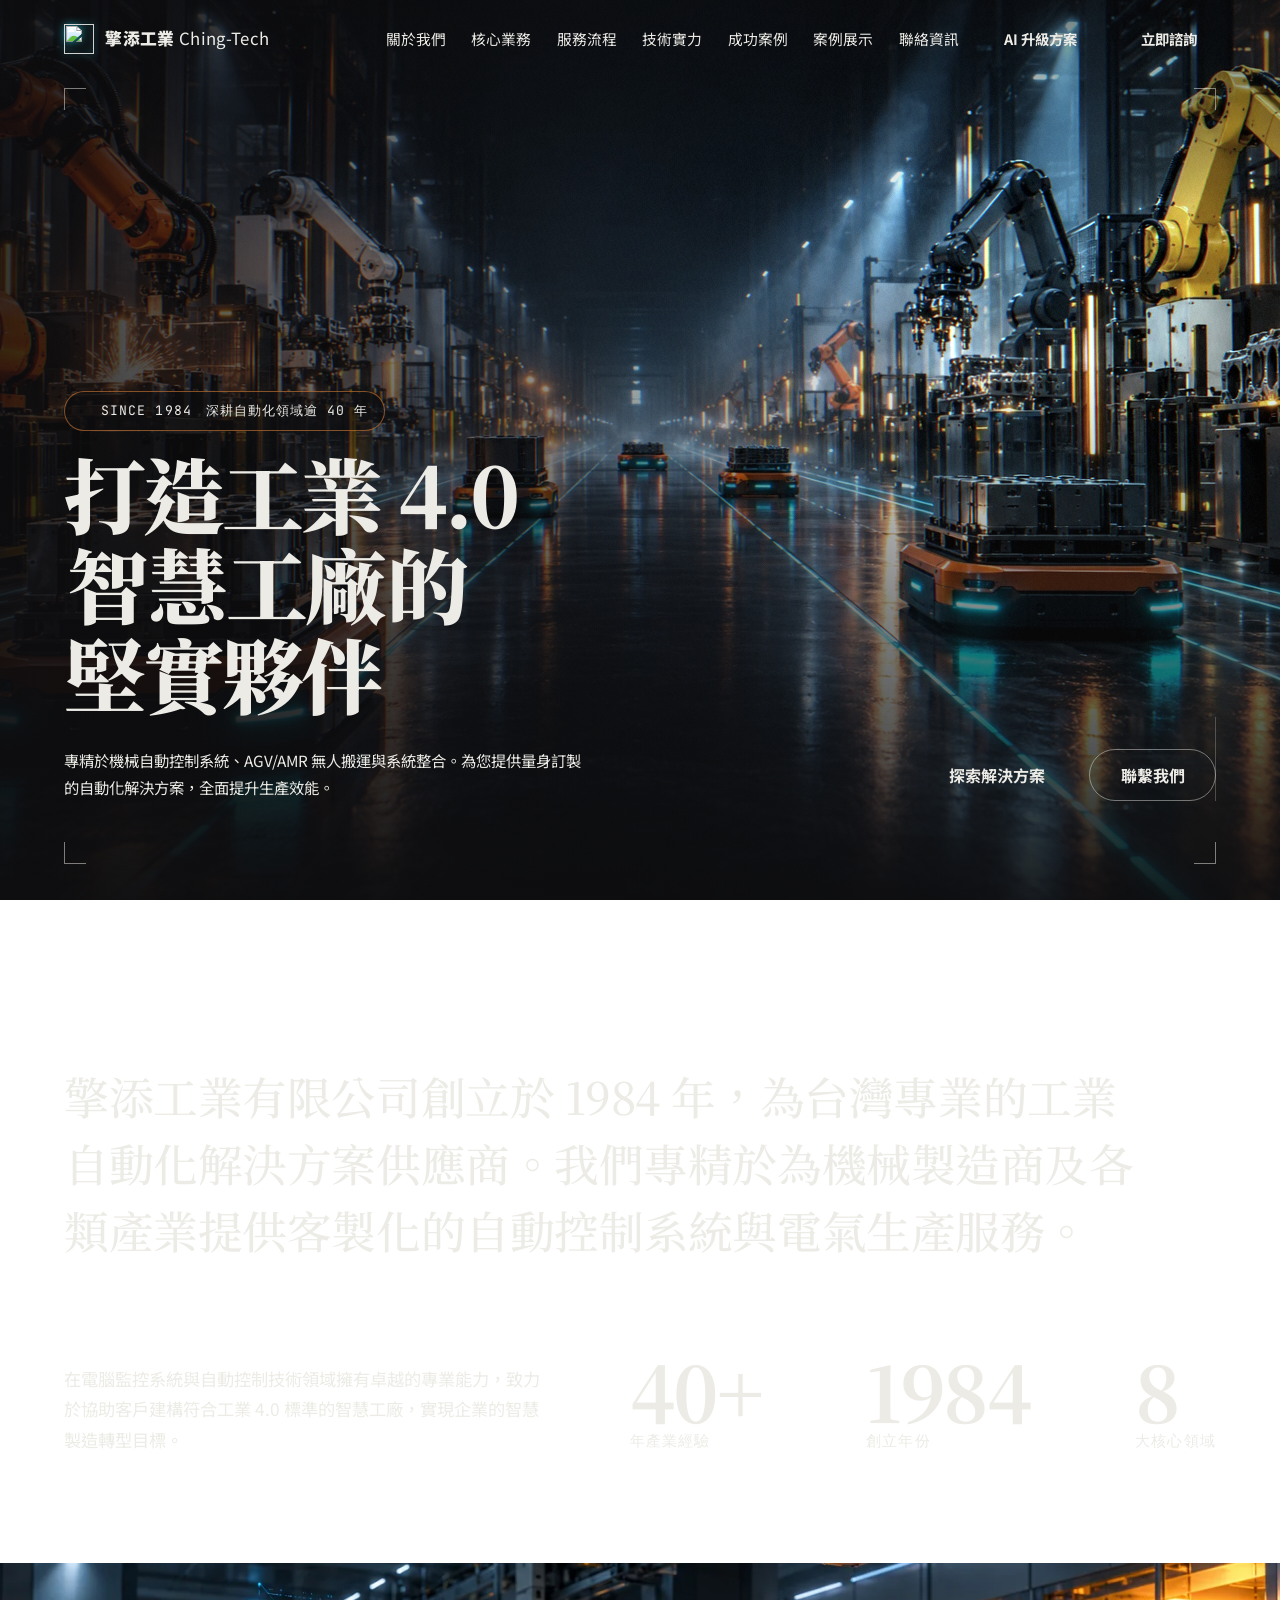
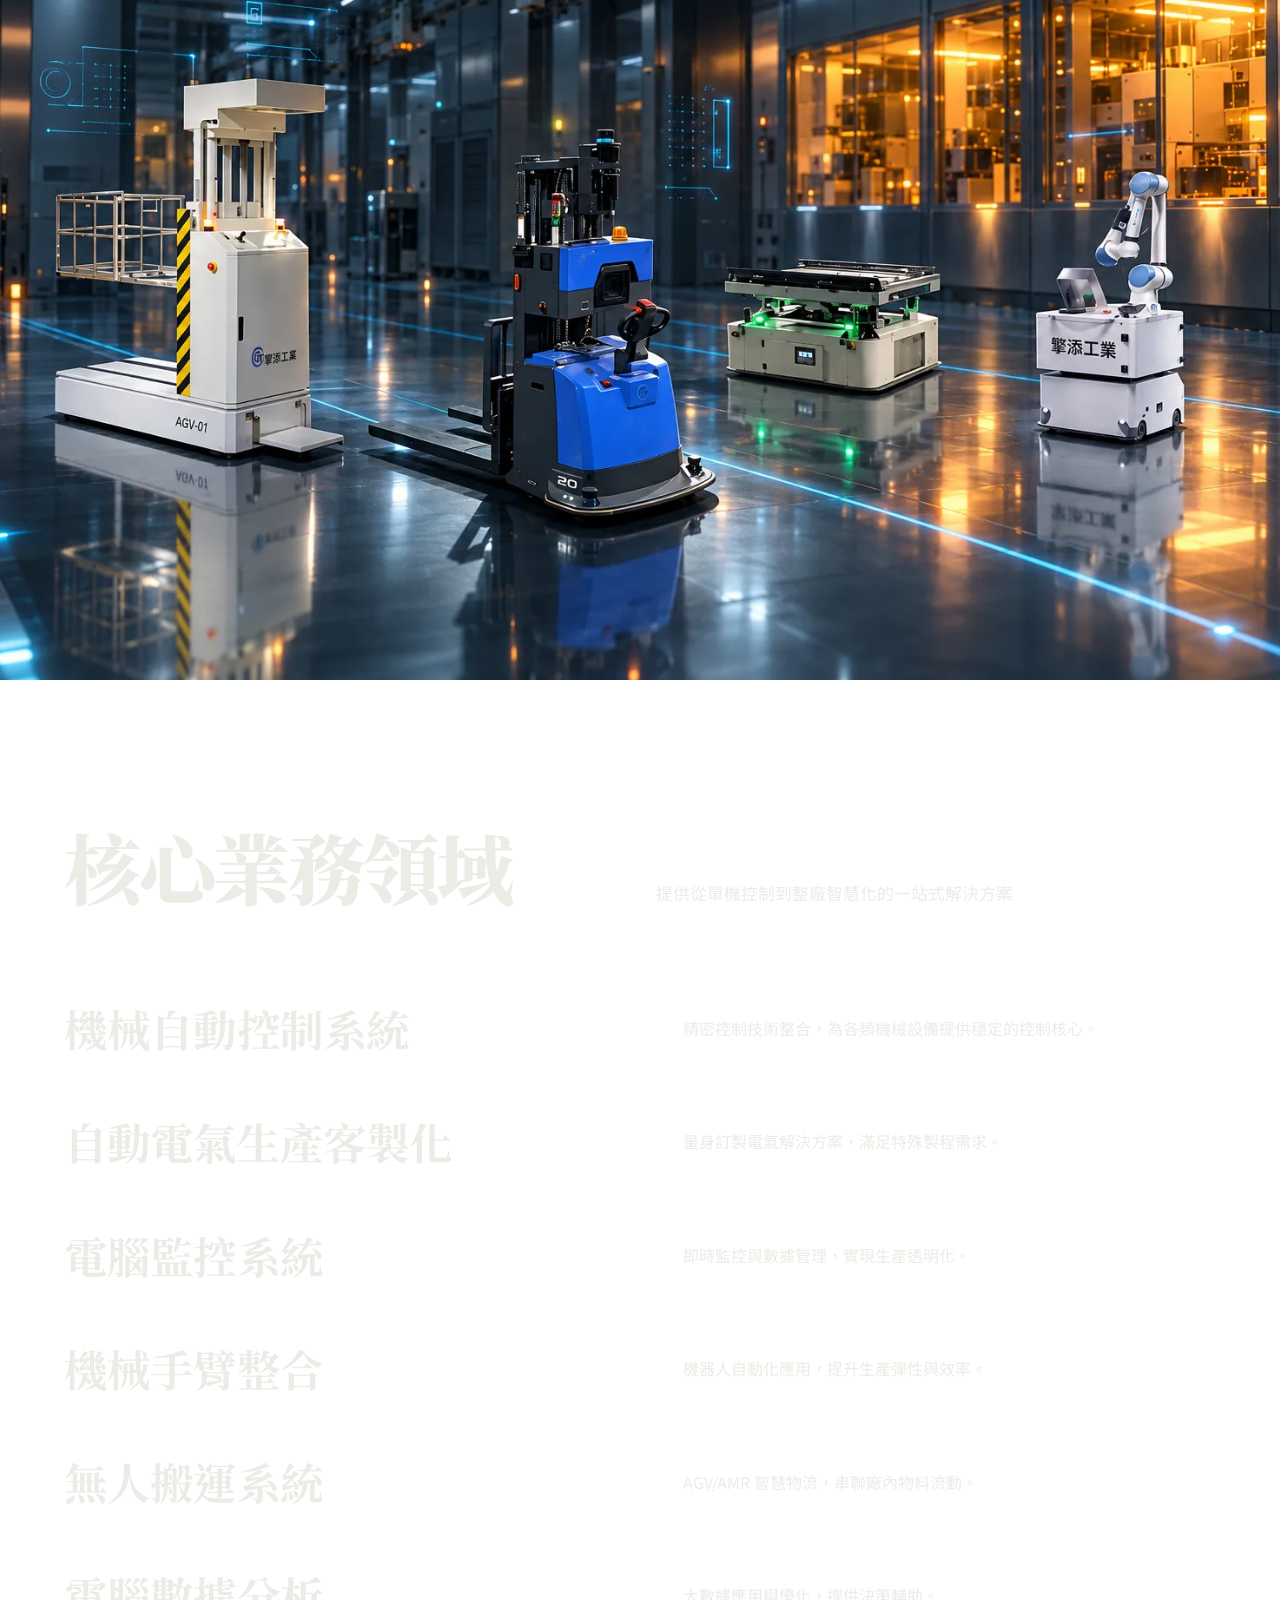
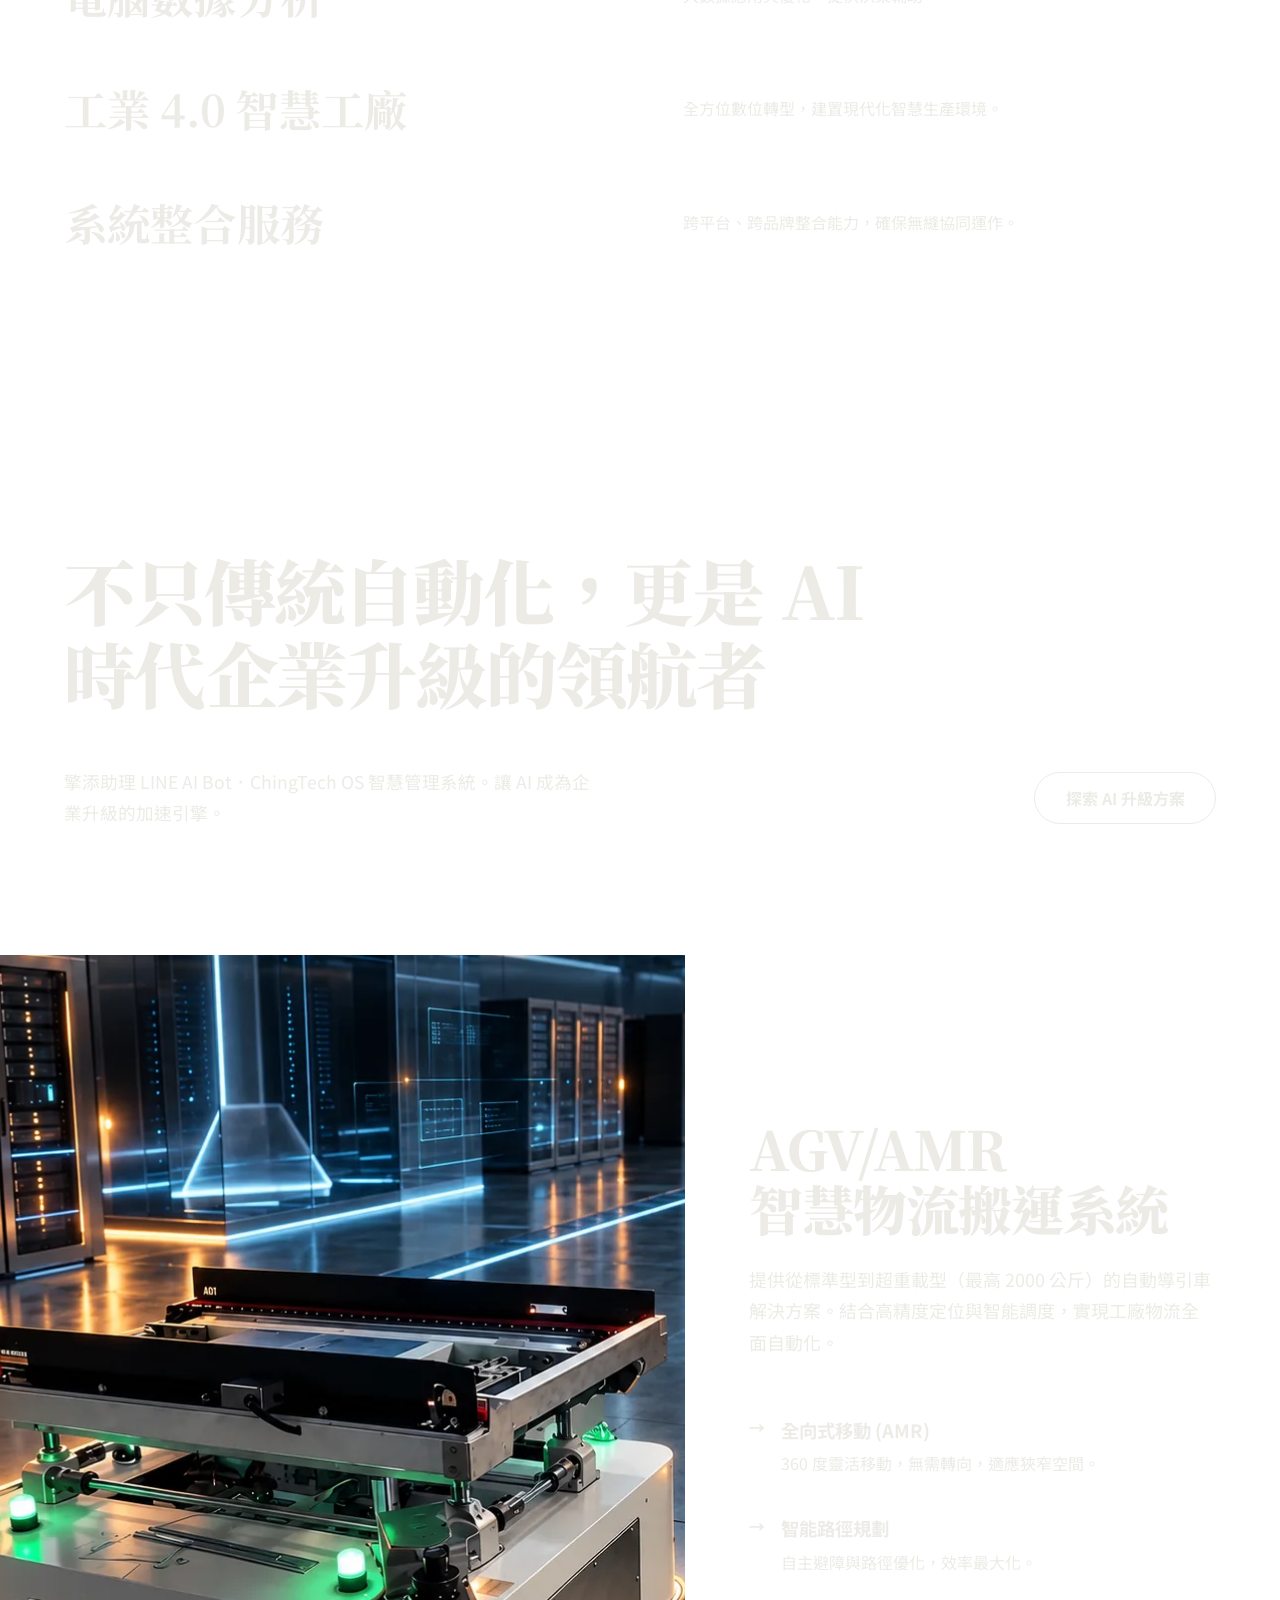
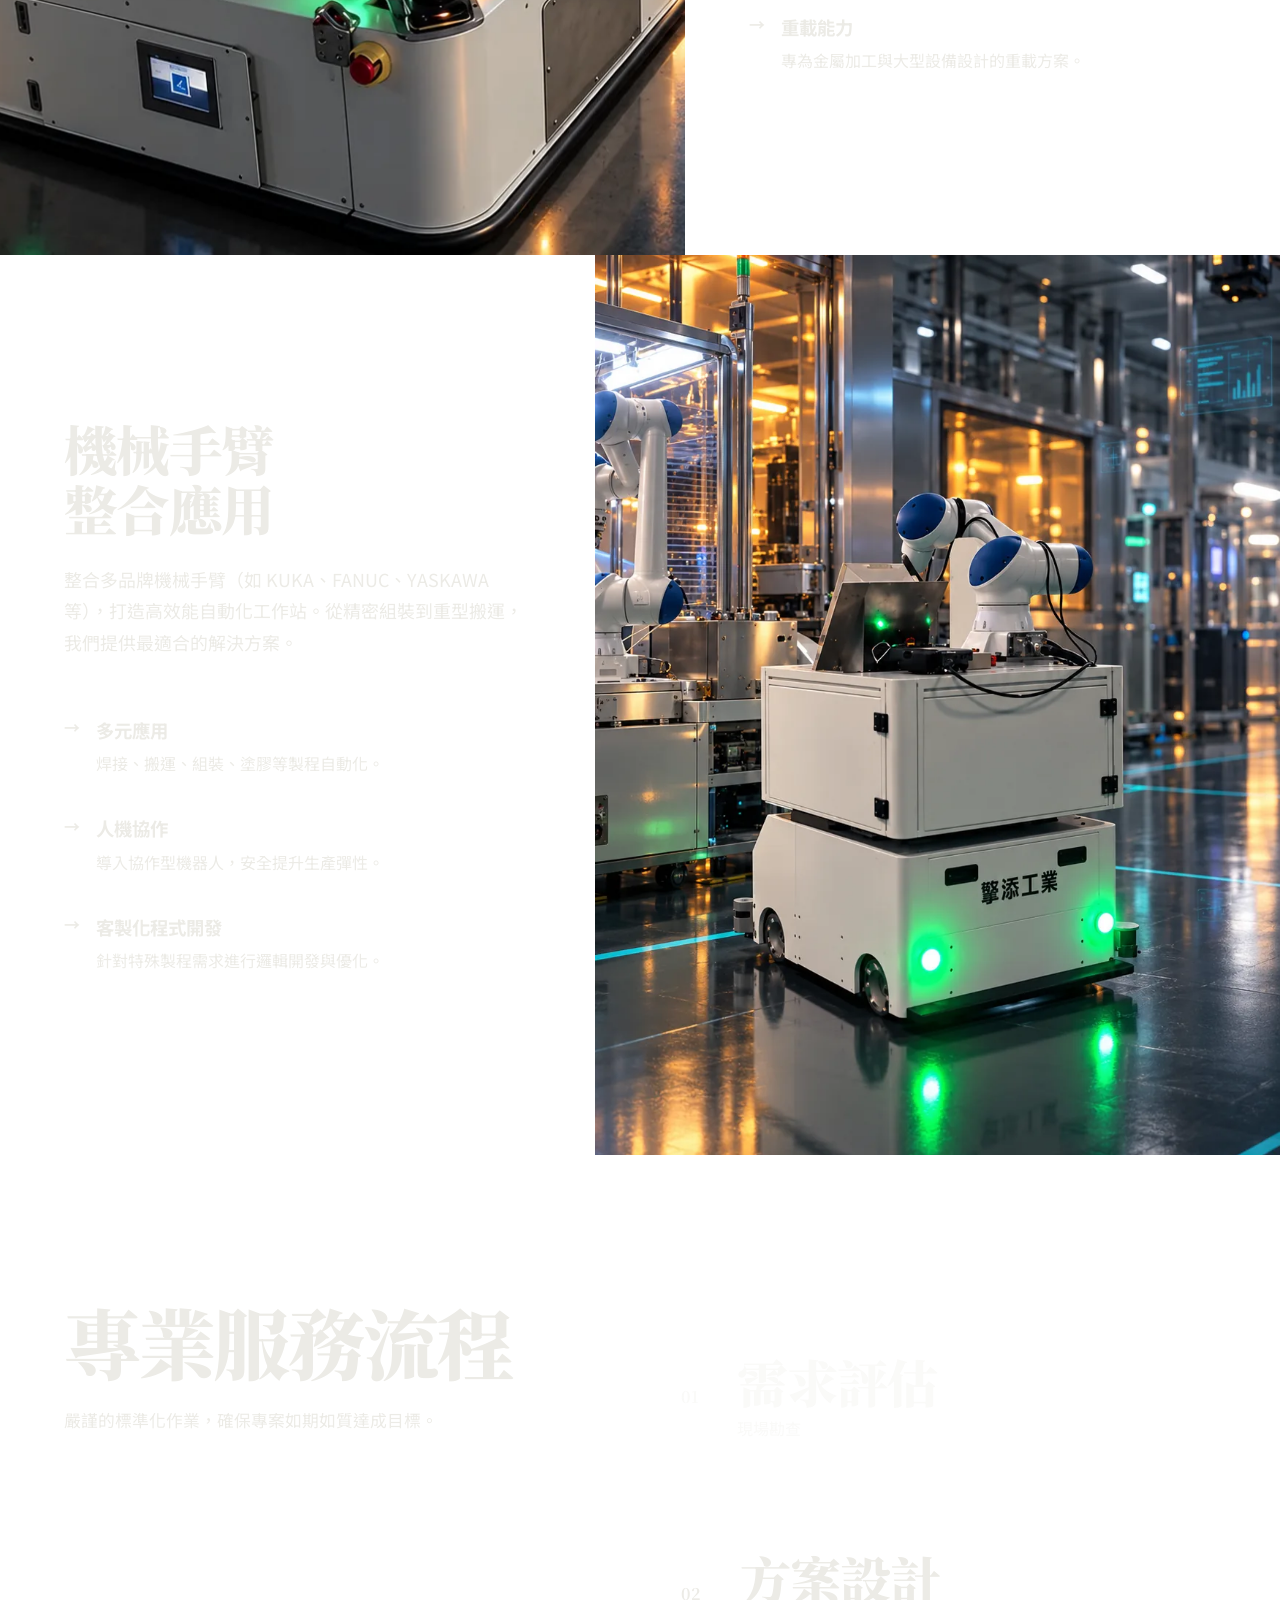
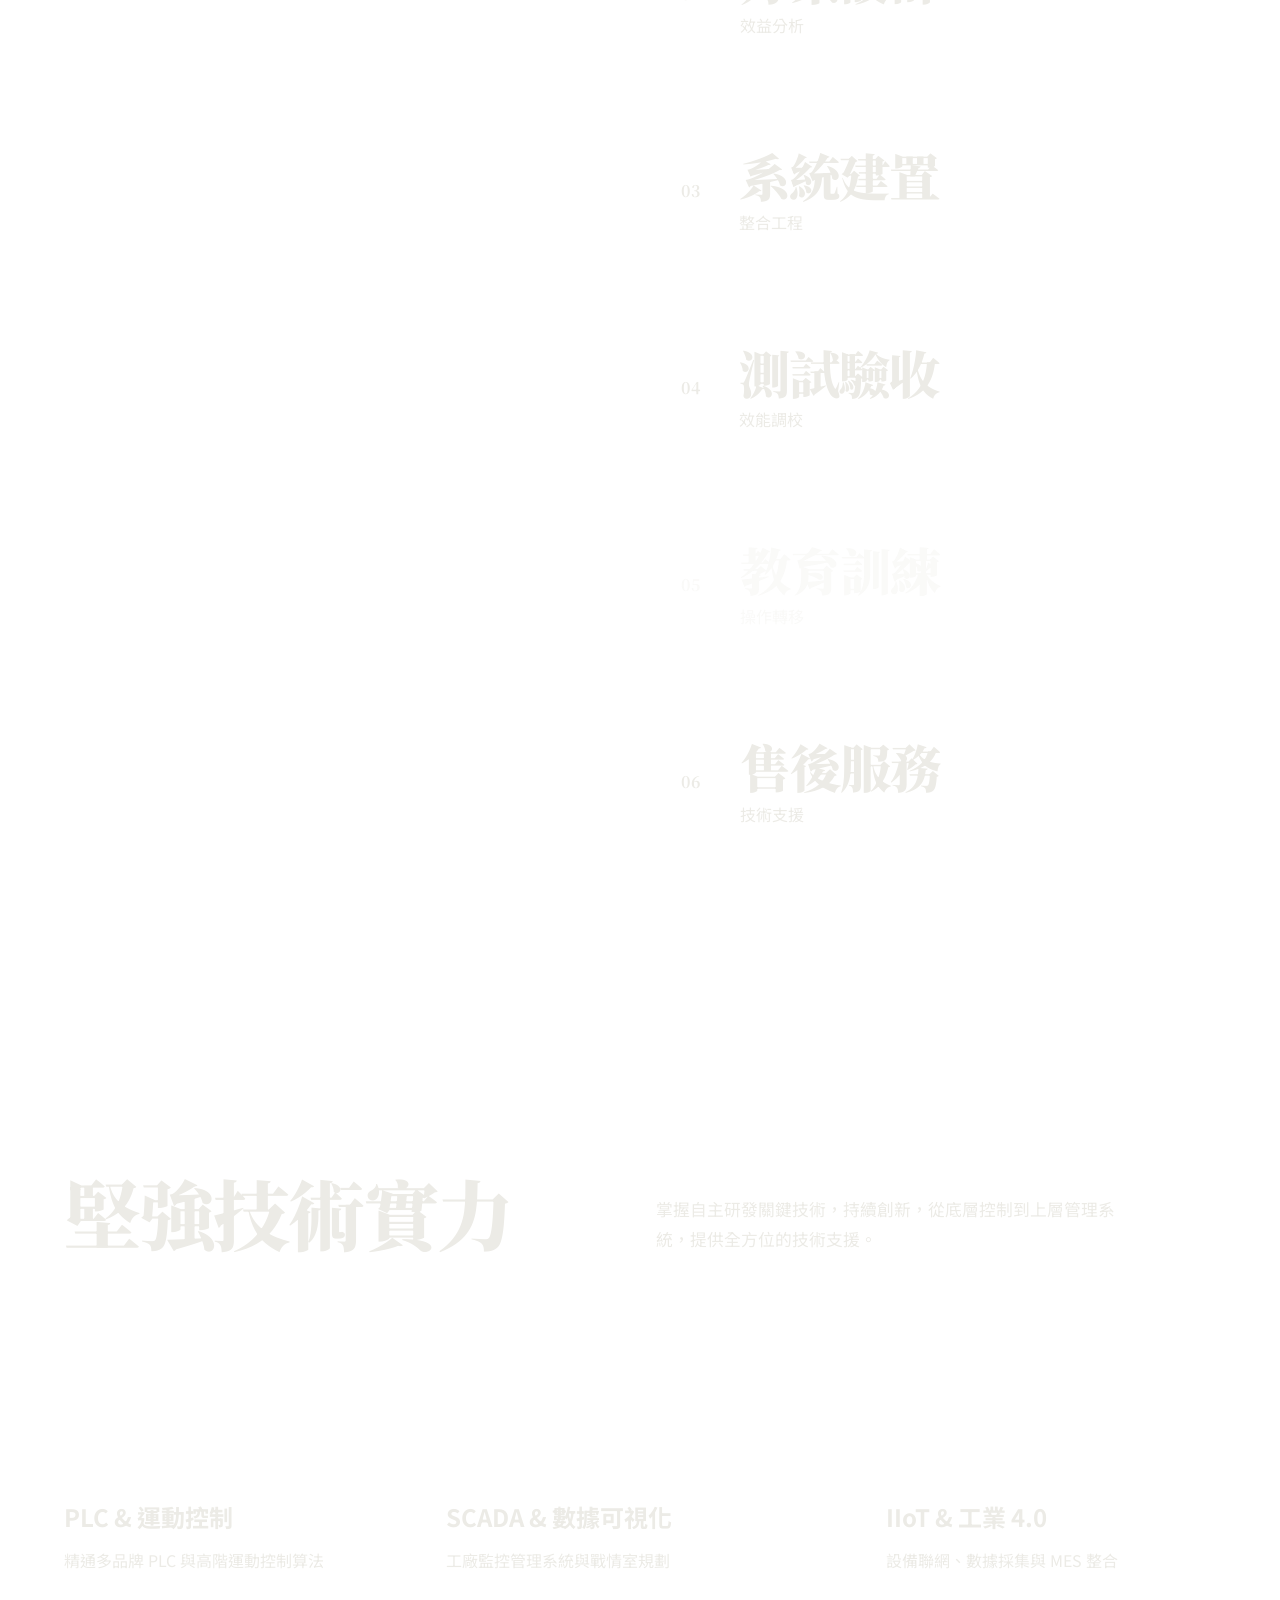
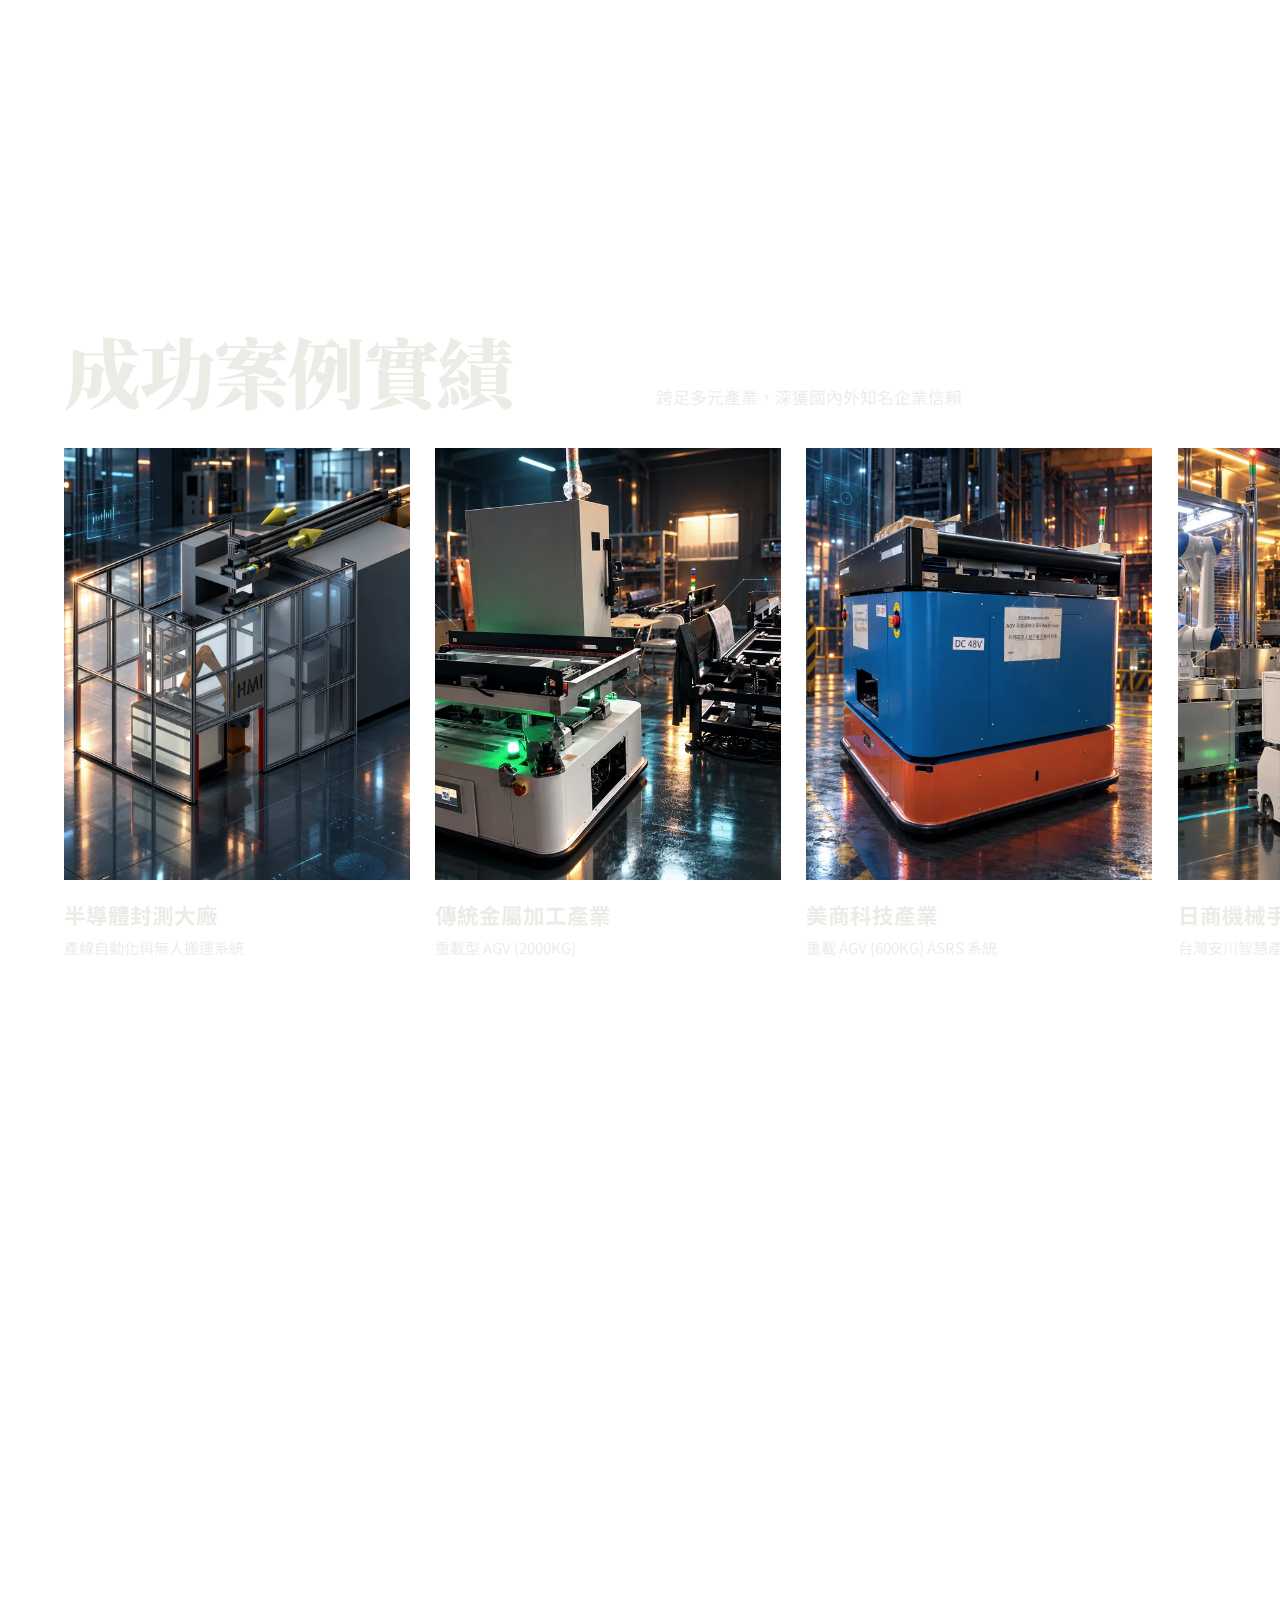
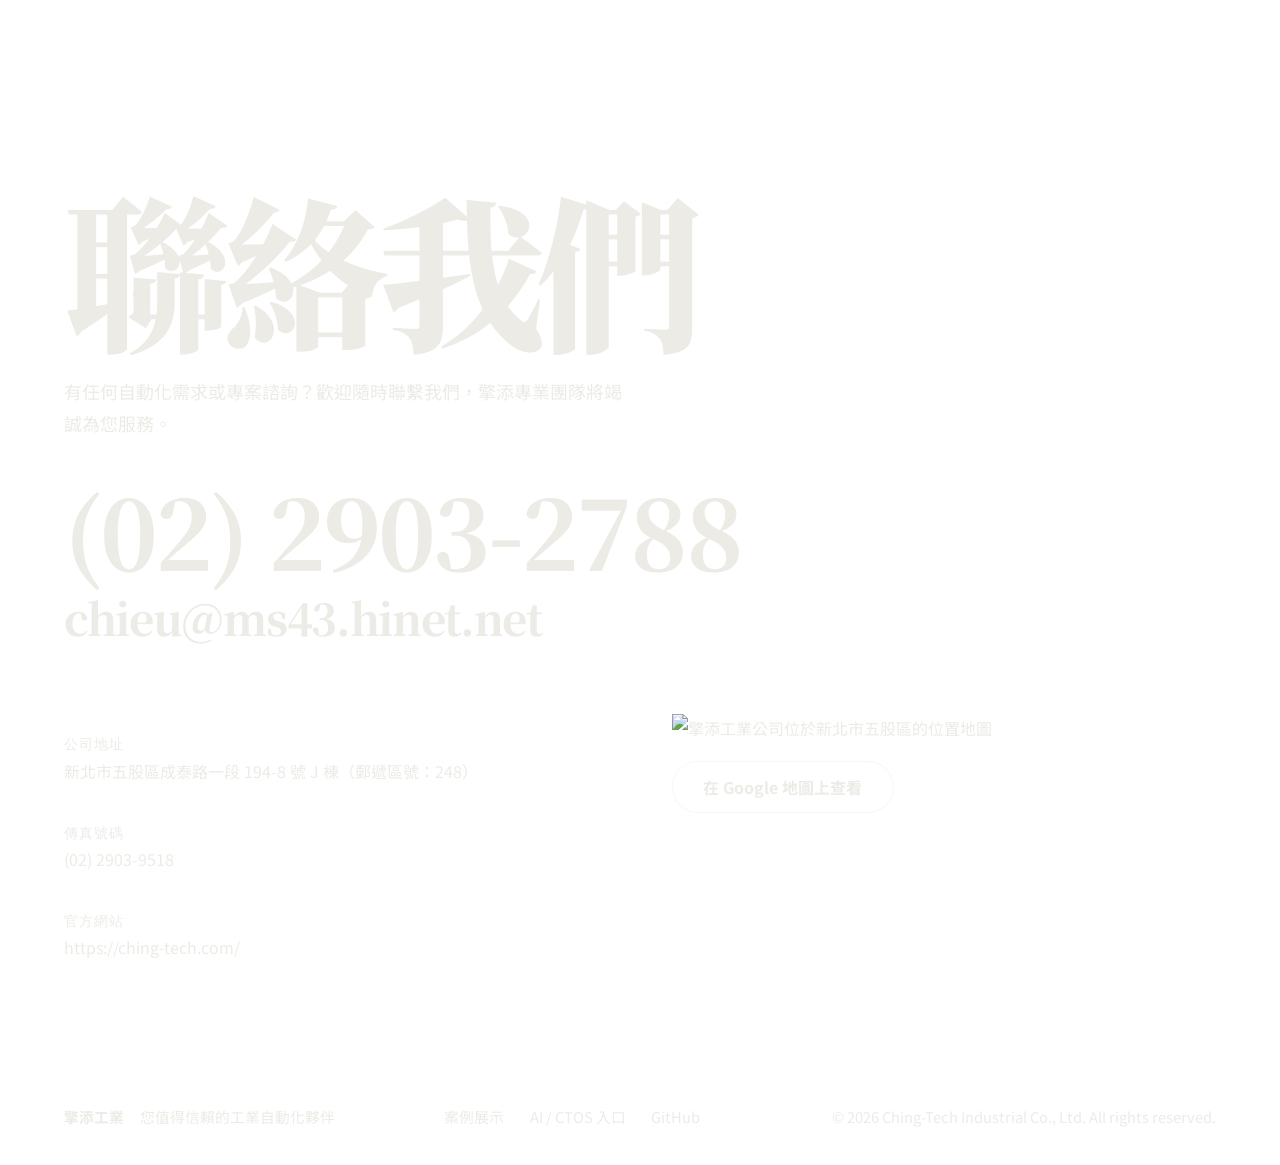
==== index.html @ 080b3865 "feat: 產品與案例圖改為電影感重拍(潔淨室/重工場景、標誌逐張驗字) 用原圖當參考,經 codex-image 重製;重載車放重工場景,潔淨室案例放電子廠場景。 標誌文字(擎添工業)逐張放大驗過," ====
<!DOCTYPE html>
<html lang="zh-Hant">
<head>
    <meta charset="UTF-8">
    <meta name="viewport" content="width=device-width, initial-scale=1.0">
    <title>擎添工業有限公司 Ching-Tech | 專業工業自動化解決方案</title>
    <meta name="description" content="擎添工業自1984年創立，專精機械自動控制系統、AGV/AMR無人搬運車、機械手臂整合及工業4.0智慧工廠解決方案。超過40年產業經驗，為您提供量身訂製的自動化方案。">
    <meta name="keywords" content="擎添工業,工業自動化,AGV,AMR,無人搬運車,機械手臂,PLC,SCADA,工業4.0,智慧工廠,自動控制系統">
    <meta name="robots" content="index, follow">
    <link rel="canonical" href="https://ching-tech.com/">

    <!-- Open Graph -->
    <meta property="og:type" content="website">
    <meta property="og:title" content="擎添工業有限公司 Ching-Tech | 專業工業自動化解決方案">
    <meta property="og:description" content="自1984年創立，專精機械自動控制、AGV/AMR無人搬運與工業4.0智慧工廠解決方案。40年以上產業經驗。">
    <meta property="og:url" content="https://ching-tech.com/">
    <meta property="og:image" content="https://ching-tech.com/images/og-card.png">
    <meta property="og:image:width" content="1200">
    <meta property="og:image:height" content="630">
    <meta property="og:image:type" content="image/png">
    <meta property="og:image:alt" content="擎添工業 ChingTech">
    <meta property="og:locale" content="zh_TW">
    <meta property="og:site_name" content="擎添工業 Ching-Tech">
    <meta name="twitter:card" content="summary_large_image">
    <meta name="twitter:title" content="擎添工業有限公司 Ching-Tech | 專業工業自動化解決方案">
    <meta name="twitter:description" content="自1984年創立，專精機械自動控制、AGV/AMR無人搬運與工業4.0智慧工廠解決方案。">
    <meta name="twitter:image" content="https://ching-tech.com/images/og-card.png">

    <!-- Favicon -->
    <link rel="icon" type="image/svg+xml" href="images/CTLogo.svg">

    <!-- Preconnect -->
    <link rel="preconnect" href="https://fonts.googleapis.com">
    <link rel="preconnect" href="https://fonts.gstatic.com" crossorigin>

    <link rel="stylesheet" href="https://ching-tech.github.io/brand/tokens.css">
    <link rel="stylesheet" href="https://fonts.googleapis.com/css2?family=Noto+Sans+TC:wght@400;500;700&family=Noto+Serif+TC:wght@500;700;900&family=JetBrains+Mono:wght@400;500;700&display=swap">
    <link rel="stylesheet" href="css/website.css">

    <!-- JSON-LD Structured Data -->
    <script type="application/ld+json">
    {
        "@context": "https://schema.org",
        "@type": "Organization",
        "name": "擎添工業有限公司",
        "alternateName": "Ching-Tech Industrial Co., Ltd.",
        "url": "https://ching-tech.com/",
        "logo": "https://ching-tech.com/images/CTLogo.svg",
        "foundingDate": "1984",
        "description": "專精於機械自動控制系統、AGV/AMR無人搬運與系統整合的工業自動化解決方案供應商。",
        "address": {
            "@type": "PostalAddress",
            "streetAddress": "成泰路一段194-8號 J棟",
            "addressLocality": "五股區",
            "addressRegion": "新北市",
            "postalCode": "248",
            "addressCountry": "TW"
        },
        "telephone": "(02) 2903-2788",
        "faxNumber": "(02) 2903-9518",
        "email": "chieu@ms43.hinet.net",
        "sameAs": ["https://ching-tech.com/"]
    }
    </script>
<script>document.documentElement.classList.add("js")</script>
</head>
<body>
    <!-- Skip to content -->
    <a href="#main-content" class="skip-link">跳至主要內容</a>

    <!-- 導航欄 -->
    <body>
<a href="#main-content" class="skip-link">跳至主要內容</a>

<div id="loader" aria-hidden="true">
  <div class="loader-year"><span id="loader-num">1984</span></div>
  <div class="loader-bar"><i></i></div>
</div>

<div class="cursor" aria-hidden="true"><span></span></div>

<header class="nav" id="nav">
  <a class="nav-brand" href="#top" aria-label="擎添工業 Ching-Tech 回到頂部">
    <img src="images/CTLogo.svg" alt="" width="30" height="30">
    <span><strong>擎添工業</strong> Ching-Tech</span>
  </a>
  <nav class="nav-links" aria-label="主要導覽">
    <a href="#about">關於我們</a>
    <a href="#services">核心業務</a>
    <a href="#process">服務流程</a>
    <a href="#tech">技術實力</a>
    <a href="#cases">成功案例</a>
    <a href="https://ching-tech.github.io/chingtech-case-hub/" target="_blank" rel="noopener">案例展示</a>
    <a href="#contact">聯絡資訊</a>
  </nav>
  <a class="nav-cta ai" href="https://ai.ching-tech.com/" target="_blank" rel="noopener" aria-label="AI 升級方案（另開新分頁）">AI 升級方案</a>
  <a class="nav-cta" href="#contact">立即諮詢</a>
  <button class="nav-burger" id="burger" aria-label="展開選單" aria-expanded="false" aria-controls="menu"><i></i><i></i></button>
</header>

<div class="menu" id="menu" hidden>
  <a href="#about">關於我們</a>
  <a href="#services">核心業務</a>
  <a href="#process">服務流程</a>
  <a href="#tech">技術實力</a>
  <a href="#cases">成功案例</a>
  <a href="https://ching-tech.github.io/chingtech-case-hub/" target="_blank" rel="noopener">案例展示</a>
  <a href="#contact">聯絡資訊</a>
  <a href="https://ai.ching-tech.com/" target="_blank" rel="noopener" class="ai">AI 升級方案</a>
</div>

<main id="main-content">

<!-- Hero -->
<section id="top" class="hero">
  <canvas id="gl" aria-hidden="true"></canvas>
  <div class="hero-fallback" aria-hidden="true"></div>
  <div class="hero-shade" aria-hidden="true"></div>
  <span class="reg tl"></span><span class="reg tr"></span><span class="reg bl"></span><span class="reg br"></span>

  <div class="hero-copy">
    <p class="hero-kicker"><span class="dot"></span>SINCE 1984　深耕自動化領域逾 40 年</p>
    <h1 class="hero-title">
      <span class="ln"><span>打造工業 4.0</span></span>
      <span class="ln"><span><em>智慧工廠</em>的</span></span>
      <span class="ln"><span>堅實夥伴</span></span>
    </h1>
    <div class="hero-foot">
      <p class="hero-sub">專精於機械自動控制系統、AGV/AMR 無人搬運與系統整合。為您提供量身訂製的自動化解決方案，全面提升生產效能。</p>
      <div class="hero-actions">
        <a href="#services" class="btn solid" data-cursor>探索解決方案</a>
        <a href="#contact" class="btn line" data-cursor>聯繫我們</a>
      </div>
    </div>
  </div>
  <a class="scroll-cue" href="#about" aria-label="向下捲動"><i></i></a>
</section>

<!-- About -->
<section id="about" class="about">
  <div class="wrap">
    <h2 class="sr">關於擎添工業 Ching-Tech Industrial</h2>
    <p class="manifesto" id="manifesto">擎添工業有限公司創立於 1984 年，為台灣專業的工業自動化解決方案供應商。我們專精於為機械製造商及各類產業提供客製化的自動控制系統與電氣生產服務。</p>
    <div class="about-grid">
      <p class="about-body">在電腦監控系統與自動控制技術領域擁有卓越的專業能力，致力於協助客戶建構符合工業 4.0 標準的智慧工廠，實現企業的智慧製造轉型目標。</p>
      <dl class="stats">
        <div><dt>年產業經驗</dt><dd><b data-count="40">40</b>+</dd></div>
        <div><dt>創立年份</dt><dd><b data-count="1984">1984</b></dd></div>
        <div><dt>大核心領域</dt><dd><b data-count="8">8</b></dd></div>
      </dl>
    </div>
  </div>
  <figure class="about-img"><img src="images/cine/about.webp" alt="擎添工業 AGV 車隊與移動協作手臂在潔淨室內待命" loading="lazy" width="1920" height="1071"></figure>
</section>

<!-- Services -->
<section id="services" class="services">
  <div class="wrap">
    <div class="sec-head">
      <h2>核心業務領域</h2>
      <p>提供從單機控制到整廠智慧化的一站式解決方案</p>
    </div>
    <ul class="svc-list">
      <li data-cursor><h3>機械自動控制系統</h3><p>精密控制技術整合，為各類機械設備提供穩定的控制核心。</p></li>
      <li data-cursor><h3>自動電氣生產客製化</h3><p>量身訂製電氣解決方案，滿足特殊製程需求。</p></li>
      <li data-cursor><h3>電腦監控系統</h3><p>即時監控與數據管理，實現生產透明化。</p></li>
      <li data-cursor><h3>機械手臂整合</h3><p>機器人自動化應用，提升生產彈性與效率。</p></li>
      <li data-cursor><h3>無人搬運系統</h3><p>AGV/AMR 智慧物流，串聯廠內物料流動。</p></li>
      <li data-cursor><h3>電腦數據分析</h3><p>大數據應用與優化，提供決策輔助。</p></li>
      <li data-cursor><h3>工業 4.0 智慧工廠</h3><p>全方位數位轉型，建置現代化智慧生產環境。</p></li>
      <li data-cursor><h3>系統整合服務</h3><p>跨平台、跨品牌整合能力，確保無縫協同運作。</p></li>
    </ul>
  </div>
</section>

<!-- AI -->
<section class="ai-band" aria-labelledby="ai-cta-heading">
  <div class="wrap">
    <h2 id="ai-cta-heading">不只傳統自動化，更是 <em>AI 時代</em>企業升級的領航者</h2>
    <div class="ai-foot">
      <p>擎添助理 LINE AI Bot．ChingTech OS 智慧管理系統。讓 AI 成為企業升級的加速引擎。</p>
      <a href="https://ai.ching-tech.com/" target="_blank" rel="noopener" class="btn dark" aria-label="探索 AI 升級方案（另開新分頁）" data-cursor>探索 AI 升級方案</a>
    </div>
  </div>
</section>

<!-- AGV -->
<section class="feature" id="agv">
  <div class="feature-media"><img src="images/cine/agv.webp" alt="擎添工業 AGV 在潔淨室內與輸送線精準對位" loading="lazy" width="1536" height="1024"></div>
  <div class="feature-body wrap">
    <h2>AGV/AMR<br>智慧物流搬運系統</h2>
    <p class="lead">提供從標準型到超重載型（最高 2000 公斤）的自動導引車解決方案。結合高精度定位與智能調度，實現工廠物流全面自動化。</p>
    <ul class="pts">
      <li><strong>全向式移動 (AMR)</strong>360 度靈活移動，無需轉向，適應狹窄空間。</li>
      <li><strong>智能路徑規劃</strong>自主避障與路徑優化，效率最大化。</li>
      <li><strong>重載能力</strong>專為金屬加工與大型設備設計的重載方案。</li>
    </ul>
  </div>
</section>

<!-- Robot -->
<section class="feature alt" id="robot">
  <div class="feature-media"><img src="images/cine/robot.webp" alt="擎添工業載有協作手臂的 AGV 停靠在潔淨室產線工作站旁" loading="lazy" width="1920" height="1071"></div>
  <div class="feature-body wrap">
    <h2>機械手臂<br>整合應用</h2>
    <p class="lead">整合多品牌機械手臂（如 KUKA、FANUC、YASKAWA 等），打造高效能自動化工作站。從精密組裝到重型搬運，我們提供最適合的解決方案。</p>
    <ul class="pts">
      <li><strong>多元應用</strong>焊接、搬運、組裝、塗膠等製程自動化。</li>
      <li><strong>人機協作</strong>導入協作型機器人，安全提升生產彈性。</li>
      <li><strong>客製化程式開發</strong>針對特殊製程需求進行邏輯開發與優化。</li>
    </ul>
  </div>
</section>

<!-- Process -->
<section id="process" class="process">
  <div class="wrap process-grid">
    <div class="process-head">
      <h2>專業服務流程</h2>
      <p>嚴謹的標準化作業，確保專案如期如質達成目標。</p>
    </div>
    <ol class="steps">
      <li><span class="n">01</span><div><h3>需求評估</h3><p>現場勘查</p></div></li>
      <li><span class="n">02</span><div><h3>方案設計</h3><p>效益分析</p></div></li>
      <li><span class="n">03</span><div><h3>系統建置</h3><p>整合工程</p></div></li>
      <li><span class="n">04</span><div><h3>測試驗收</h3><p>效能調校</p></div></li>
      <li><span class="n">05</span><div><h3>教育訓練</h3><p>操作轉移</p></div></li>
      <li><span class="n">06</span><div><h3>售後服務</h3><p>技術支援</p></div></li>
    </ol>
  </div>
</section>

<!-- Tech -->
<section id="tech" class="tech">
  <div class="wrap">
    <div class="sec-head">
      <h2>堅強技術實力</h2>
      <p>掌握自主研發關鍵技術，持續創新，從底層控制到上層管理系統，提供全方位的技術支援。</p>
    </div>
    <div class="tech-grid">
      <article><b>PLC</b><h3>PLC &amp; 運動控制</h3><p>精通多品牌 PLC 與高階運動控制算法</p></article>
      <article><b>SCADA</b><h3>SCADA &amp; 數據可視化</h3><p>工廠監控管理系統與戰情室規劃</p></article>
      <article><b>IIoT</b><h3>IIoT &amp; 工業 4.0</h3><p>設備聯網、數據採集與 MES 整合</p></article>
    </div>
  </div>
</section>

<!-- Cases -->
<section id="cases" class="cases">
  <div class="cases-pin">
    <div class="wrap sec-head">
      <h2>成功案例實績</h2>
      <p>跨足多元產業，深獲國內外知名企業信賴</p>
    </div>
    <div class="cases-track" id="track">
      <article data-cursor><img src="images/cine/case1.webp" alt="半導體封測大廠產線自動化與無人搬運系統案例" loading="lazy"><h3>半導體封測大廠</h3><p>產線自動化與無人搬運系統</p></article>
      <article data-cursor><img src="images/cine/case10.webp" alt="傳統金屬加工產業重載型AGV 2000KG搬運案例" loading="lazy"><h3>傳統金屬加工產業</h3><p>重載型 AGV (2000KG)</p></article>
      <article data-cursor><img src="images/cine/case11.webp" alt="美商科技產業重載AGV與ASRS自動倉儲系統案例" loading="lazy"><h3>美商科技產業</h3><p>重載 AGV (600KG) ASRS 系統</p></article>
      <article data-cursor><img src="images/cine/case8.webp" alt="日商機械手臂產業台灣安川智慧產線案例" loading="lazy"><h3>日商機械手臂產業</h3><p>台灣安川智慧產線</p></article>
      <article data-cursor><img src="images/cine/case7.webp" alt="台灣CNC加工產業精密加工自動化案例" loading="lazy"><h3>台灣 CNC 加工產業</h3><p>精密加工自動化</p></article>
      <article data-cursor><img src="images/cine/case6.webp" alt="日本光學科技廠烤箱料架AGV倉儲系統案例" loading="lazy"><h3>日本光學科技廠</h3><p>烤箱料架 AGV 倉儲系統</p></article>
      <article data-cursor><img src="images/cine/case4.webp" alt="面板廠自動化物料搬運系統案例" loading="lazy"><h3>面板廠</h3><p>自動化物料搬運</p></article>
      <article data-cursor><img src="images/cine/case3.webp" alt="PCB板廠重型烤箱自動化搬運案例" loading="lazy"><h3>PCB 板廠</h3><p>重型烤箱自動化</p></article>
      <a class="cases-more" href="https://ching-tech.github.io/chingtech-case-hub/" target="_blank" rel="noopener" data-cursor>看更多案例<br>案例展示</a>
    </div>
  </div>
</section>

<!-- Contact -->
<section id="contact" class="contact">
  <div class="wrap">
    <h2 class="contact-title">聯絡我們</h2>
    <p class="lead">有任何自動化需求或專案諮詢？歡迎隨時聯繫我們，擎添專業團隊將竭誠為您服務。</p>
    <a class="big-link" href="tel:+886229032788" data-cursor>(02) 2903-2788</a>
    <a class="big-link sm" href="mailto:chieu@ms43.hinet.net" data-cursor>chieu@ms43.hinet.net</a>
    <div class="contact-grid">
      <dl>
        <div><dt>公司地址</dt><dd>新北市五股區成泰路一段 194-8 號 J 棟（郵遞區號：248）</dd></div>
        <div><dt>傳真號碼</dt><dd>(02) 2903-9518</dd></div>
        <div><dt>官方網站</dt><dd><a href="https://ching-tech.com/" target="_blank" rel="noopener noreferrer">https://ching-tech.com/</a></dd></div>
      </dl>
      <div class="map">
        <img src="images/contact-map.svg" alt="擎添工業公司位於新北市五股區的位置地圖" loading="lazy">
        <a class="btn line" href="https://www.google.com/maps/search/?api=1&amp;query=新北市五股區成泰路一段194-8號" target="_blank" rel="noopener noreferrer" data-cursor>在 Google 地圖上查看</a>
      </div>
    </div>
  </div>
</section>
</main>

<footer class="footer">
  <div class="wrap foot-row">
    <div><strong>擎添工業</strong><span>您值得信賴的工業自動化夥伴</span></div>
    <p>
      <a href="https://ching-tech.github.io/chingtech-case-hub/" target="_blank" rel="noopener noreferrer">案例展示</a>
      <a href="https://ching-tech.github.io/" target="_blank" rel="noopener noreferrer">AI / CTOS 入口</a>
      <a href="https://github.com/ching-tech" target="_blank" rel="noopener noreferrer">GitHub</a>
    </p>
    <p class="copy">© <span id="copyright-year"></span> Ching-Tech Industrial Co., Ltd. All rights reserved.</p>
  </div>
</footer>

<noscript><p style="padding:1rem;text-align:center">本網站部分功能需要 JavaScript 支援，請啟用瀏覽器的 JavaScript 以獲得最佳體驗。</p></noscript>
<script src="vendor/gsap.min.js"></script>
<script src="vendor/ScrollTrigger.min.js"></script>
<script src="vendor/lenis.min.js"></script>
<script src="js/main.js"></script>
</body>
</html>
---- css/website.css ----
/* 擎添工業官網 — 色票沿用 brand tokens(var(--*)),這裡只加排版與動態 */
:root {
  --ink: #0e0e10;
  --bone: #ecebe6;
  --f-cjk: -apple-system, BlinkMacSystemFont, "Segoe UI", Roboto, "Ubuntu", "Microsoft JhengHei", "Noto Sans TC", sans-serif;
  --f-serif: "Noto Serif TC", "Songti TC", serif;
  --f-mono: "JetBrains Mono", ui-monospace, monospace;
  --pad: clamp(20px, 5vw, 80px);
  --ease: cubic-bezier(.2, .7, .1, 1);
}
*, *::before, *::after { box-sizing: border-box; }
html { -webkit-text-size-adjust: 100%; }
html.lenis, html.lenis body { height: auto; }
.lenis.lenis-smooth { scroll-behavior: auto !important; }
body { margin: 0; background: var(--ink); color: var(--bone); font: 400 1rem/1.75 var(--f-cjk); -webkit-font-smoothing: antialiased; overflow-x: hidden; }
img { display: block; max-width: 100%; }
a { color: inherit; text-decoration: none; }
h1, h2, h3, p, ul, ol, dl, dd, figure { margin: 0; padding: 0; }
ul, ol { list-style: none; }
.sr { position: absolute; width: 1px; height: 1px; overflow: hidden; clip: rect(0 0 0 0); white-space: nowrap; }
.wrap { width: 100%; max-width: 1560px; margin-inline: auto; padding-inline: var(--pad); }
:focus-visible { outline: 2px solid var(--accent); outline-offset: 3px; }
.skip-link { position: fixed; top: -100%; left: 1rem; z-index: 10000; background: var(--accent); color: var(--cta-text); padding: .7rem 1.2rem; font-weight: 700; }
.skip-link:focus { top: 0; }

/* loader */
#loader { display: none; }
html.js #loader { position: fixed; inset: 0; z-index: 9000; background: var(--ink); display: grid; place-items: center; }
.loader-year { font: 800 clamp(5rem, 20vw, 17rem)/1 var(--f-serif); letter-spacing: -.03em; font-variant-numeric: tabular-nums; }
.loader-bar { position: absolute; left: var(--pad); right: var(--pad); bottom: 12vh; height: 1px; background: var(--border); }
.loader-bar i { display: block; height: 100%; background: var(--accent); transform-origin: left; transform: scaleX(0); }

/* cursor */
.cursor { display: none; }
@media (hover: hover) and (pointer: fine) {
  html.js .cursor { display: block; position: fixed; left: 0; top: 0; z-index: 9500; pointer-events: none; mix-blend-mode: difference; }
  .cursor span { display: block; width: 14px; height: 14px; margin: -7px 0 0 -7px; border-radius: 50%; background: #fff; transition: transform .35s var(--ease); }
  .cursor.on span { transform: scale(4.2); }
}

/* nav */
.nav { position: fixed; inset: 0 0 auto 0; z-index: 800; display: flex; align-items: center; gap: 1.6rem; padding: 1.1rem var(--pad); transition: transform .5s var(--ease), background .4s, backdrop-filter .4s; }
.nav.solid { background: rgba(14, 14, 16, .72); backdrop-filter: blur(14px); -webkit-backdrop-filter: blur(14px); }
.nav.hide { transform: translateY(-110%); }
.nav-brand { display: flex; align-items: center; gap: .7rem; margin-right: auto; font-size: 1.05rem; letter-spacing: .02em; white-space: nowrap; }
.nav-brand strong { font-weight: 900; }
.nav-links { display: flex; gap: 1.6rem; font-size: .92rem; }
.nav-links a { position: relative; padding: .3rem 0; color: var(--text-muted); transition: color .25s; }
.nav-links a::after { content: ""; position: absolute; left: 0; right: 0; bottom: 0; height: 1px; background: var(--accent); transform: scaleX(0); transform-origin: left; transition: transform .4s var(--ease); }
.nav-links a:hover, .nav-links a.is-active { color: var(--bone); }
.nav-links a:hover::after, .nav-links a.is-active::after { transform: scaleX(1); }
.nav-cta { font-size: .9rem; font-weight: 700; padding: .55rem 1.2rem; border: 1px solid var(--accent); color: var(--accent); border-radius: 99px; transition: background .3s, color .3s; white-space: nowrap; }
.nav-cta:hover { background: var(--accent); color: var(--cta-text); }
.nav-cta.ai { border-color: var(--accent-2); color: var(--accent-2); }
.nav-cta.ai:hover { background: var(--accent-2); color: var(--ink); }
.nav-burger { display: none; width: 44px; height: 44px; border: 0; background: none; position: relative; cursor: pointer; }
.nav-burger i { position: absolute; left: 10px; right: 10px; height: 2px; background: var(--bone); transition: transform .4s var(--ease); }
.nav-burger i:nth-child(1) { top: 17px; } .nav-burger i:nth-child(2) { top: 25px; }
.nav-burger[aria-expanded="true"] i:nth-child(1) { transform: translateY(4px) rotate(45deg); }
.nav-burger[aria-expanded="true"] i:nth-child(2) { transform: translateY(-4px) rotate(-45deg); }
.menu { position: fixed; inset: 0; z-index: 700; background: var(--ink); display: flex; flex-direction: column; justify-content: center; gap: .4rem; padding: 6rem var(--pad) 3rem; }
.menu[hidden] { display: none; }
.menu a { font-size: clamp(2rem, 9vw, 3.4rem); font-weight: 900; line-height: 1.25; }
.menu a.ai { color: var(--accent-2); }
@media (max-width: 1180px) { .nav-links, .nav-cta.ai { display: none; } .nav-burger { display: block; } }
@media (max-width: 520px) { .nav-cta:not(.ai) { display: none; } }

/* buttons */
.btn { display: inline-flex; align-items: center; justify-content: center; min-height: 52px; padding: 0 1.9rem; border-radius: 99px; font-weight: 700; border: 1px solid transparent; transition: background .3s, color .3s, border-color .3s; }
.btn.solid { background: var(--accent); color: var(--cta-text); }
.btn.solid:hover { background: var(--bone); }
.btn.line { border-color: rgba(236, 235, 230, .45); }
.btn.line:hover { border-color: var(--accent); color: var(--accent); }
.btn.dark { background: var(--ink); color: var(--bone); }
.btn.dark:hover { background: var(--bone); color: var(--ink); }

/* hero */
.hero { position: relative; height: 100vh; height: 100svh; min-height: 620px; overflow: hidden; background: #000; }
#gl, .hero-fallback { position: absolute; inset: 0; width: 100%; height: 100%; }
.hero-fallback { background: url("../images/hero-bg.webp") center/cover; opacity: 0; }
.hero.no-gl .hero-fallback { opacity: 1; }
.hero.no-gl #gl { display: none; }
.hero-shade { position: absolute; inset: 0; pointer-events: none; background: linear-gradient(to right, rgba(14,14,16,.82) 0%, rgba(14,14,16,.45) 42%, rgba(14,14,16,0) 72%), linear-gradient(to top, rgba(14,14,16,.94) 0%, rgba(14,14,16,.5) 32%, rgba(14,14,16,0) 60%), linear-gradient(to bottom, rgba(14,14,16,.55), rgba(14,14,16,0) 22%); }
.reg { position: absolute; width: 22px; height: 22px; border: 0 solid rgba(236,235,230,.5); pointer-events: none; }
.reg.tl { top: 88px; left: var(--pad); border-width: 1px 0 0 1px; } .reg.tr { top: 88px; right: var(--pad); border-width: 1px 1px 0 0; }
.reg.bl { bottom: 36px; left: var(--pad); border-width: 0 0 1px 1px; } .reg.br { bottom: 36px; right: var(--pad); border-width: 0 1px 1px 0; }
.hero-copy { position: absolute; inset: 0; display: flex; flex-direction: column; justify-content: flex-end; padding: 0 var(--pad) clamp(70px, 11vh, 120px); max-width: 1560px; margin-inline: auto; }
.hero-kicker { font-family: var(--f-mono); letter-spacing: .08em; display: flex; align-items: center; gap: .7rem; font-size: clamp(.9rem, 1.2vw, 1.05rem); color: var(--text-muted); margin-bottom: 1.2rem; }
.dot { width: 9px; height: 9px; border-radius: 50%; background: var(--accent-2); box-shadow: 0 0 0 0 rgba(251,146,60,.7); animation: ping 2.4s infinite; }
@keyframes ping { 70%, 100% { box-shadow: 0 0 0 14px rgba(251,146,60,0); } }
.hero-title { font-family: var(--f-serif); font-weight: 900; font-size: clamp(2.8rem, 6.4vw, 7.4rem); line-height: 1.04; letter-spacing: -.035em; }
.ln { display: block; overflow: hidden; padding-bottom: .06em; }
.ln > span { display: block; }
.hero-foot { display: flex; align-items: flex-end; justify-content: space-between; gap: 2rem; margin-top: clamp(1.4rem, 3vh, 2.6rem); flex-wrap: wrap; }
.hero-sub { max-width: 34em; color: var(--text-muted); font-size: clamp(.95rem, 1.2vw, 1.1rem); }
.hero-actions { display: flex; gap: .8rem; flex-wrap: wrap; }
.scroll-cue { position: absolute; right: var(--pad); bottom: clamp(70px, 11vh, 120px); width: 1px; height: 84px; background: rgba(236,235,230,.25); overflow: hidden; display: none; }
.scroll-cue i { position: absolute; left: 0; top: 0; width: 1px; height: 36px; background: var(--accent); animation: drop 2.2s var(--ease) infinite; }
@keyframes drop { from { transform: translateY(-40px); } to { transform: translateY(90px); } }
@media (min-width: 1100px) { .scroll-cue { display: block; } }
html.js .hero-kicker, html.js .hero-sub, html.js .hero-actions { opacity: 0; }
html.js .ln > span { transform: translateY(110%); }

/* about */
.about { padding-top: clamp(100px, 18vh, 220px); }
.manifesto { font-family: var(--f-serif); font-size: clamp(1.55rem, 3.5vw, 3.5rem); font-weight: 500; line-height: 1.5; letter-spacing: -.01em; max-width: 24em; }
.manifesto .c { transition: none; }
.about-grid { display: grid; grid-template-columns: 1fr 1.2fr; gap: clamp(2rem, 6vw, 7rem); margin-top: clamp(3rem, 8vh, 7rem); align-items: end; }
.about-body { color: var(--text-muted); max-width: 30em; font-size: 1.08rem; }
.stats { display: grid; grid-template-columns: repeat(3, auto); justify-content: space-between; gap: 1.5rem; }
.stats dt { font-family: var(--f-mono); letter-spacing: .08em; order: 2; color: var(--text-muted); font-size: .95rem; }
.stats > div { display: flex; flex-direction: column; border-top: 1px solid var(--border); padding-top: 1rem; }
.stats dd { order: 1; font: 800 clamp(2.6rem, 6vw, 6rem)/1 var(--f-serif); letter-spacing: -.03em; color: var(--accent); font-variant-numeric: tabular-nums; }
.about-img { margin-top: clamp(4rem, 12vh, 9rem); height: min(86vh, 56vw); overflow: hidden; position: relative; }
.about-img img { position: absolute; left: 0; top: -12%; width: 100%; height: 124%; object-fit: cover; }
@media (max-width: 820px) { .about-grid { grid-template-columns: 1fr; } .about-img { height: 60vh; } }

/* section heads */
.sec-head { display: grid; grid-template-columns: 1fr 1fr; gap: 2rem; align-items: end; margin-bottom: clamp(2.5rem, 7vh, 5rem); }
.sec-head h2, .process-head h2 { font-family: var(--f-serif); font-size: clamp(2.2rem, 6vw, 6rem); font-weight: 900; line-height: 1.1; letter-spacing: -.03em; }
.sec-head p, .process-head p { color: var(--text-muted); max-width: 28em; font-size: 1.05rem; }
@media (max-width: 820px) { .sec-head { grid-template-columns: 1fr; gap: 1rem; } }

/* services */
.services { padding-block: clamp(6rem, 16vh, 12rem); }
.svc-list { border-top: 1px solid var(--border); }
.svc-list li { display: grid; grid-template-columns: 1.1fr 1fr; gap: 2rem; align-items: center; padding: clamp(1.3rem, 3.4vh, 2.4rem) 0; border-bottom: 1px solid var(--border); position: relative; transition: padding .5s var(--ease), color .3s; }
.svc-list li::before { content: ""; position: absolute; inset: 0 calc(var(--pad) * -1); background: linear-gradient(90deg, rgba(34,211,238,.1), transparent 70%); opacity: 0; transition: opacity .4s; z-index: -1; }
.svc-list h3 { font-family: var(--f-serif); font-size: clamp(1.5rem, 3.4vw, 3.2rem); font-weight: 700; letter-spacing: -.02em; line-height: 1.2; transition: transform .5s var(--ease), color .3s; }
.svc-list p { color: var(--text-muted); }
.svc-list li:hover::before { opacity: 1; }
.svc-list li:hover h3 { transform: translateX(1.2rem); color: var(--accent); }
@media (max-width: 820px) { .svc-list li { grid-template-columns: 1fr; gap: .4rem; } }

/* ai band */
.ai-band { position: relative; padding-block: clamp(5rem, 14vh, 10rem); background: linear-gradient(90deg, rgba(14,14,16,.96) 0%, rgba(14,14,16,.78) 55%, rgba(14,14,16,.55) 100%), url("../images/cine/ai.webp") center/cover,  radial-gradient(900px 520px at 88% 100%, rgba(234,88,12,.28), transparent 62%), radial-gradient(700px 420px at 4% 0%, rgba(8,145,178,.2), transparent 60%), var(--bg-soft); border-block: 1px solid var(--border); }
.ai-band h2 { font-family: var(--f-serif); font-size: clamp(2rem, 5.6vw, 5.6rem); font-weight: 900; line-height: 1.15; letter-spacing: -.03em; max-width: 14em; }
.ai-foot { display: flex; justify-content: space-between; align-items: center; gap: 2rem; flex-wrap: wrap; margin-top: clamp(2rem, 6vh, 4rem); }
.ai-foot p { max-width: 30em; color: var(--text-muted); font-size: 1.1rem; }
.ai-band .btn.dark { background: transparent; border-color: var(--accent-2); color: var(--accent-2); }
.ai-band .btn.dark:hover { background: var(--accent-2); color: var(--ink); }

/* features */
.feature { display: grid; grid-template-columns: 1.15fr 1fr; min-height: 100vh; border-top: 1px solid var(--border); }
.feature.alt { grid-template-columns: 1fr 1.15fr; }
.feature.alt .feature-media { order: 2; }
.feature-media { position: relative; overflow: hidden; min-height: 60vh; }
.feature-media img { position: absolute; left: 0; top: -10%; width: 100%; height: 120%; object-fit: cover; }
.feature-body.wrap { max-width: none; margin: 0; display: flex; flex-direction: column; justify-content: center; padding: clamp(3rem, 8vh, 7rem) var(--pad); }
.feature h2 { font-family: var(--f-serif); font-size: clamp(2rem, 4.2vw, 4.4rem); text-wrap: balance; font-weight: 900; line-height: 1.12; letter-spacing: -.03em; }
.lead { color: var(--text-muted); font-size: 1.12rem; max-width: 32em; margin-top: 1.6rem; }
.pts { margin-top: 2.4rem; }
.pts li { padding: 1.1rem 0; border-top: 1px solid var(--border); color: var(--text-muted); }
.pts strong { display: block; color: var(--bone); font-size: 1.15rem; margin-bottom: .2rem; }
@media (max-width: 900px) { .feature, .feature.alt { grid-template-columns: 1fr; min-height: 0; } .feature.alt .feature-media { order: 0; } .feature-media { min-height: 52vh; } }

/* process */
.process { padding-block: clamp(6rem, 16vh, 12rem); background: var(--bg-soft); }
.process-grid { display: grid; grid-template-columns: 1fr 1.2fr; gap: clamp(2rem, 6vw, 8rem); align-items: start; }
.process-head { position: sticky; top: 18vh; }
.process-head p { margin-top: 1.4rem; }
.steps { position: relative; --p: 0; }
.steps::before, .steps::after { content: ""; position: absolute; left: 0; top: 0; bottom: 0; width: 2px; background: var(--border); }
.steps::after { background: var(--accent); transform-origin: top; transform: scaleY(var(--p)); }
.steps li { display: flex; gap: clamp(1.2rem, 3vw, 2.6rem); align-items: baseline; padding: clamp(1.8rem, 6vh, 3.8rem) 0 clamp(1.8rem, 6vh, 3.8rem) clamp(1.6rem, 4vw, 3.4rem); opacity: .28; transition: opacity .6s var(--ease); }
.steps li.on { opacity: 1; }
.steps .n { font-family: var(--f-mono); letter-spacing: .08em; font: 700 1rem/1 var(--f-serif); color: var(--accent); letter-spacing: .06em; min-width: 2ch; }
.steps h3 { font-family: var(--f-serif); font-size: clamp(1.8rem, 4vw, 3.8rem); font-weight: 900; letter-spacing: -.02em; line-height: 1.1; }
.steps p { color: var(--text-muted); margin-top: .3rem; }
@media (max-width: 900px) { .process-grid { grid-template-columns: 1fr; } .process-head { position: static; } }

/* tech */
.tech { padding-block: clamp(6rem, 16vh, 12rem); }
.tech-grid { display: grid; grid-template-columns: repeat(3, 1fr); border-top: 1px solid var(--border); }
.tech-grid article { padding: clamp(1.6rem, 3vw, 3rem) clamp(1rem, 2vw, 2rem) 0 0; }
.tech-grid article + article { padding-left: clamp(1rem, 2vw, 2rem); border-left: 1px solid var(--border); }
.tech-grid b { font-family: var(--f-serif); display: block; font: 900 clamp(3.4rem, 9vw, 9.5rem)/1 var(--f-serif); letter-spacing: -.04em; color: transparent; -webkit-text-stroke: 1.5px var(--accent); transition: color .5s; margin-bottom: 1.6rem; }
.tech-grid article:hover b { color: var(--accent); }
.tech-grid h3 { font-size: 1.5rem; font-weight: 700; }
.tech-grid p { color: var(--text-muted); margin-top: .5rem; }
@media (max-width: 820px) { .tech-grid { grid-template-columns: 1fr; } .tech-grid article + article { border-left: 0; padding-left: 0; border-top: 1px solid var(--border); margin-top: 2rem; } }

/* cases */
.cases { padding-block: clamp(5rem, 12vh, 9rem) 0; background: var(--bg-soft); overflow: hidden; }
.cases-pin { display: flex; flex-direction: column; justify-content: center; min-height: 100vh; padding-bottom: 4rem; }
.cases .sec-head { margin-bottom: clamp(1.5rem, 4vh, 3rem); }
.cases-track { display: flex; gap: clamp(1rem, 2vw, 2rem); padding-inline: var(--pad); width: max-content; will-change: transform; }
.cases-track article { width: clamp(260px, 27vw, 460px); }
.cases-track img { width: 100%; aspect-ratio: 4 / 5; object-fit: cover; background: var(--surface); filter: saturate(.85); transition: filter .5s, transform .8s var(--ease); }
.cases-track article { overflow: hidden; }
.cases-track article:hover img { filter: none; transform: scale(1.03); }
.cases-track h3 { font-size: 1.35rem; font-weight: 700; margin-top: 1rem; }
.cases-track p { color: var(--text-muted); font-size: .95rem; }
.cases-more { width: clamp(200px, 20vw, 320px); aspect-ratio: 1; display: grid; place-items: center; text-align: center; border: 1px solid var(--accent); border-radius: 50%; align-self: flex-start; color: var(--accent); font-size: 1.3rem; font-weight: 700; transition: background .3s, color .3s; flex: none; }
.cases-more:hover { background: var(--accent); color: var(--cta-text); }
@media (max-width: 900px), (prefers-reduced-motion: reduce) {
  .cases-pin { min-height: 0; padding-block: 0 4rem; }
  .cases-track { width: auto; overflow-x: auto; scroll-snap-type: x mandatory; padding-bottom: 1rem; }
  .cases-track article, .cases-more { scroll-snap-align: start; flex: none; }
}

/* contact */
.contact { padding-block: clamp(6rem, 16vh, 12rem) clamp(4rem, 10vh, 7rem); }
.contact-title { font-family: var(--f-serif); font-size: clamp(3.4rem, 13vw, 13rem); font-weight: 900; line-height: 1; letter-spacing: -.05em; }
.big-link { display: block; width: fit-content; font: 800 clamp(2.2rem, 7.5vw, 8rem)/1.15 var(--f-serif); letter-spacing: -.03em; margin-top: clamp(1.5rem, 4vh, 3rem); transition: color .3s; font-variant-numeric: tabular-nums; }
.big-link.sm { font-size: clamp(1.4rem, 3.4vw, 3.4rem); margin-top: .4rem; color: var(--text-muted); }
.big-link:hover { color: var(--accent); }
.contact-grid { display: grid; grid-template-columns: 1fr 1fr; gap: clamp(2rem, 5vw, 6rem); margin-top: clamp(3rem, 8vh, 6rem); align-items: start; }
.contact dl > div { padding: 1.1rem 0; border-top: 1px solid var(--border); }
.contact dt { font-family: var(--f-mono); letter-spacing: .08em; color: var(--text-faint); font-size: .9rem; }
.contact dd a { color: var(--accent); }
.map { display: flex; flex-direction: column; gap: 1.2rem; align-items: flex-start; }
.map img { width: 100%; border: 1px solid var(--border); }
@media (max-width: 820px) { .contact-grid { grid-template-columns: 1fr; } }

/* footer */
.footer { border-top: 1px solid var(--border); padding-block: 2.2rem; color: var(--text-muted); font-size: .92rem; }
.foot-row { display: flex; justify-content: space-between; gap: 1rem 2rem; flex-wrap: wrap; align-items: center; }
.foot-row strong { color: var(--bone); margin-right: 1rem; }
.foot-row p a { margin-right: 1.4rem; }
.foot-row a:hover { color: var(--accent); }

@media (prefers-reduced-motion: reduce) {
  html.js .hero-kicker, html.js .hero-sub, html.js .hero-actions { opacity: 1; }
  html.js .ln > span { transform: none; }
  .dot, .scroll-cue i { animation: none; }
}

/* brand: 螢光筆底線、→ 列點、logo glow、pill */
em { font-style: normal; background: linear-gradient(transparent 84%, var(--accent) 84%, var(--accent) 94%, transparent 94%); padding: 0 .04em; }
.pts li { position: relative; padding-left: 2rem; }
.pts li::before { content: "→"; position: absolute; left: 0; top: 1.05rem; color: var(--accent); font-weight: 700; }
.nav-brand img { filter: brightness(1.1) drop-shadow(0 0 4px rgba(34,211,238,.7)); }
.hero-kicker { width: fit-content; padding: .45rem 1rem; border: 1px solid rgba(251,146,60,.5); border-radius: 99px; background: rgba(14,14,16,.5); color: var(--bone); font-size: .82rem; }
.ai-band h2 em { background: linear-gradient(transparent 84%, var(--accent-2) 84%, var(--accent-2) 94%, transparent 94%); }
.chips { display: flex; flex-wrap: wrap; gap: .5rem; margin-top: 1.2rem; }
.chip { padding: .35rem .9rem; border: 1px solid rgba(240,240,240,.18); background: rgba(240,240,240,.04); border-radius: 99px; font-size: .8rem; letter-spacing: .08em; color: var(--chip-text, #d5d7dc); }
.chip.accent { border-color: rgba(34,211,238,.45); background: rgba(8,145,178,.12); color: var(--accent); }
body { background: radial-gradient(900px 600px at 0% 30%, rgba(8,145,178,.08), transparent 60%), var(--bg); }
h1, h2, h3 { text-wrap: balance; }
#agv .feature-media img { object-position: 18% 50%; }
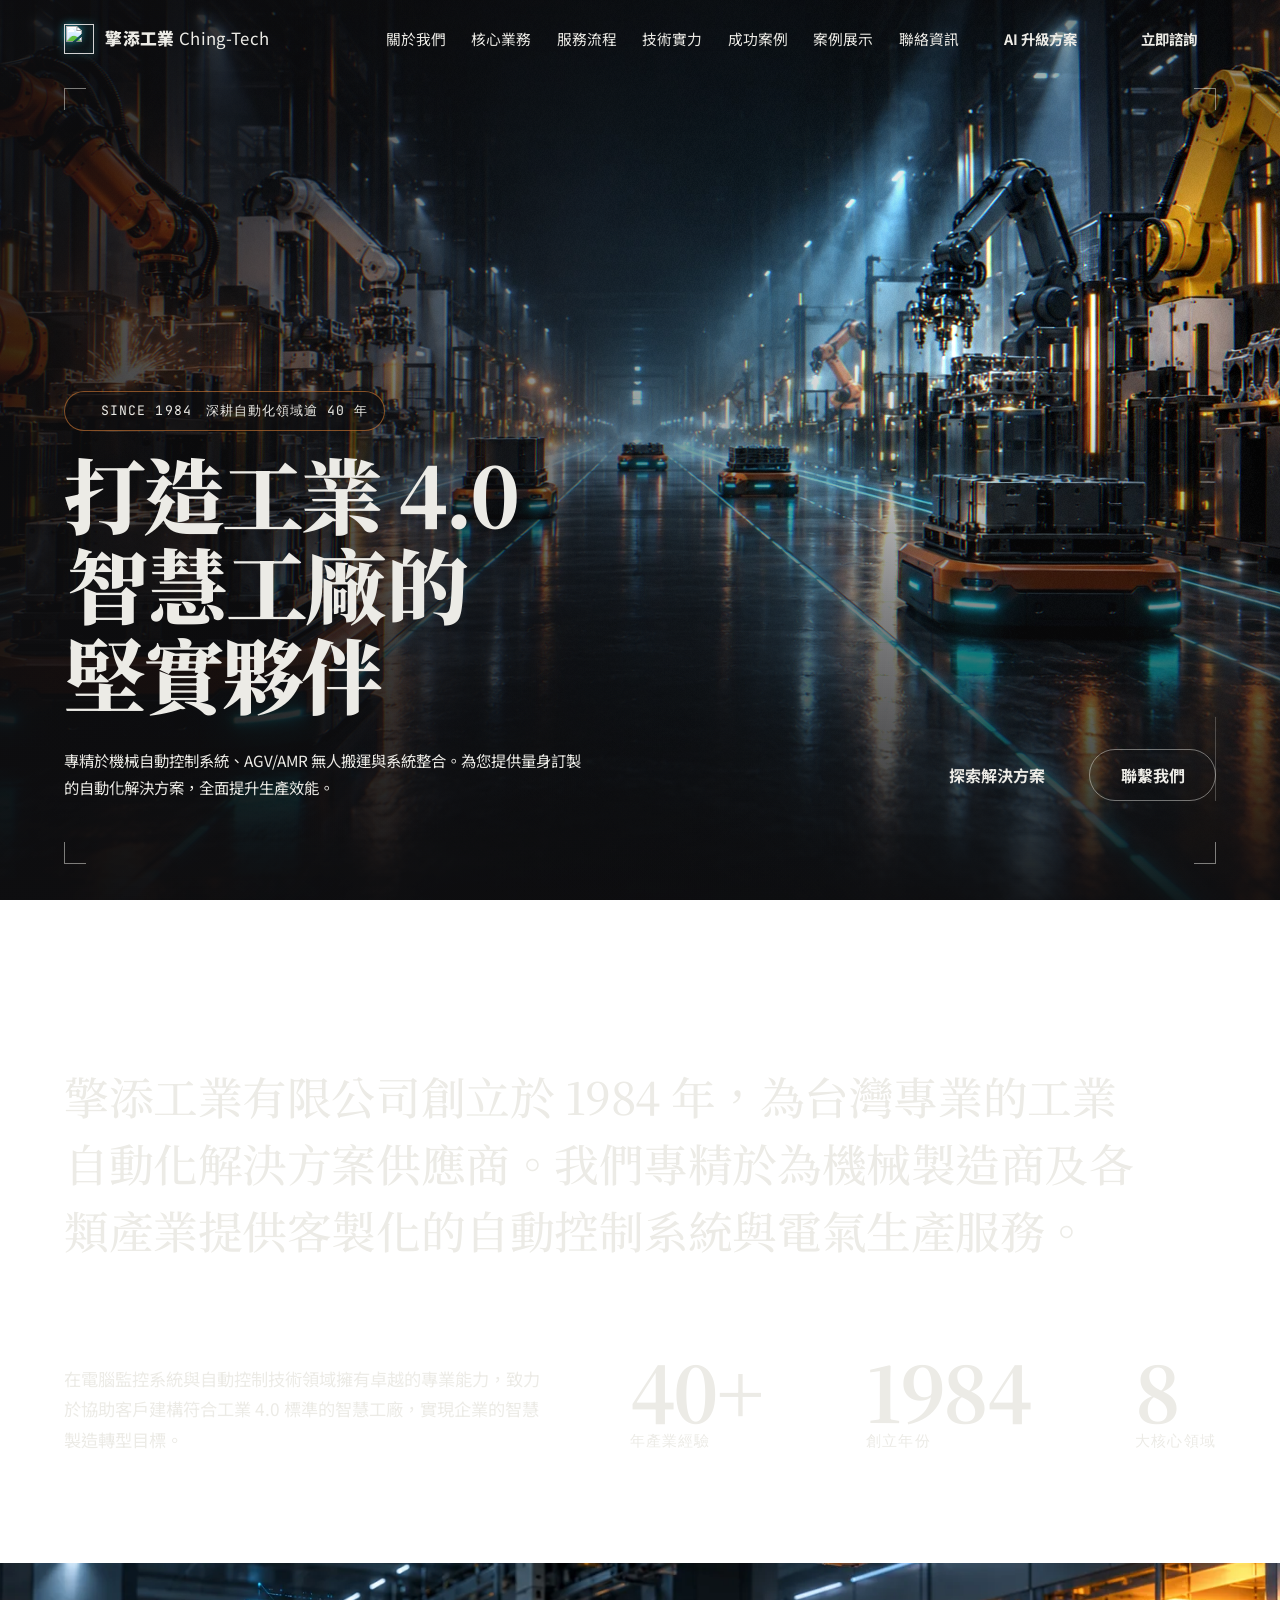
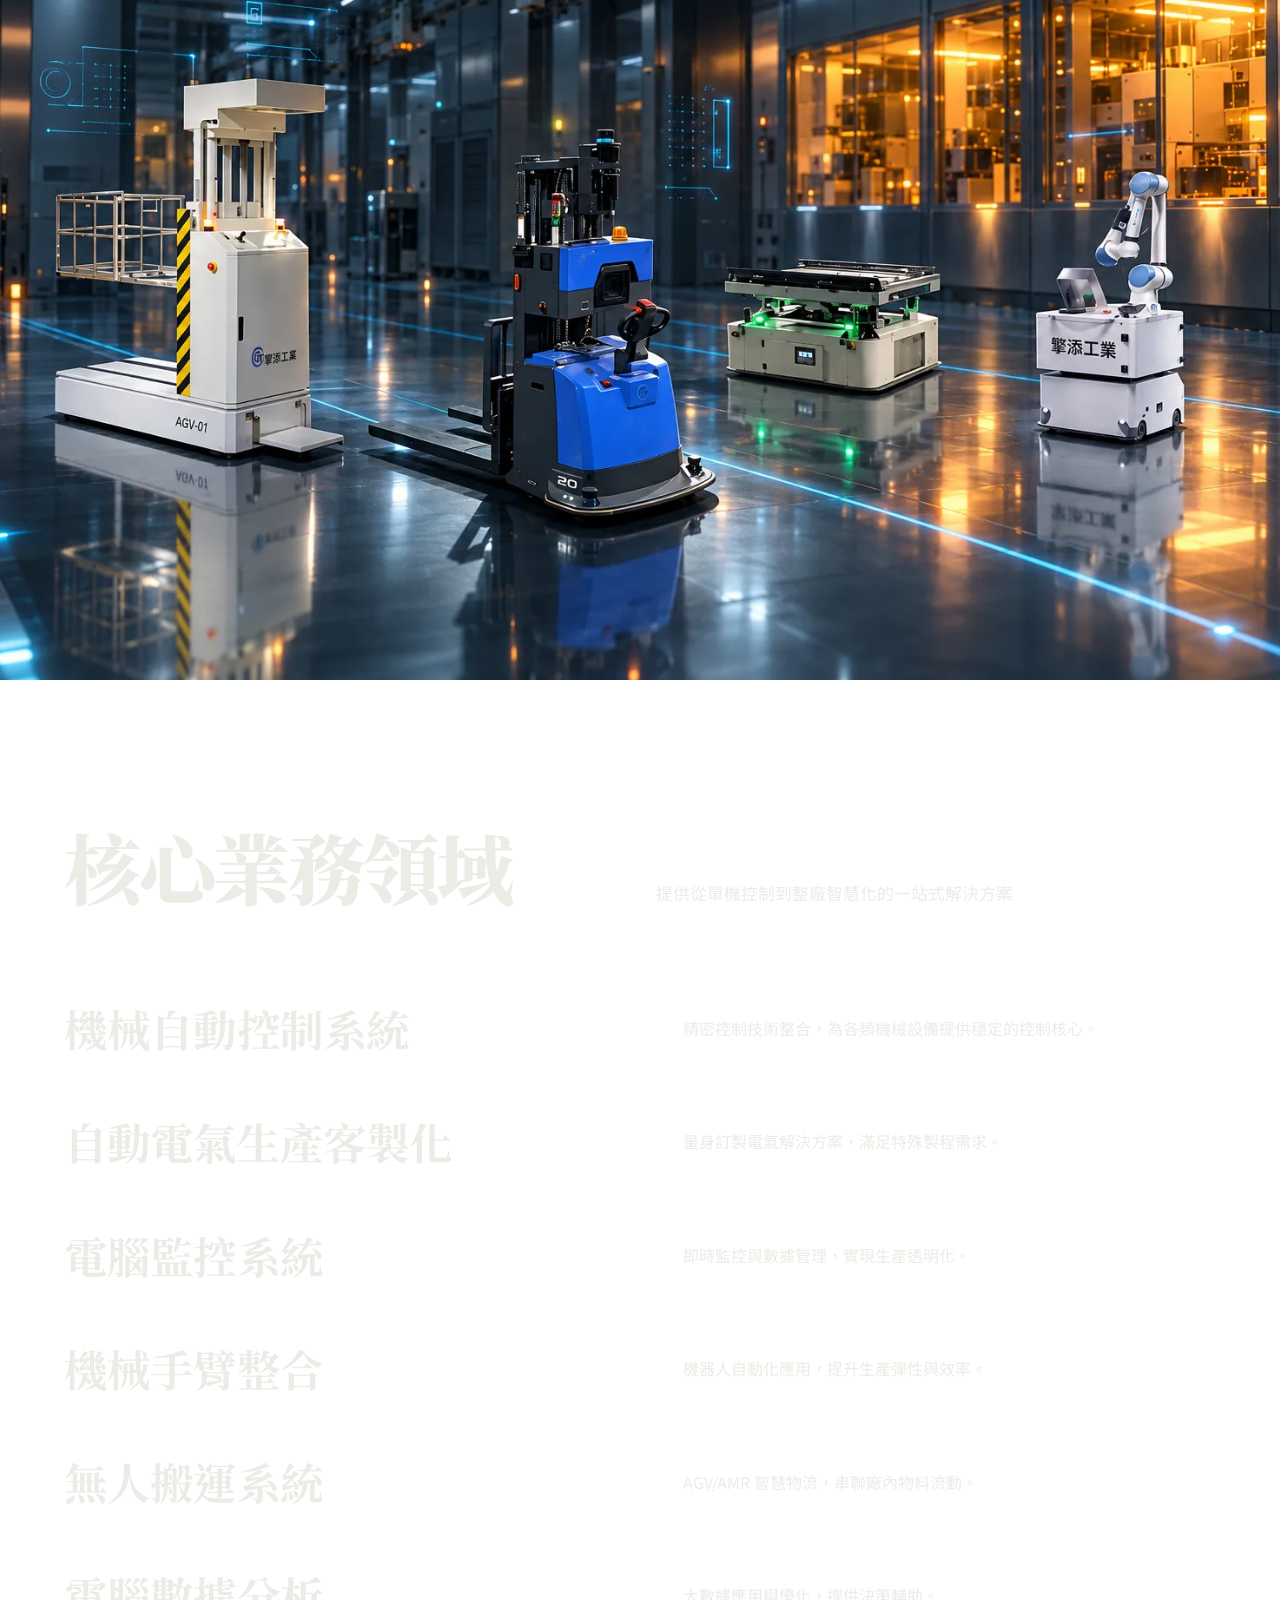
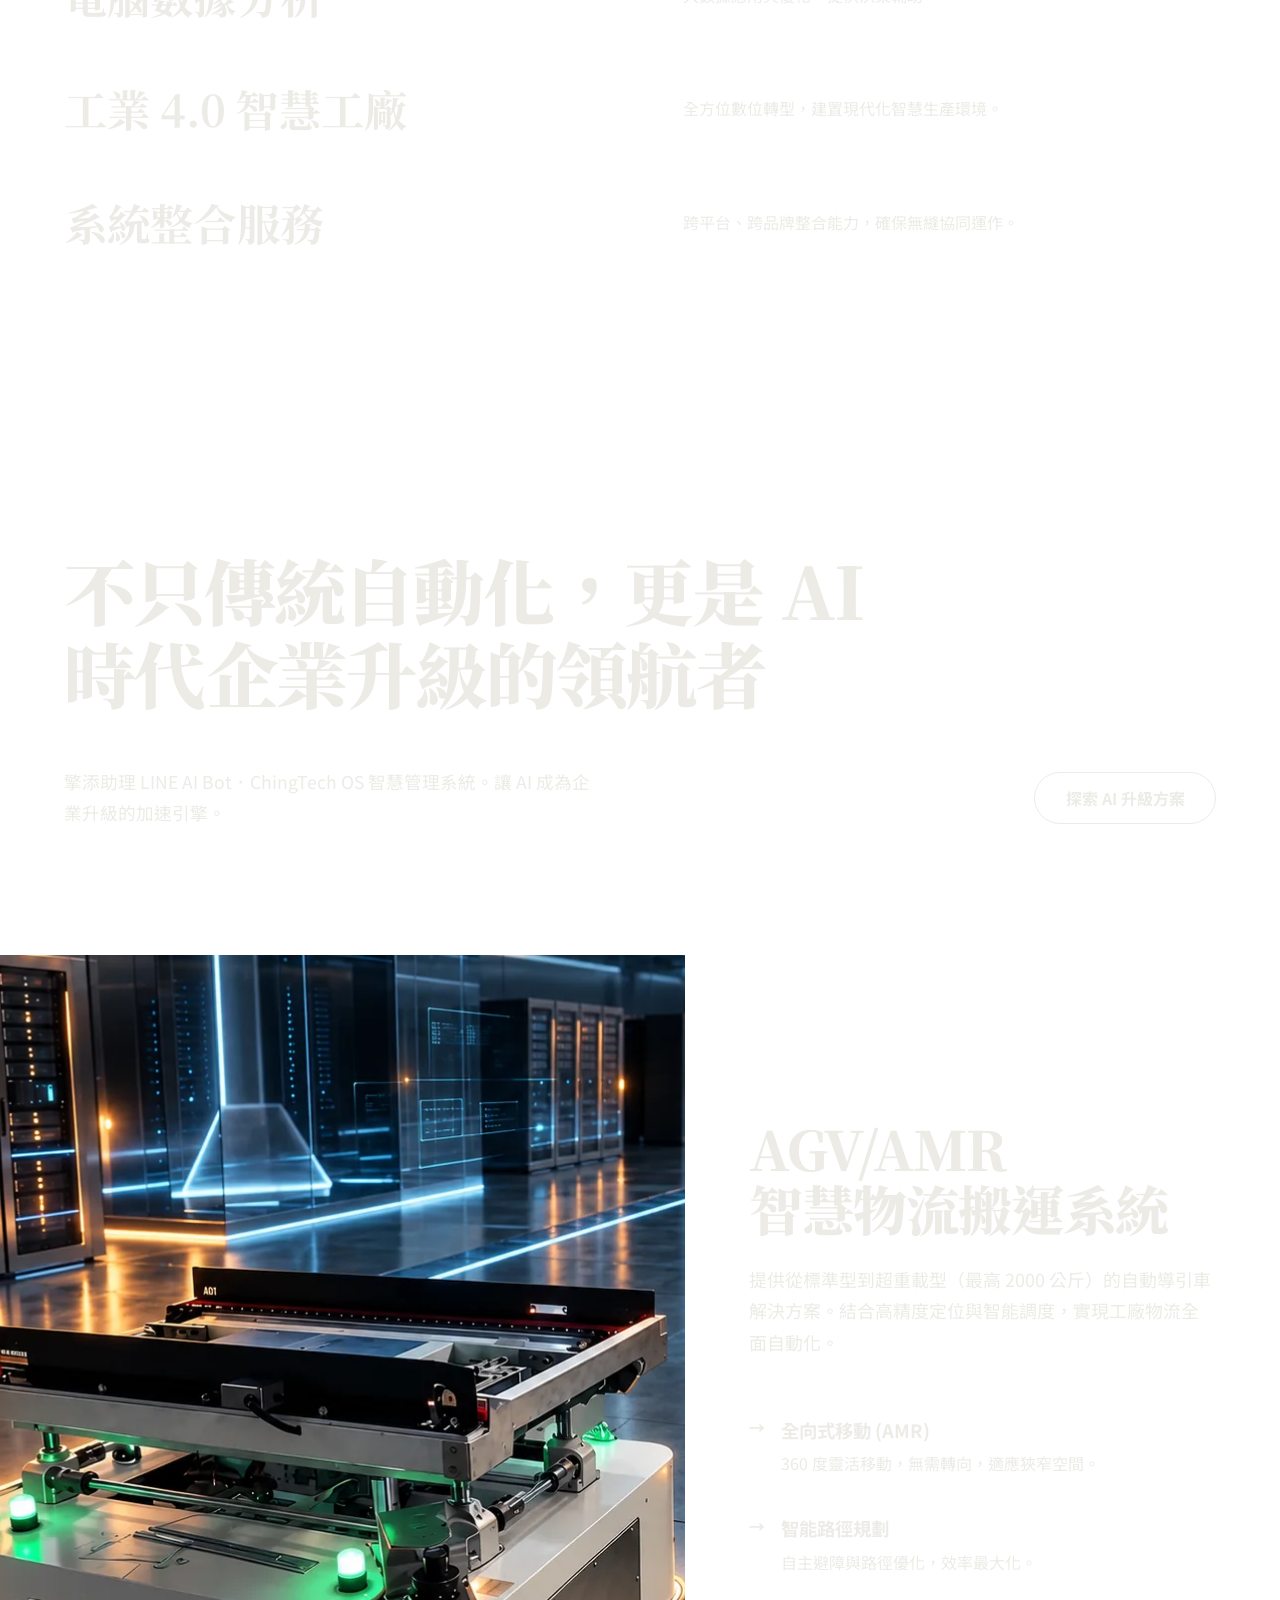
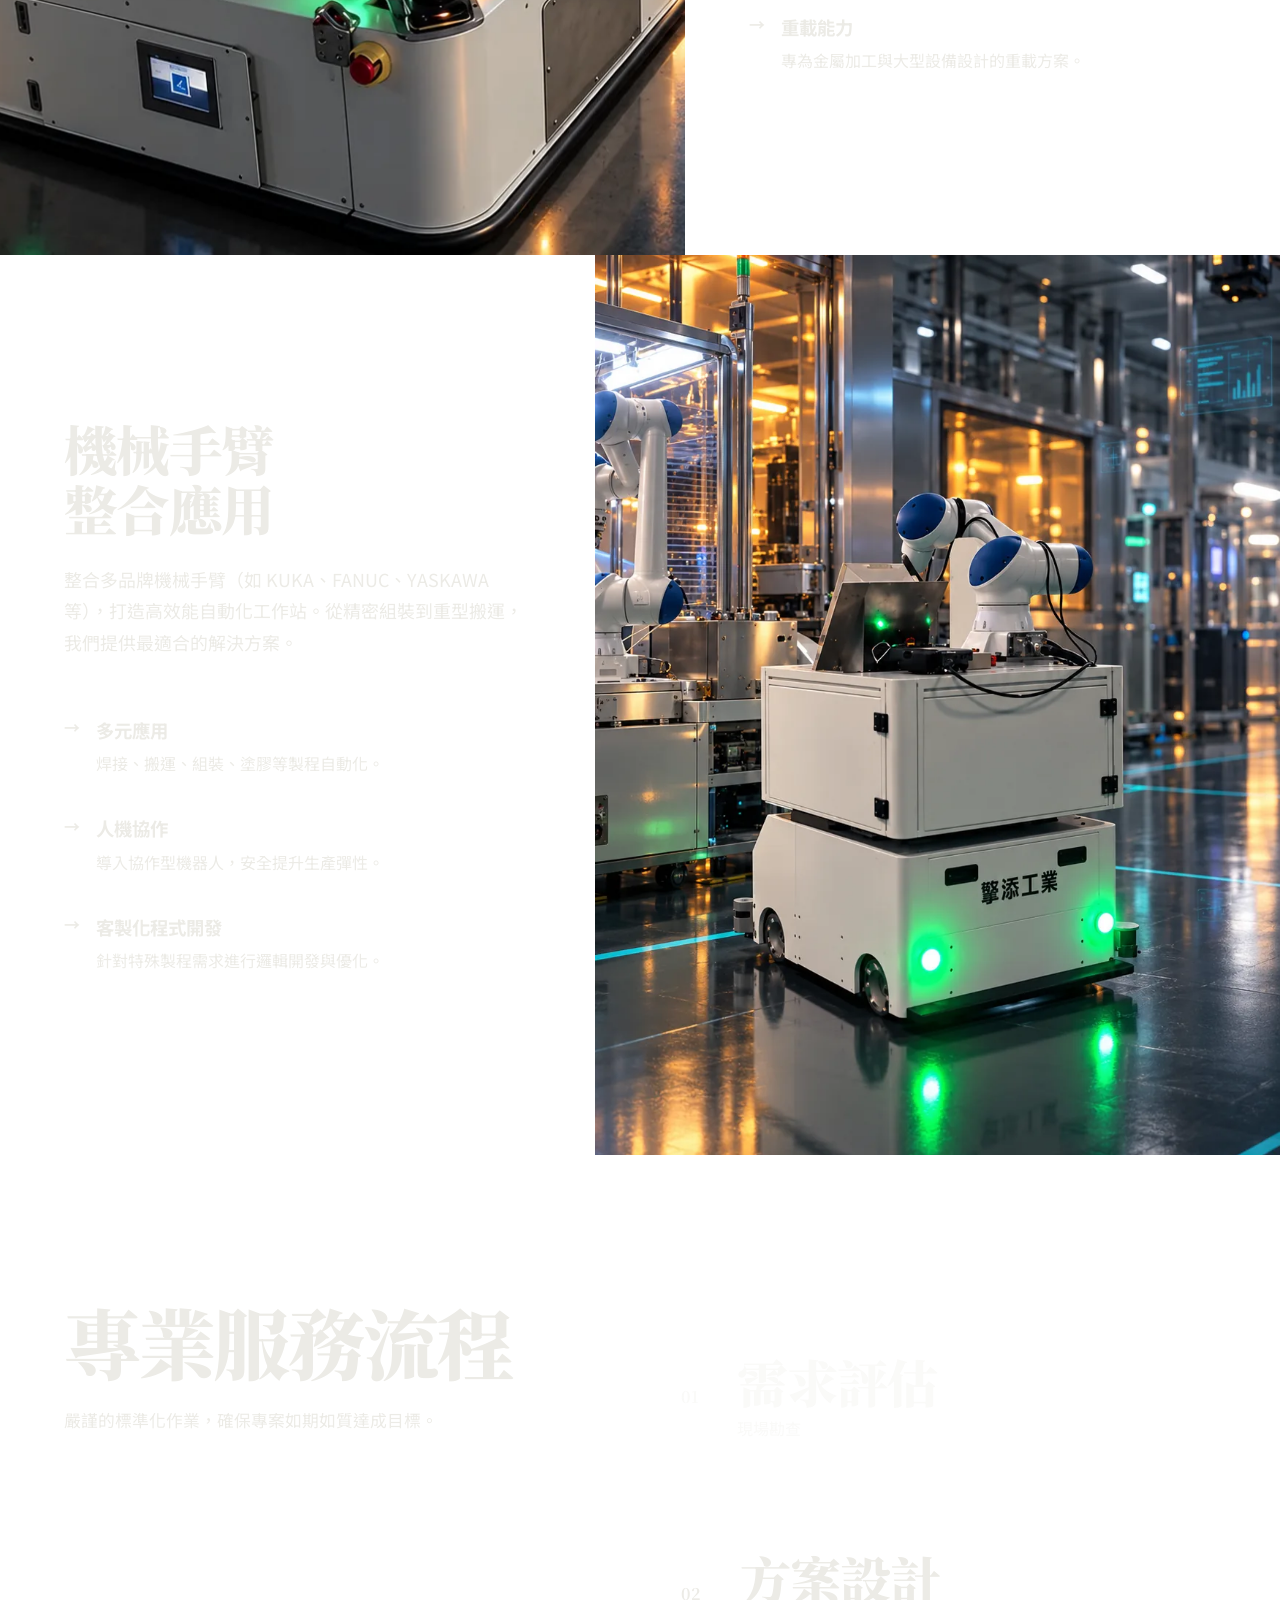
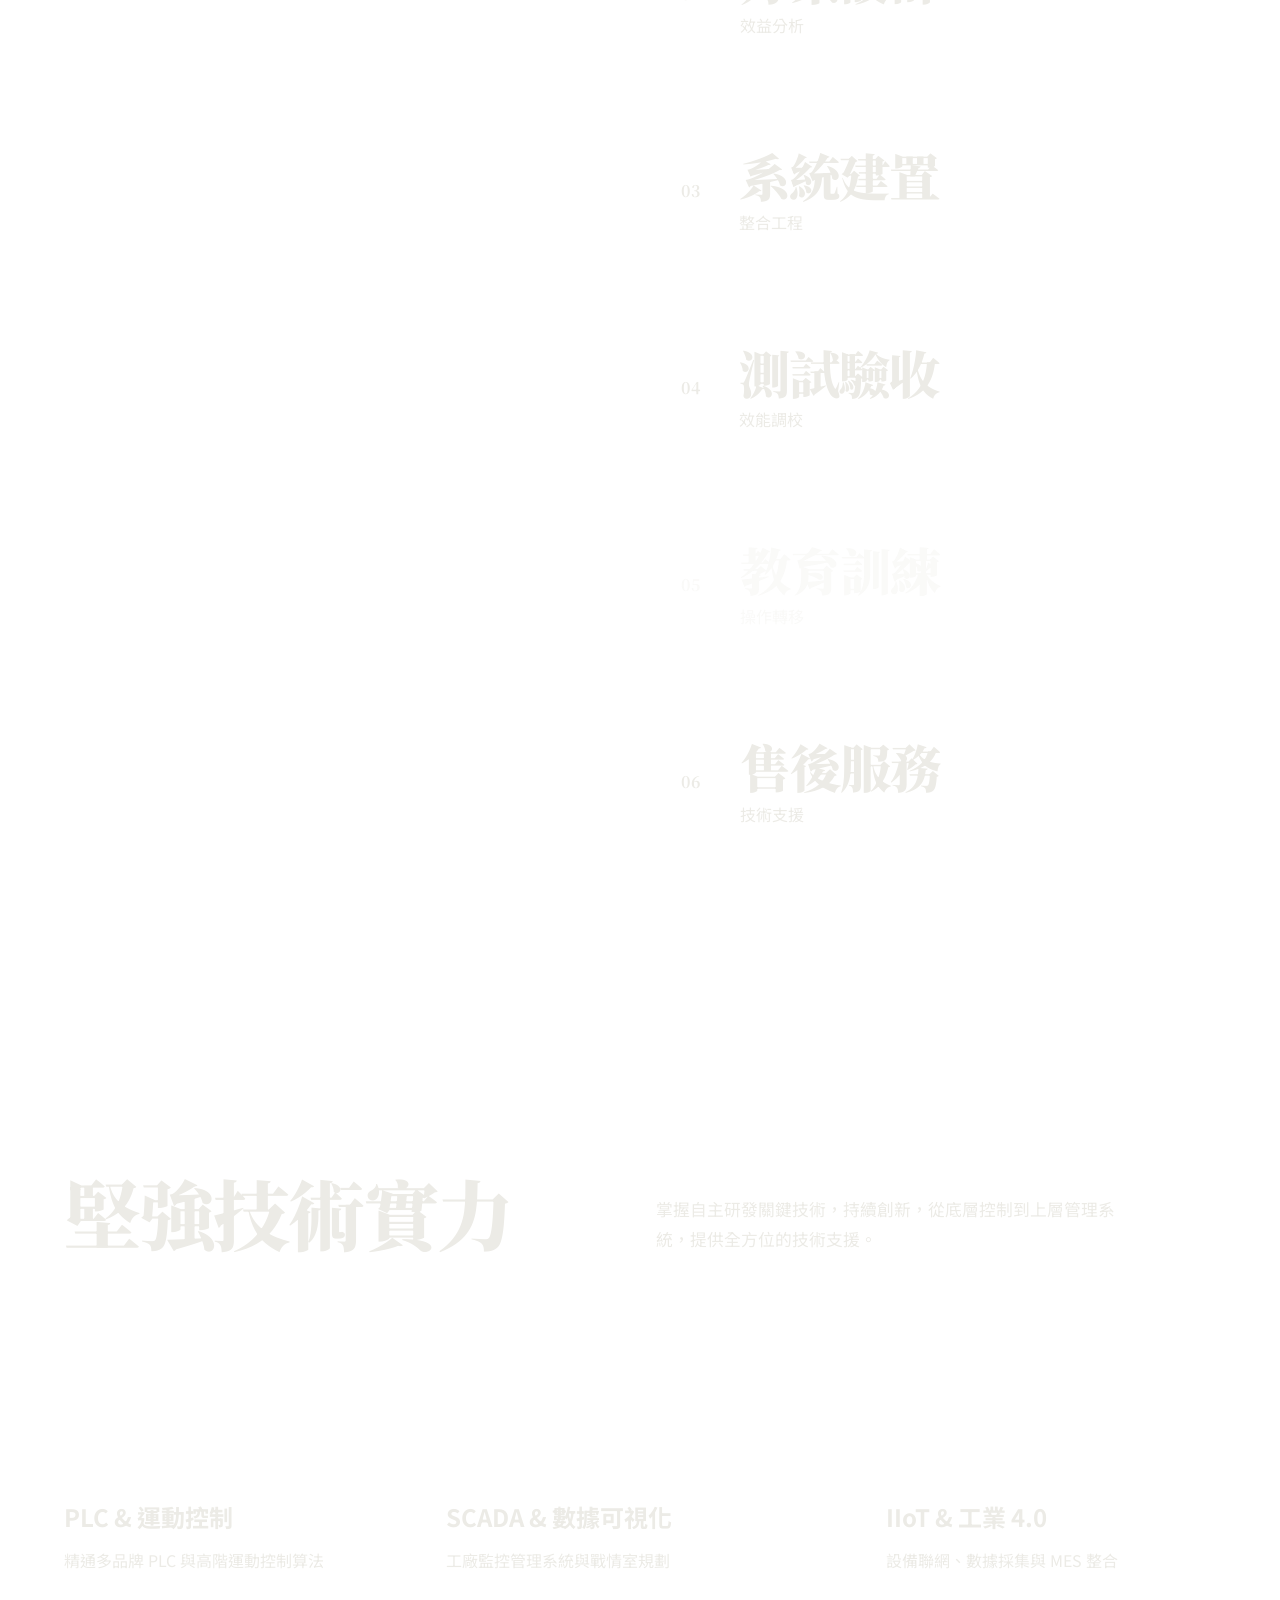
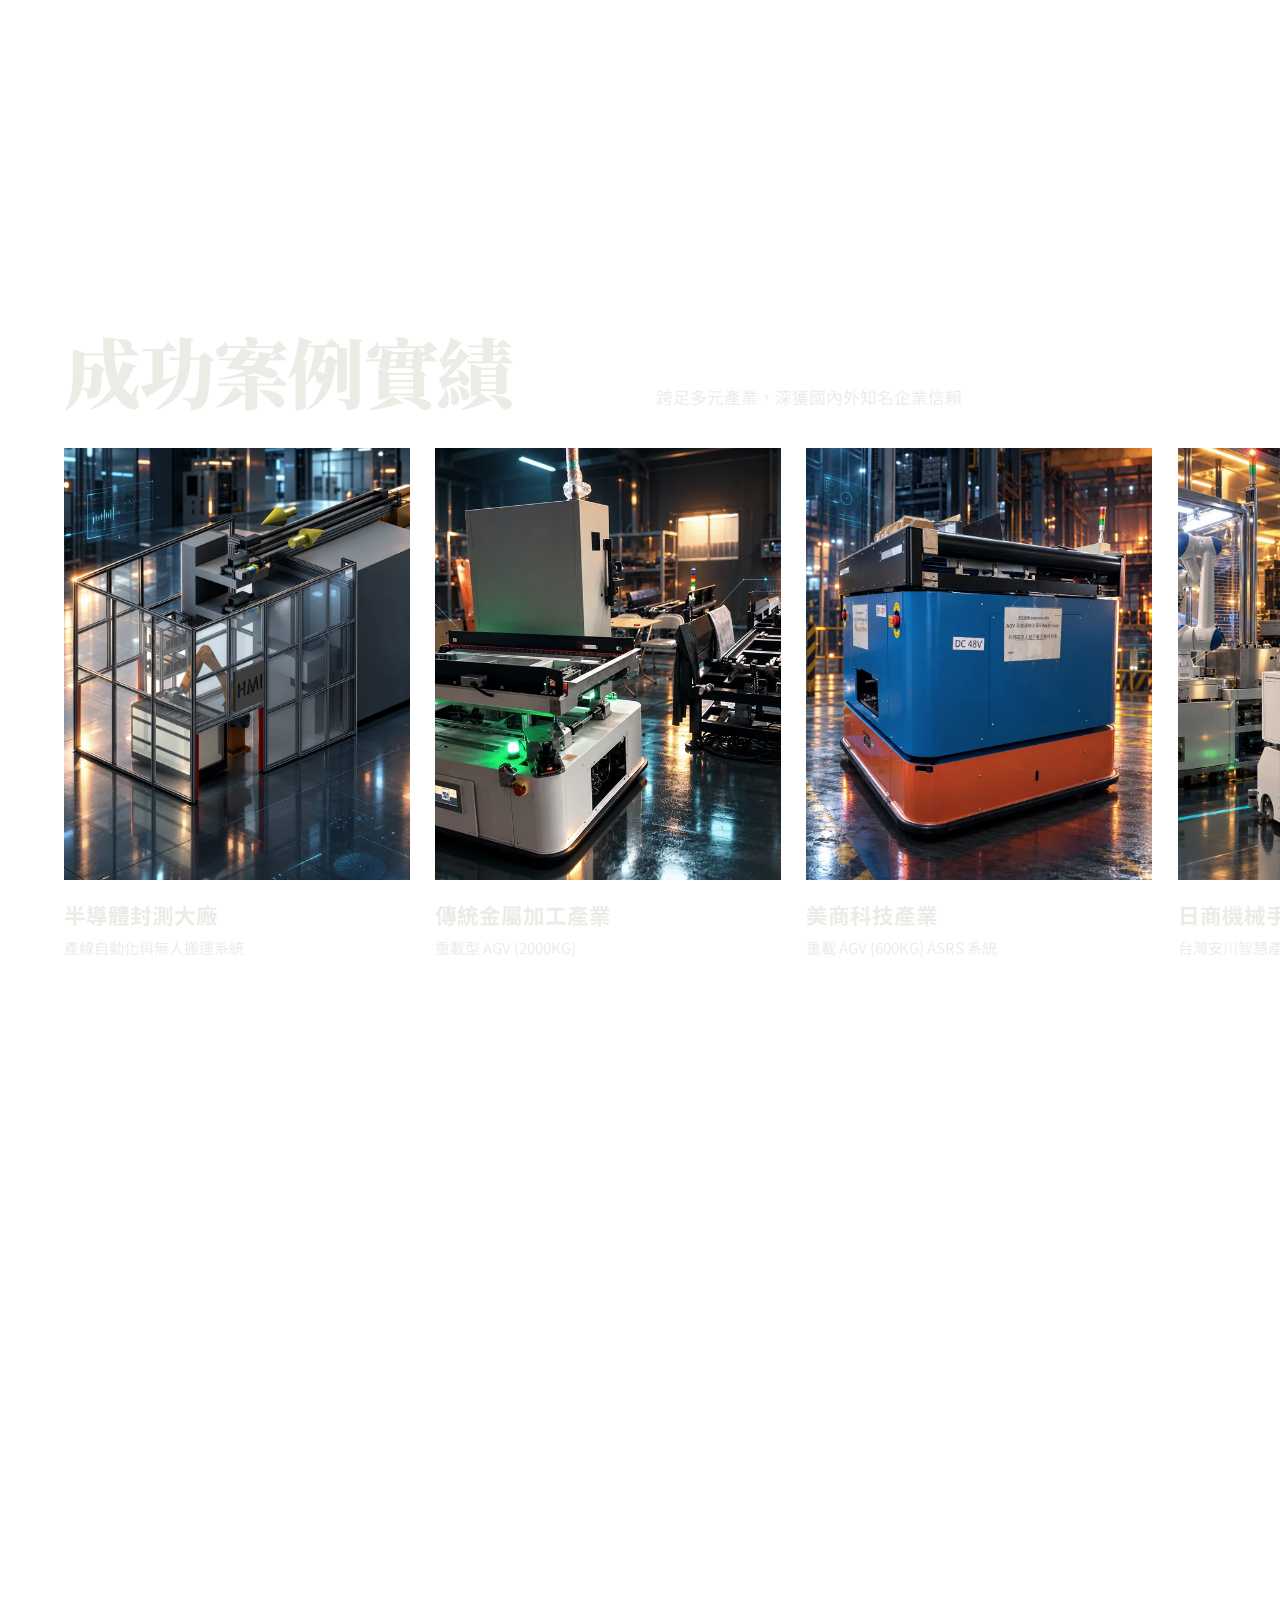
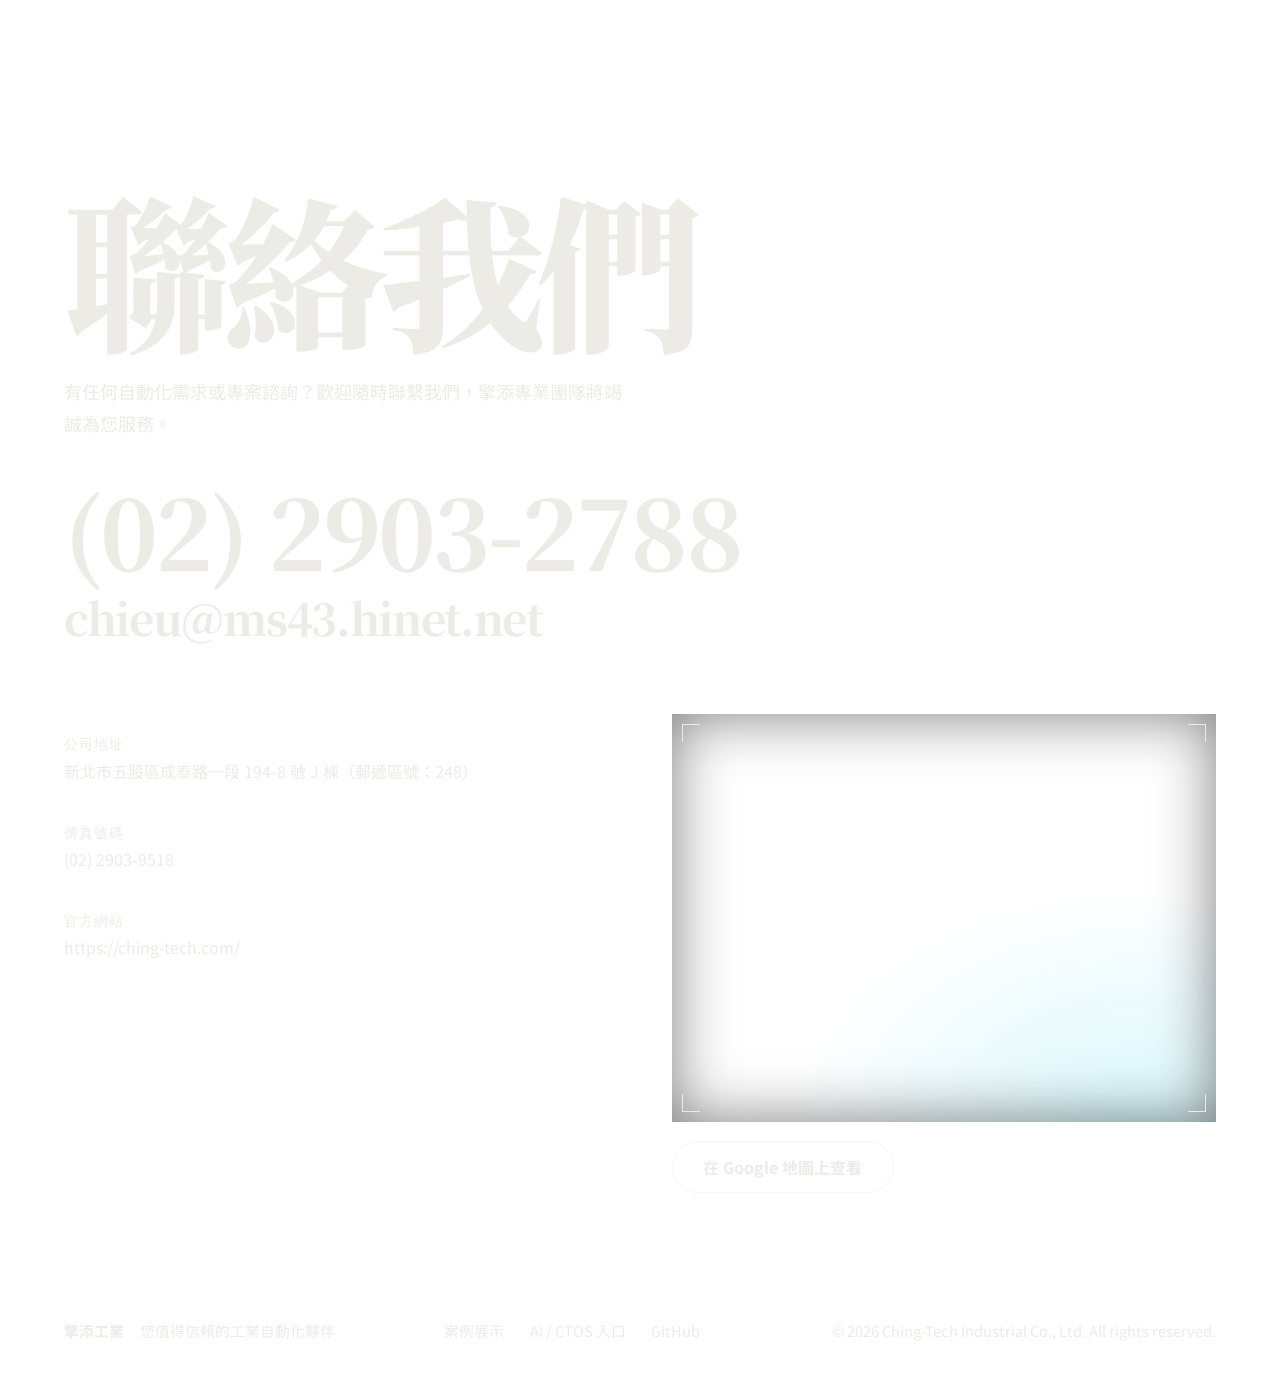
==== commit 532a9cb2: "feat(contact): 示意地圖改為真實 Google 地圖嵌入(暗色濾鏡+品牌角框) Co-Authored-By: Claude Sonnet 5.5 <noreply@anthropic." ====
--- a/index.html
+++ b/index.html
@@ -280,7 +280,10 @@
         <div><dt>官方網站</dt><dd><a href="https://ching-tech.com/" target="_blank" rel="noopener noreferrer">https://ching-tech.com/</a></dd></div>
       </dl>
       <div class="map">
-        <img src="images/contact-map.svg" alt="擎添工業公司位於新北市五股區的位置地圖" loading="lazy">
+        <div class="map-frame">
+          <iframe title="擎添工業公司位於新北市五股區成泰路一段 194-8 號的位置地圖" loading="lazy" referrerpolicy="no-referrer-when-downgrade" src="https://maps.google.com/maps?q=%E6%96%B0%E5%8C%97%E5%B8%82%E4%BA%94%E8%82%A1%E5%8D%80%E6%88%90%E6%B3%B0%E8%B7%AF%E4%B8%80%E6%AE%B5194-8%E8%99%9F&amp;hl=zh-TW&amp;z=16&amp;output=embed"></iframe>
+          <span class="reg tl"></span><span class="reg tr"></span><span class="reg bl"></span><span class="reg br"></span>
+        </div>
         <a class="btn line" href="https://www.google.com/maps/search/?api=1&amp;query=新北市五股區成泰路一段194-8號" target="_blank" rel="noopener noreferrer" data-cursor>在 Google 地圖上查看</a>
       </div>
     </div>
--- a/css/website.css
+++ b/css/website.css
@@ -210,7 +210,12 @@
 .contact dt { font-family: var(--f-mono); letter-spacing: .08em; color: var(--text-faint); font-size: .9rem; }
 .contact dd a { color: var(--accent); }
 .map { display: flex; flex-direction: column; gap: 1.2rem; align-items: flex-start; }
-.map img { width: 100%; border: 1px solid var(--border); }
+.map { width: 100%; }
+.map-frame { position: relative; width: 100%; aspect-ratio: 4 / 3; background: var(--bg-soft); border: 1px solid var(--border); overflow: hidden; }
+.map-frame iframe { width: 100%; height: 100%; border: 0; filter: invert(.92) hue-rotate(180deg) saturate(.7) brightness(.95) contrast(1.05); }
+.map-frame::after { content: ""; position: absolute; inset: 0; pointer-events: none; background: radial-gradient(520px 360px at 85% 100%, rgba(34,211,238,.16), transparent 65%), linear-gradient(rgba(14,14,16,.0), rgba(14,14,16,.0)); box-shadow: inset 0 0 60px rgba(14,14,16,.55); }
+.map-frame .reg { z-index: 2; width: 18px; height: 18px; border-color: var(--accent); }
+.map-frame .reg.tl { top: 10px; left: 10px; } .map-frame .reg.tr { top: 10px; right: 10px; } .map-frame .reg.bl { bottom: 10px; left: 10px; } .map-frame .reg.br { bottom: 10px; right: 10px; }
 @media (max-width: 820px) { .contact-grid { grid-template-columns: 1fr; } }
 
 /* footer */
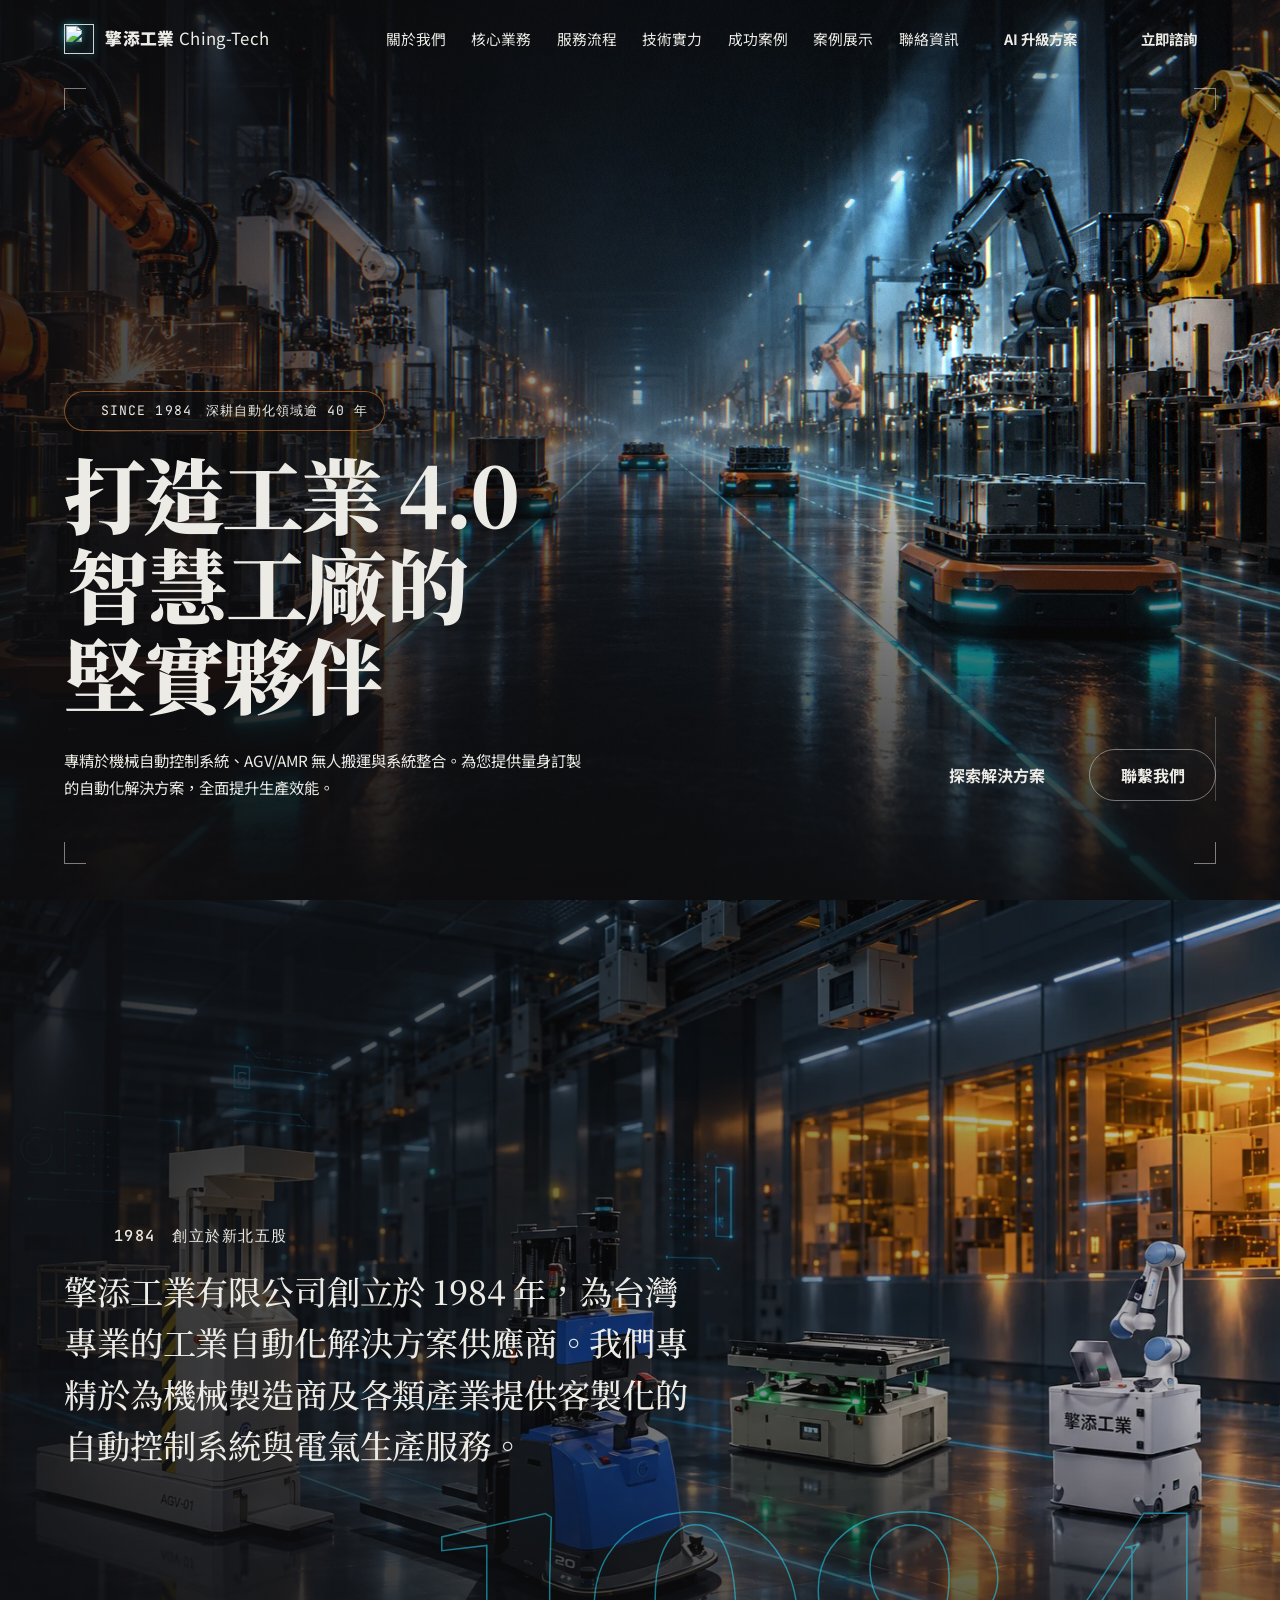
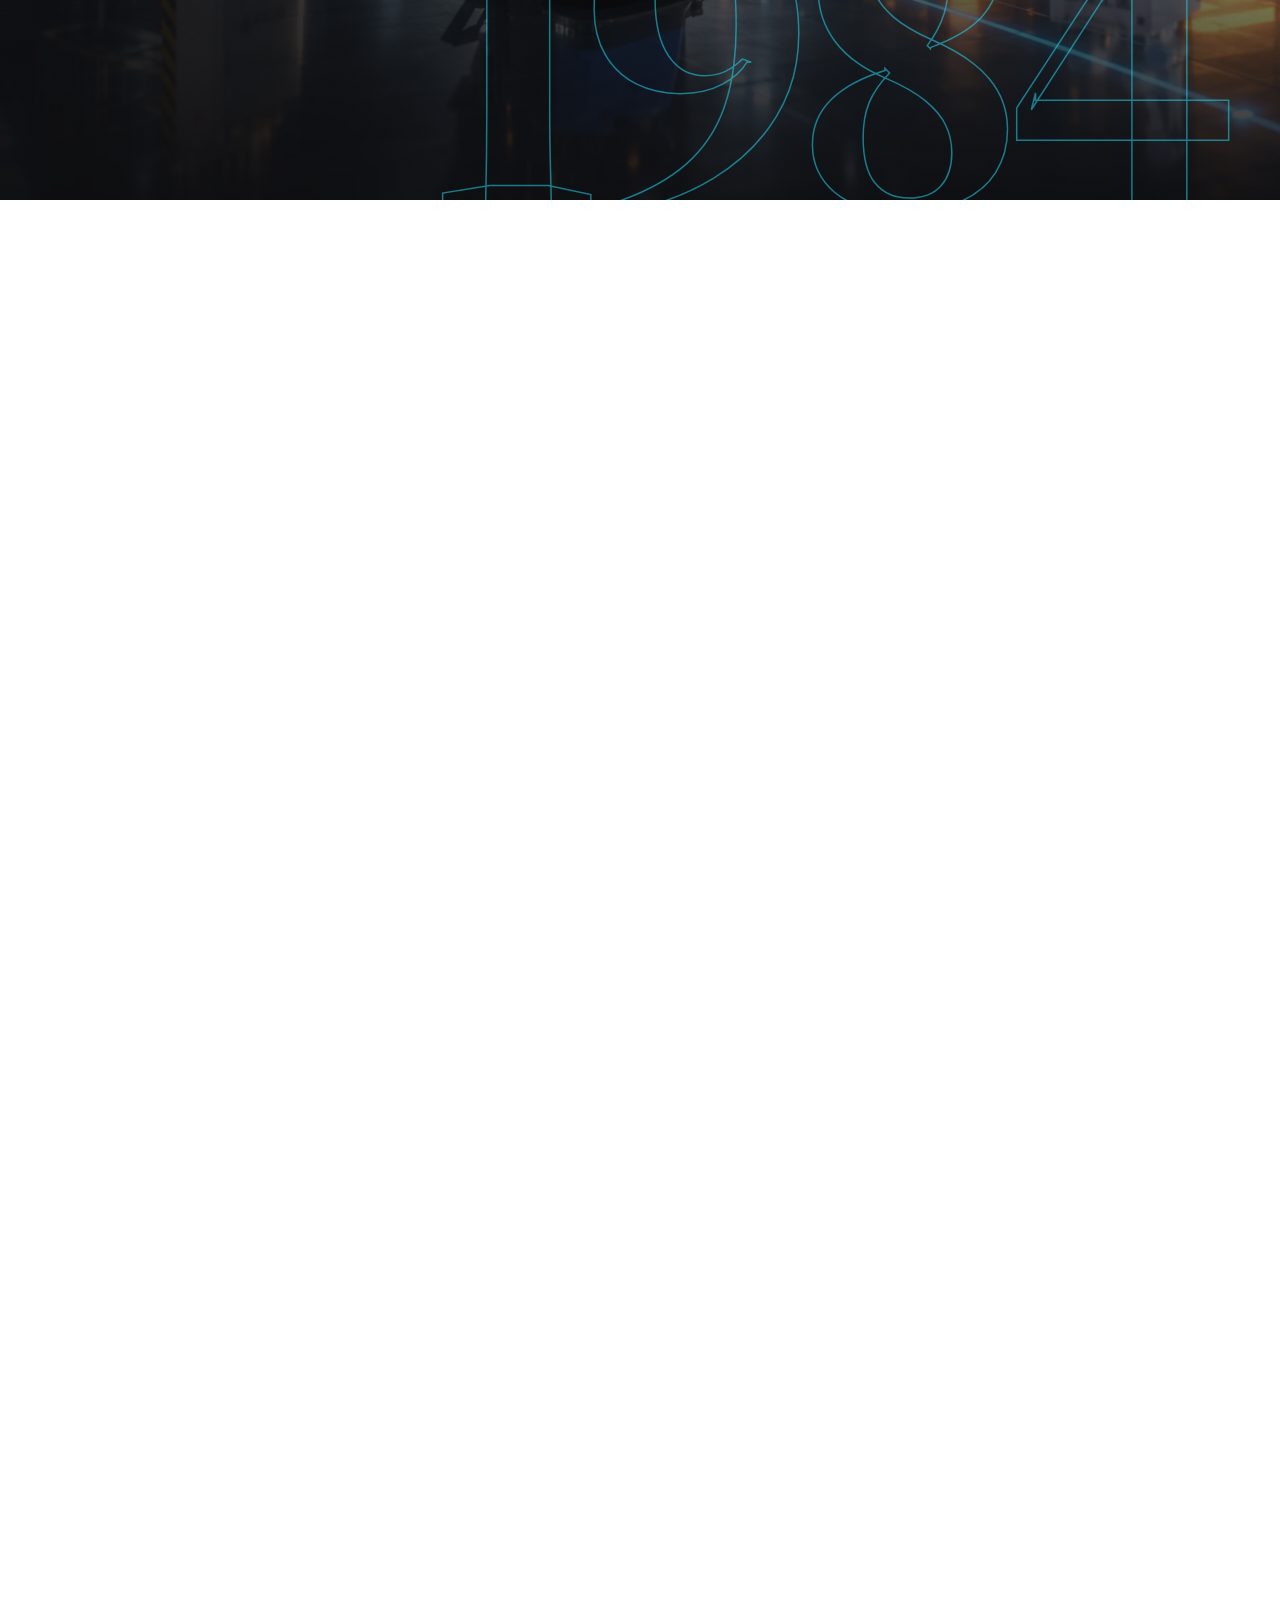
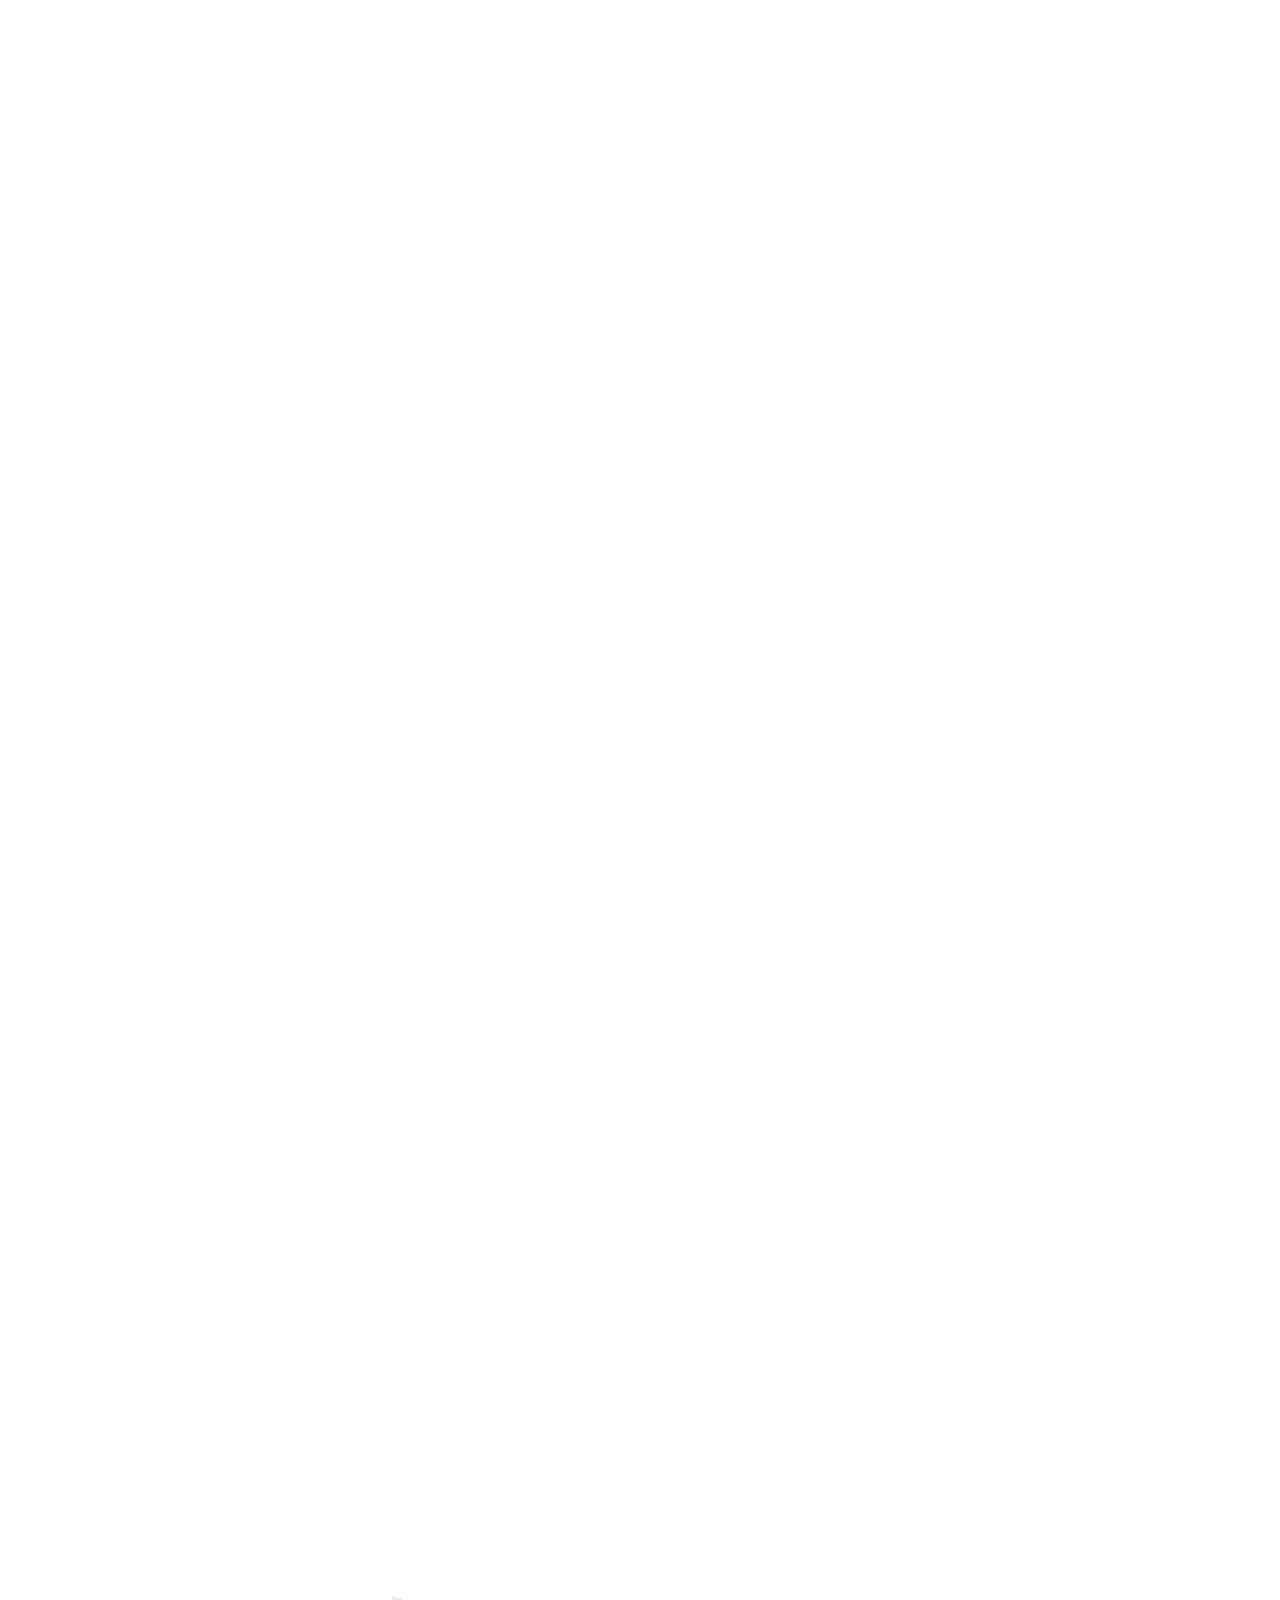
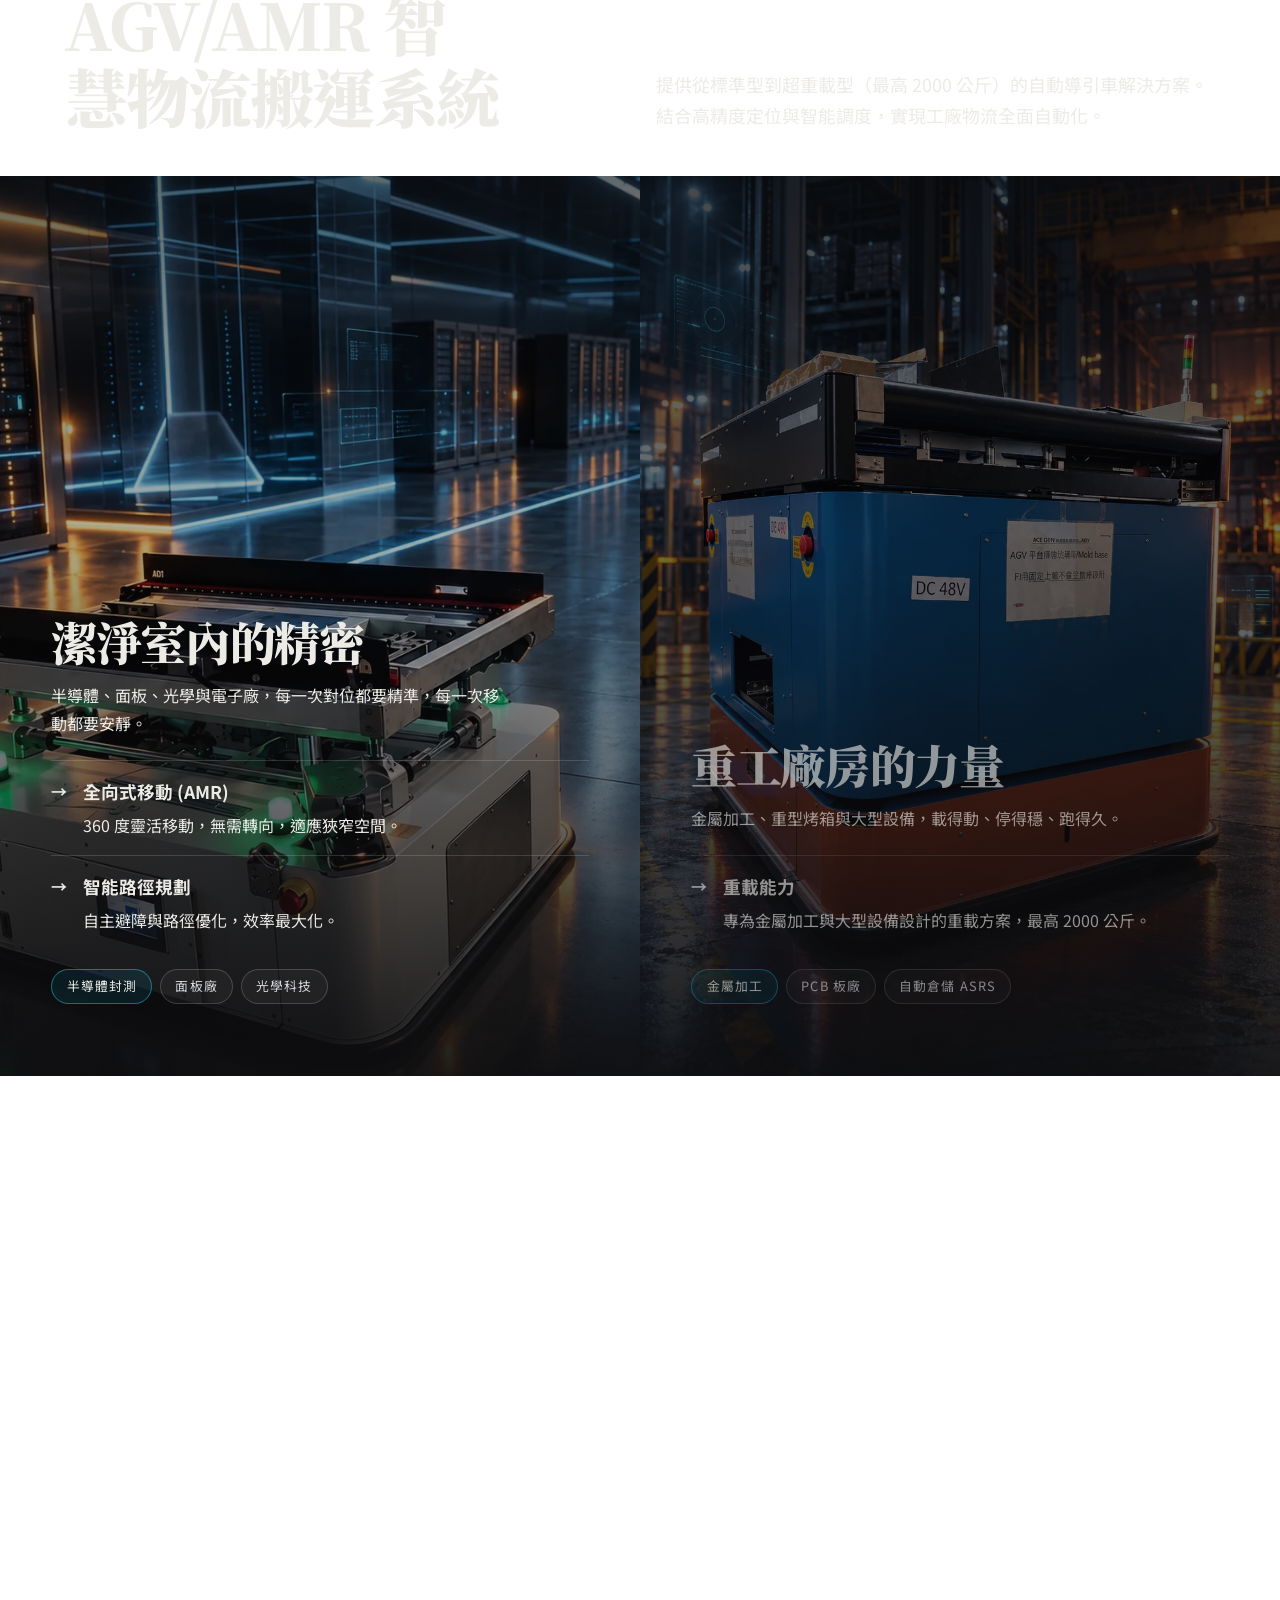
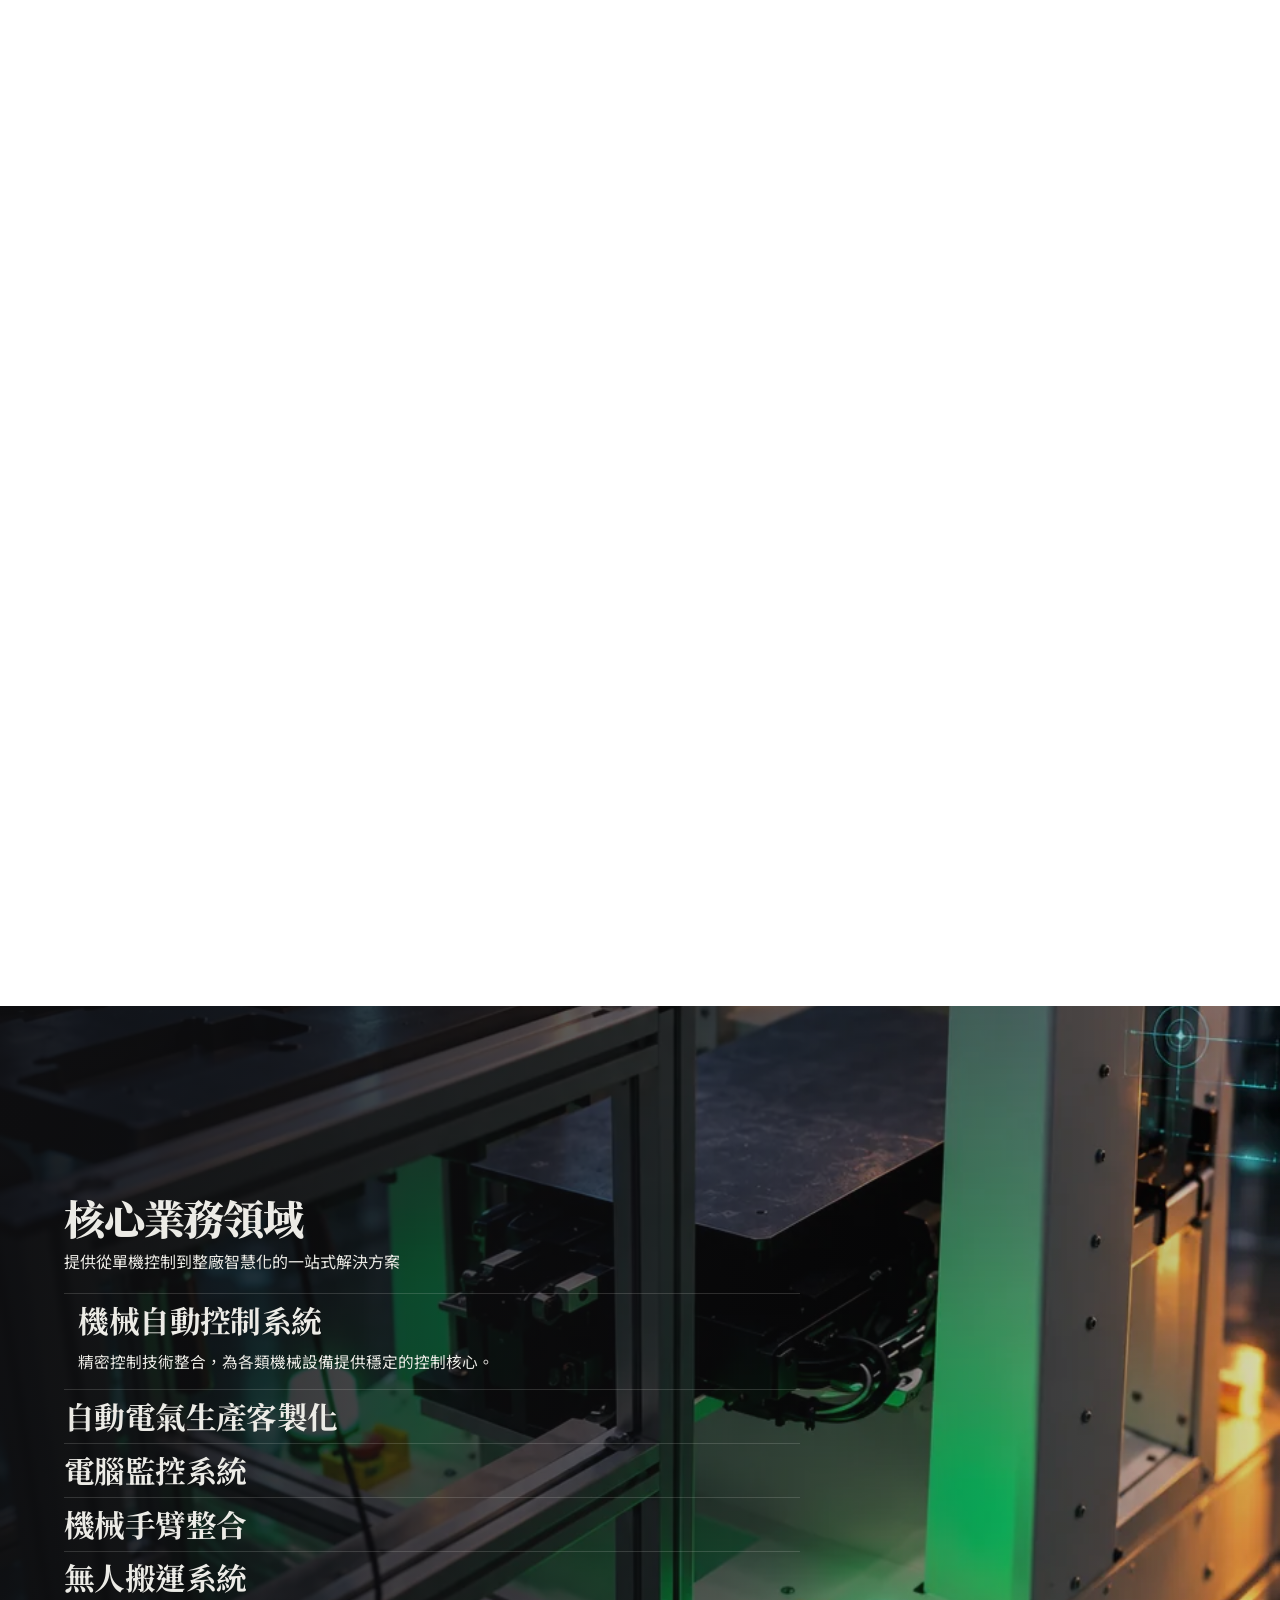
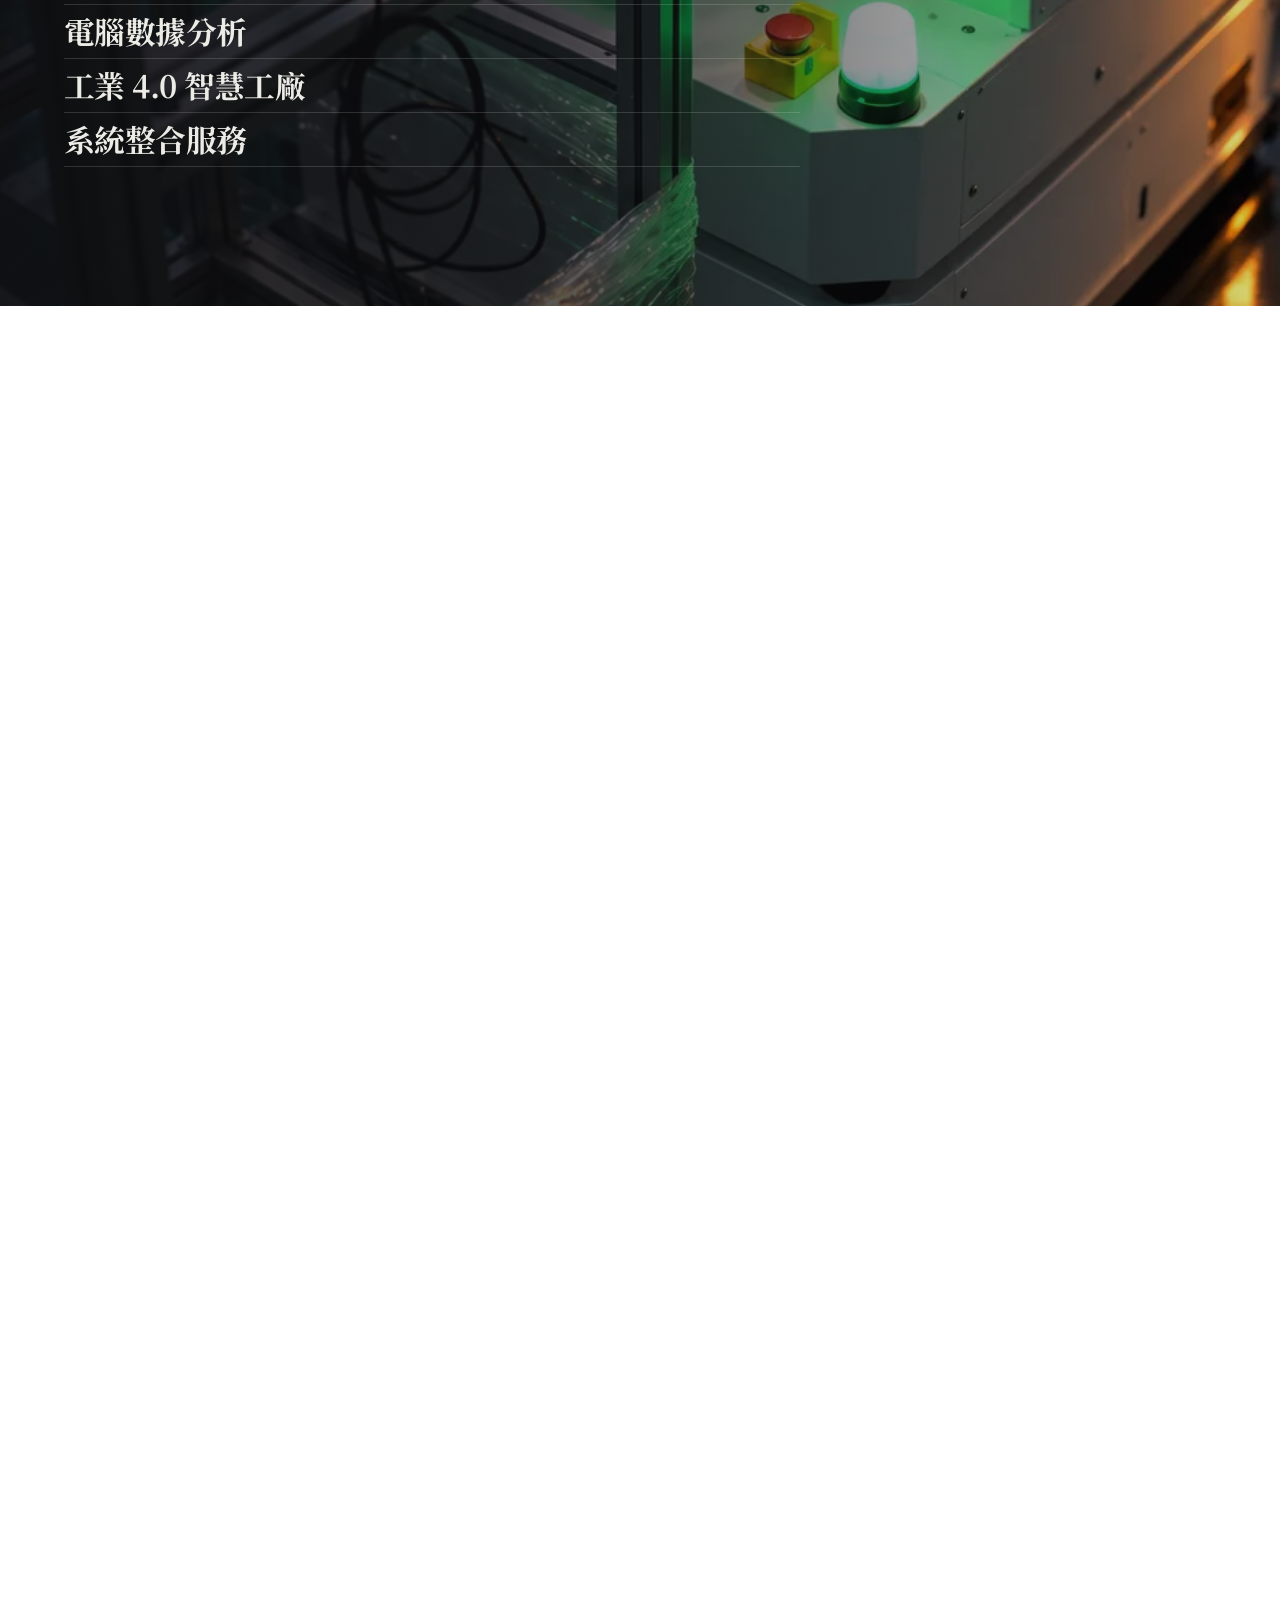
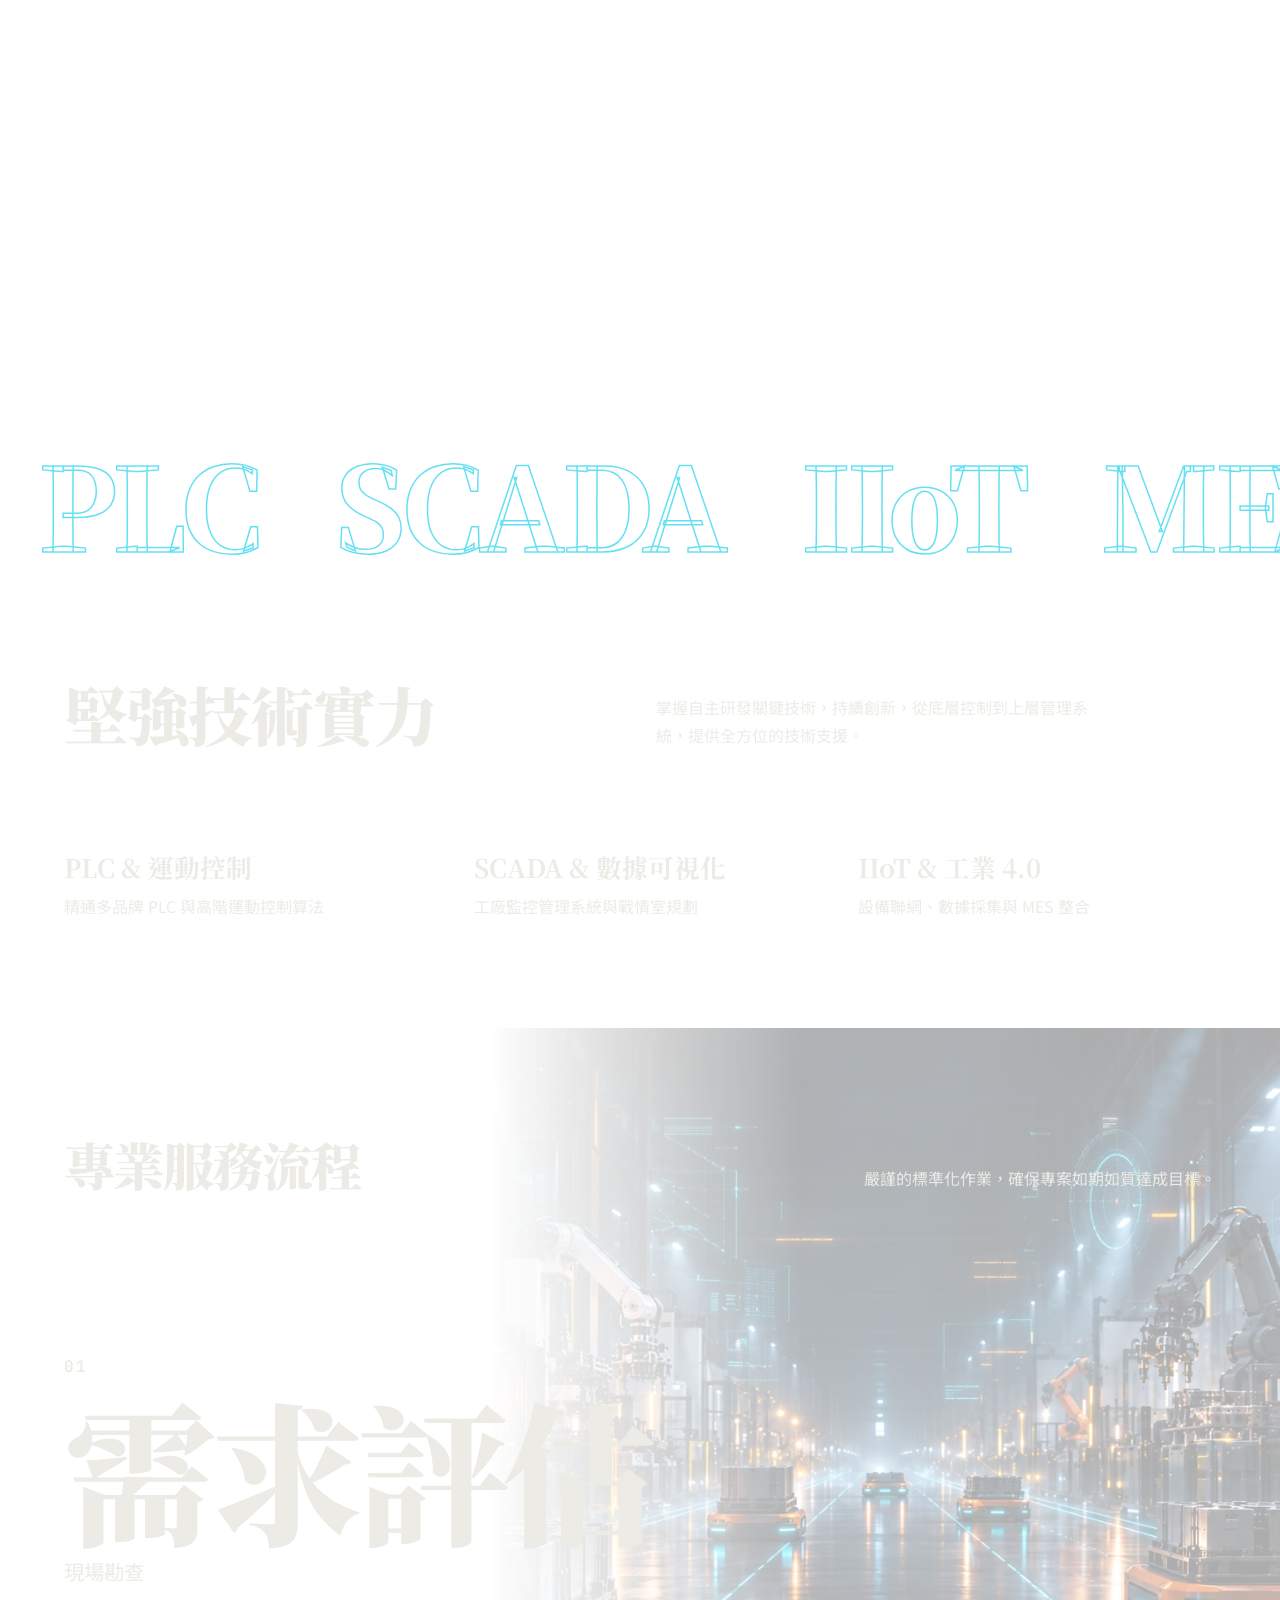
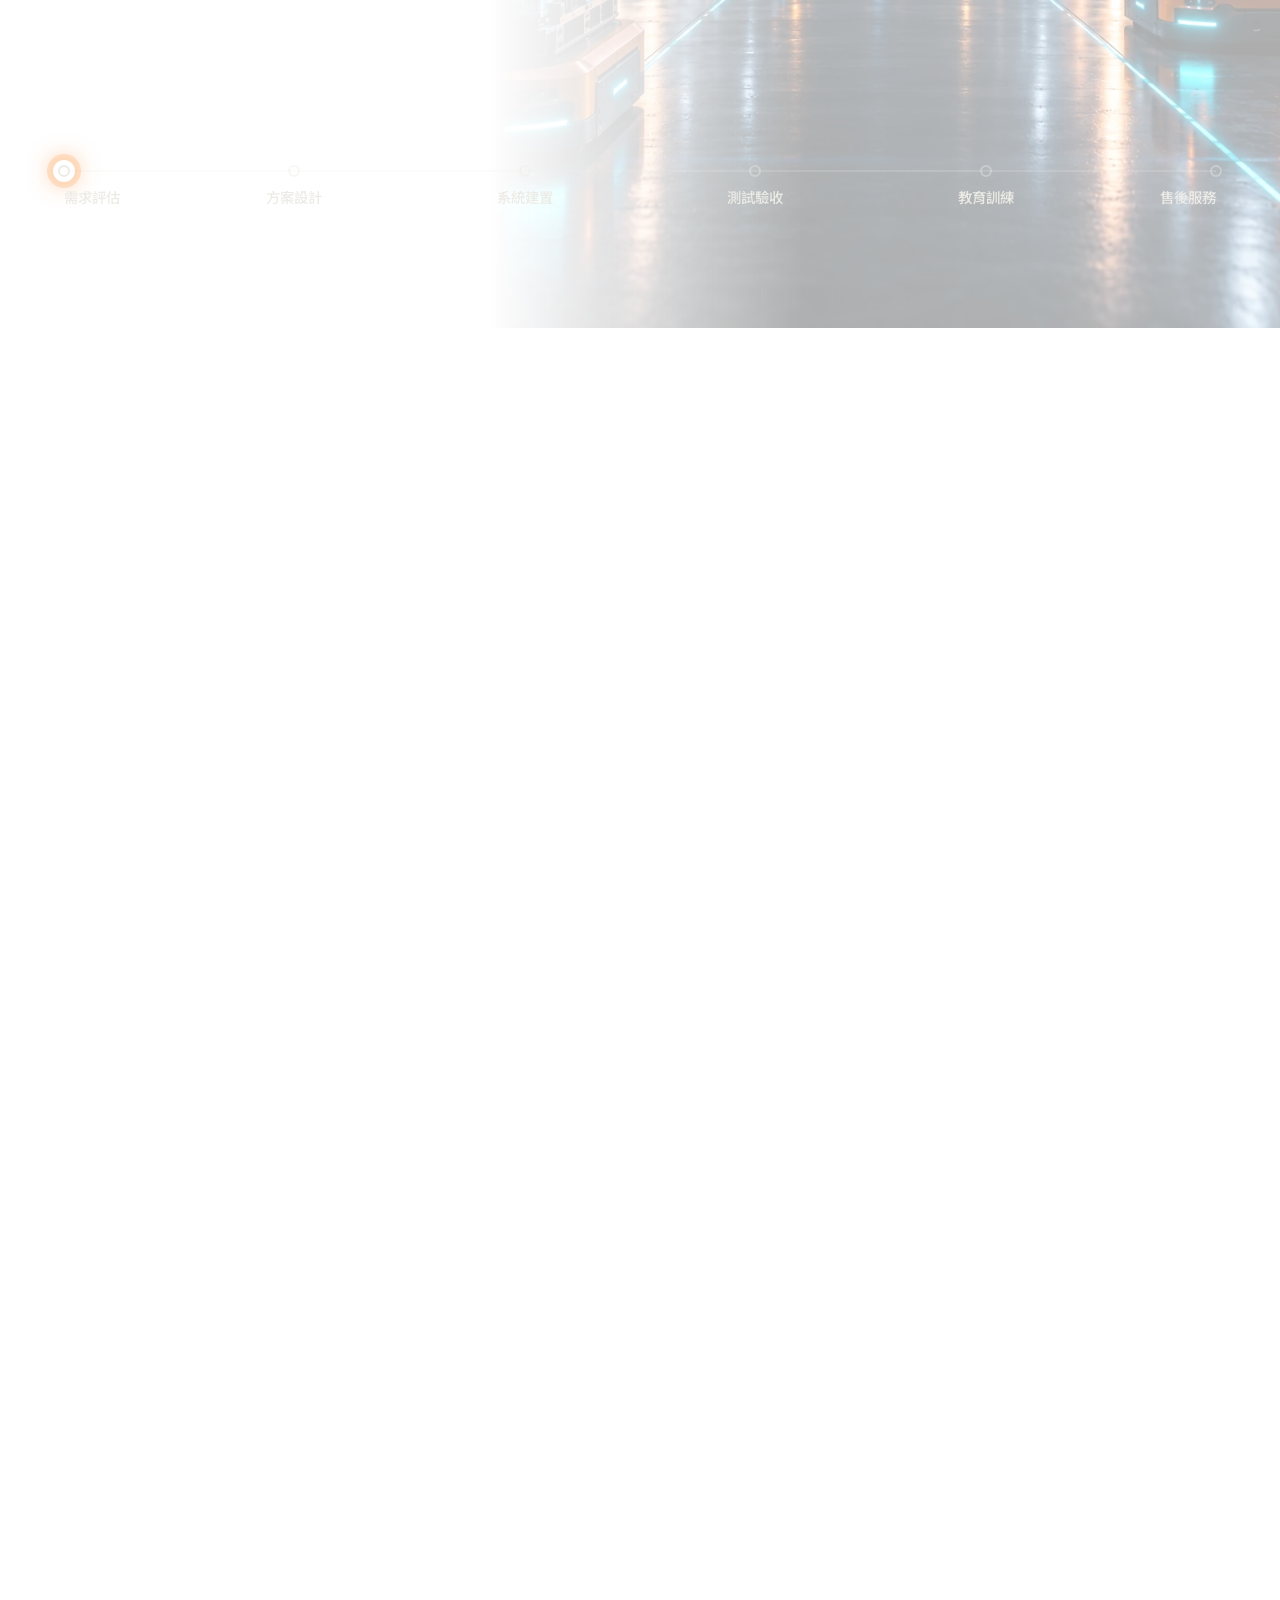
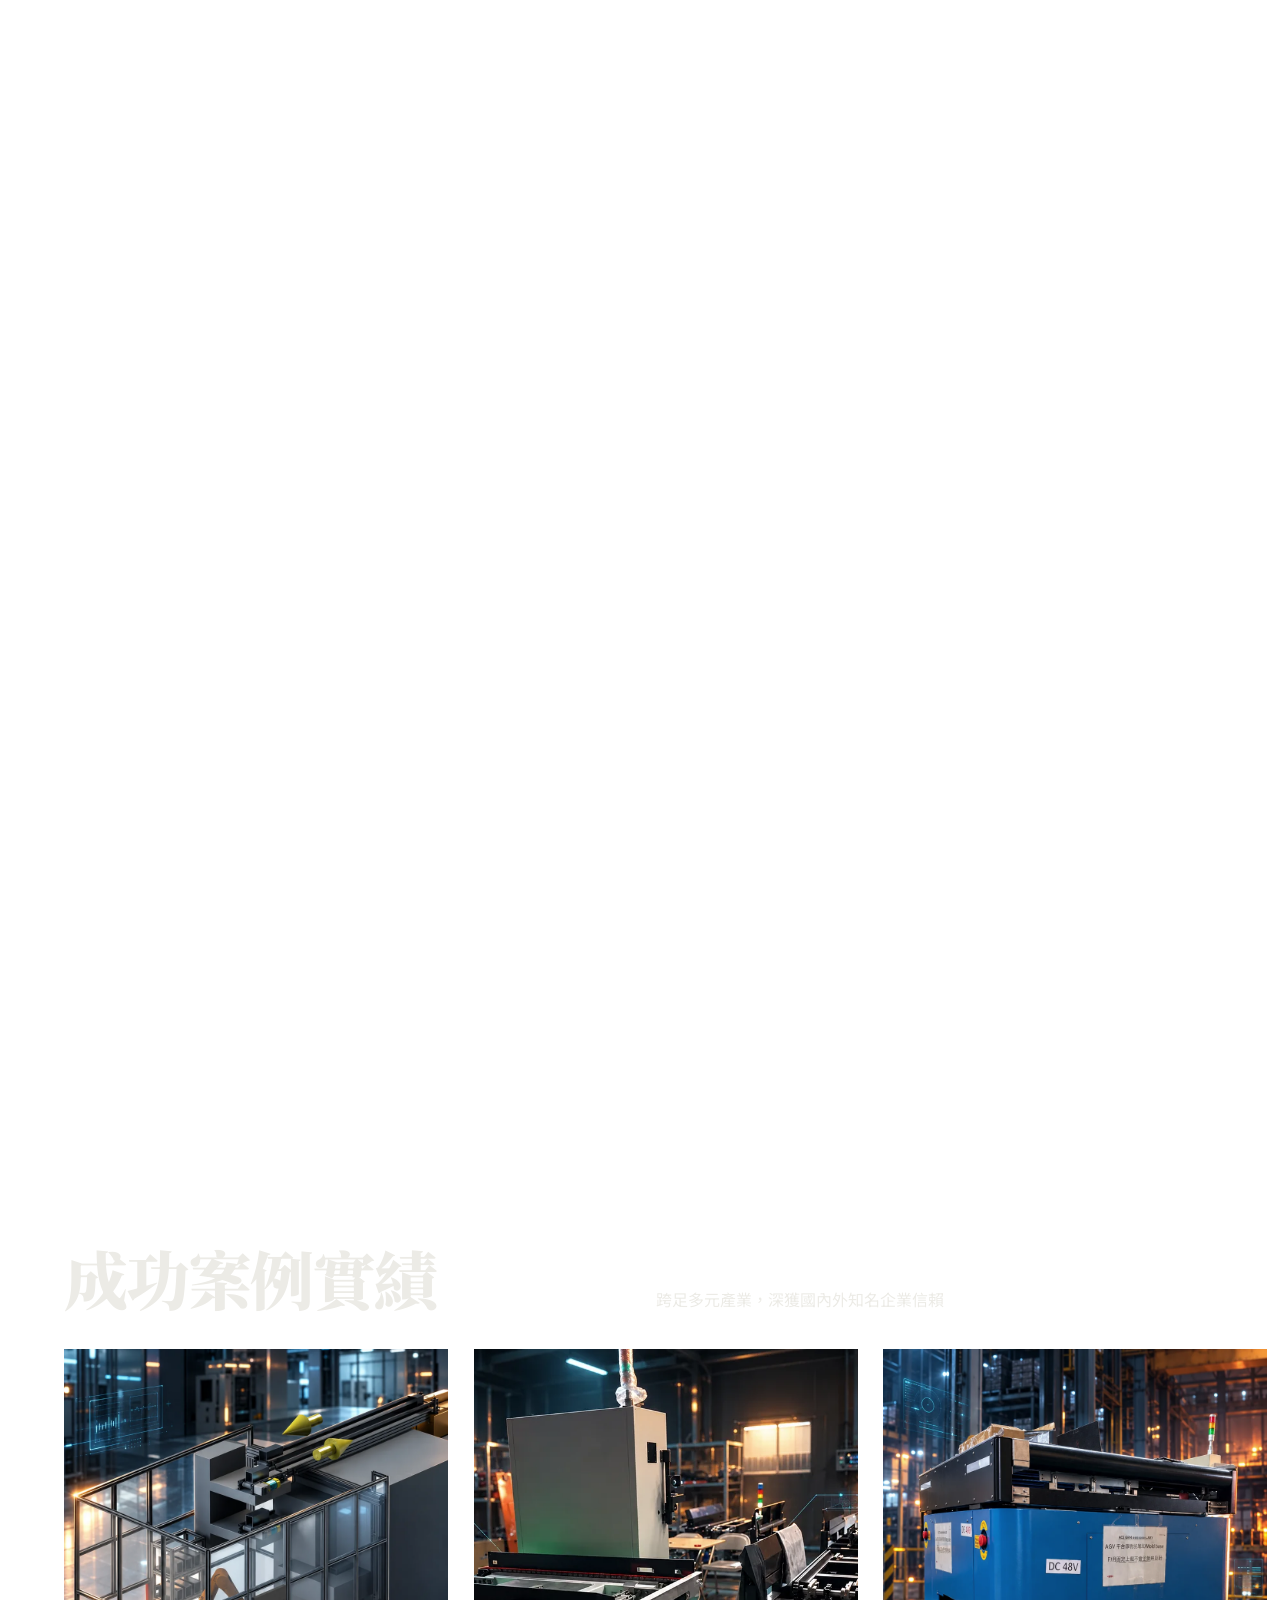
==== commit 3899d3e5: "feat: 首屏以下改為四幕連續敘事(四十年/兩種戰場/整合/交付與未來) 壹 年份推進(1984->今)、貳 潔淨室與重工左右展開、參 捲動切換八項業務並換背景、 肆 服務流程光軌+橫向案例+AI " ====
--- a/index.html
+++ b/index.html
@@ -78,6 +78,7 @@
 </div>
 
 <div class="cursor" aria-hidden="true"><span></span></div>
+<div class="chapter" id="chapter" aria-hidden="true"><span class="ch-no"></span><span class="ch-name"></span></div>
 
 <header class="nav" id="nav">
   <a class="nav-brand" href="#top" aria-label="擎添工業 Ching-Tech 回到頂部">
@@ -136,116 +137,143 @@
   <a class="scroll-cue" href="#about" aria-label="向下捲動"><i></i></a>
 </section>
 
-<!-- About -->
-<section id="about" class="about">
-  <div class="wrap">
-    <h2 class="sr">關於擎添工業 Ching-Tech Industrial</h2>
-    <p class="manifesto" id="manifesto">擎添工業有限公司創立於 1984 年，為台灣專業的工業自動化解決方案供應商。我們專精於為機械製造商及各類產業提供客製化的自動控制系統與電氣生產服務。</p>
-    <div class="about-grid">
-      <p class="about-body">在電腦監控系統與自動控制技術領域擁有卓越的專業能力，致力於協助客戶建構符合工業 4.0 標準的智慧工廠，實現企業的智慧製造轉型目標。</p>
-      <dl class="stats">
-        <div><dt>年產業經驗</dt><dd><b data-count="40">40</b>+</dd></div>
-        <div><dt>創立年份</dt><dd><b data-count="1984">1984</b></dd></div>
-        <div><dt>大核心領域</dt><dd><b data-count="8">8</b></dd></div>
-      </dl>
-    </div>
-  </div>
-  <figure class="about-img"><img src="images/cine/about.webp" alt="擎添工業 AGV 車隊與移動協作手臂在潔淨室內待命" loading="lazy" width="1920" height="1071"></figure>
-</section>
-
-<!-- Services -->
-<section id="services" class="services">
-  <div class="wrap">
-    <div class="sec-head">
-      <h2>核心業務領域</h2>
-      <p>提供從單機控制到整廠智慧化的一站式解決方案</p>
-    </div>
-    <ul class="svc-list">
-      <li data-cursor><h3>機械自動控制系統</h3><p>精密控制技術整合，為各類機械設備提供穩定的控制核心。</p></li>
-      <li data-cursor><h3>自動電氣生產客製化</h3><p>量身訂製電氣解決方案，滿足特殊製程需求。</p></li>
-      <li data-cursor><h3>電腦監控系統</h3><p>即時監控與數據管理，實現生產透明化。</p></li>
-      <li data-cursor><h3>機械手臂整合</h3><p>機器人自動化應用，提升生產彈性與效率。</p></li>
-      <li data-cursor><h3>無人搬運系統</h3><p>AGV/AMR 智慧物流，串聯廠內物料流動。</p></li>
-      <li data-cursor><h3>電腦數據分析</h3><p>大數據應用與優化，提供決策輔助。</p></li>
-      <li data-cursor><h3>工業 4.0 智慧工廠</h3><p>全方位數位轉型，建置現代化智慧生產環境。</p></li>
-      <li data-cursor><h3>系統整合服務</h3><p>跨平台、跨品牌整合能力，確保無縫協同運作。</p></li>
-    </ul>
-  </div>
-</section>
-
-<!-- AI -->
-<section class="ai-band" aria-labelledby="ai-cta-heading">
-  <div class="wrap">
-    <h2 id="ai-cta-heading">不只傳統自動化，更是 <em>AI 時代</em>企業升級的領航者</h2>
-    <div class="ai-foot">
-      <p>擎添助理 LINE AI Bot．ChingTech OS 智慧管理系統。讓 AI 成為企業升級的加速引擎。</p>
-      <a href="https://ai.ching-tech.com/" target="_blank" rel="noopener" class="btn dark" aria-label="探索 AI 升級方案（另開新分頁）" data-cursor>探索 AI 升級方案</a>
-    </div>
-  </div>
-</section>
-
-<!-- AGV -->
-<section class="feature" id="agv">
-  <div class="feature-media"><img src="images/cine/agv.webp" alt="擎添工業 AGV 在潔淨室內與輸送線精準對位" loading="lazy" width="1536" height="1024"></div>
-  <div class="feature-body wrap">
-    <h2>AGV/AMR<br>智慧物流搬運系統</h2>
+<!-- 壹 四十年 -->
+<section id="about" class="act1" data-chapter="壹|四十年">
+  <div class="act1-stage">
+    <div class="act1-bg">
+      <img class="bg1" src="images/cine/about.webp" alt="擎添工業 AGV 車隊與移動協作手臂在潔淨室內待命" width="1536" height="1024">
+      <img class="bg2" src="images/cine/monitor.webp" alt="" aria-hidden="true" width="1536" height="1024">
+    </div>
+    <div class="act1-shade" aria-hidden="true"></div>
+    <div class="act1-year" aria-hidden="true"><span id="yr">1984</span></div>
+    <div class="act1-beats wrap">
+      <h2 class="sr">關於擎添工業 Ching-Tech Industrial</h2>
+      <article class="beat on">
+        <p class="beat-tag">1984　創立於新北五股</p>
+        <p class="beat-text">擎添工業有限公司創立於 1984 年，為台灣專業的工業自動化解決方案供應商。我們專精於為機械製造商及各類產業提供客製化的自動控制系統與電氣生產服務。</p>
+      </article>
+      <article class="beat">
+        <p class="beat-tag">四十年的累積</p>
+        <p class="beat-text">在電腦監控系統與自動控制技術領域擁有卓越的專業能力，致力於協助客戶建構符合工業 4.0 標準的智慧工廠，實現企業的智慧製造轉型目標。</p>
+        <dl class="stats">
+          <div><dt>年產業經驗</dt><dd>40+</dd></div>
+          <div><dt>大核心領域</dt><dd>8</dd></div>
+          <div><dt>最高載重 AGV</dt><dd>2000<small>公斤</small></dd></div>
+        </dl>
+      </article>
+      <article class="beat">
+        <p class="beat-tag">2025　把 AI 帶進工廠</p>
+        <p class="beat-text">不只傳統自動化。擎添助理 LINE AI Bot 與 ChingTech OS 智慧管理系統，讓 AI 成為企業升級的加速引擎。</p>
+        <a href="https://ai.ching-tech.com/" target="_blank" rel="noopener" class="btn line" data-cursor aria-label="探索 AI 升級方案（另開新分頁）">探索 AI 升級方案</a>
+      </article>
+    </div>
+  </div>
+</section>
+
+<!-- 貳 兩種戰場 -->
+<section id="fields" class="act2" data-chapter="貳|兩種戰場">
+  <div class="wrap act2-head">
+    <h2>AGV/AMR 智慧物流搬運系統</h2>
     <p class="lead">提供從標準型到超重載型（最高 2000 公斤）的自動導引車解決方案。結合高精度定位與智能調度，實現工廠物流全面自動化。</p>
-    <ul class="pts">
-      <li><strong>全向式移動 (AMR)</strong>360 度靈活移動，無需轉向，適應狹窄空間。</li>
-      <li><strong>智能路徑規劃</strong>自主避障與路徑優化，效率最大化。</li>
-      <li><strong>重載能力</strong>專為金屬加工與大型設備設計的重載方案。</li>
-    </ul>
-  </div>
-</section>
-
-<!-- Robot -->
-<section class="feature alt" id="robot">
-  <div class="feature-media"><img src="images/cine/robot.webp" alt="擎添工業載有協作手臂的 AGV 停靠在潔淨室產線工作站旁" loading="lazy" width="1920" height="1071"></div>
-  <div class="feature-body wrap">
-    <h2>機械手臂<br>整合應用</h2>
-    <p class="lead">整合多品牌機械手臂（如 KUKA、FANUC、YASKAWA 等），打造高效能自動化工作站。從精密組裝到重型搬運，我們提供最適合的解決方案。</p>
-    <ul class="pts">
-      <li><strong>多元應用</strong>焊接、搬運、組裝、塗膠等製程自動化。</li>
-      <li><strong>人機協作</strong>導入協作型機器人，安全提升生產彈性。</li>
-      <li><strong>客製化程式開發</strong>針對特殊製程需求進行邏輯開發與優化。</li>
-    </ul>
-  </div>
-</section>
-
-<!-- Process -->
-<section id="process" class="process">
-  <div class="wrap process-grid">
-    <div class="process-head">
-      <h2>專業服務流程</h2>
-      <p>嚴謹的標準化作業，確保專案如期如質達成目標。</p>
-    </div>
-    <ol class="steps">
-      <li><span class="n">01</span><div><h3>需求評估</h3><p>現場勘查</p></div></li>
-      <li><span class="n">02</span><div><h3>方案設計</h3><p>效益分析</p></div></li>
-      <li><span class="n">03</span><div><h3>系統建置</h3><p>整合工程</p></div></li>
-      <li><span class="n">04</span><div><h3>測試驗收</h3><p>效能調校</p></div></li>
-      <li><span class="n">05</span><div><h3>教育訓練</h3><p>操作轉移</p></div></li>
-      <li><span class="n">06</span><div><h3>售後服務</h3><p>技術支援</p></div></li>
-    </ol>
-  </div>
-</section>
-
-<!-- Tech -->
+  </div>
+  <div class="act2-split" id="split">
+    <article class="field clean">
+      <img src="images/cine/agv.webp" alt="擎添工業 AGV 在潔淨室內與輸送線精準對位" loading="lazy" width="1452" height="1083">
+      <div class="field-in">
+        <h3>潔淨室內的精密</h3>
+        <p>半導體、面板、光學與電子廠，每一次對位都要精準，每一次移動都要安靜。</p>
+        <ul class="pts">
+          <li><strong>全向式移動 (AMR)</strong>360 度靈活移動，無需轉向，適應狹窄空間。</li>
+          <li><strong>智能路徑規劃</strong>自主避障與路徑優化，效率最大化。</li>
+        </ul>
+        <p class="chips"><span class="chip accent">半導體封測</span><span class="chip">面板廠</span><span class="chip">光學科技</span></p>
+      </div>
+    </article>
+    <article class="field heavy">
+      <img src="images/cine/case11.webp" alt="擎添工業重載 AGV 在重工業物流廠房中待命" loading="lazy" width="1000" height="1500">
+      <div class="field-in">
+        <h3>重工廠房的力量</h3>
+        <p>金屬加工、重型烤箱與大型設備，載得動、停得穩、跑得久。</p>
+        <ul class="pts">
+          <li><strong>重載能力</strong>專為金屬加工與大型設備設計的重載方案，最高 2000 公斤。</li>
+        </ul>
+        <p class="chips"><span class="chip accent">金屬加工</span><span class="chip">PCB 板廠</span><span class="chip">自動倉儲 ASRS</span></p>
+      </div>
+    </article>
+  </div>
+</section>
+
+<!-- 參 整合 -->
+<section id="services" class="act3" data-chapter="參|整合">
+  <div class="act3-stage">
+    <div class="act3-media" id="svc-media" aria-hidden="true">
+      <img class="on" src="images/cine/case7.webp" alt="" loading="lazy">
+      <img src="images/cine/case1.webp" alt="" loading="lazy">
+      <img src="images/cine/monitor.webp" alt="" loading="lazy">
+      <img src="images/hero-bg.webp" alt="" loading="lazy">
+      <img src="images/agv-fleet.webp" alt="" loading="lazy">
+      <img src="images/cine/analytics.webp" alt="" loading="lazy">
+      <img src="images/cine/factory.webp" alt="" loading="lazy">
+      <img src="images/cine/about.webp" alt="" loading="lazy">
+    </div>
+    <div class="act3-shade" aria-hidden="true"></div>
+    <div class="act3-ui wrap">
+      <div class="act3-head">
+        <h2>核心業務領域</h2>
+        <p>提供從單機控制到整廠智慧化的一站式解決方案</p>
+      </div>
+      <ol class="svc" id="svc">
+        <li class="on"><button type="button" data-cursor><h3>機械自動控制系統</h3></button><p>精密控制技術整合，為各類機械設備提供穩定的控制核心。</p></li>
+        <li><button type="button" data-cursor><h3>自動電氣生產客製化</h3></button><p>量身訂製電氣解決方案，滿足特殊製程需求。</p></li>
+        <li><button type="button" data-cursor><h3>電腦監控系統</h3></button><p>即時監控與數據管理，實現生產透明化。</p></li>
+        <li><button type="button" data-cursor><h3>機械手臂整合</h3></button><p>機器人自動化應用，提升生產彈性與效率。整合多品牌機械手臂（如 KUKA、FANUC、YASKAWA 等），打造高效能自動化工作站。</p><p class="more">焊接、搬運、組裝、塗膠等製程自動化。導入協作型機器人，安全提升生產彈性。針對特殊製程需求進行邏輯開發與優化。</p></li>
+        <li><button type="button" data-cursor><h3>無人搬運系統</h3></button><p>AGV/AMR 智慧物流，串聯廠內物料流動。</p></li>
+        <li><button type="button" data-cursor><h3>電腦數據分析</h3></button><p>大數據應用與優化，提供決策輔助。</p></li>
+        <li><button type="button" data-cursor><h3>工業 4.0 智慧工廠</h3></button><p>全方位數位轉型，建置現代化智慧生產環境。</p></li>
+        <li><button type="button" data-cursor><h3>系統整合服務</h3></button><p>跨平台、跨品牌整合能力，確保無縫協同運作。</p></li>
+      </ol>
+    </div>
+  </div>
+</section>
+
+<!-- 技術實力 -->
 <section id="tech" class="tech">
+  <div class="marquee" aria-hidden="true"><div><span>PLC</span><span>SCADA</span><span>IIoT</span><span>MES</span><span>AGV</span><span>AMR</span><span>PLC</span><span>SCADA</span><span>IIoT</span><span>MES</span><span>AGV</span><span>AMR</span></div></div>
   <div class="wrap">
     <div class="sec-head">
       <h2>堅強技術實力</h2>
       <p>掌握自主研發關鍵技術，持續創新，從底層控制到上層管理系統，提供全方位的技術支援。</p>
     </div>
     <div class="tech-grid">
-      <article><b>PLC</b><h3>PLC &amp; 運動控制</h3><p>精通多品牌 PLC 與高階運動控制算法</p></article>
-      <article><b>SCADA</b><h3>SCADA &amp; 數據可視化</h3><p>工廠監控管理系統與戰情室規劃</p></article>
-      <article><b>IIoT</b><h3>IIoT &amp; 工業 4.0</h3><p>設備聯網、數據採集與 MES 整合</p></article>
-    </div>
-  </div>
-</section>
-
-<!-- Cases -->
+      <article><h3>PLC &amp; 運動控制</h3><p>精通多品牌 PLC 與高階運動控制算法</p></article>
+      <article><h3>SCADA &amp; 數據可視化</h3><p>工廠監控管理系統與戰情室規劃</p></article>
+      <article><h3>IIoT &amp; 工業 4.0</h3><p>設備聯網、數據採集與 MES 整合</p></article>
+    </div>
+  </div>
+</section>
+
+<!-- 肆 交付 -->
+<section id="process" class="rail" data-chapter="肆|交付與未來">
+  <div class="rail-stage">
+    <div class="wrap rail-head">
+      <h2>專業服務流程</h2>
+      <p>嚴謹的標準化作業，確保專案如期如質達成目標。</p>
+    </div>
+    <div class="rail-big" aria-live="polite"><span class="n" id="rail-n">01</span><h3 id="rail-t">需求評估</h3><p id="rail-s">現場勘查</p></div>
+    <div class="rail-track">
+      <i class="rail-line"></i><i class="rail-prog" id="rail-prog"></i><i class="rail-agv" id="rail-agv"></i>
+      <ol class="rail-nodes" id="rail-nodes">
+        <li class="on" data-t="需求評估" data-s="現場勘查"><b>需求評估</b></li>
+        <li data-t="方案設計" data-s="效益分析"><b>方案設計</b></li>
+        <li data-t="系統建置" data-s="整合工程"><b>系統建置</b></li>
+        <li data-t="測試驗收" data-s="效能調校"><b>測試驗收</b></li>
+        <li data-t="教育訓練" data-s="操作轉移"><b>教育訓練</b></li>
+        <li data-t="售後服務" data-s="技術支援"><b>售後服務</b></li>
+      </ol>
+    </div>
+  </div>
+</section>
+
 <section id="cases" class="cases">
   <div class="cases-pin">
     <div class="wrap sec-head">
@@ -253,15 +281,28 @@
       <p>跨足多元產業，深獲國內外知名企業信賴</p>
     </div>
     <div class="cases-track" id="track">
-      <article data-cursor><img src="images/cine/case1.webp" alt="半導體封測大廠產線自動化與無人搬運系統案例" loading="lazy"><h3>半導體封測大廠</h3><p>產線自動化與無人搬運系統</p></article>
-      <article data-cursor><img src="images/cine/case10.webp" alt="傳統金屬加工產業重載型AGV 2000KG搬運案例" loading="lazy"><h3>傳統金屬加工產業</h3><p>重載型 AGV (2000KG)</p></article>
-      <article data-cursor><img src="images/cine/case11.webp" alt="美商科技產業重載AGV與ASRS自動倉儲系統案例" loading="lazy"><h3>美商科技產業</h3><p>重載 AGV (600KG) ASRS 系統</p></article>
-      <article data-cursor><img src="images/cine/case8.webp" alt="日商機械手臂產業台灣安川智慧產線案例" loading="lazy"><h3>日商機械手臂產業</h3><p>台灣安川智慧產線</p></article>
-      <article data-cursor><img src="images/cine/case7.webp" alt="台灣CNC加工產業精密加工自動化案例" loading="lazy"><h3>台灣 CNC 加工產業</h3><p>精密加工自動化</p></article>
-      <article data-cursor><img src="images/cine/case6.webp" alt="日本光學科技廠烤箱料架AGV倉儲系統案例" loading="lazy"><h3>日本光學科技廠</h3><p>烤箱料架 AGV 倉儲系統</p></article>
-      <article data-cursor><img src="images/cine/case4.webp" alt="面板廠自動化物料搬運系統案例" loading="lazy"><h3>面板廠</h3><p>自動化物料搬運</p></article>
-      <article data-cursor><img src="images/cine/case3.webp" alt="PCB板廠重型烤箱自動化搬運案例" loading="lazy"><h3>PCB 板廠</h3><p>重型烤箱自動化</p></article>
+      <article data-cursor><img src="images/cine/case1.webp" alt="半導體封測大廠產線自動化與無人搬運系統案例" loading="lazy"><h3>半導體封測大廠</h3><p>產線自動化與無人搬運系統</p><span class="chip accent">潔淨室</span></article>
+      <article data-cursor><img src="images/cine/case10.webp" alt="傳統金屬加工產業重載型AGV 2000KG搬運案例" loading="lazy"><h3>傳統金屬加工產業</h3><p>重載型 AGV (2000KG)</p><span class="chip">重工</span></article>
+      <article data-cursor><img src="images/cine/case11.webp" alt="美商科技產業重載AGV與ASRS自動倉儲系統案例" loading="lazy"><h3>美商科技產業</h3><p>重載 AGV (600KG) ASRS 系統</p><span class="chip">重工</span></article>
+      <article data-cursor><img src="images/cine/case8.webp" alt="日商機械手臂產業台灣安川智慧產線案例" loading="lazy"><h3>日商機械手臂產業</h3><p>台灣安川智慧產線</p><span class="chip accent">潔淨室</span></article>
+      <article data-cursor><img src="images/cine/case7.webp" alt="台灣CNC加工產業精密加工自動化案例" loading="lazy"><h3>台灣 CNC 加工產業</h3><p>精密加工自動化</p><span class="chip accent">精密</span></article>
+      <article data-cursor><img src="images/cine/case6.webp" alt="日本光學科技廠烤箱料架AGV倉儲系統案例" loading="lazy"><h3>日本光學科技廠</h3><p>烤箱料架 AGV 倉儲系統</p><span class="chip accent">潔淨室</span></article>
+      <article data-cursor><img src="images/cine/case4.webp" alt="面板廠自動化物料搬運系統案例" loading="lazy"><h3>面板廠</h3><p>自動化物料搬運</p><span class="chip accent">潔淨室</span></article>
+      <article data-cursor><img src="images/cine/case3.webp" alt="PCB板廠重型烤箱自動化搬運案例" loading="lazy"><h3>PCB 板廠</h3><p>重型烤箱自動化</p><span class="chip">重工</span></article>
       <a class="cases-more" href="https://ching-tech.github.io/chingtech-case-hub/" target="_blank" rel="noopener" data-cursor>看更多案例<br>案例展示</a>
+    </div>
+  </div>
+</section>
+
+<!-- 肆 AI 升級 -->
+<section class="ai-final" aria-labelledby="ai-cta-heading" data-chapter="肆|交付與未來">
+  <img src="images/cine/ai.webp" alt="" aria-hidden="true" loading="lazy" width="1536" height="1024">
+  <div class="ai-final-shade" aria-hidden="true"></div>
+  <div class="wrap ai-final-in">
+    <h2 id="ai-cta-heading">不只傳統自動化，更是 <em>AI 時代</em>企業升級的領航者</h2>
+    <div class="ai-foot">
+      <p>擎添助理 LINE AI Bot．ChingTech OS 智慧管理系統。讓 AI 成為企業升級的加速引擎。</p>
+      <a href="https://ai.ching-tech.com/" target="_blank" rel="noopener" class="btn solid" aria-label="探索 AI 升級方案（另開新分頁）" data-cursor>探索 AI 升級方案</a>
     </div>
   </div>
 </section>
--- a/css/website.css
+++ b/css/website.css
@@ -101,96 +101,153 @@
 html.js .hero-kicker, html.js .hero-sub, html.js .hero-actions { opacity: 0; }
 html.js .ln > span { transform: translateY(110%); }
 
-/* about */
-.about { padding-top: clamp(100px, 18vh, 220px); }
-.manifesto { font-family: var(--f-serif); font-size: clamp(1.55rem, 3.5vw, 3.5rem); font-weight: 500; line-height: 1.5; letter-spacing: -.01em; max-width: 24em; }
-.manifesto .c { transition: none; }
-.about-grid { display: grid; grid-template-columns: 1fr 1.2fr; gap: clamp(2rem, 6vw, 7rem); margin-top: clamp(3rem, 8vh, 7rem); align-items: end; }
-.about-body { color: var(--text-muted); max-width: 30em; font-size: 1.08rem; }
-.stats { display: grid; grid-template-columns: repeat(3, auto); justify-content: space-between; gap: 1.5rem; }
-.stats dt { font-family: var(--f-mono); letter-spacing: .08em; order: 2; color: var(--text-muted); font-size: .95rem; }
-.stats > div { display: flex; flex-direction: column; border-top: 1px solid var(--border); padding-top: 1rem; }
-.stats dd { order: 1; font: 800 clamp(2.6rem, 6vw, 6rem)/1 var(--f-serif); letter-spacing: -.03em; color: var(--accent); font-variant-numeric: tabular-nums; }
-.about-img { margin-top: clamp(4rem, 12vh, 9rem); height: min(86vh, 56vw); overflow: hidden; position: relative; }
-.about-img img { position: absolute; left: 0; top: -12%; width: 100%; height: 124%; object-fit: cover; }
-@media (max-width: 820px) { .about-grid { grid-template-columns: 1fr; } .about-img { height: 60vh; } }
-
-/* section heads */
 .sec-head { display: grid; grid-template-columns: 1fr 1fr; gap: 2rem; align-items: end; margin-bottom: clamp(2.5rem, 7vh, 5rem); }
-.sec-head h2, .process-head h2 { font-family: var(--f-serif); font-size: clamp(2.2rem, 6vw, 6rem); font-weight: 900; line-height: 1.1; letter-spacing: -.03em; }
-.sec-head p, .process-head p { color: var(--text-muted); max-width: 28em; font-size: 1.05rem; }
 @media (max-width: 820px) { .sec-head { grid-template-columns: 1fr; gap: 1rem; } }
-
-/* services */
-.services { padding-block: clamp(6rem, 16vh, 12rem); }
-.svc-list { border-top: 1px solid var(--border); }
-.svc-list li { display: grid; grid-template-columns: 1.1fr 1fr; gap: 2rem; align-items: center; padding: clamp(1.3rem, 3.4vh, 2.4rem) 0; border-bottom: 1px solid var(--border); position: relative; transition: padding .5s var(--ease), color .3s; }
-.svc-list li::before { content: ""; position: absolute; inset: 0 calc(var(--pad) * -1); background: linear-gradient(90deg, rgba(34,211,238,.1), transparent 70%); opacity: 0; transition: opacity .4s; z-index: -1; }
-.svc-list h3 { font-family: var(--f-serif); font-size: clamp(1.5rem, 3.4vw, 3.2rem); font-weight: 700; letter-spacing: -.02em; line-height: 1.2; transition: transform .5s var(--ease), color .3s; }
-.svc-list p { color: var(--text-muted); }
-.svc-list li:hover::before { opacity: 1; }
-.svc-list li:hover h3 { transform: translateX(1.2rem); color: var(--accent); }
-@media (max-width: 820px) { .svc-list li { grid-template-columns: 1fr; gap: .4rem; } }
-
-/* ai band */
-.ai-band { position: relative; padding-block: clamp(5rem, 14vh, 10rem); background: linear-gradient(90deg, rgba(14,14,16,.96) 0%, rgba(14,14,16,.78) 55%, rgba(14,14,16,.55) 100%), url("../images/cine/ai.webp") center/cover,  radial-gradient(900px 520px at 88% 100%, rgba(234,88,12,.28), transparent 62%), radial-gradient(700px 420px at 4% 0%, rgba(8,145,178,.2), transparent 60%), var(--bg-soft); border-block: 1px solid var(--border); }
-.ai-band h2 { font-family: var(--f-serif); font-size: clamp(2rem, 5.6vw, 5.6rem); font-weight: 900; line-height: 1.15; letter-spacing: -.03em; max-width: 14em; }
-.ai-foot { display: flex; justify-content: space-between; align-items: center; gap: 2rem; flex-wrap: wrap; margin-top: clamp(2rem, 6vh, 4rem); }
-.ai-foot p { max-width: 30em; color: var(--text-muted); font-size: 1.1rem; }
-.ai-band .btn.dark { background: transparent; border-color: var(--accent-2); color: var(--accent-2); }
-.ai-band .btn.dark:hover { background: var(--accent-2); color: var(--ink); }
-
-/* features */
-.feature { display: grid; grid-template-columns: 1.15fr 1fr; min-height: 100vh; border-top: 1px solid var(--border); }
-.feature.alt { grid-template-columns: 1fr 1.15fr; }
-.feature.alt .feature-media { order: 2; }
-.feature-media { position: relative; overflow: hidden; min-height: 60vh; }
-.feature-media img { position: absolute; left: 0; top: -10%; width: 100%; height: 120%; object-fit: cover; }
-.feature-body.wrap { max-width: none; margin: 0; display: flex; flex-direction: column; justify-content: center; padding: clamp(3rem, 8vh, 7rem) var(--pad); }
-.feature h2 { font-family: var(--f-serif); font-size: clamp(2rem, 4.2vw, 4.4rem); text-wrap: balance; font-weight: 900; line-height: 1.12; letter-spacing: -.03em; }
-.lead { color: var(--text-muted); font-size: 1.12rem; max-width: 32em; margin-top: 1.6rem; }
-.pts { margin-top: 2.4rem; }
-.pts li { padding: 1.1rem 0; border-top: 1px solid var(--border); color: var(--text-muted); }
-.pts strong { display: block; color: var(--bone); font-size: 1.15rem; margin-bottom: .2rem; }
-@media (max-width: 900px) { .feature, .feature.alt { grid-template-columns: 1fr; min-height: 0; } .feature.alt .feature-media { order: 0; } .feature-media { min-height: 52vh; } }
-
-/* process */
-.process { padding-block: clamp(6rem, 16vh, 12rem); background: var(--bg-soft); }
-.process-grid { display: grid; grid-template-columns: 1fr 1.2fr; gap: clamp(2rem, 6vw, 8rem); align-items: start; }
-.process-head { position: sticky; top: 18vh; }
-.process-head p { margin-top: 1.4rem; }
-.steps { position: relative; --p: 0; }
-.steps::before, .steps::after { content: ""; position: absolute; left: 0; top: 0; bottom: 0; width: 2px; background: var(--border); }
-.steps::after { background: var(--accent); transform-origin: top; transform: scaleY(var(--p)); }
-.steps li { display: flex; gap: clamp(1.2rem, 3vw, 2.6rem); align-items: baseline; padding: clamp(1.8rem, 6vh, 3.8rem) 0 clamp(1.8rem, 6vh, 3.8rem) clamp(1.6rem, 4vw, 3.4rem); opacity: .28; transition: opacity .6s var(--ease); }
-.steps li.on { opacity: 1; }
-.steps .n { font-family: var(--f-mono); letter-spacing: .08em; font: 700 1rem/1 var(--f-serif); color: var(--accent); letter-spacing: .06em; min-width: 2ch; }
-.steps h3 { font-family: var(--f-serif); font-size: clamp(1.8rem, 4vw, 3.8rem); font-weight: 900; letter-spacing: -.02em; line-height: 1.1; }
-.steps p { color: var(--text-muted); margin-top: .3rem; }
-@media (max-width: 900px) { .process-grid { grid-template-columns: 1fr; } .process-head { position: static; } }
-
-/* tech */
-.tech { padding-block: clamp(6rem, 16vh, 12rem); }
+.pts li { padding: 1rem 0; border-top: 1px solid rgba(236,235,230,.16); color: var(--text-muted); }
+.pts strong { display: block; color: var(--bone); font-size: 1.1rem; margin-bottom: .2rem; }
+
+/* chapter indicator */
+.chapter { position: fixed; left: calc(var(--pad) / 2 - .6rem); top: 50%; transform: translateY(-50%); writing-mode: vertical-rl; z-index: 600; display: flex; align-items: center; gap: .9rem; pointer-events: none; opacity: 0; transition: opacity .5s; mix-blend-mode: difference; color: #fff; }
+.chapter.on { opacity: 1; }
+.chapter .ch-no { font: 900 1.5rem/1 var(--f-serif); }
+.chapter .ch-name { font: 500 .8rem/1 var(--f-mono); letter-spacing: .12em; }
+@media (max-width: 900px) { .chapter { display: none; } }
+
+/* 壹 四十年 */
+.act1 { position: relative; background: var(--bg); }
+.act1-stage { position: relative; height: 100vh; height: 100svh; overflow: hidden; }
+.act1-bg, .act1-bg img { position: absolute; inset: 0; width: 100%; height: 100%; }
+.act1-bg img { object-fit: cover; will-change: transform, opacity; }
+.act1-bg .bg2 { opacity: 0; }
+.act1-shade { position: absolute; inset: 0; background: linear-gradient(to right, rgba(14,14,16,.9), rgba(14,14,16,.5) 55%, rgba(14,14,16,.2)), linear-gradient(to top, rgba(14,14,16,.9), rgba(14,14,16,0) 45%); }
+.act1-year { position: absolute; right: var(--pad); bottom: -.08em; font: 900 clamp(8rem, 30vw, 30rem)/1 var(--f-serif); letter-spacing: -.06em; color: transparent; -webkit-text-stroke: 1.5px rgba(34,211,238,.55); font-variant-numeric: tabular-nums; pointer-events: none; user-select: none; }
+.act1-beats { position: absolute; inset: 0; margin-inline: auto; display: flex; align-items: center; }
+.beat { position: absolute; max-width: min(40rem, 86vw); opacity: 0; visibility: hidden; transform: translateY(24px); transition: opacity .7s var(--ease), transform .7s var(--ease), visibility 0s .7s; }
+.beat.on { opacity: 1; visibility: visible; transform: none; transition-delay: 0s; }
+.beat-tag { font: 500 .95rem/1 var(--f-mono); letter-spacing: .1em; color: var(--accent); margin-bottom: 1.4rem; display: flex; align-items: center; gap: .7rem; }
+.beat-tag::before { content: ""; width: 2.4rem; height: 1px; background: var(--accent); }
+.beat-text { font: 500 clamp(1.4rem, 2.6vw, 2.5rem)/1.55 var(--f-serif); letter-spacing: -.005em; }
+.beat .btn { margin-top: 2rem; }
+.stats { display: flex; gap: clamp(1.5rem, 4vw, 4rem); margin-top: 2.4rem; }
+.stats > div { display: flex; flex-direction: column; border-top: 1px solid rgba(236,235,230,.3); padding-top: .9rem; }
+.stats dt { order: 2; font: 400 .85rem/1.4 var(--f-mono); letter-spacing: .06em; color: var(--text-muted); margin-top: .3rem; }
+.stats dd { order: 1; font: 900 clamp(2.2rem, 5vw, 4.4rem)/1 var(--f-serif); color: var(--accent); letter-spacing: -.03em; }
+.stats dd small { font-size: .35em; margin-left: .2em; color: var(--text-muted); letter-spacing: 0; }
+.act1.static .act1-stage { height: auto; padding-block: 7rem; }
+.act1.static .act1-beats { position: relative; flex-direction: column; align-items: flex-start; gap: 4rem; }
+.act1.static .beat { position: static; opacity: 1; visibility: visible; transform: none; }
+.act1.static .act1-year { display: none; }
+@media (max-width: 700px) { .act1-year { font-size: 40vw; } .stats { flex-wrap: wrap; } }
+
+/* 貳 兩種戰場 */
+.act2 { background: var(--bg); padding-top: clamp(5rem, 12vh, 9rem); }
+.act2-head { display: grid; grid-template-columns: 1fr 1fr; gap: 2rem; align-items: end; margin-bottom: clamp(2rem, 5vh, 4rem); }
+.act2-head h2 { font: 900 clamp(2.2rem, 5vw, 5rem)/1.12 var(--f-serif); letter-spacing: -.03em; }
+.act2-head .lead { margin: 0; }
+.act2-split { display: flex; height: 100vh; height: 100svh; min-height: 560px; border-block: 1px solid var(--border); }
+.field { position: relative; flex: 1 1 0; min-width: 0; overflow: hidden; border-left: 1px solid var(--border); }
+.field:first-child { border-left: 0; }
+.field > img { position: absolute; inset: 0; width: 100%; height: 100%; object-fit: cover; transition: filter .6s, transform 1.2s var(--ease); filter: brightness(.55) saturate(.9); }
+.field.clean > img { object-position: 22% 50%; }
+.field::after { content: ""; position: absolute; inset: 0; background: linear-gradient(to top, rgba(14,14,16,.92), rgba(14,14,16,.2) 60%, rgba(14,14,16,.55)); pointer-events: none; }
+.field.dom > img { filter: brightness(.85) saturate(1.05); transform: scale(1.04); }
+.field-in { position: absolute; z-index: 2; left: 0; bottom: 0; width: min(50vw, 44rem); padding: 0 clamp(1.4rem, 4vw, 4rem) clamp(2.4rem, 8vh, 5rem); }
+.field h3 { font: 900 clamp(1.9rem, 3.6vw, 3.6rem)/1.15 var(--f-serif); letter-spacing: -.03em; }
+.field-in > p { color: var(--text-muted); margin-top: .8rem; max-width: 28em; }
+.field .pts { margin-top: 1.4rem; }
+.field .chips { margin-top: 1.2rem; }
+.field-in > * { transition: opacity .5s; }
+.field:not(.dom) .pts, .field:not(.dom) .chips { opacity: 0; }
+.field:not(.dom) .field-in { opacity: .6; }
+@media (max-width: 900px) {
+  .act2-head { grid-template-columns: 1fr; }
+  .act2-split { flex-direction: column; height: auto; }
+  .field { min-height: 78vh; border-left: 0; border-top: 1px solid var(--border); }
+  .field-in { width: 100%; }
+  .field:not(.dom) .pts, .field:not(.dom) .chips { opacity: 1; }
+  .field > img { filter: brightness(.7); }
+}
+
+/* 參 整合 */
+.act3 { background: var(--bg); }
+.act3-stage { position: relative; height: 100vh; height: 100svh; min-height: 600px; overflow: hidden; }
+.act3-media, .act3-media img { position: absolute; inset: 0; width: 100%; height: 100%; }
+.act3-media img { object-fit: cover; opacity: 0; transform: scale(1.08); transition: opacity .9s var(--ease), transform 2.2s var(--ease); }
+.act3-media img.on { opacity: 1; transform: none; }
+.act3-shade { position: absolute; inset: 0; background: linear-gradient(to right, rgba(14,14,16,.94) 0%, rgba(14,14,16,.7) 42%, rgba(14,14,16,.15) 100%); }
+.act3-ui { position: absolute; inset: 0; margin-inline: auto; display: flex; flex-direction: column; justify-content: center; gap: clamp(.6rem, 2vh, 2rem); padding-top: 4.5rem; padding-bottom: 1.5rem; }
+.act3-head h2 { font: 900 clamp(1.8rem, 3.2vw, 3.2rem)/1.15 var(--f-serif); letter-spacing: -.03em; }
+.act3-head p { color: var(--text-muted); margin-top: .4rem; }
+.svc { max-width: 46rem; }
+.svc li { border-top: 1px solid rgba(236,235,230,.16); padding: .15rem 0; }
+.svc li:last-child { border-bottom: 1px solid rgba(236,235,230,.16); }
+.svc button { all: unset; box-sizing: border-box; display: block; width: 100%; cursor: pointer; padding: .35rem 0; }
+.svc button:focus-visible { outline: 2px solid var(--accent); outline-offset: 2px; }
+.svc h3 { font: 700 clamp(1.1rem, min(2.4vw, 3.5vh), 2.3rem)/1.2 var(--f-serif); letter-spacing: -.02em; color: var(--text-faint); transition: color .4s, transform .5s var(--ease); }
+.svc li.on h3 { color: var(--bone); transform: translateX(.9rem); }
+.svc li:hover h3 { color: var(--accent); }
+.svc p { color: var(--text-muted); max-height: 0; opacity: 0; overflow: hidden; transition: max-height .6s var(--ease), opacity .5s, margin .4s; font-size: .98rem; max-width: 36em; }
+.svc li.on p { max-height: 12em; opacity: 1; margin: .2rem 0 .7rem .9rem; }
+.svc .more { font-size: .88rem; }
+.act3.static .act3-stage { height: auto; }
+.act3.static .act3-ui { position: relative; padding-block: 5rem; }
+.act3.static .svc p { max-height: none; opacity: 1; margin: .2rem 0 .7rem .9rem; }
+.act3.static .act3-media { display: none; }
+@media (max-width: 800px) { .act3-shade { background: linear-gradient(to top, rgba(14,14,16,.95), rgba(14,14,16,.6)); } .svc .more { display: none; } }
+
+/* 技術實力 */
+.tech { padding-block: 0 clamp(5rem, 12vh, 9rem); background: var(--bg); }
+.marquee { overflow: hidden; border-block: 1px solid var(--border); padding-block: clamp(1rem, 3vh, 2rem); margin-bottom: clamp(4rem, 10vh, 7rem); }
+.marquee > div { display: flex; width: max-content; animation: slide 38s linear infinite; }
+.marquee span { font: 900 clamp(3.4rem, 9vw, 9rem)/1 var(--f-serif); letter-spacing: -.04em; color: transparent; -webkit-text-stroke: 1.5px rgba(34,211,238,.7); padding-inline: clamp(1.5rem, 3vw, 3rem); }
+@keyframes slide { to { transform: translateX(-50%); } }
+.tech .sec-head h2 { font: 900 clamp(2.2rem, 5vw, 5rem)/1.12 var(--f-serif); letter-spacing: -.03em; }
+.tech .sec-head p { color: var(--text-muted); max-width: 28em; }
 .tech-grid { display: grid; grid-template-columns: repeat(3, 1fr); border-top: 1px solid var(--border); }
-.tech-grid article { padding: clamp(1.6rem, 3vw, 3rem) clamp(1rem, 2vw, 2rem) 0 0; }
+.tech-grid article { padding: clamp(1.4rem, 3vw, 2.6rem) clamp(1rem, 2vw, 2rem) 0 0; }
 .tech-grid article + article { padding-left: clamp(1rem, 2vw, 2rem); border-left: 1px solid var(--border); }
-.tech-grid b { font-family: var(--f-serif); display: block; font: 900 clamp(3.4rem, 9vw, 9.5rem)/1 var(--f-serif); letter-spacing: -.04em; color: transparent; -webkit-text-stroke: 1.5px var(--accent); transition: color .5s; margin-bottom: 1.6rem; }
-.tech-grid article:hover b { color: var(--accent); }
-.tech-grid h3 { font-size: 1.5rem; font-weight: 700; }
+.tech-grid h3 { font: 700 clamp(1.3rem, 2vw, 1.8rem)/1.3 var(--f-serif); }
 .tech-grid p { color: var(--text-muted); margin-top: .5rem; }
 @media (max-width: 820px) { .tech-grid { grid-template-columns: 1fr; } .tech-grid article + article { border-left: 0; padding-left: 0; border-top: 1px solid var(--border); margin-top: 2rem; } }
 
-/* cases */
-.cases { padding-block: clamp(5rem, 12vh, 9rem) 0; background: var(--bg-soft); overflow: hidden; }
+/* 肆 服務流程:光軌 */
+.rail { background: var(--bg-soft); }
+.rail-stage { position: relative; height: 100vh; height: 100svh; min-height: 600px; display: flex; flex-direction: column; justify-content: space-between; padding-block: clamp(5.5rem, 12vh, 8rem) clamp(4rem, 12vh, 7rem); overflow: hidden; background: radial-gradient(900px 500px at 80% 40%, rgba(8,145,178,.2), transparent 62%), radial-gradient(700px 420px at 5% 100%, rgba(234,88,12,.12), transparent 60%), var(--bg-soft); }
+.rail-head { display: flex; justify-content: space-between; align-items: end; gap: 2rem; flex-wrap: wrap; }
+.rail-head h2 { font: 900 clamp(2rem, 4vw, 4rem)/1.1 var(--f-serif); letter-spacing: -.03em; }
+.rail-head p { color: var(--text-muted); max-width: 26em; }
+.rail-big { padding-inline: var(--pad); max-width: 1560px; width: 100%; margin-inline: auto; }
+.rail-big .n { display: block; font: 700 1rem/1 var(--f-mono); letter-spacing: .1em; color: var(--accent); margin-bottom: 1rem; }
+.rail-big h3 { font: 900 clamp(3.4rem, 12vw, 12rem)/1 var(--f-serif); letter-spacing: -.05em; }
+.rail-big p { color: var(--text-muted); font-size: clamp(1rem, 1.6vw, 1.4rem); margin-top: .6rem; }
+.rail-big h3, .rail-big p, .rail-big .n { transition: opacity .35s, transform .5s var(--ease); }
+.rail-big.swap h3, .rail-big.swap p, .rail-big.swap .n { opacity: 0; transform: translateY(18px); }
+.rail-track { position: relative; margin-inline: var(--pad); height: 64px; }
+.rail-line, .rail-prog { position: absolute; left: 0; right: 0; top: 14px; height: 2px; background: rgba(236,235,230,.18); }
+.rail-prog { background: var(--accent); box-shadow: 0 0 12px var(--accent); transform-origin: left; transform: scaleX(0); }
+.rail-agv { position: absolute; top: 4px; left: 0; width: 22px; height: 22px; margin-left: -11px; border-radius: 50%; background: var(--accent-2); box-shadow: 0 0 0 6px rgba(251,146,60,.2), 0 0 24px rgba(251,146,60,.8); }
+.rail-nodes { position: absolute; inset: 0; display: flex; justify-content: space-between; }
+.rail-nodes li { position: relative; width: 0; display: flex; justify-content: center; }
+.rail-nodes li::before { content: ""; position: absolute; top: 9px; width: 12px; height: 12px; border-radius: 50%; background: var(--bg-soft); border: 2px solid rgba(236,235,230,.4); transition: border-color .4s, background .4s; }
+.rail-nodes li.on::before, .rail-nodes li.past::before { border-color: var(--accent); background: var(--accent); }
+.rail-nodes b { position: absolute; top: 34px; white-space: nowrap; font: 500 .9rem/1 var(--f-cjk); color: var(--text-faint); transition: color .4s; }
+.rail-nodes li.on b { color: var(--bone); }
+.rail-nodes li:first-child b { left: 0; transform: none; } .rail-nodes li:last-child b { right: 0; }
+.rail.static .rail-stage { height: auto; gap: 3rem; }
+@media (max-width: 700px) { .rail-nodes b { font-size: .7rem; } .rail-nodes li:nth-child(even) b { top: 52px; } .rail-track { height: 80px; } }
+
+/* 案例 */
+.cases { padding-block: clamp(5rem, 12vh, 9rem) 0; background: var(--bg); overflow: hidden; }
 .cases-pin { display: flex; flex-direction: column; justify-content: center; min-height: 100vh; padding-bottom: 4rem; }
 .cases .sec-head { margin-bottom: clamp(1.5rem, 4vh, 3rem); }
+.cases .sec-head h2 { font: 900 clamp(2.2rem, 5vw, 5rem)/1.12 var(--f-serif); letter-spacing: -.03em; }
+.cases .sec-head p { color: var(--text-muted); max-width: 28em; }
 .cases-track { display: flex; gap: clamp(1rem, 2vw, 2rem); padding-inline: var(--pad); width: max-content; will-change: transform; }
-.cases-track article { width: clamp(260px, 27vw, 460px); }
-.cases-track img { width: 100%; aspect-ratio: 4 / 5; object-fit: cover; background: var(--surface); filter: saturate(.85); transition: filter .5s, transform .8s var(--ease); }
-.cases-track article { overflow: hidden; }
-.cases-track article:hover img { filter: none; transform: scale(1.03); }
-.cases-track h3 { font-size: 1.35rem; font-weight: 700; margin-top: 1rem; }
-.cases-track p { color: var(--text-muted); font-size: .95rem; }
+.cases-track article { width: clamp(280px, 30vw, 520px); overflow: hidden; }
+.cases-track img { width: 100%; aspect-ratio: 4 / 5; object-fit: cover; background: var(--surface); filter: saturate(.9); transition: filter .5s, transform .8s var(--ease); }
+.cases-track article:hover img { filter: none; transform: scale(1.04); }
+.cases-track h3 { font-size: 1.3rem; font-weight: 700; margin-top: 1rem; }
+.cases-track p { color: var(--text-muted); font-size: .95rem; margin-bottom: .6rem; }
 .cases-more { width: clamp(200px, 20vw, 320px); aspect-ratio: 1; display: grid; place-items: center; text-align: center; border: 1px solid var(--accent); border-radius: 50%; align-self: flex-start; color: var(--accent); font-size: 1.3rem; font-weight: 700; transition: background .3s, color .3s; flex: none; }
 .cases-more:hover { background: var(--accent); color: var(--cta-text); }
 @media (max-width: 900px), (prefers-reduced-motion: reduce) {
@@ -198,6 +255,16 @@
   .cases-track { width: auto; overflow-x: auto; scroll-snap-type: x mandatory; padding-bottom: 1rem; }
   .cases-track article, .cases-more { scroll-snap-align: start; flex: none; }
 }
+
+/* AI 升級 */
+.ai-final { position: relative; min-height: 92vh; display: flex; align-items: flex-end; overflow: hidden; background: var(--bg); }
+.ai-final > img { position: absolute; inset: 0; width: 100%; height: 100%; object-fit: cover; }
+.ai-final-shade { position: absolute; inset: 0; background: linear-gradient(to top, rgba(14,14,16,.96) 0%, rgba(14,14,16,.55) 42%, rgba(14,14,16,.1) 75%), linear-gradient(to right, rgba(14,14,16,.6), transparent 60%); }
+.ai-final-in { position: relative; z-index: 2; padding-block: clamp(4rem, 12vh, 8rem); }
+.ai-final h2 { font: 900 clamp(2.2rem, 6vw, 6.4rem)/1.15 var(--f-serif); letter-spacing: -.035em; max-width: 13em; }
+.ai-foot { display: flex; justify-content: space-between; align-items: center; gap: 2rem; flex-wrap: wrap; margin-top: clamp(1.8rem, 5vh, 3.4rem); }
+.ai-foot p { max-width: 30em; color: var(--text-muted); font-size: 1.1rem; }
+.lead { color: var(--text-muted); font-size: 1.12rem; max-width: 32em; margin-top: 1.6rem; }
 
 /* contact */
 .contact { padding-block: clamp(6rem, 16vh, 12rem) clamp(4rem, 10vh, 7rem); }
@@ -243,4 +310,5 @@
 .chip.accent { border-color: rgba(34,211,238,.45); background: rgba(8,145,178,.12); color: var(--accent); }
 body { background: radial-gradient(900px 600px at 0% 30%, rgba(8,145,178,.08), transparent 60%), var(--bg); }
 h1, h2, h3 { text-wrap: balance; }
-#agv .feature-media img { object-position: 18% 50%; }
+.rail-stage::before { content: ""; position: absolute; inset: 0 0 0 38%; background: url("../images/cine/factory.webp") center/cover; opacity: .32; -webkit-mask-image: linear-gradient(to right, transparent, #000 40%); mask-image: linear-gradient(to right, transparent, #000 40%); pointer-events: none; }
+.rail-stage > * { position: relative; z-index: 1; }
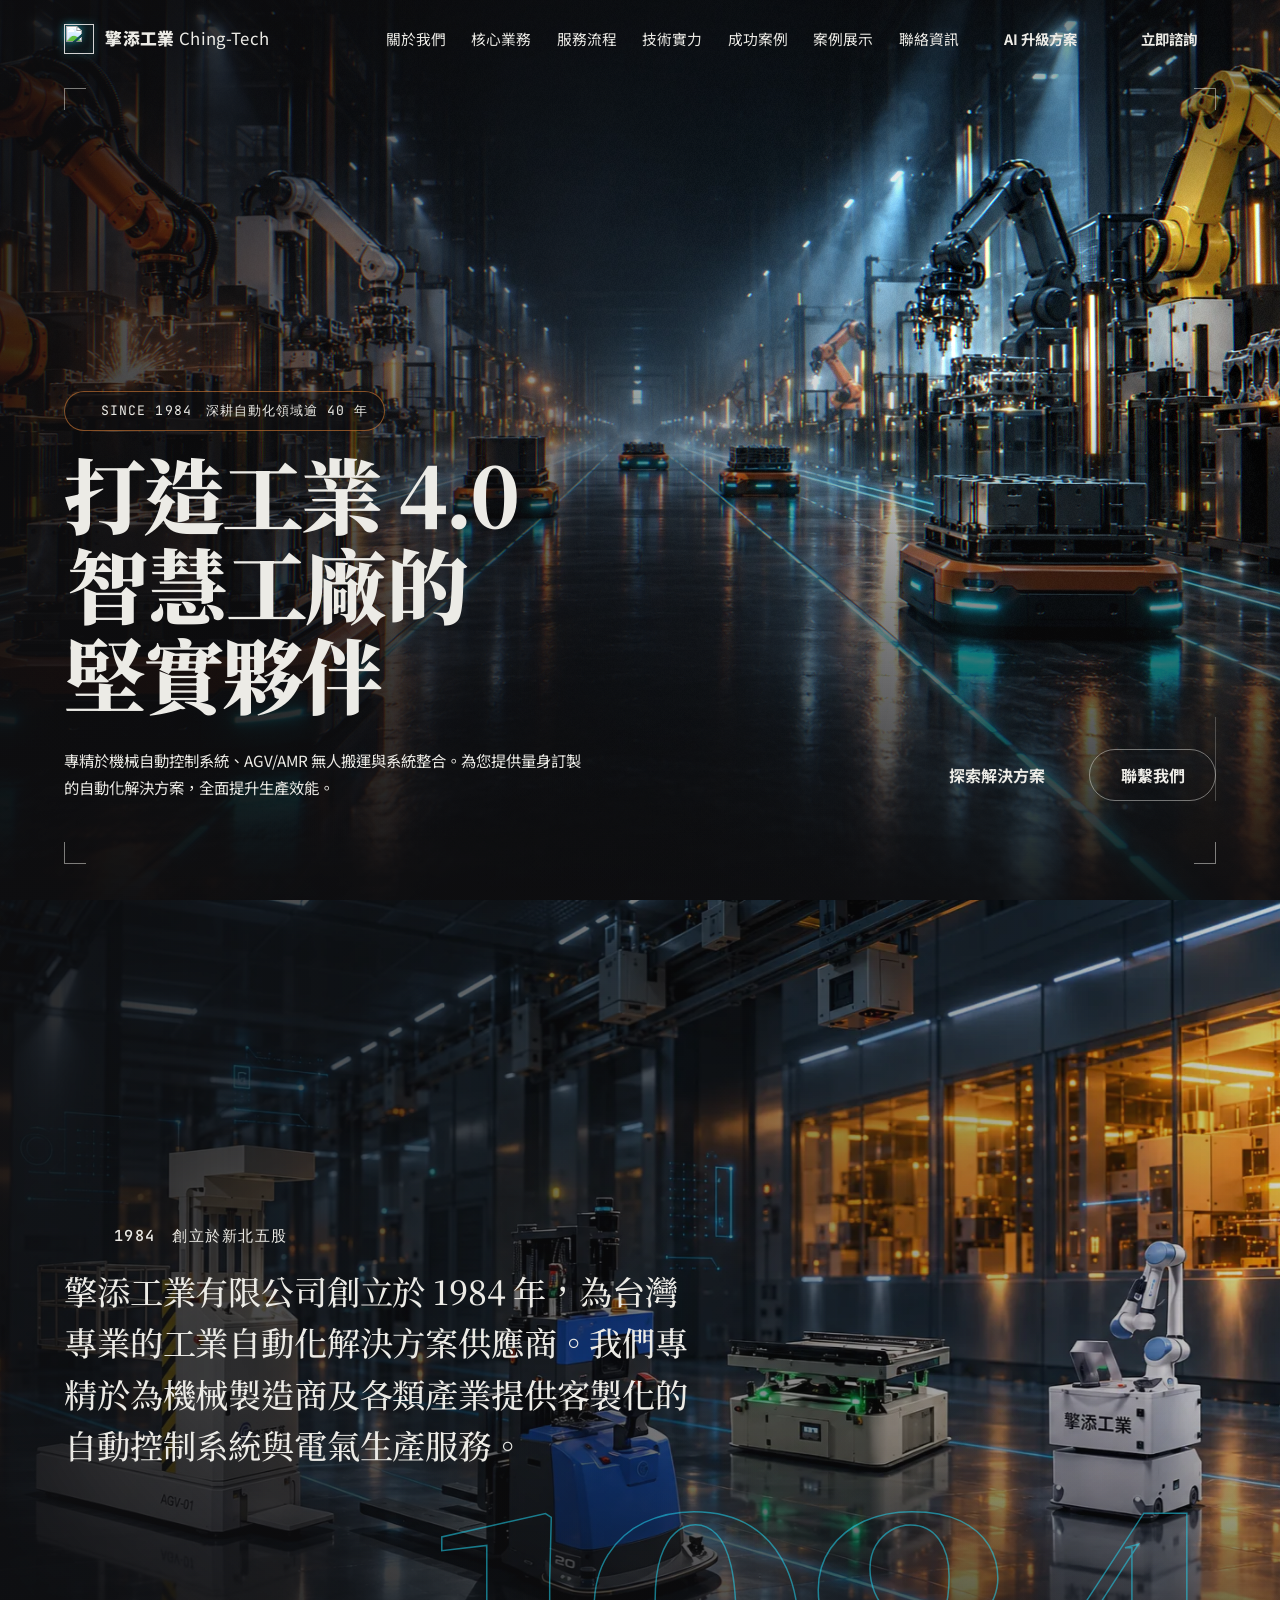
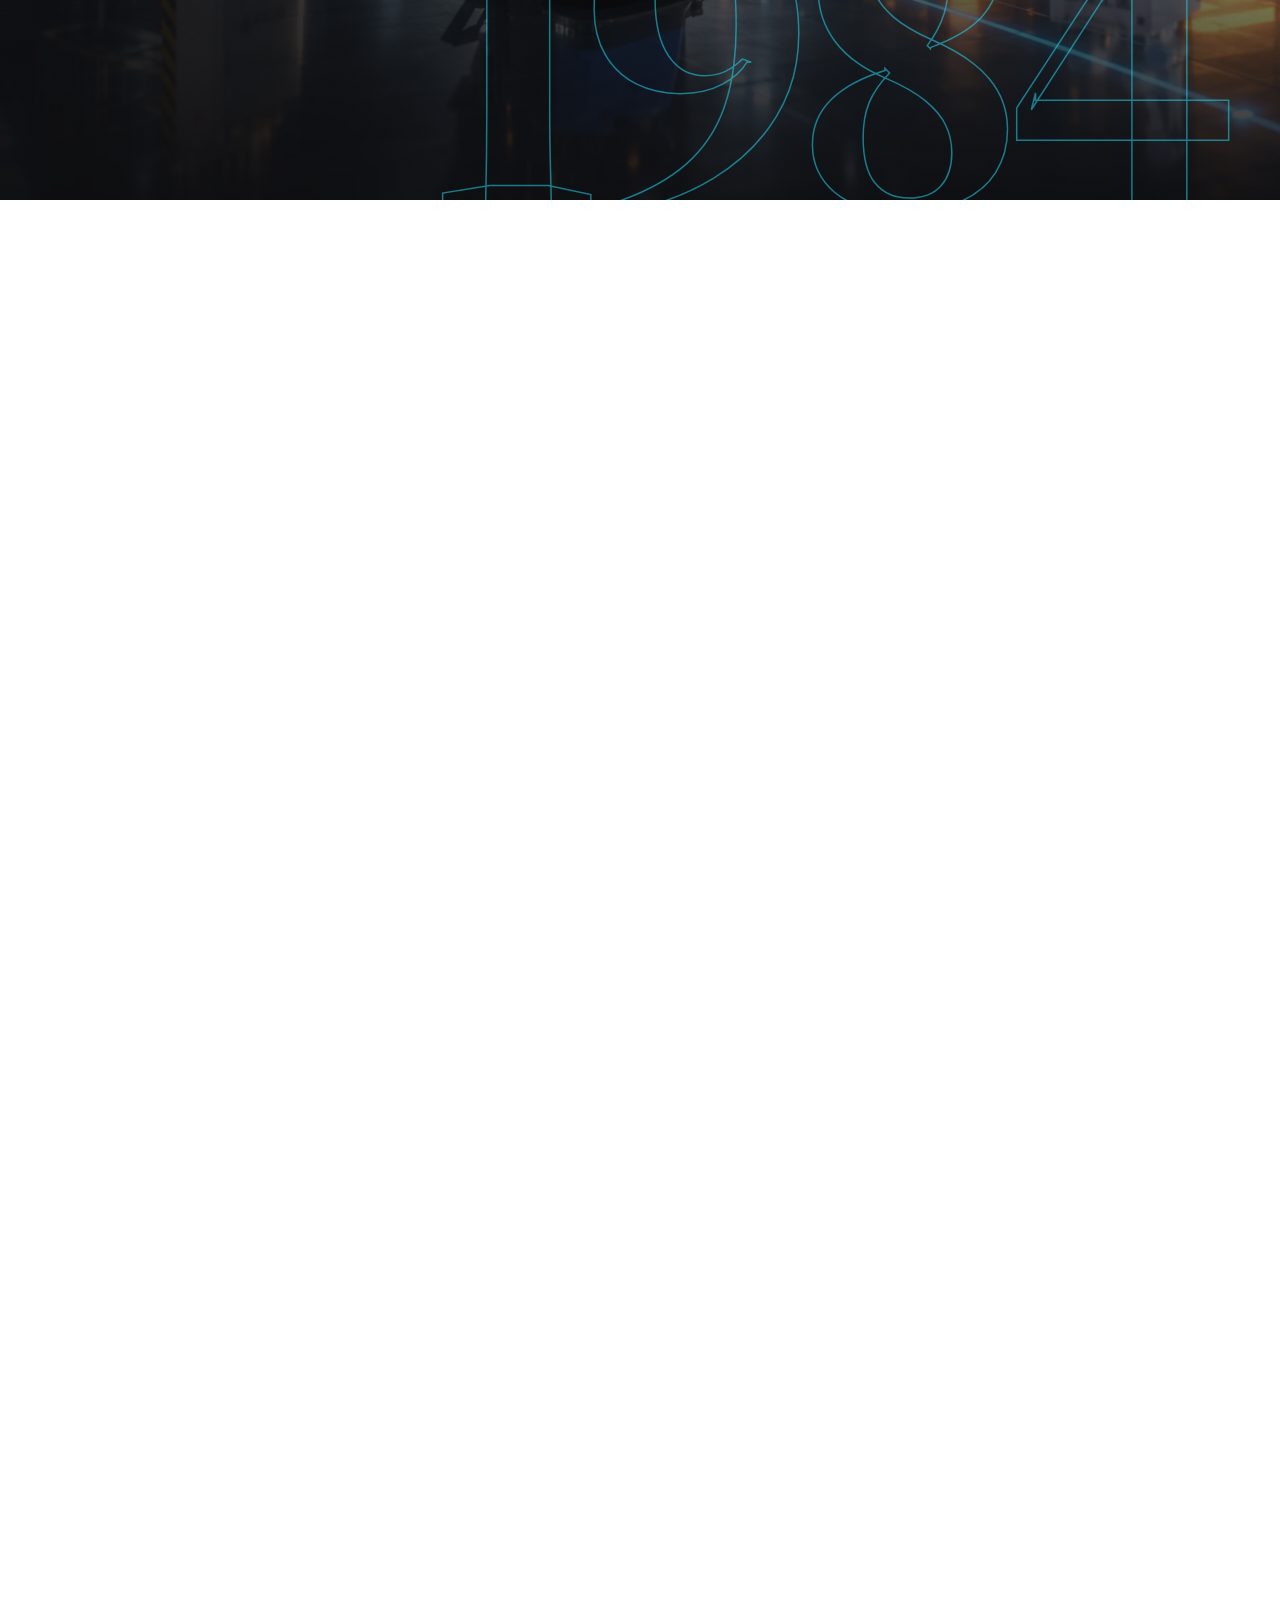
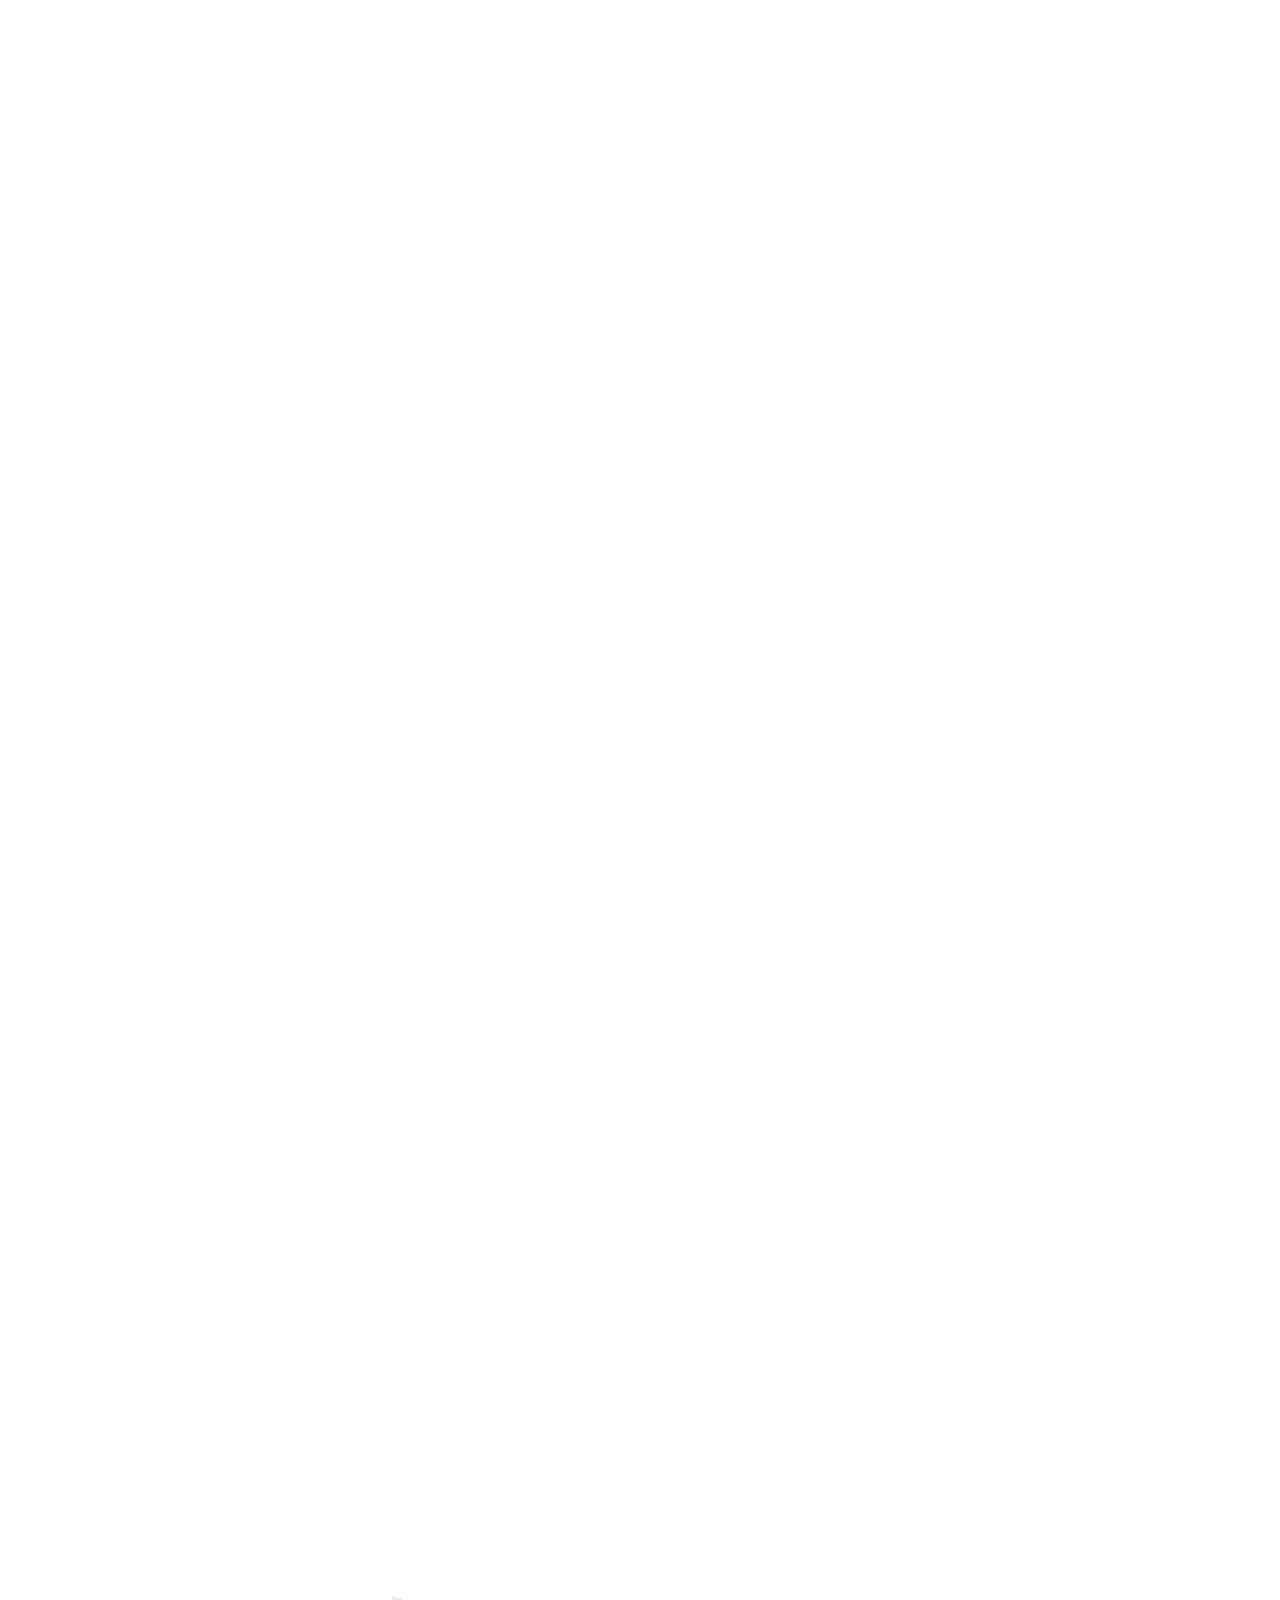
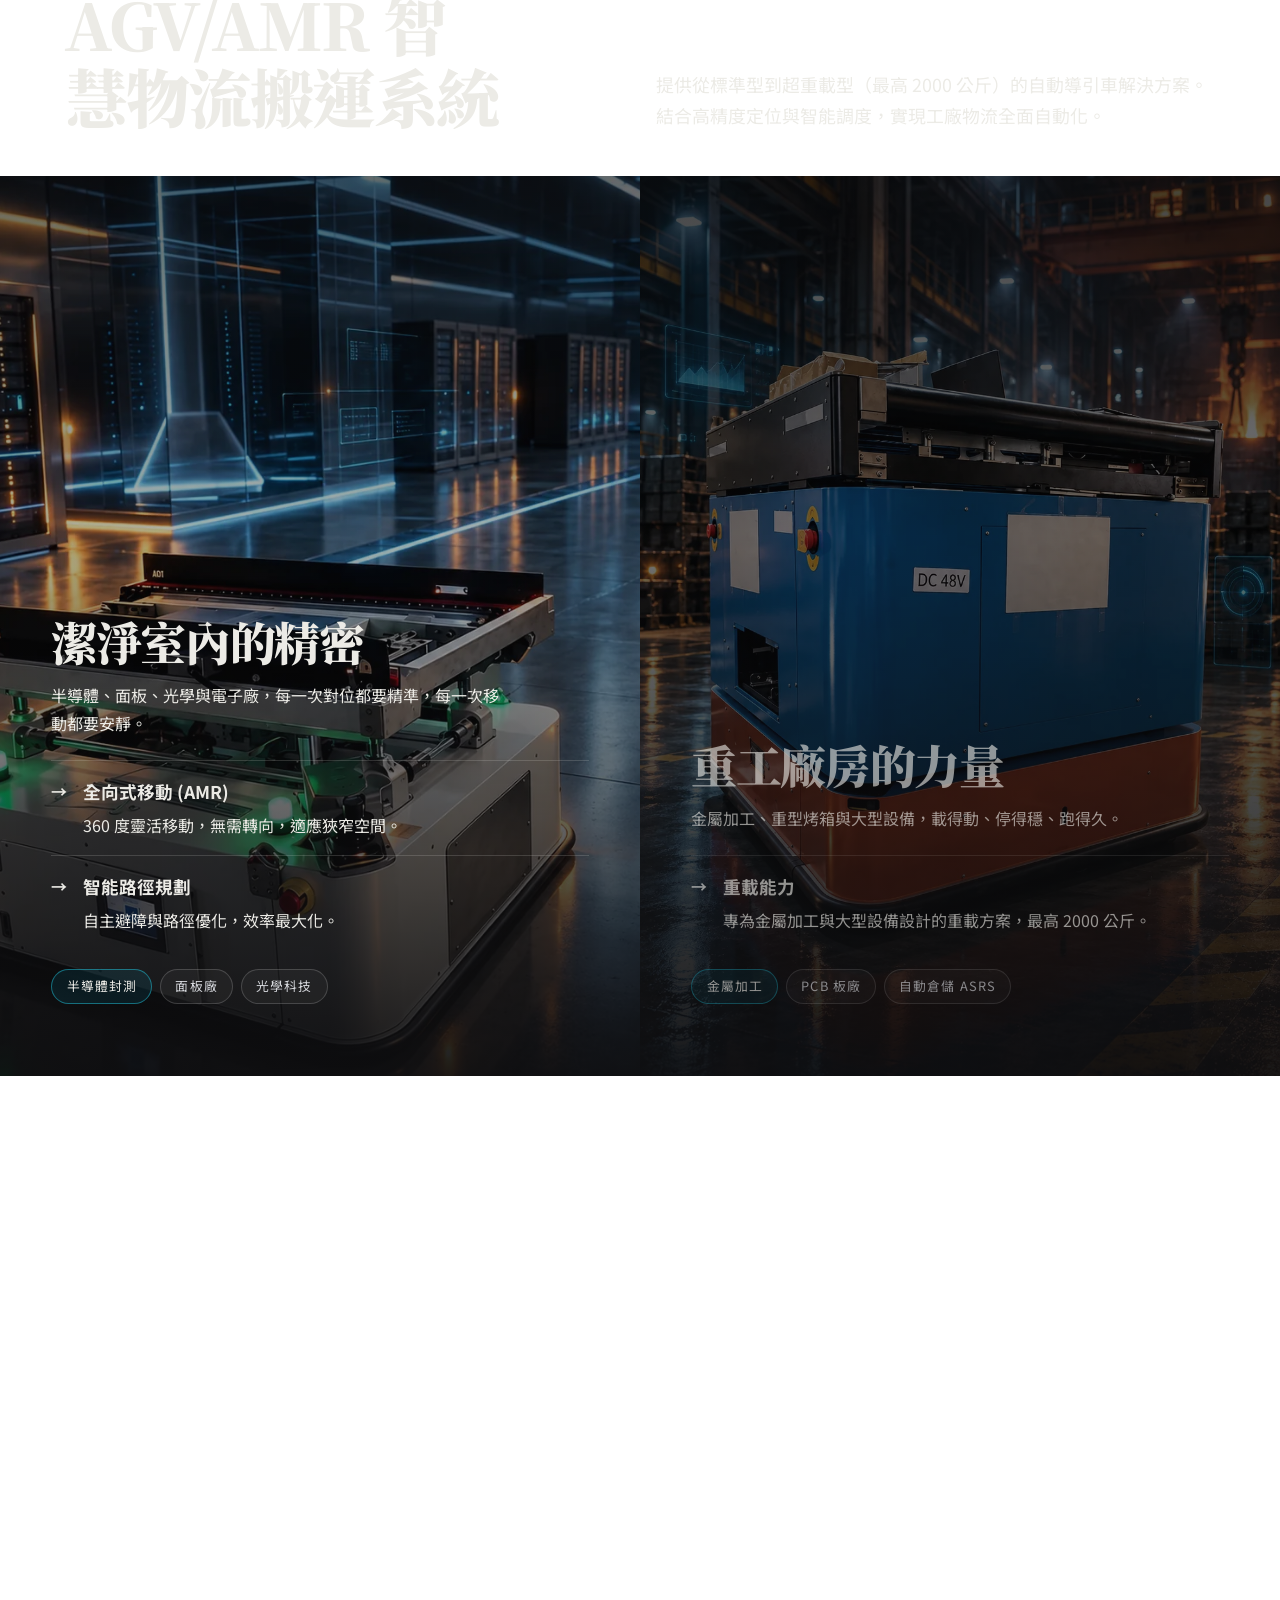
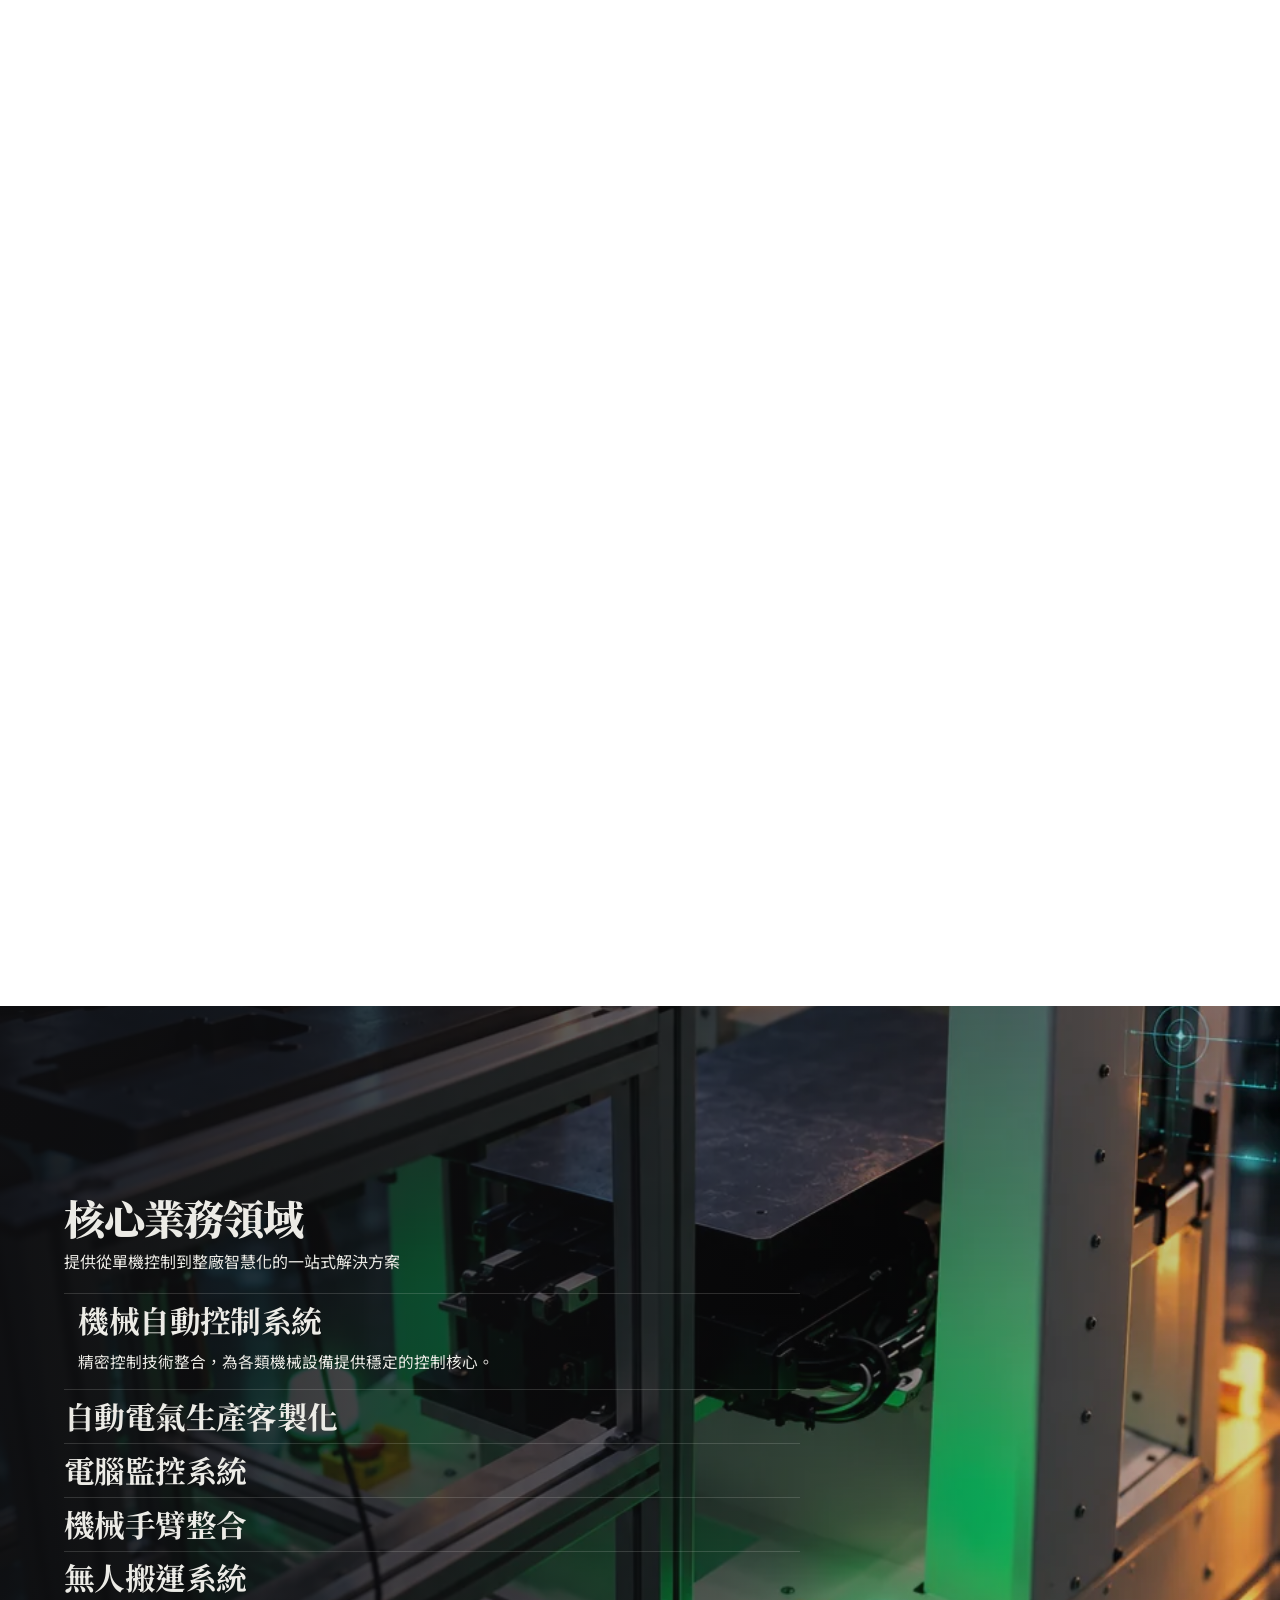
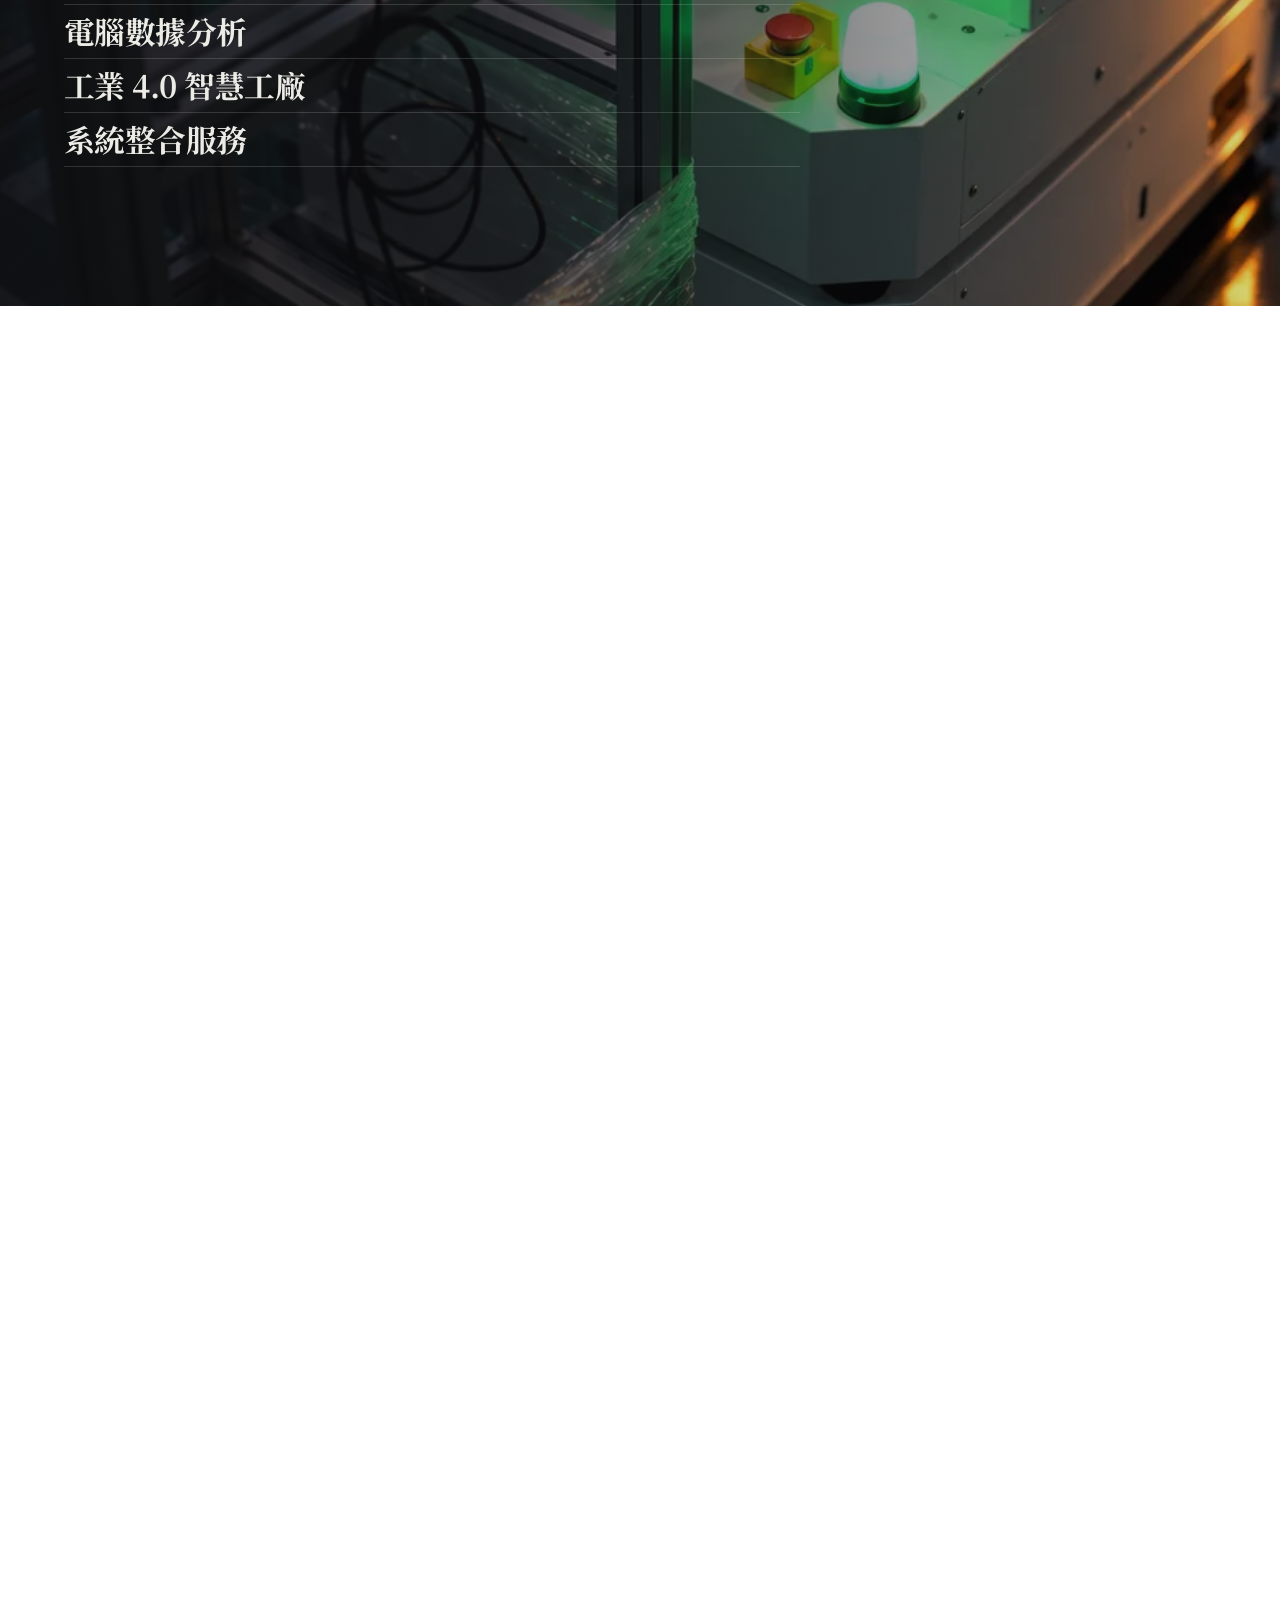
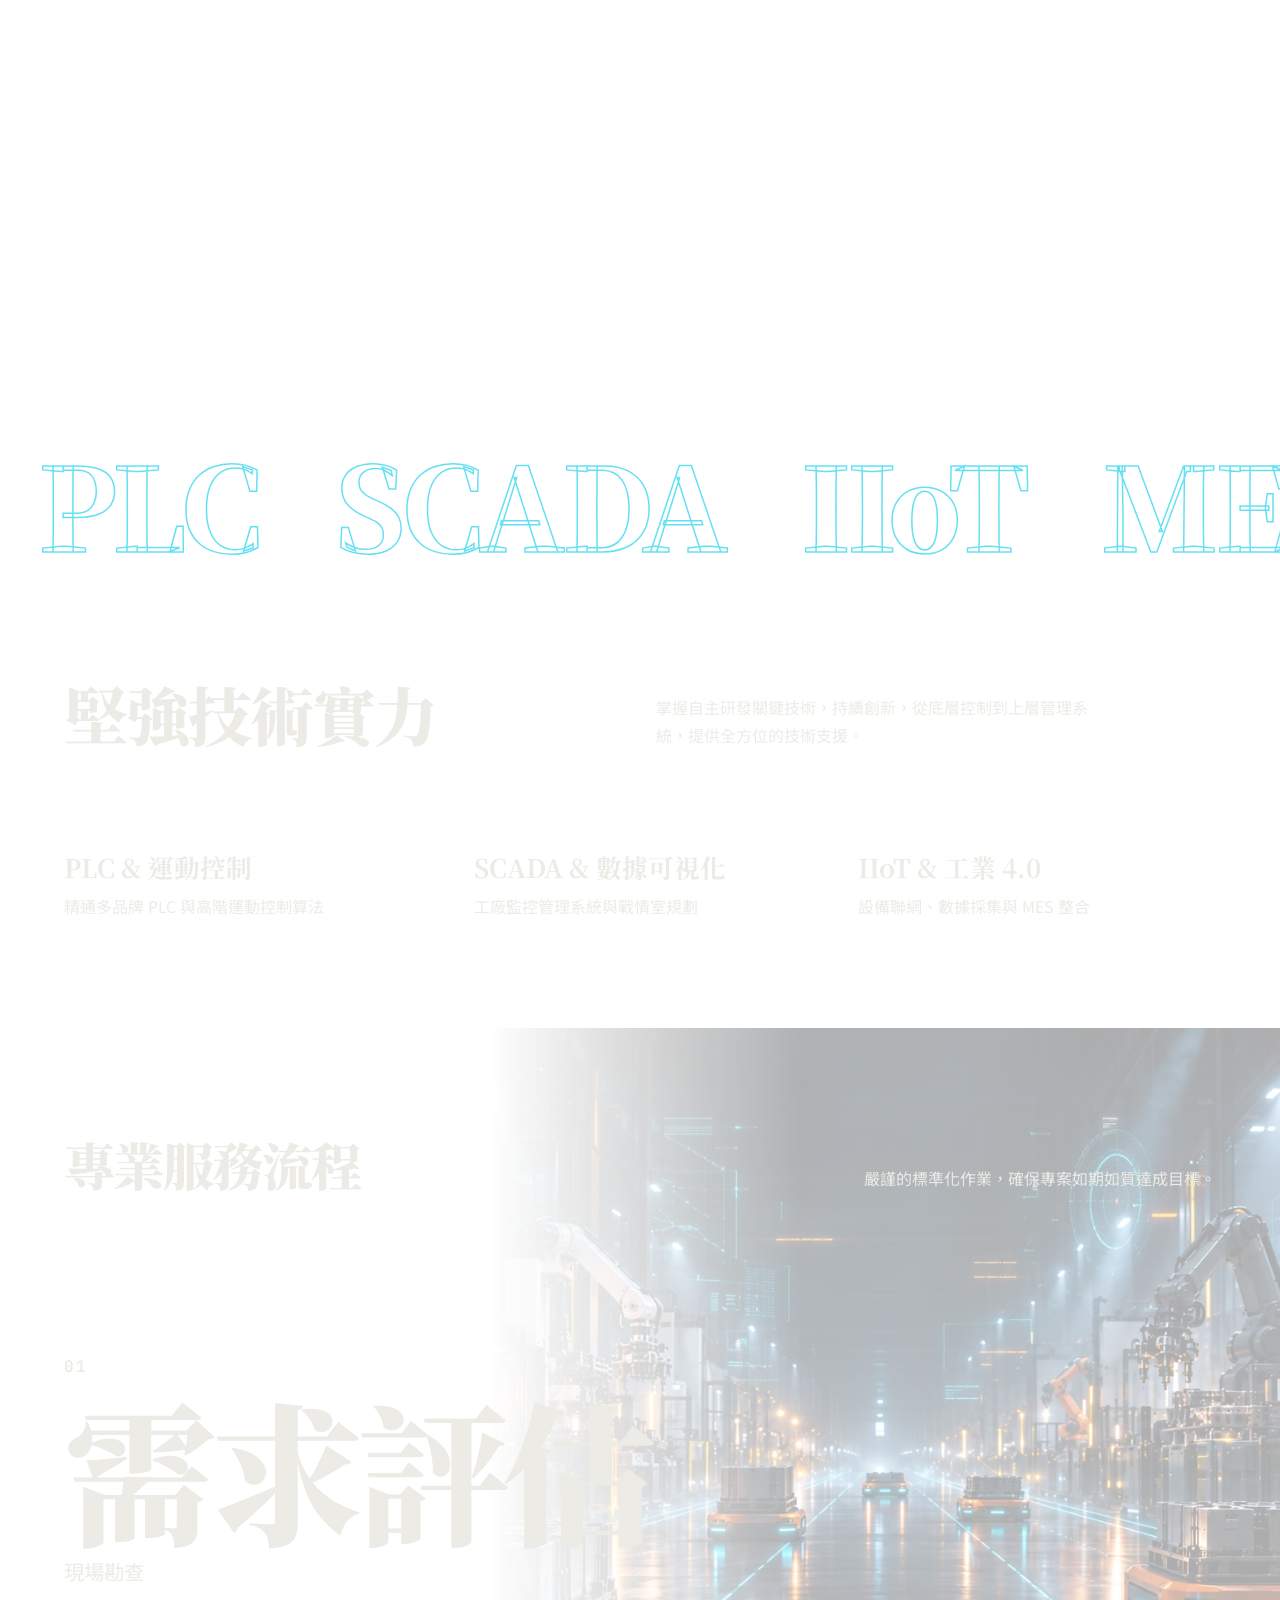
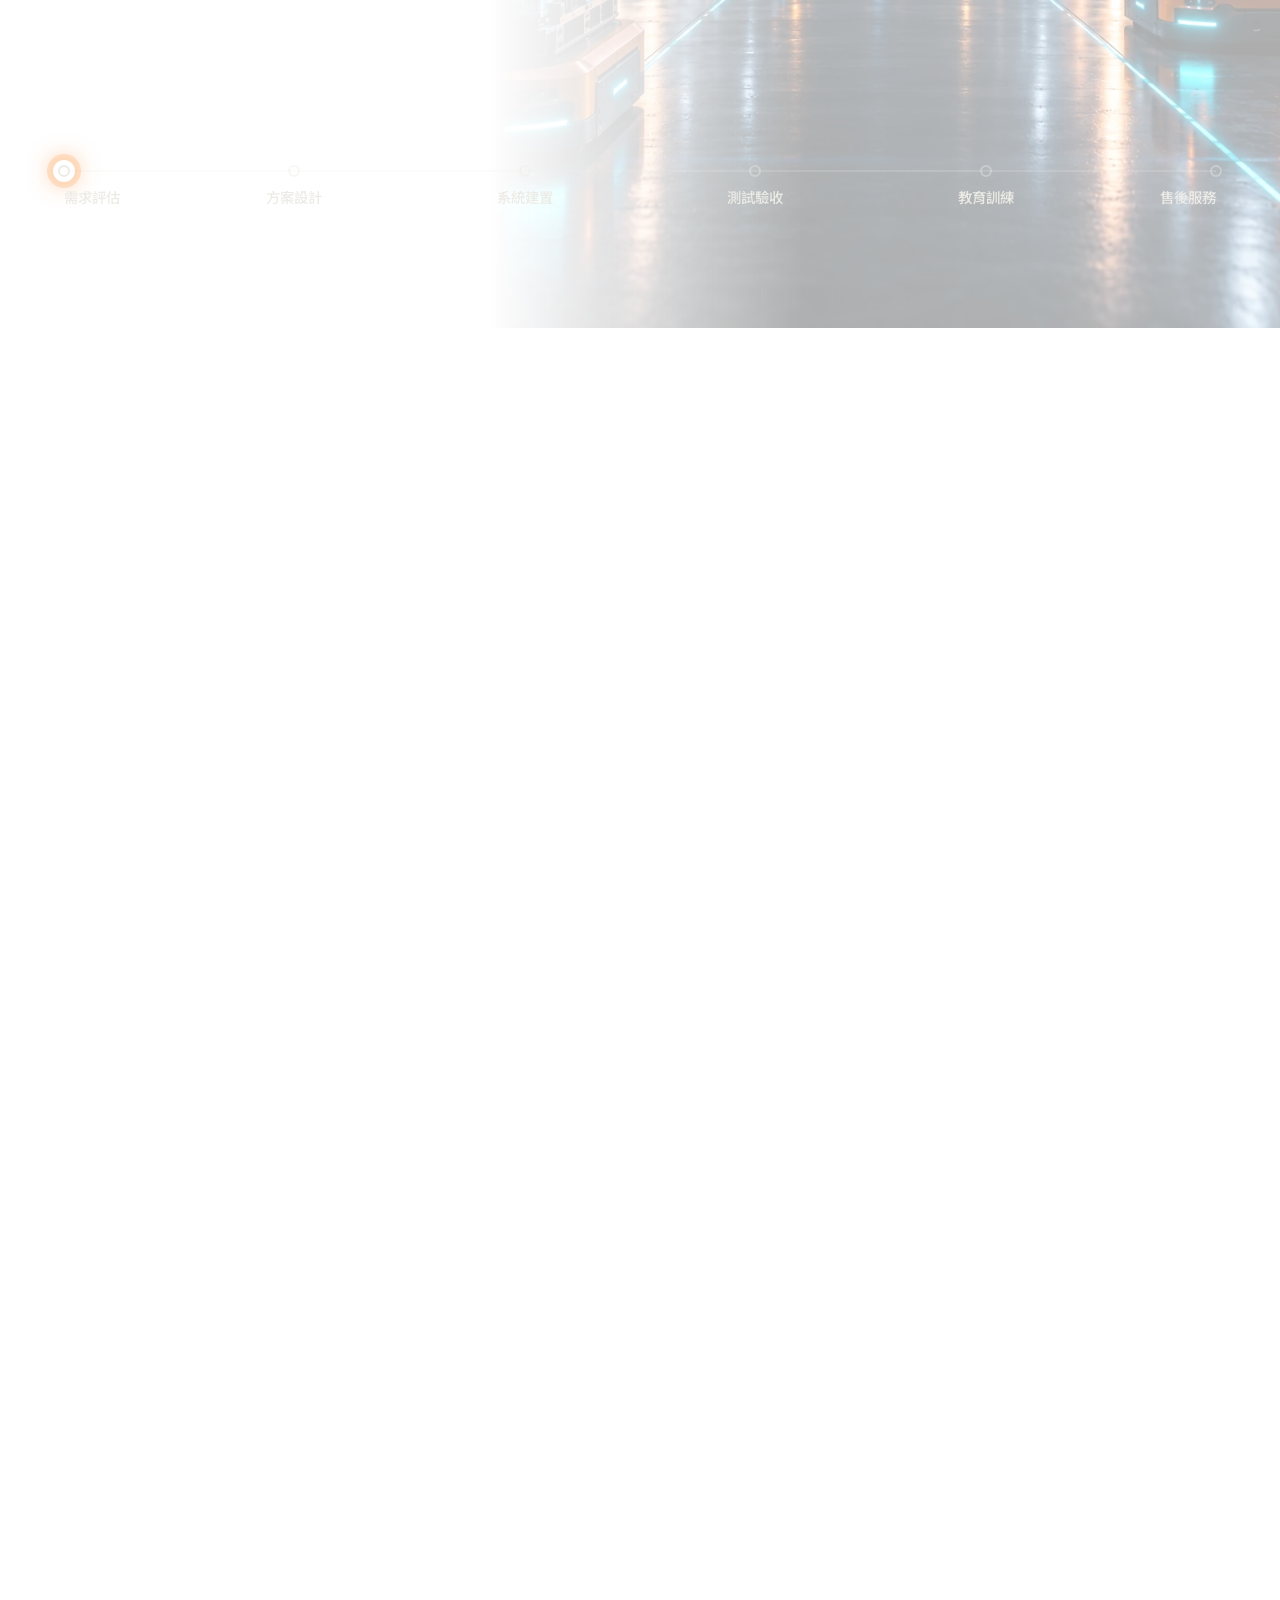
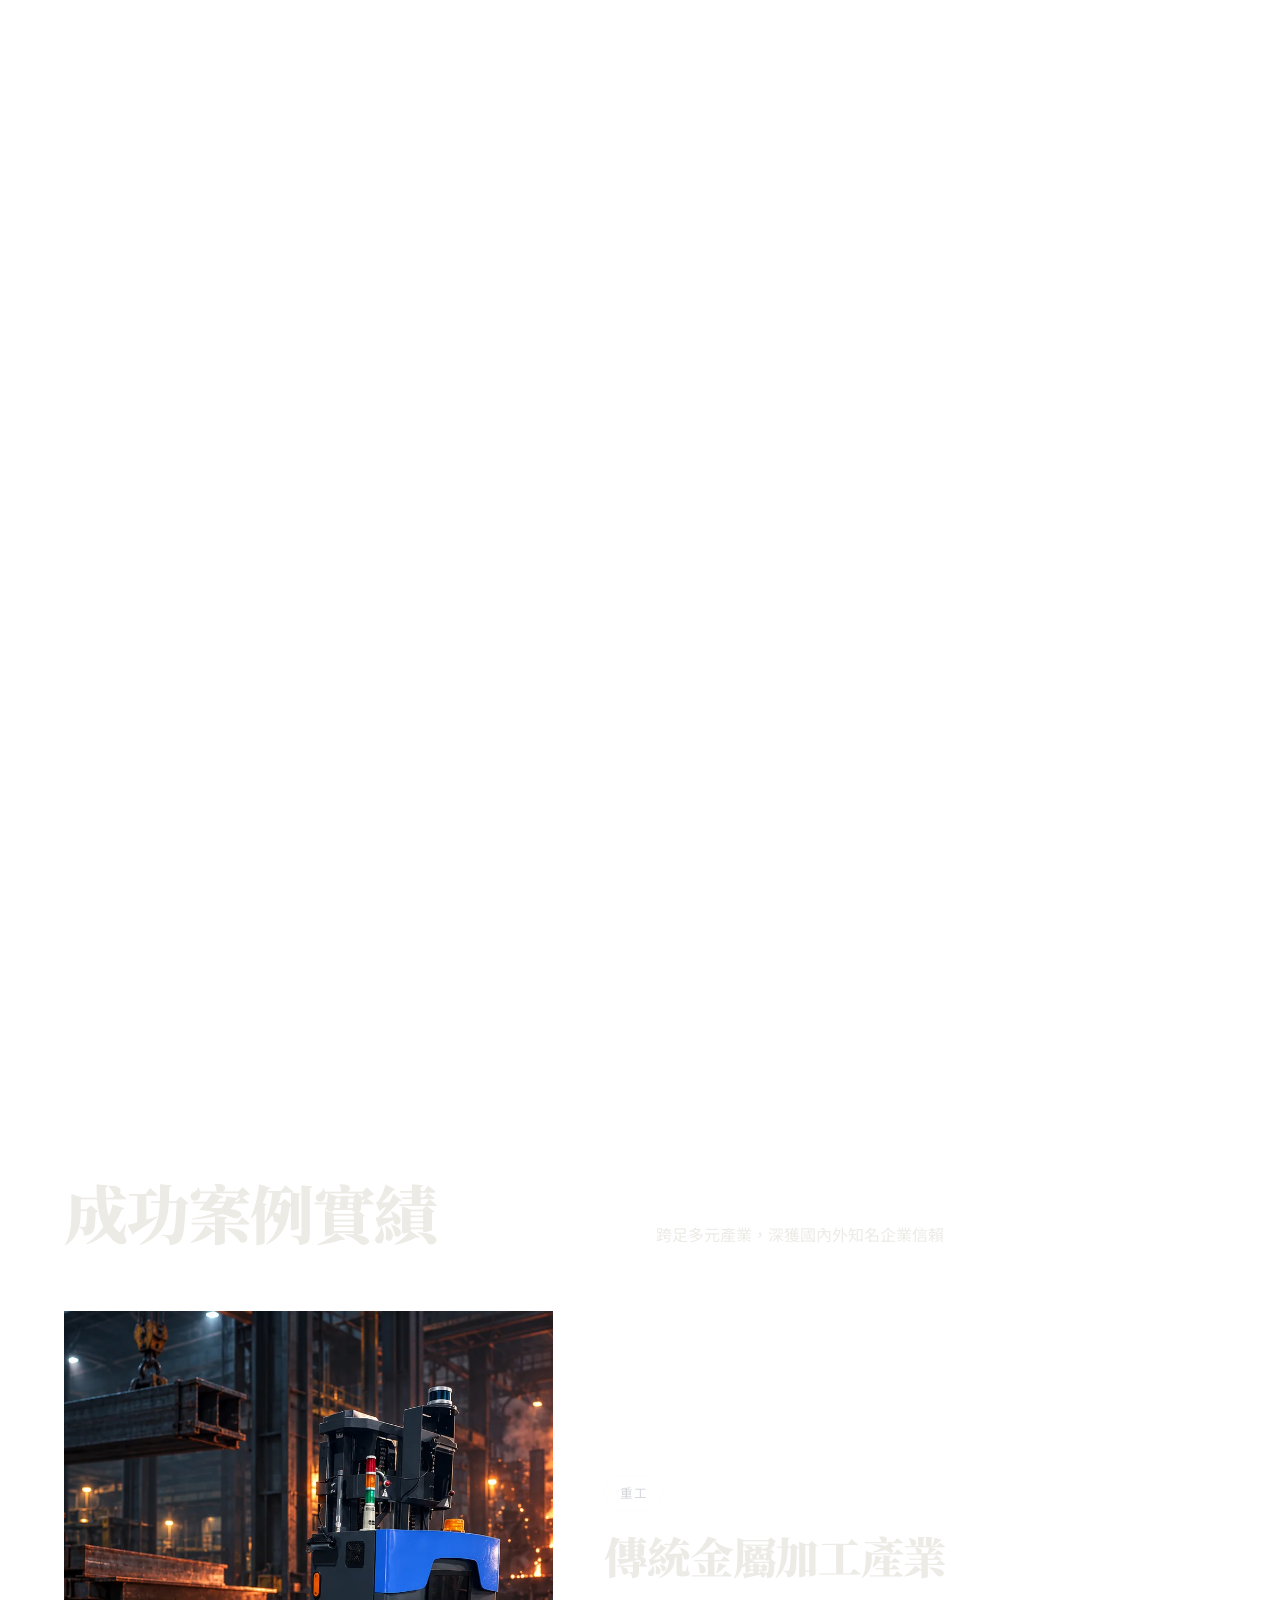
==== commit 9c76d6be: "feat(cases): 成功案例改為三大案例+五小卡,每張附現場實拍/設計圖縮圖 重做半導體/面板/光學/金屬加工案例圖(完整機身、貼紙留白);600KG 重載車改重工場景。 半導體標示為設計圖(原" ====
--- a/index.html
+++ b/index.html
@@ -275,22 +275,57 @@
 </section>
 
 <section id="cases" class="cases">
-  <div class="cases-pin">
-    <div class="wrap sec-head">
+  <div class="wrap">
+    <div class="sec-head">
       <h2>成功案例實績</h2>
       <p>跨足多元產業，深獲國內外知名企業信賴</p>
     </div>
-    <div class="cases-track" id="track">
-      <article data-cursor><img src="images/cine/case1.webp" alt="半導體封測大廠產線自動化與無人搬運系統案例" loading="lazy"><h3>半導體封測大廠</h3><p>產線自動化與無人搬運系統</p><span class="chip accent">潔淨室</span></article>
-      <article data-cursor><img src="images/cine/case10.webp" alt="傳統金屬加工產業重載型AGV 2000KG搬運案例" loading="lazy"><h3>傳統金屬加工產業</h3><p>重載型 AGV (2000KG)</p><span class="chip">重工</span></article>
-      <article data-cursor><img src="images/cine/case11.webp" alt="美商科技產業重載AGV與ASRS自動倉儲系統案例" loading="lazy"><h3>美商科技產業</h3><p>重載 AGV (600KG) ASRS 系統</p><span class="chip">重工</span></article>
-      <article data-cursor><img src="images/cine/case8.webp" alt="日商機械手臂產業台灣安川智慧產線案例" loading="lazy"><h3>日商機械手臂產業</h3><p>台灣安川智慧產線</p><span class="chip accent">潔淨室</span></article>
-      <article data-cursor><img src="images/cine/case7.webp" alt="台灣CNC加工產業精密加工自動化案例" loading="lazy"><h3>台灣 CNC 加工產業</h3><p>精密加工自動化</p><span class="chip accent">精密</span></article>
-      <article data-cursor><img src="images/cine/case6.webp" alt="日本光學科技廠烤箱料架AGV倉儲系統案例" loading="lazy"><h3>日本光學科技廠</h3><p>烤箱料架 AGV 倉儲系統</p><span class="chip accent">潔淨室</span></article>
-      <article data-cursor><img src="images/cine/case4.webp" alt="面板廠自動化物料搬運系統案例" loading="lazy"><h3>面板廠</h3><p>自動化物料搬運</p><span class="chip accent">潔淨室</span></article>
-      <article data-cursor><img src="images/cine/case3.webp" alt="PCB板廠重型烤箱自動化搬運案例" loading="lazy"><h3>PCB 板廠</h3><p>重型烤箱自動化</p><span class="chip">重工</span></article>
-      <a class="cases-more" href="https://ching-tech.github.io/chingtech-case-hub/" target="_blank" rel="noopener" data-cursor>看更多案例<br>案例展示</a>
-    </div>
+
+    <article class="cf pt">
+      <div class="cf-media">
+        <img src="images/cine/case10h.webp" alt="傳統金屬加工產業重載型 AGV 2000KG 搬運案例" loading="lazy" width="1085" height="1449">
+        <figure class="real"><img src="images/cases/case10-4.jpg" alt="重載型 AGV 現場實拍" loading="lazy"><figcaption>現場實拍</figcaption></figure>
+      </div>
+      <div class="cf-body">
+        <span class="chip">重工</span>
+        <h3>傳統金屬加工產業</h3>
+        <p class="cf-what">重載型 AGV (2000KG)</p>
+        <p class="cf-num"><b>2000</b><small>公斤</small></p>
+      </div>
+    </article>
+
+    <article class="cf rev">
+      <div class="cf-media">
+        <img src="images/cine/semis.webp" alt="半導體封測大廠潔淨室產線自動化與無人搬運案例" loading="lazy" width="1536" height="1024">
+        <figure class="real"><img src="images/cases/case1-1.png" alt="半導體封測大廠產線自動化設計圖" loading="lazy"><figcaption>設計圖</figcaption></figure>
+      </div>
+      <div class="cf-body">
+        <span class="chip accent">潔淨室</span>
+        <h3>半導體封測大廠</h3>
+        <p class="cf-what">產線自動化與無人搬運系統</p>
+      </div>
+    </article>
+
+    <article class="cf pt">
+      <div class="cf-media">
+        <img src="images/cine/case8.webp" alt="日商機械手臂產業台灣安川智慧產線案例" loading="lazy" width="937" height="1679">
+        <figure class="real"><img src="images/cases/case8-1.jpg" alt="載有協作手臂的 AGV 現場實拍" loading="lazy"><figcaption>現場實拍</figcaption></figure>
+      </div>
+      <div class="cf-body">
+        <span class="chip accent">潔淨室</span>
+        <h3>日商機械手臂產業</h3>
+        <p class="cf-what">台灣安川智慧產線</p>
+      </div>
+    </article>
+
+    <div class="cs-grid">
+      <article data-cursor><div class="cs-img"><img src="images/cine/case11.webp" alt="美商科技產業重載AGV與ASRS自動倉儲系統案例" loading="lazy"><figure class="real"><img src="images/cases/case11-1.jpg" alt="現場實拍" loading="lazy"><figcaption>實拍</figcaption></figure></div><h3>美商科技產業</h3><p>重載 AGV (600KG) ASRS 系統</p><span class="chip">重工</span></article>
+      <article data-cursor><div class="cs-img"><img src="images/cine/case7.webp" alt="台灣CNC加工產業精密加工自動化案例" loading="lazy"><figure class="real"><img src="images/cases/case7-1.jpg" alt="現場實拍" loading="lazy"><figcaption>實拍</figcaption></figure></div><h3>台灣 CNC 加工產業</h3><p>精密加工自動化</p><span class="chip accent">精密</span></article>
+      <article data-cursor><div class="cs-img"><img src="images/cine/case6.webp" alt="日本光學科技廠烤箱料架AGV倉儲系統案例" loading="lazy"><figure class="real"><img src="images/cases/case6-2.jpg" alt="現場實拍" loading="lazy"><figcaption>實拍</figcaption></figure></div><h3>日本光學科技廠</h3><p>烤箱料架 AGV 倉儲系統</p><span class="chip accent">潔淨室</span></article>
+      <article data-cursor><div class="cs-img"><img src="images/cine/case4.webp" alt="面板廠自動化物料搬運系統案例" loading="lazy"><figure class="real"><img src="images/cases/case4-2.jpg" alt="現場實拍" loading="lazy"><figcaption>實拍</figcaption></figure></div><h3>面板廠</h3><p>自動化物料搬運</p><span class="chip accent">潔淨室</span></article>
+      <article data-cursor><div class="cs-img"><img src="images/cine/case3.webp" alt="PCB板廠重型烤箱自動化搬運案例" loading="lazy"><figure class="real"><img src="images/cases/case3-1.jpg" alt="現場實拍" loading="lazy"><figcaption>實拍</figcaption></figure></div><h3>PCB 板廠</h3><p>重型烤箱自動化</p><span class="chip">重工</span></article>
+    </div>
+    <p class="cs-more"><a href="https://ching-tech.github.io/chingtech-case-hub/" target="_blank" rel="noopener" data-cursor>看更多案例　案例展示</a></p>
   </div>
 </section>
 
--- a/css/website.css
+++ b/css/website.css
@@ -237,23 +237,42 @@
 @media (max-width: 700px) { .rail-nodes b { font-size: .7rem; } .rail-nodes li:nth-child(even) b { top: 52px; } .rail-track { height: 80px; } }
 
 /* 案例 */
-.cases { padding-block: clamp(5rem, 12vh, 9rem) 0; background: var(--bg); overflow: hidden; }
-.cases-pin { display: flex; flex-direction: column; justify-content: center; min-height: 100vh; padding-bottom: 4rem; }
-.cases .sec-head { margin-bottom: clamp(1.5rem, 4vh, 3rem); }
+.cases { padding-block: clamp(5rem, 12vh, 9rem); background: var(--bg); }
 .cases .sec-head h2 { font: 900 clamp(2.2rem, 5vw, 5rem)/1.12 var(--f-serif); letter-spacing: -.03em; }
 .cases .sec-head p { color: var(--text-muted); max-width: 28em; }
-.cases-track { display: flex; gap: clamp(1rem, 2vw, 2rem); padding-inline: var(--pad); width: max-content; will-change: transform; }
-.cases-track article { width: clamp(280px, 30vw, 520px); overflow: hidden; }
-.cases-track img { width: 100%; aspect-ratio: 4 / 5; object-fit: cover; background: var(--surface); filter: saturate(.9); transition: filter .5s, transform .8s var(--ease); }
-.cases-track article:hover img { filter: none; transform: scale(1.04); }
-.cases-track h3 { font-size: 1.3rem; font-weight: 700; margin-top: 1rem; }
-.cases-track p { color: var(--text-muted); font-size: .95rem; margin-bottom: .6rem; }
-.cases-more { width: clamp(200px, 20vw, 320px); aspect-ratio: 1; display: grid; place-items: center; text-align: center; border: 1px solid var(--accent); border-radius: 50%; align-self: flex-start; color: var(--accent); font-size: 1.3rem; font-weight: 700; transition: background .3s, color .3s; flex: none; }
-.cases-more:hover { background: var(--accent); color: var(--cta-text); }
-@media (max-width: 900px), (prefers-reduced-motion: reduce) {
-  .cases-pin { min-height: 0; padding-block: 0 4rem; }
-  .cases-track { width: auto; overflow-x: auto; scroll-snap-type: x mandatory; padding-bottom: 1rem; }
-  .cases-track article, .cases-more { scroll-snap-align: start; flex: none; }
+.cf { display: grid; grid-template-columns: 1.55fr 1fr; gap: clamp(1.5rem, 4vw, 4.5rem); align-items: center; margin-bottom: clamp(3.5rem, 10vh, 7rem); }
+.cf.rev { grid-template-columns: 1fr 1.55fr; }
+.cf.rev .cf-media { order: 2; }
+.cf-media { position: relative; aspect-ratio: 16 / 10; overflow: hidden; background: var(--surface); }
+.cf-media > img { position: absolute; inset: 0; width: 100%; height: 100%; object-fit: cover; }
+.cf.pt { grid-template-columns: minmax(0, .8fr) 1fr; }
+.cf.pt .cf-media { aspect-ratio: 4 / 5; max-height: 86vh; }
+.cf.pt .real { aspect-ratio: 1; }
+.cf-media::after { content: ""; position: absolute; inset: 0; background: linear-gradient(to top, rgba(14,14,16,.5), transparent 40%); pointer-events: none; }
+.real { position: absolute; z-index: 2; right: clamp(.8rem, 1.6vw, 1.4rem); bottom: clamp(.8rem, 1.6vw, 1.4rem); width: clamp(110px, 20%, 220px); aspect-ratio: 4 / 5; border: 2px solid var(--bone); background: #000; box-shadow: 0 10px 30px rgba(0,0,0,.5); }
+.real img { width: 100%; height: 100%; object-fit: cover; }
+.real figcaption { position: absolute; left: -2px; bottom: -2px; background: var(--bone); color: var(--ink); font: 700 .72rem/1 var(--f-mono); letter-spacing: .08em; padding: .35rem .55rem; }
+.cf-body .chip { margin-bottom: 1.2rem; display: inline-block; }
+.cf-body h3 { font: 900 clamp(1.8rem, 3.4vw, 3.4rem)/1.15 var(--f-serif); letter-spacing: -.03em; }
+.cf-what { color: var(--text-muted); font-size: 1.1rem; margin-top: .8rem; }
+.cf-num { margin-top: 1.6rem; border-top: 1px solid var(--border); padding-top: 1rem; display: flex; align-items: baseline; gap: .4rem; }
+.cf-num b { font: 900 clamp(3rem, 7vw, 6.4rem)/1 var(--f-serif); color: var(--accent); letter-spacing: -.04em; }
+.cf-num small { color: var(--text-muted); font-size: 1.1rem; }
+.cs-grid { display: grid; grid-template-columns: repeat(5, 1fr); gap: clamp(.8rem, 1.4vw, 1.4rem); border-top: 1px solid var(--border); padding-top: clamp(2rem, 5vh, 3.4rem); }
+.cs-img { position: relative; aspect-ratio: 4 / 5; overflow: hidden; background: var(--surface); }
+.cs-img > img { width: 100%; height: 100%; object-fit: cover; transition: transform .8s var(--ease), filter .5s; filter: saturate(.9); }
+.cs-grid article:hover .cs-img > img { transform: scale(1.05); filter: none; }
+.cs-img .real { width: 34%; right: .6rem; bottom: .6rem; border-width: 1.5px; }
+.cs-img .real figcaption { font-size: .6rem; padding: .25rem .4rem; }
+.cs-grid h3 { font-size: 1.1rem; font-weight: 700; margin-top: .9rem; }
+.cs-grid p { color: var(--text-muted); font-size: .88rem; margin: .2rem 0 .6rem; }
+.cs-more { margin-top: clamp(2rem, 6vh, 4rem); }
+.cs-more a { color: var(--accent); font-weight: 700; border-bottom: 1px solid var(--accent); padding-bottom: .2rem; }
+@media (max-width: 1000px) { .cs-grid { grid-template-columns: repeat(3, 1fr); } }
+@media (max-width: 820px) {
+  .cf, .cf.rev, .cf.pt { grid-template-columns: 1fr; }
+  .cf.rev .cf-media { order: 0; }
+  .cs-grid { grid-template-columns: repeat(2, 1fr); }
 }
 
 /* AI 升級 */
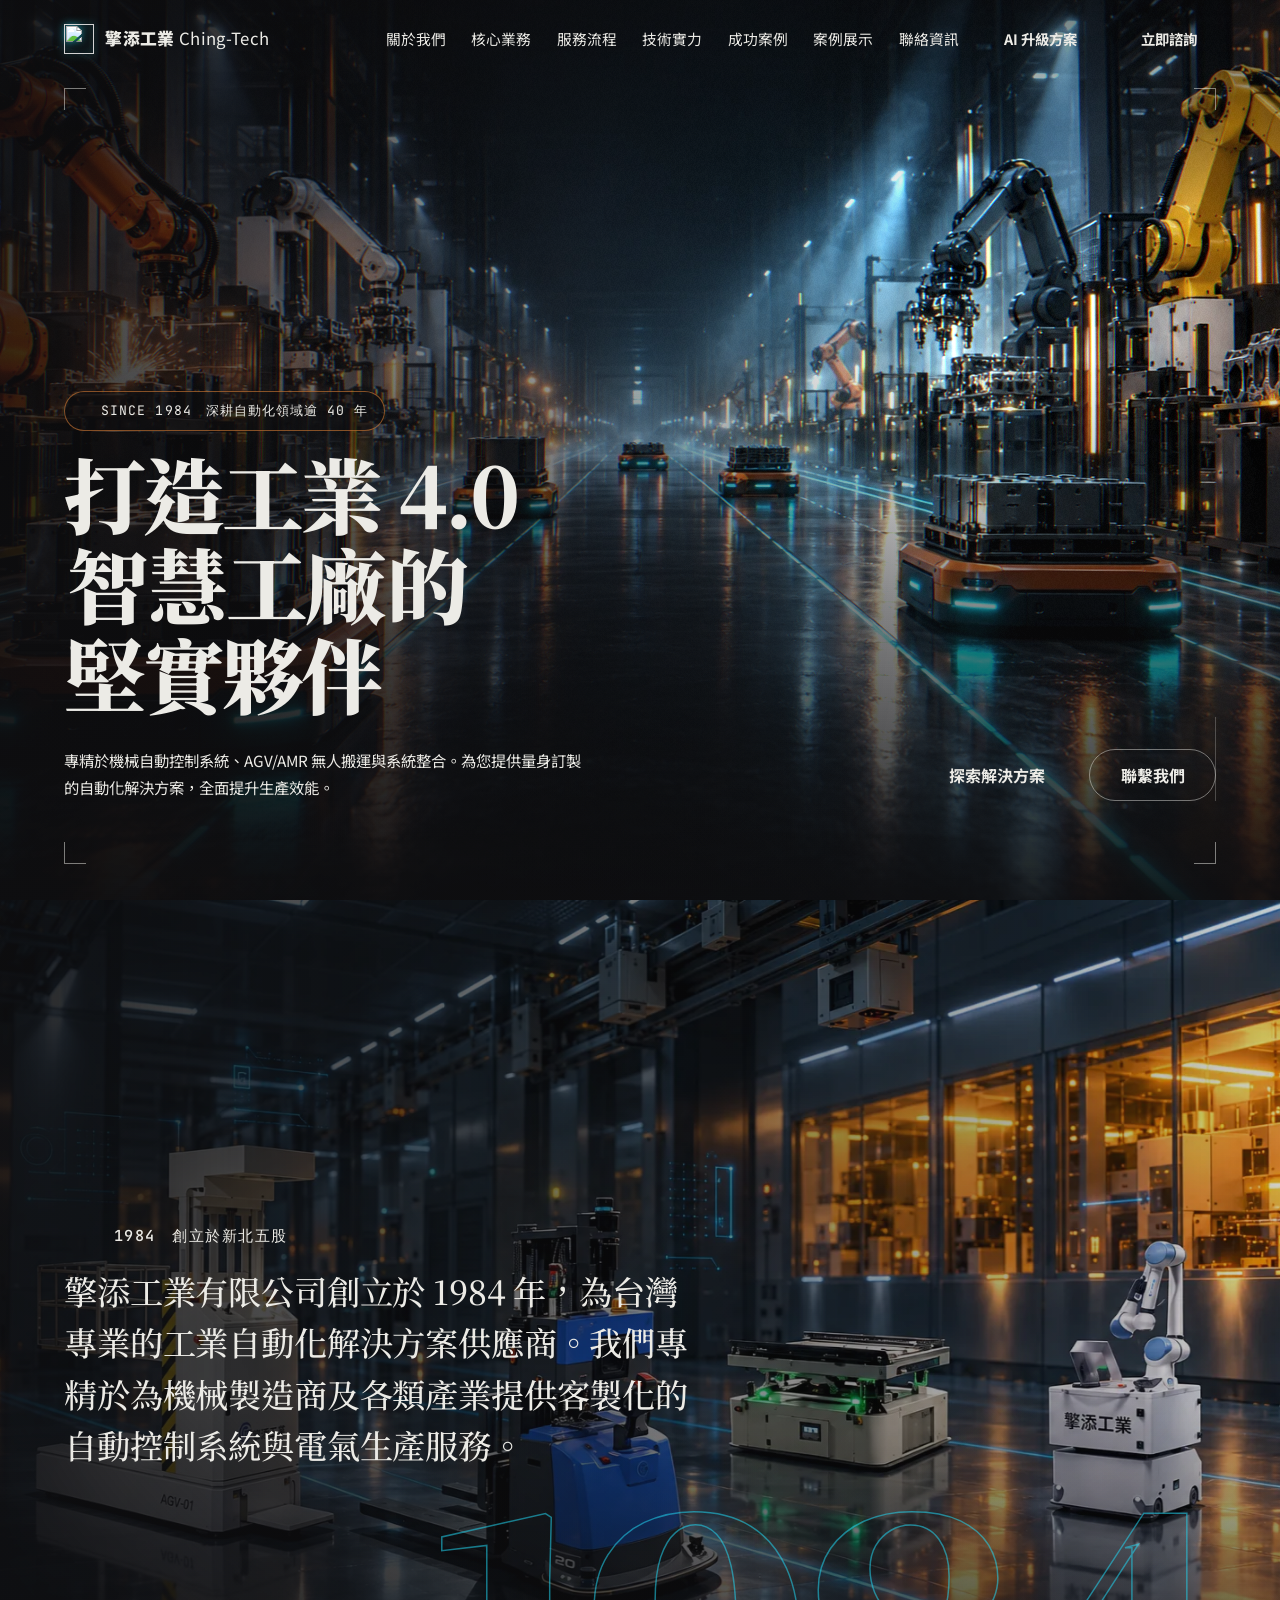
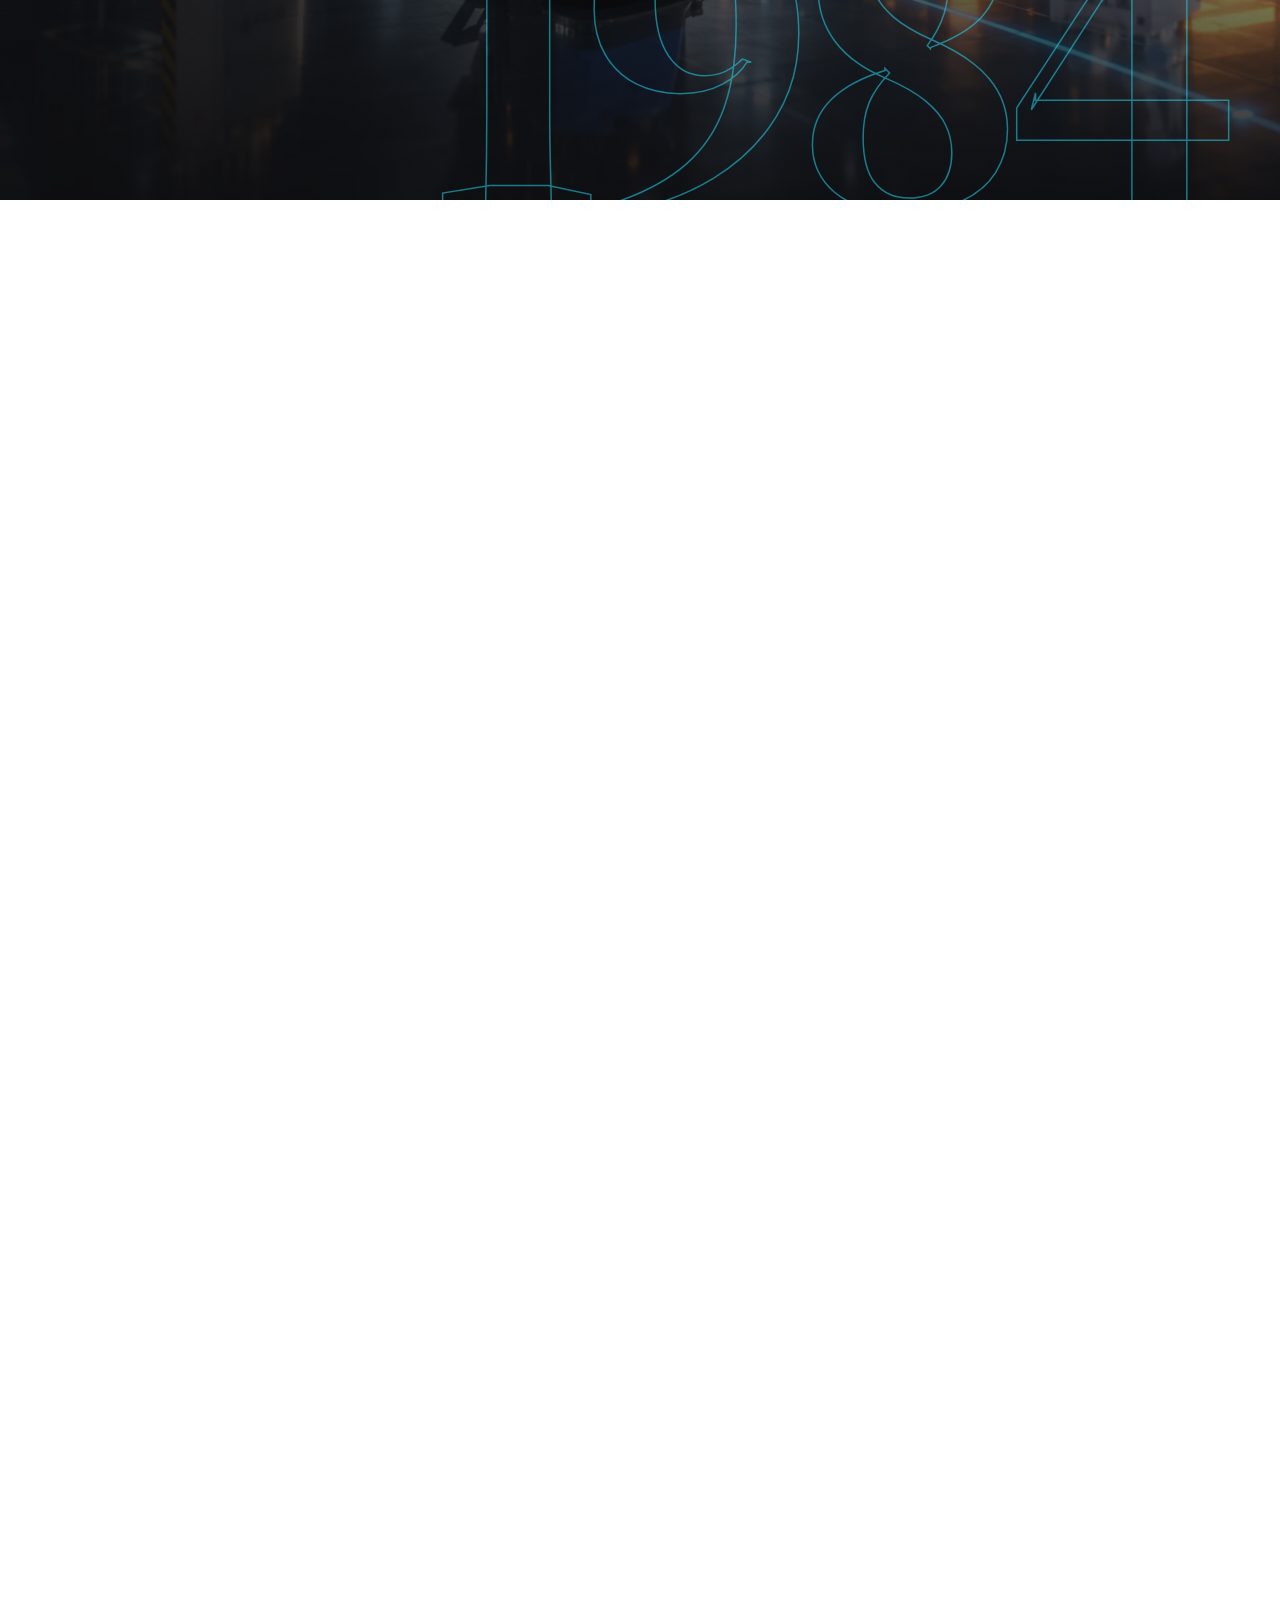
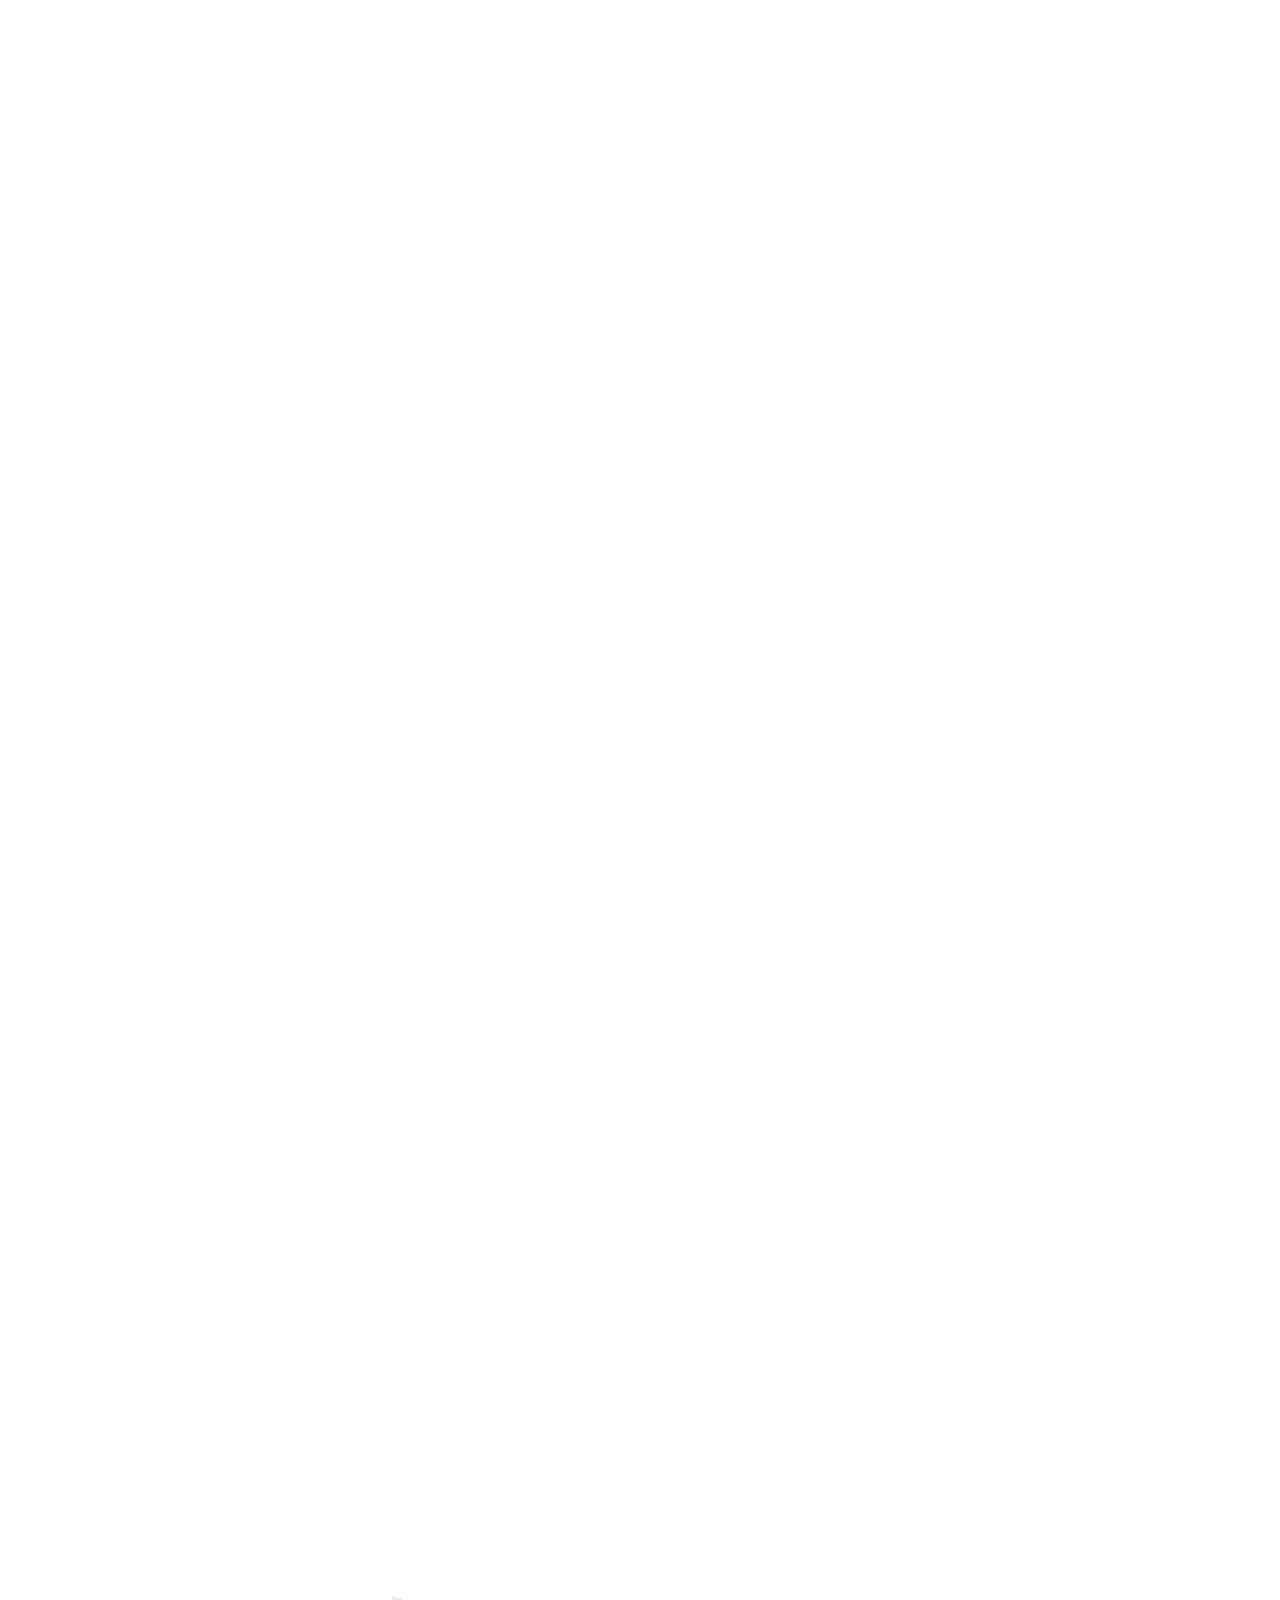
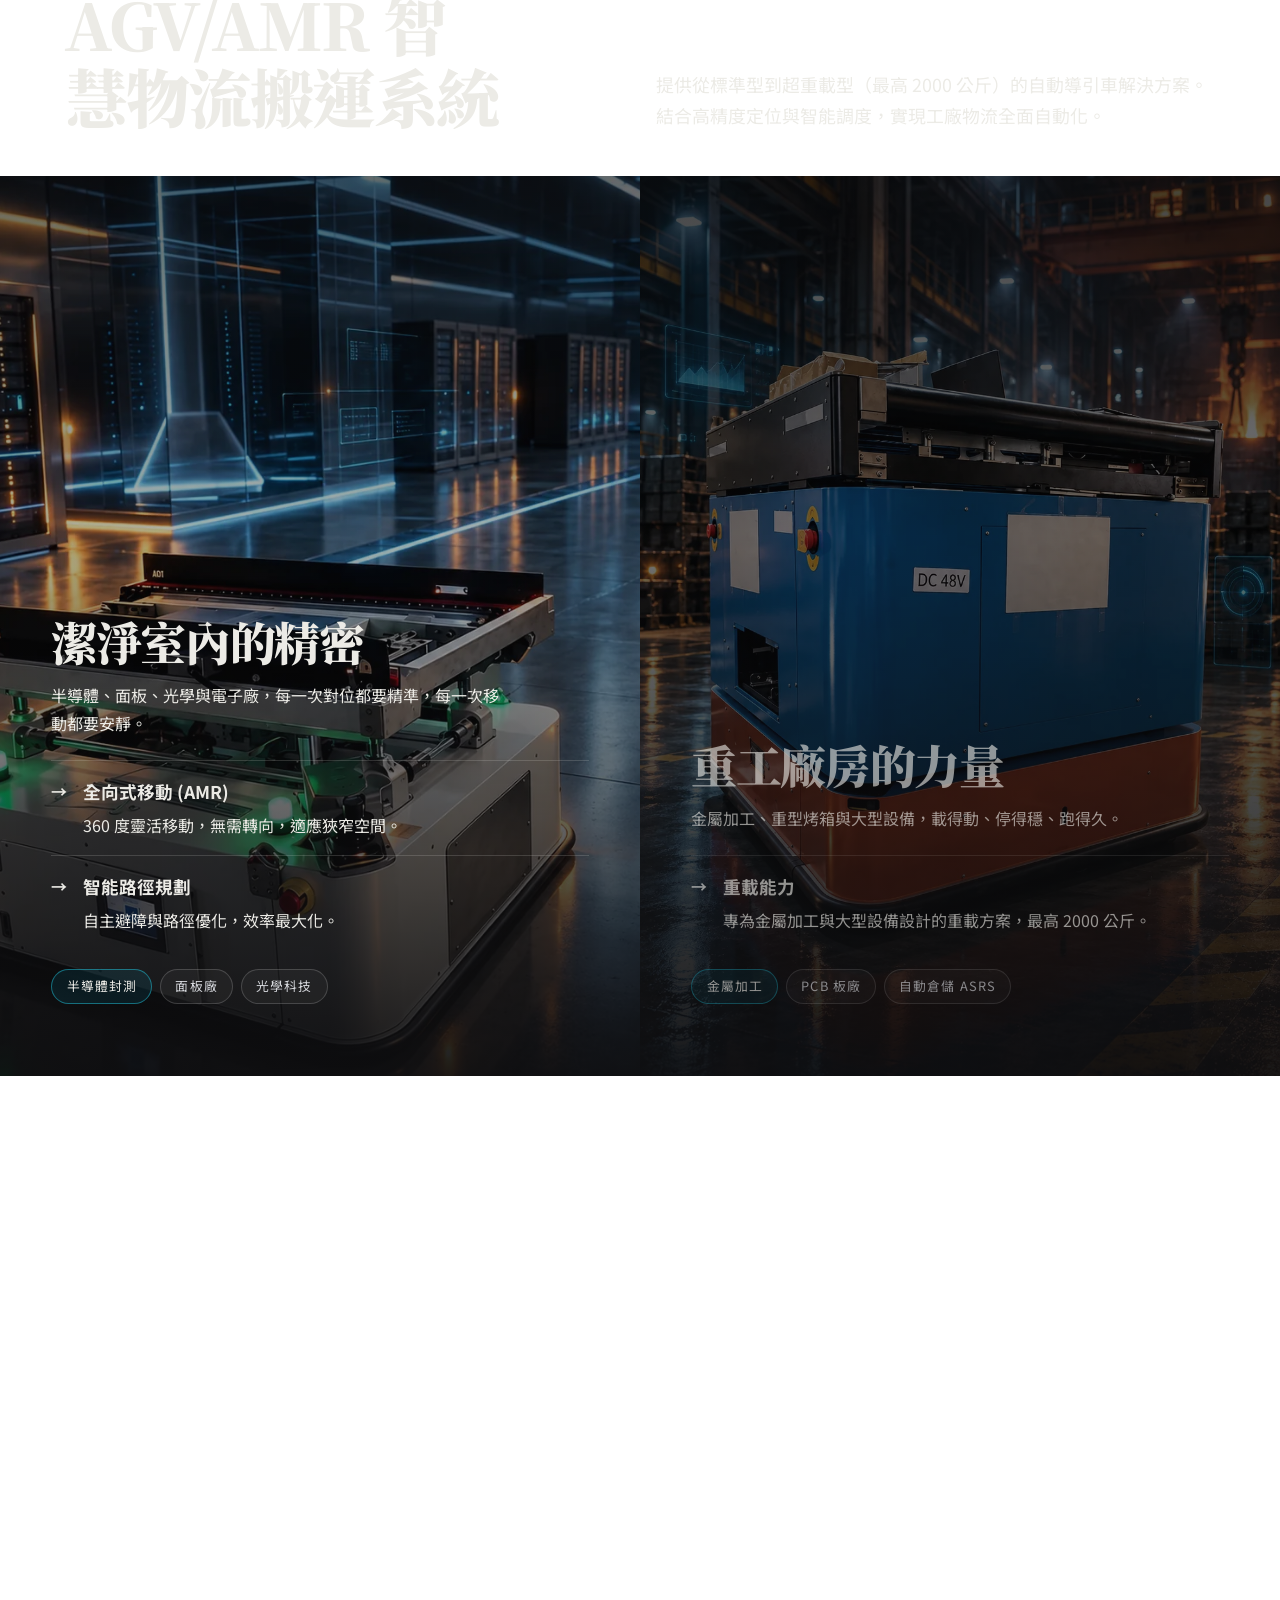
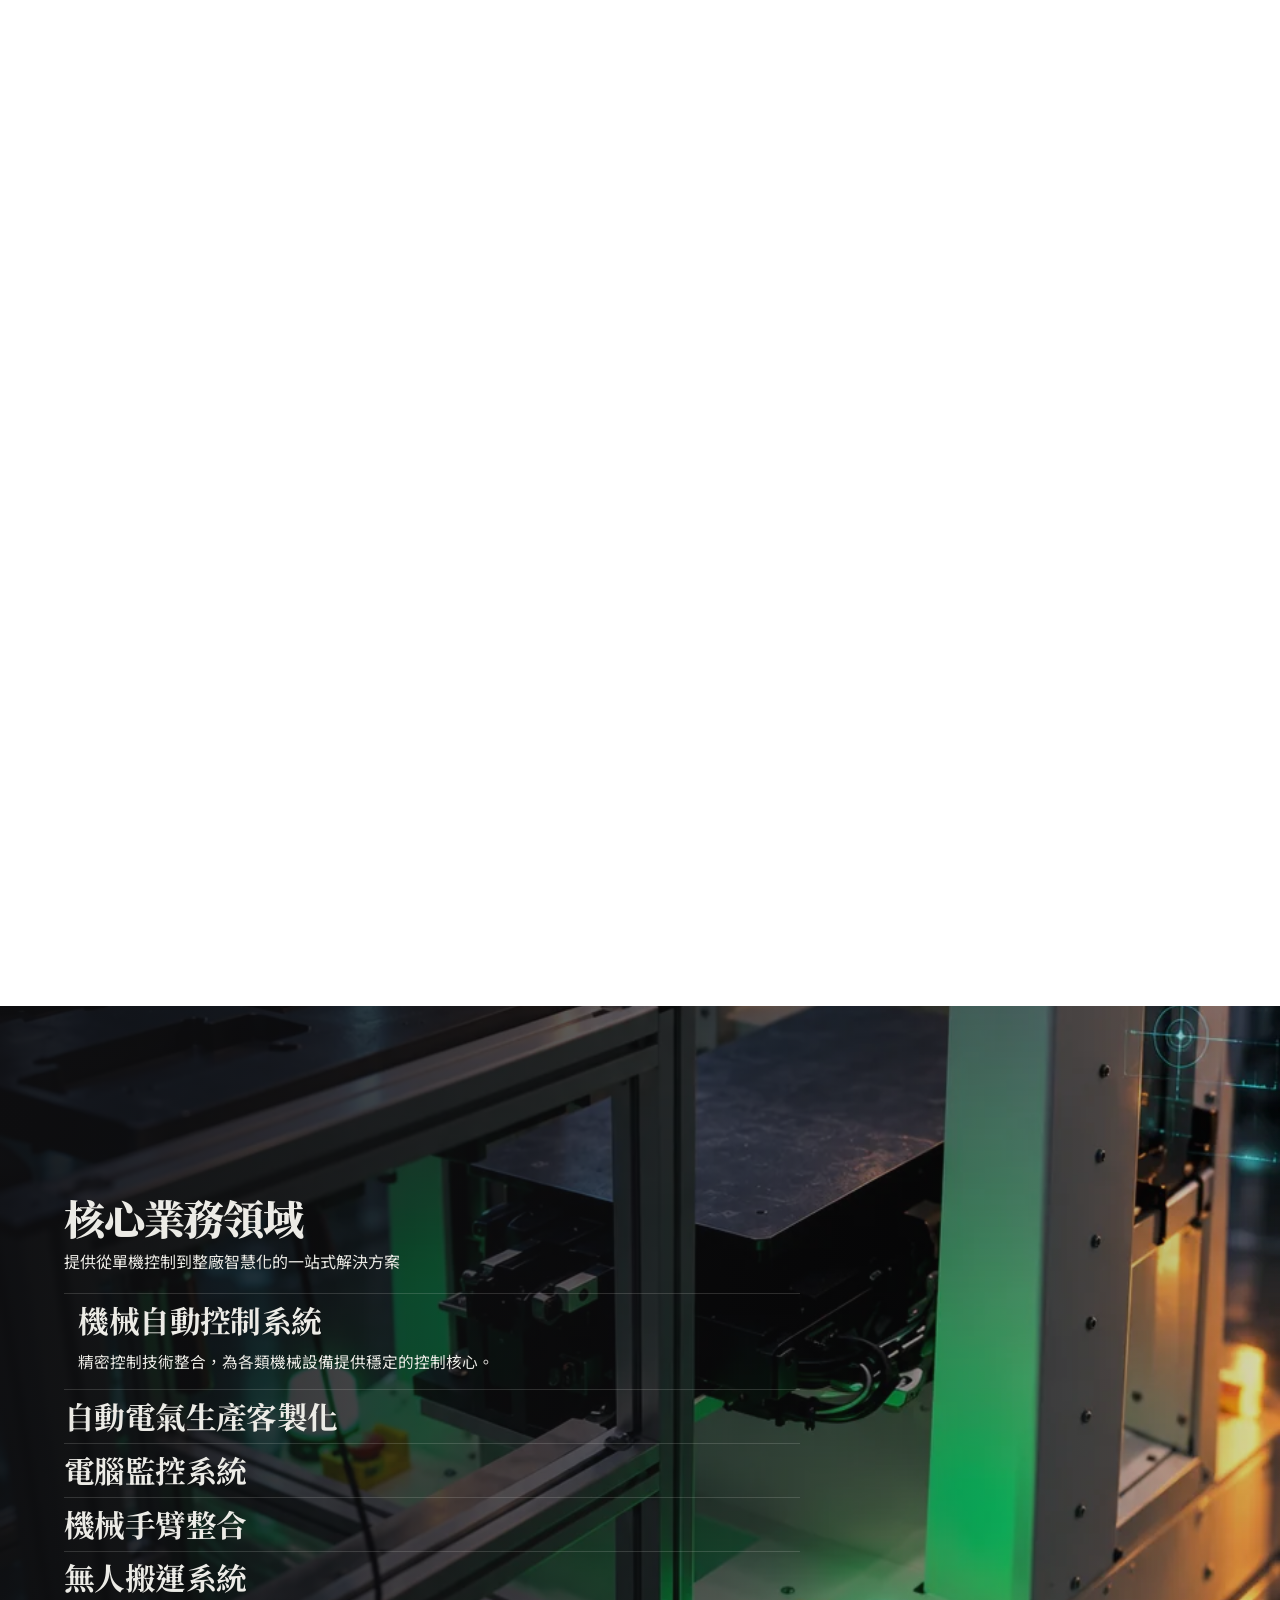
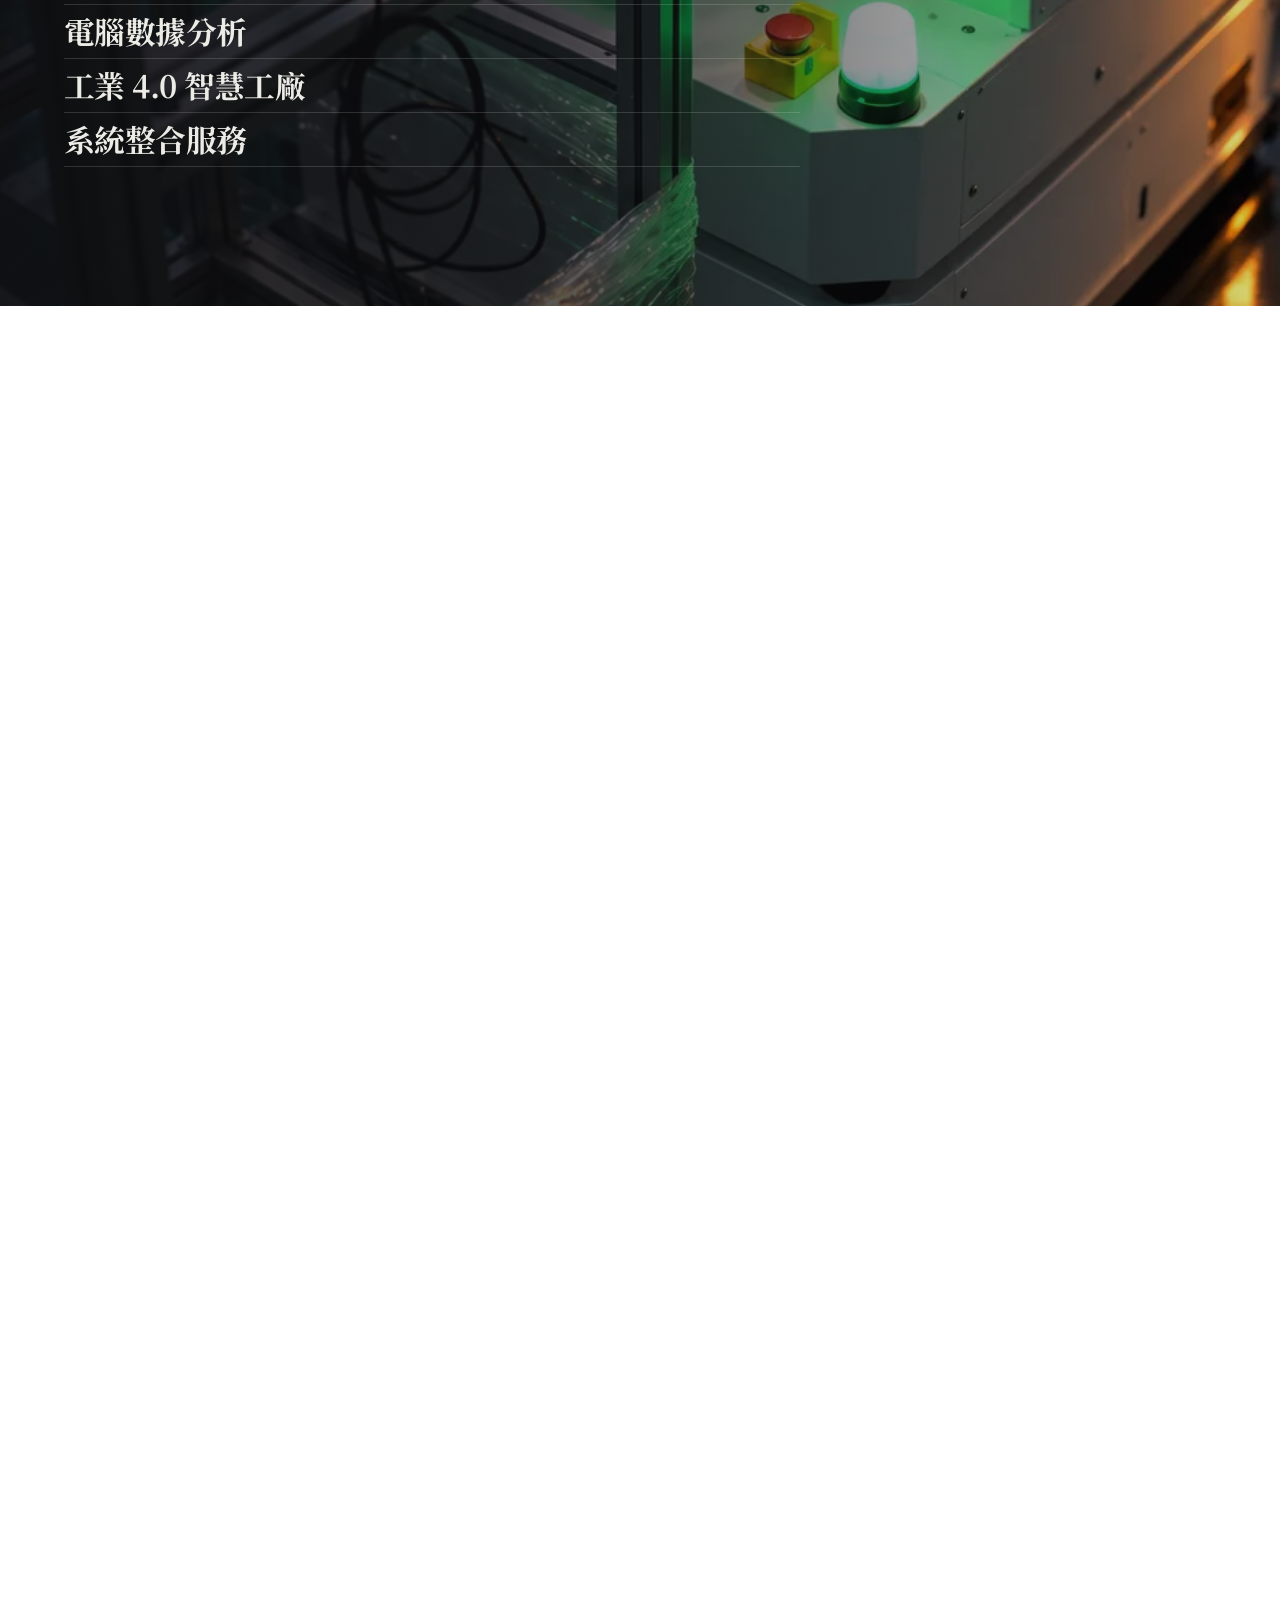
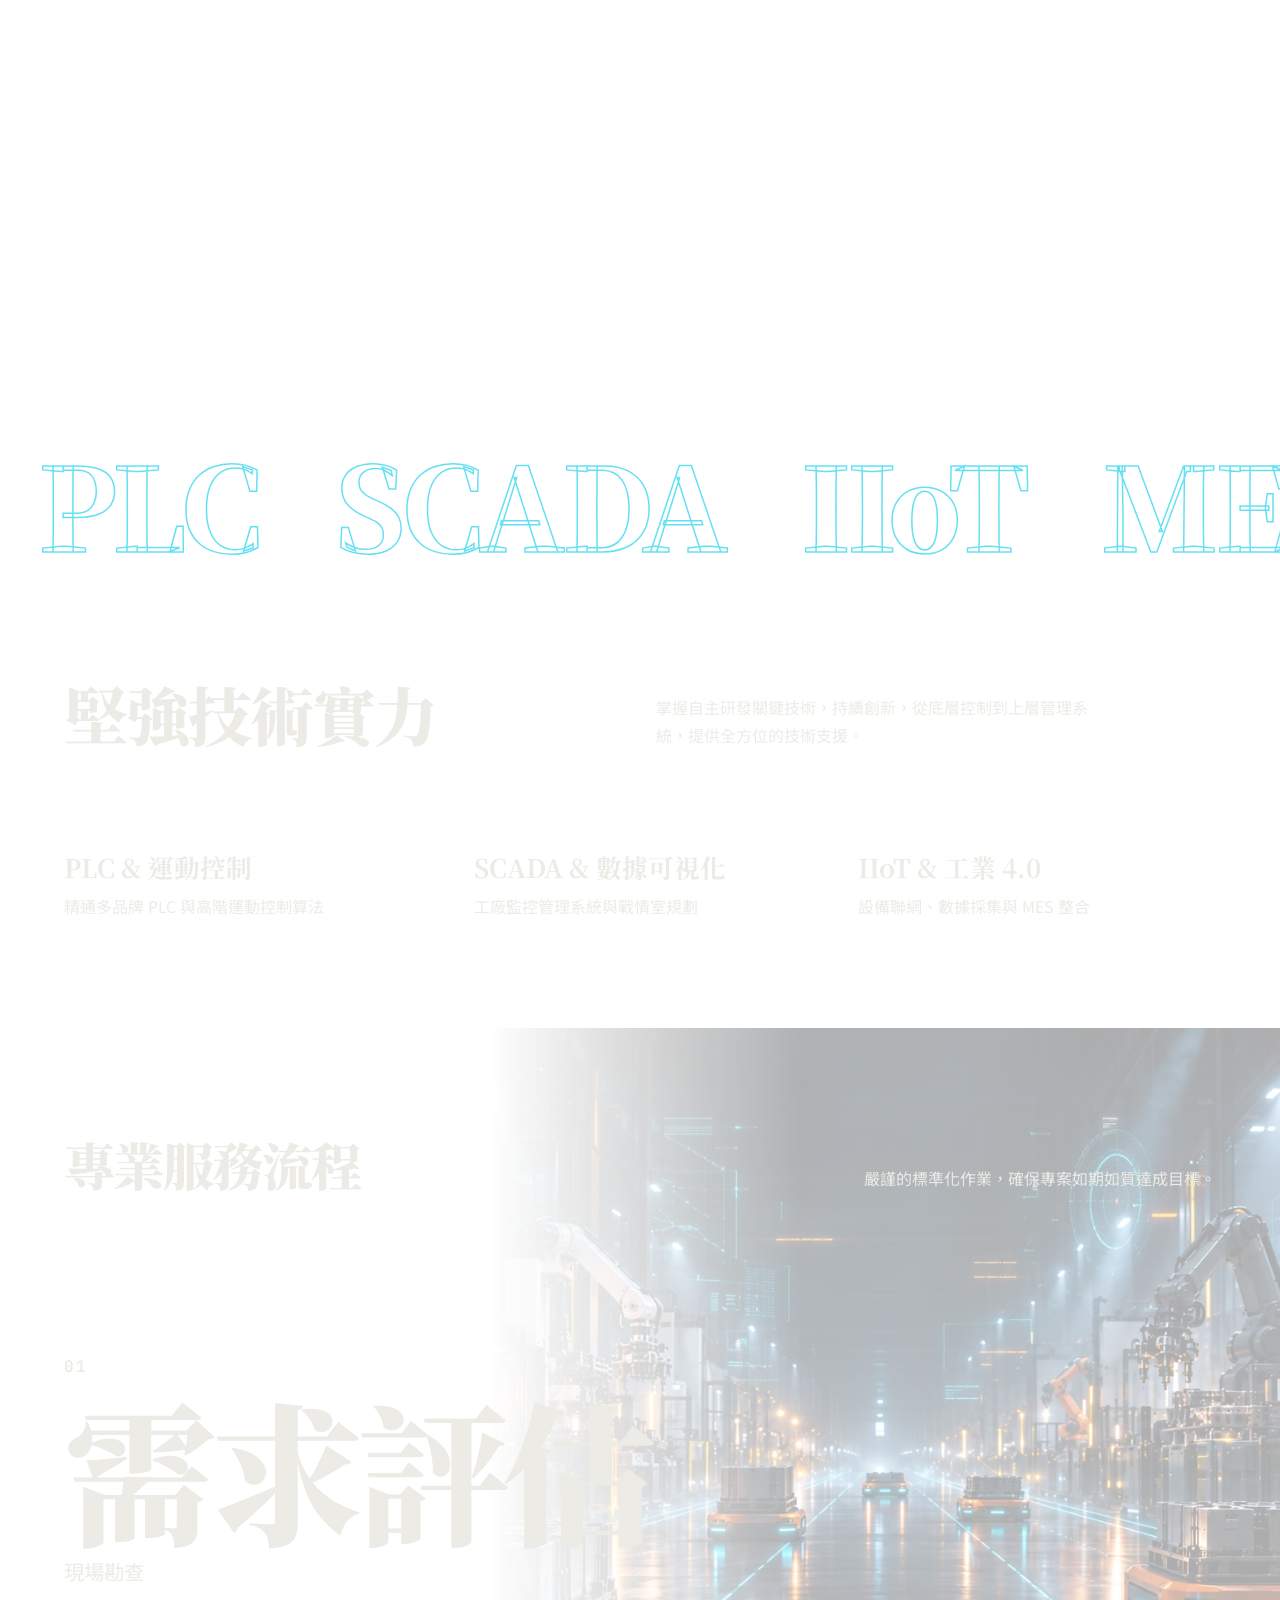
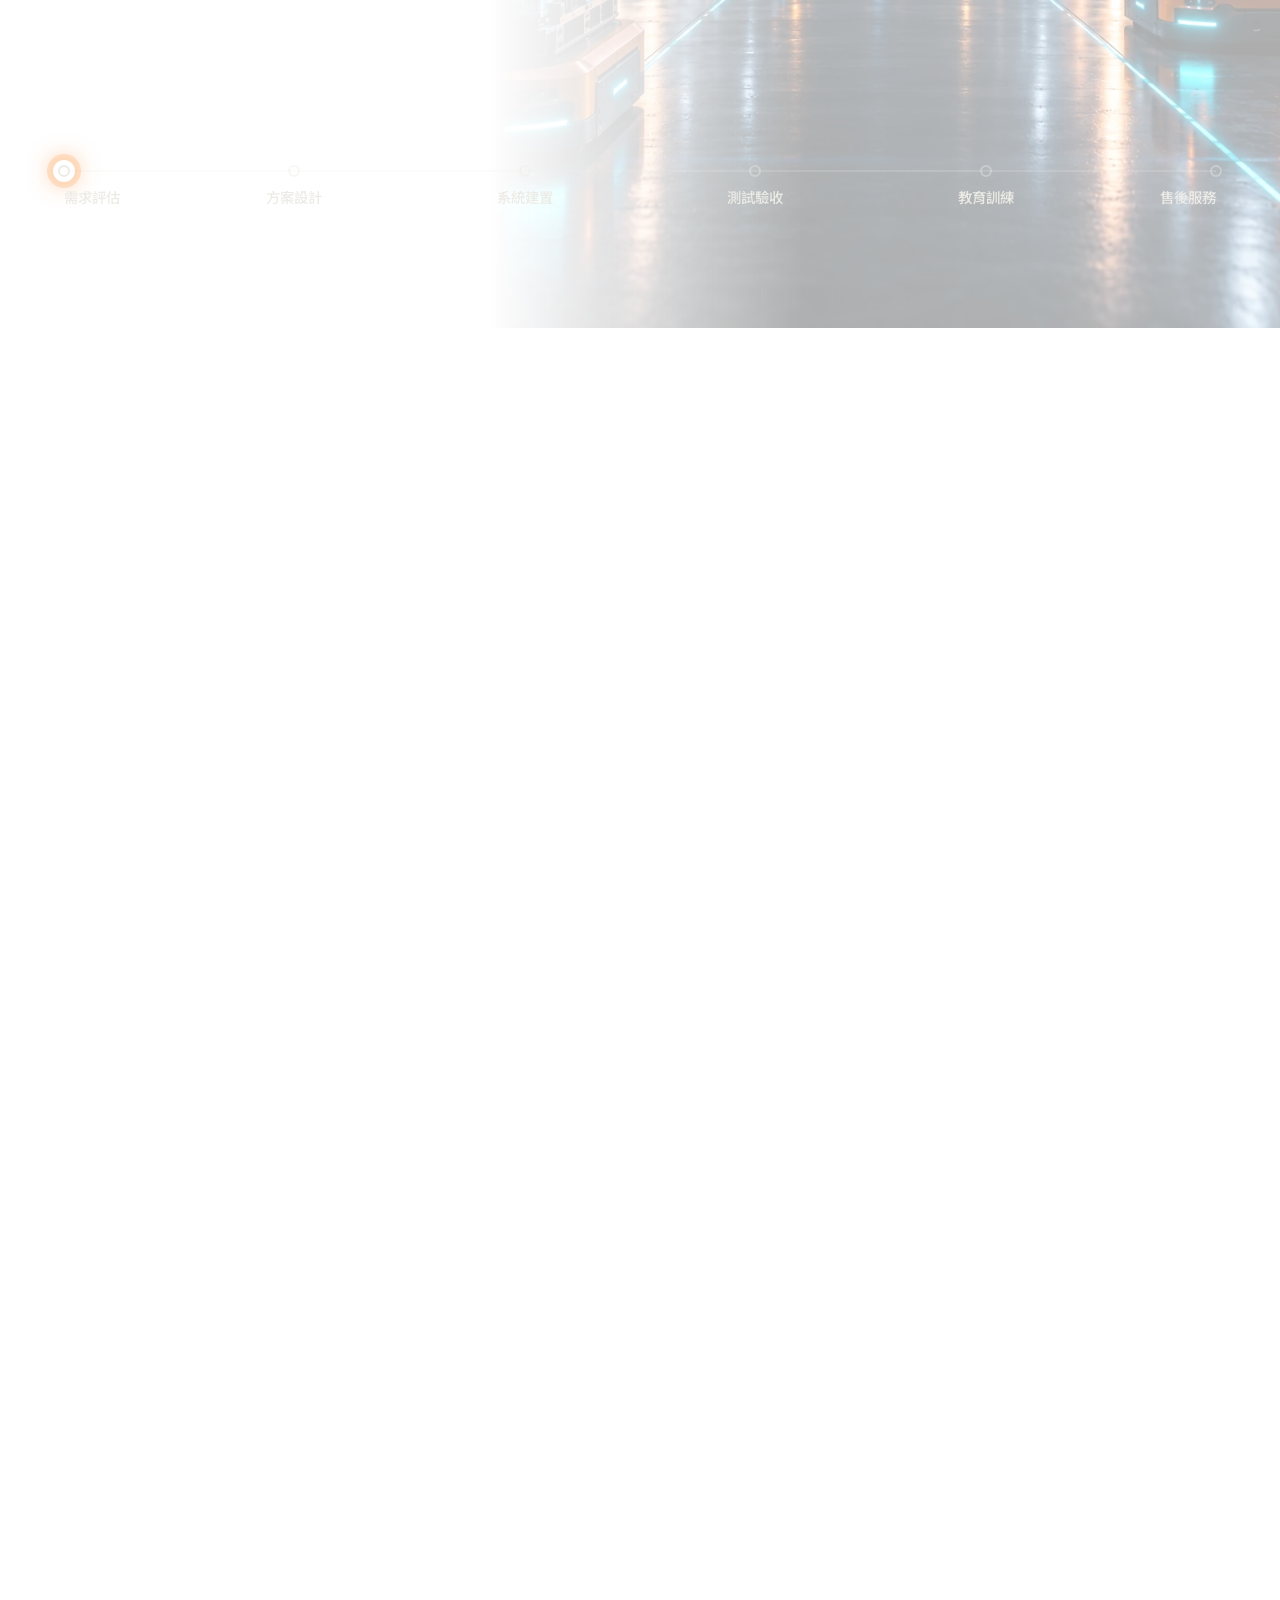
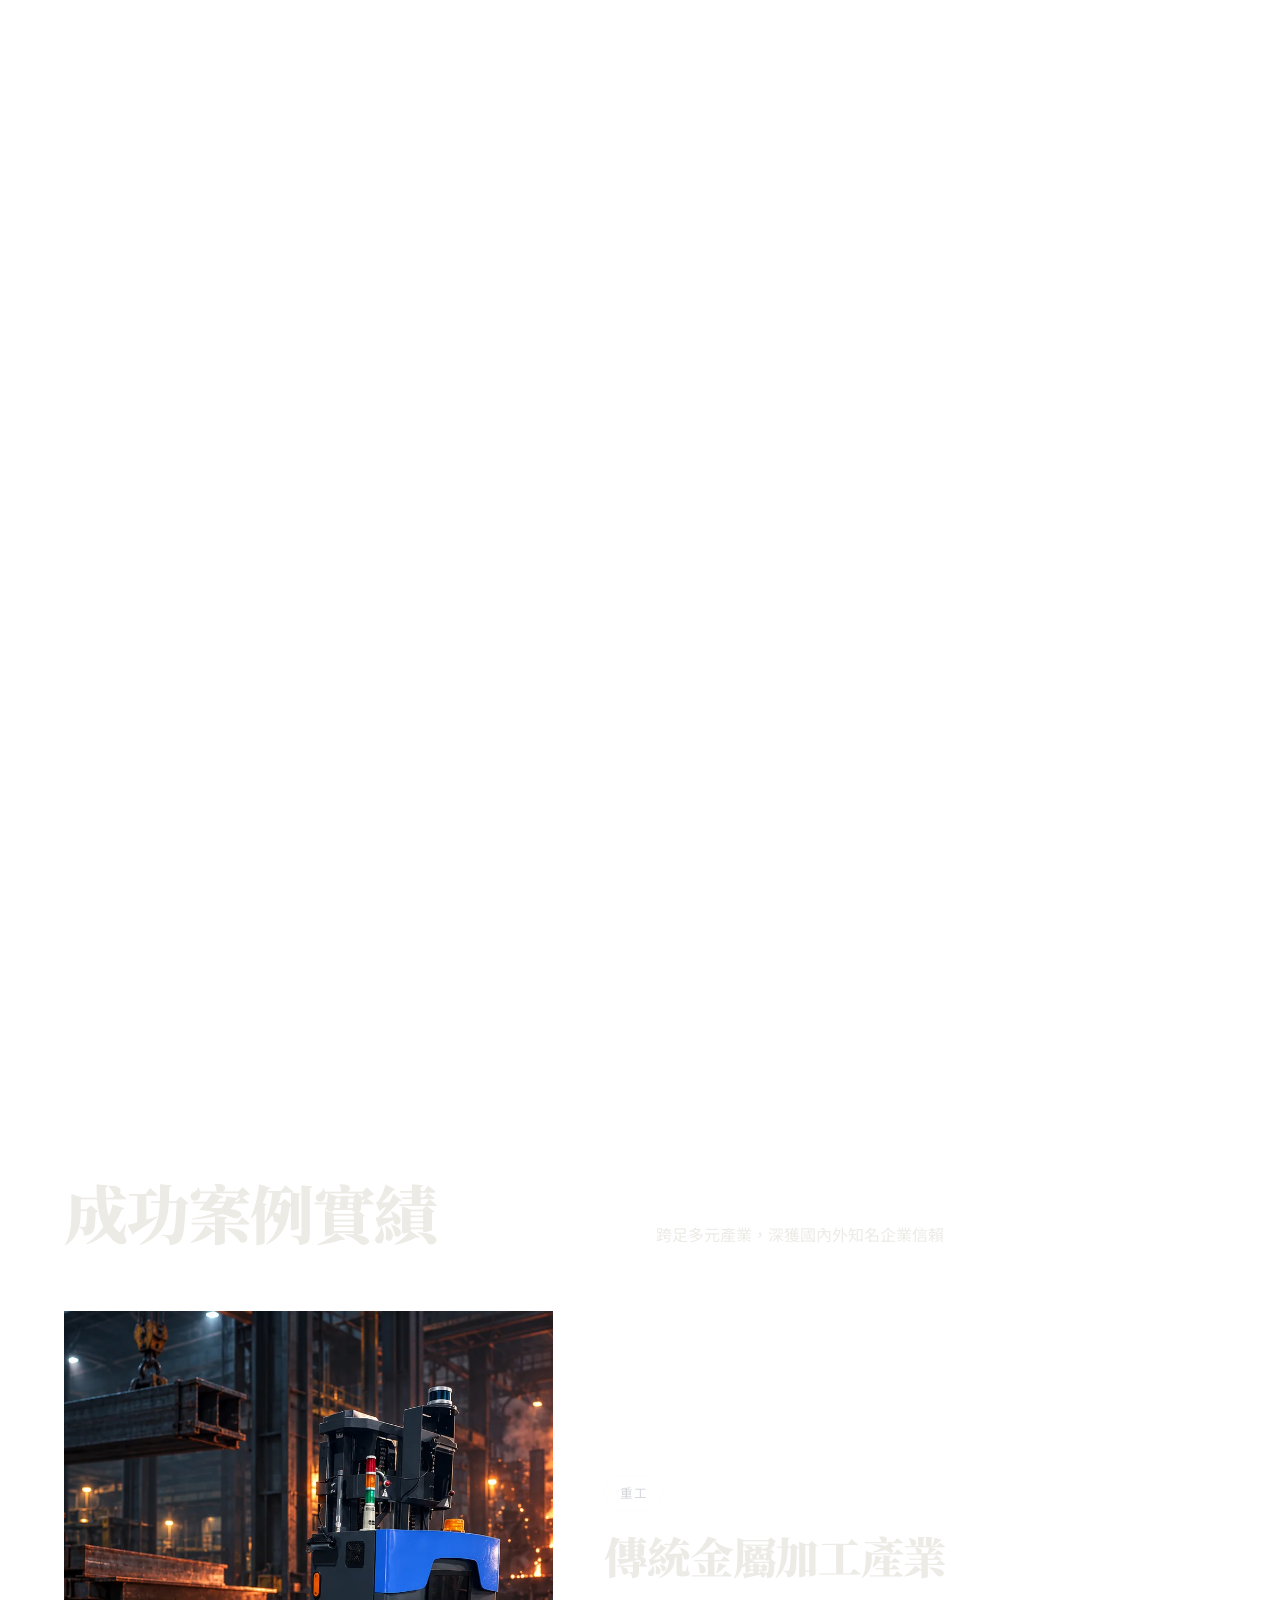
==== commit e739d38e: "feat(contact): 聯絡區改為收尾場景(AGV 停在廠門口)+可點整行電話/信箱+暗色地圖 Co-Authored-By: Claude Sonnet 5.5 <noreply@anthro" ====
--- a/index.html
+++ b/index.html
@@ -343,24 +343,27 @@
 </section>
 
 <!-- Contact -->
-<section id="contact" class="contact">
-  <div class="wrap">
-    <h2 class="contact-title">聯絡我們</h2>
-    <p class="lead">有任何自動化需求或專案諮詢？歡迎隨時聯繫我們，擎添專業團隊將竭誠為您服務。</p>
-    <a class="big-link" href="tel:+886229032788" data-cursor>(02) 2903-2788</a>
-    <a class="big-link sm" href="mailto:chieu@ms43.hinet.net" data-cursor>chieu@ms43.hinet.net</a>
-    <div class="contact-grid">
-      <dl>
-        <div><dt>公司地址</dt><dd>新北市五股區成泰路一段 194-8 號 J 棟（郵遞區號：248）</dd></div>
+<section id="contact" class="contact" data-chapter="肆|交付與未來">
+  <img class="contact-bg" src="images/cine/gate.webp" alt="" aria-hidden="true" loading="lazy" width="1536" height="1024">
+  <div class="contact-shade" aria-hidden="true"></div>
+  <div class="wrap contact-in">
+    <div class="contact-main">
+      <h2 class="contact-title">聯絡我們</h2>
+      <p class="lead">有任何自動化需求或專案諮詢？歡迎隨時聯繫我們，擎添專業團隊將竭誠為您服務。</p>
+      <ul class="reach">
+        <li><a class="reach-row" href="tel:+886229032788" data-cursor><span class="k">服務專線</span><span class="v">(02) 2903-2788</span><span class="arr" aria-hidden="true">→</span></a></li>
+        <li><a class="reach-row" href="mailto:chieu@ms43.hinet.net" data-cursor><span class="k">電子信箱</span><span class="v sm">chieu@ms43.hinet.net</span><span class="arr" aria-hidden="true">→</span></a></li>
+      </ul>
+      <dl class="meta">
+        <div><dt>公司地址</dt><dd>新北市五股區成泰路一段 194-8 號 J 棟（郵遞區號：248）<a class="maplink" href="https://www.google.com/maps/search/?api=1&amp;query=新北市五股區成泰路一段194-8號" target="_blank" rel="noopener noreferrer" data-cursor>在 Google 地圖上查看 →</a></dd></div>
         <div><dt>傳真號碼</dt><dd>(02) 2903-9518</dd></div>
         <div><dt>官方網站</dt><dd><a href="https://ching-tech.com/" target="_blank" rel="noopener noreferrer">https://ching-tech.com/</a></dd></div>
       </dl>
-      <div class="map">
-        <div class="map-frame">
-          <iframe title="擎添工業公司位於新北市五股區成泰路一段 194-8 號的位置地圖" loading="lazy" referrerpolicy="no-referrer-when-downgrade" src="https://maps.google.com/maps?q=%E6%96%B0%E5%8C%97%E5%B8%82%E4%BA%94%E8%82%A1%E5%8D%80%E6%88%90%E6%B3%B0%E8%B7%AF%E4%B8%80%E6%AE%B5194-8%E8%99%9F&amp;hl=zh-TW&amp;z=16&amp;output=embed"></iframe>
-          <span class="reg tl"></span><span class="reg tr"></span><span class="reg bl"></span><span class="reg br"></span>
-        </div>
-        <a class="btn line" href="https://www.google.com/maps/search/?api=1&amp;query=新北市五股區成泰路一段194-8號" target="_blank" rel="noopener noreferrer" data-cursor>在 Google 地圖上查看</a>
+    </div>
+    <div class="map">
+      <div class="map-frame">
+        <iframe title="擎添工業公司位於新北市五股區成泰路一段 194-8 號的位置地圖" loading="lazy" referrerpolicy="no-referrer-when-downgrade" src="https://maps.google.com/maps?q=%E6%96%B0%E5%8C%97%E5%B8%82%E4%BA%94%E8%82%A1%E5%8D%80%E6%88%90%E6%B3%B0%E8%B7%AF%E4%B8%80%E6%AE%B5194-8%E8%99%9F&amp;hl=zh-TW&amp;z=16&amp;output=embed"></iframe>
+        <span class="reg tl"></span><span class="reg tr"></span><span class="reg bl"></span><span class="reg br"></span>
       </div>
     </div>
   </div>
--- a/css/website.css
+++ b/css/website.css
@@ -286,23 +286,33 @@
 .lead { color: var(--text-muted); font-size: 1.12rem; max-width: 32em; margin-top: 1.6rem; }
 
 /* contact */
-.contact { padding-block: clamp(6rem, 16vh, 12rem) clamp(4rem, 10vh, 7rem); }
-.contact-title { font-family: var(--f-serif); font-size: clamp(3.4rem, 13vw, 13rem); font-weight: 900; line-height: 1; letter-spacing: -.05em; }
-.big-link { display: block; width: fit-content; font: 800 clamp(2.2rem, 7.5vw, 8rem)/1.15 var(--f-serif); letter-spacing: -.03em; margin-top: clamp(1.5rem, 4vh, 3rem); transition: color .3s; font-variant-numeric: tabular-nums; }
-.big-link.sm { font-size: clamp(1.4rem, 3.4vw, 3.4rem); margin-top: .4rem; color: var(--text-muted); }
-.big-link:hover { color: var(--accent); }
-.contact-grid { display: grid; grid-template-columns: 1fr 1fr; gap: clamp(2rem, 5vw, 6rem); margin-top: clamp(3rem, 8vh, 6rem); align-items: start; }
-.contact dl > div { padding: 1.1rem 0; border-top: 1px solid var(--border); }
-.contact dt { font-family: var(--f-mono); letter-spacing: .08em; color: var(--text-faint); font-size: .9rem; }
-.contact dd a { color: var(--accent); }
-.map { display: flex; flex-direction: column; gap: 1.2rem; align-items: flex-start; }
-.map { width: 100%; }
-.map-frame { position: relative; width: 100%; aspect-ratio: 4 / 3; background: var(--bg-soft); border: 1px solid var(--border); overflow: hidden; }
+.contact { position: relative; min-height: 100vh; display: flex; align-items: center; overflow: hidden; background: var(--bg); padding-block: clamp(6rem, 14vh, 9rem) clamp(4rem, 9vh, 6rem); }
+.contact-bg { position: absolute; inset: 0; width: 100%; height: 100%; object-fit: cover; object-position: 60% 60%; }
+.contact-shade { position: absolute; inset: 0; background: linear-gradient(to right, rgba(14,14,16,.95) 0%, rgba(14,14,16,.78) 45%, rgba(14,14,16,.35) 100%), linear-gradient(to top, rgba(14,14,16,.85), rgba(14,14,16,0) 40%); }
+.contact-in { position: relative; z-index: 2; display: grid; grid-template-columns: 1.2fr 1fr; gap: clamp(2rem, 5vw, 6rem); align-items: start; }
+.contact-title { font: 900 clamp(3.4rem, 11vw, 11rem)/1 var(--f-serif); letter-spacing: -.05em; }
+.reach { margin-top: clamp(1.6rem, 4vh, 3rem); border-top: 1px solid rgba(236,235,230,.22); }
+.reach li { border-bottom: 1px solid rgba(236,235,230,.22); }
+.reach-row { position: relative; display: grid; grid-template-columns: 1fr auto; grid-template-areas: "k arr" "v arr"; column-gap: 1rem; align-items: center; padding: clamp(1rem, 2.4vh, 1.6rem) 0; transition: padding .5s var(--ease), color .3s; }
+.reach-row .k { grid-area: k; font: 500 .85rem/1 var(--f-mono); letter-spacing: .1em; color: var(--text-muted); margin-bottom: .5rem; }
+.reach-row .v { grid-area: v; font: 900 clamp(2rem, 4.6vw, 4.6rem)/1.1 var(--f-serif); letter-spacing: -.03em; font-variant-numeric: tabular-nums; }
+.reach-row .v.sm { font-size: clamp(1.4rem, 2.8vw, 2.8rem); }
+.reach-row .arr { grid-area: arr; font: 400 clamp(1.6rem, 3vw, 2.6rem)/1 var(--f-mono); color: var(--accent); transition: transform .5s var(--ease); }
+.reach-row:hover { color: var(--accent); padding-left: 1rem; }
+.reach-row:hover .arr { transform: translateX(.6rem); }
+.meta { margin-top: clamp(1.4rem, 3vh, 2.2rem); display: grid; gap: .9rem; }
+.meta dt { font: 500 .8rem/1 var(--f-mono); letter-spacing: .1em; color: var(--text-faint); margin-bottom: .3rem; }
+.meta dd { color: var(--text-muted); }
+.meta dd a { color: var(--accent); }
+.map { width: 100%; align-self: start; margin-top: clamp(0rem, 4vh, 3rem); max-width: 30rem; margin-left: auto; }
+.maplink { display: block; margin-top: .4rem; color: var(--accent); font-weight: 700; }
+.maplink:hover { text-decoration: underline; text-underline-offset: .25em; }
+.map-frame { position: relative; width: 100%; aspect-ratio: 16 / 11; background: var(--bg-soft); border: 1px solid rgba(236,235,230,.22); overflow: hidden; }
 .map-frame iframe { width: 100%; height: 100%; border: 0; filter: invert(.92) hue-rotate(180deg) saturate(.7) brightness(.95) contrast(1.05); }
-.map-frame::after { content: ""; position: absolute; inset: 0; pointer-events: none; background: radial-gradient(520px 360px at 85% 100%, rgba(34,211,238,.16), transparent 65%), linear-gradient(rgba(14,14,16,.0), rgba(14,14,16,.0)); box-shadow: inset 0 0 60px rgba(14,14,16,.55); }
+.map-frame::after { content: ""; position: absolute; inset: 0; pointer-events: none; box-shadow: inset 0 0 60px rgba(14,14,16,.55); }
 .map-frame .reg { z-index: 2; width: 18px; height: 18px; border-color: var(--accent); }
 .map-frame .reg.tl { top: 10px; left: 10px; } .map-frame .reg.tr { top: 10px; right: 10px; } .map-frame .reg.bl { bottom: 10px; left: 10px; } .map-frame .reg.br { bottom: 10px; right: 10px; }
-@media (max-width: 820px) { .contact-grid { grid-template-columns: 1fr; } }
+@media (max-width: 900px) { .contact-in { grid-template-columns: 1fr; } .contact { min-height: 0; } }
 
 /* footer */
 .footer { border-top: 1px solid var(--border); padding-block: 2.2rem; color: var(--text-muted); font-size: .92rem; }
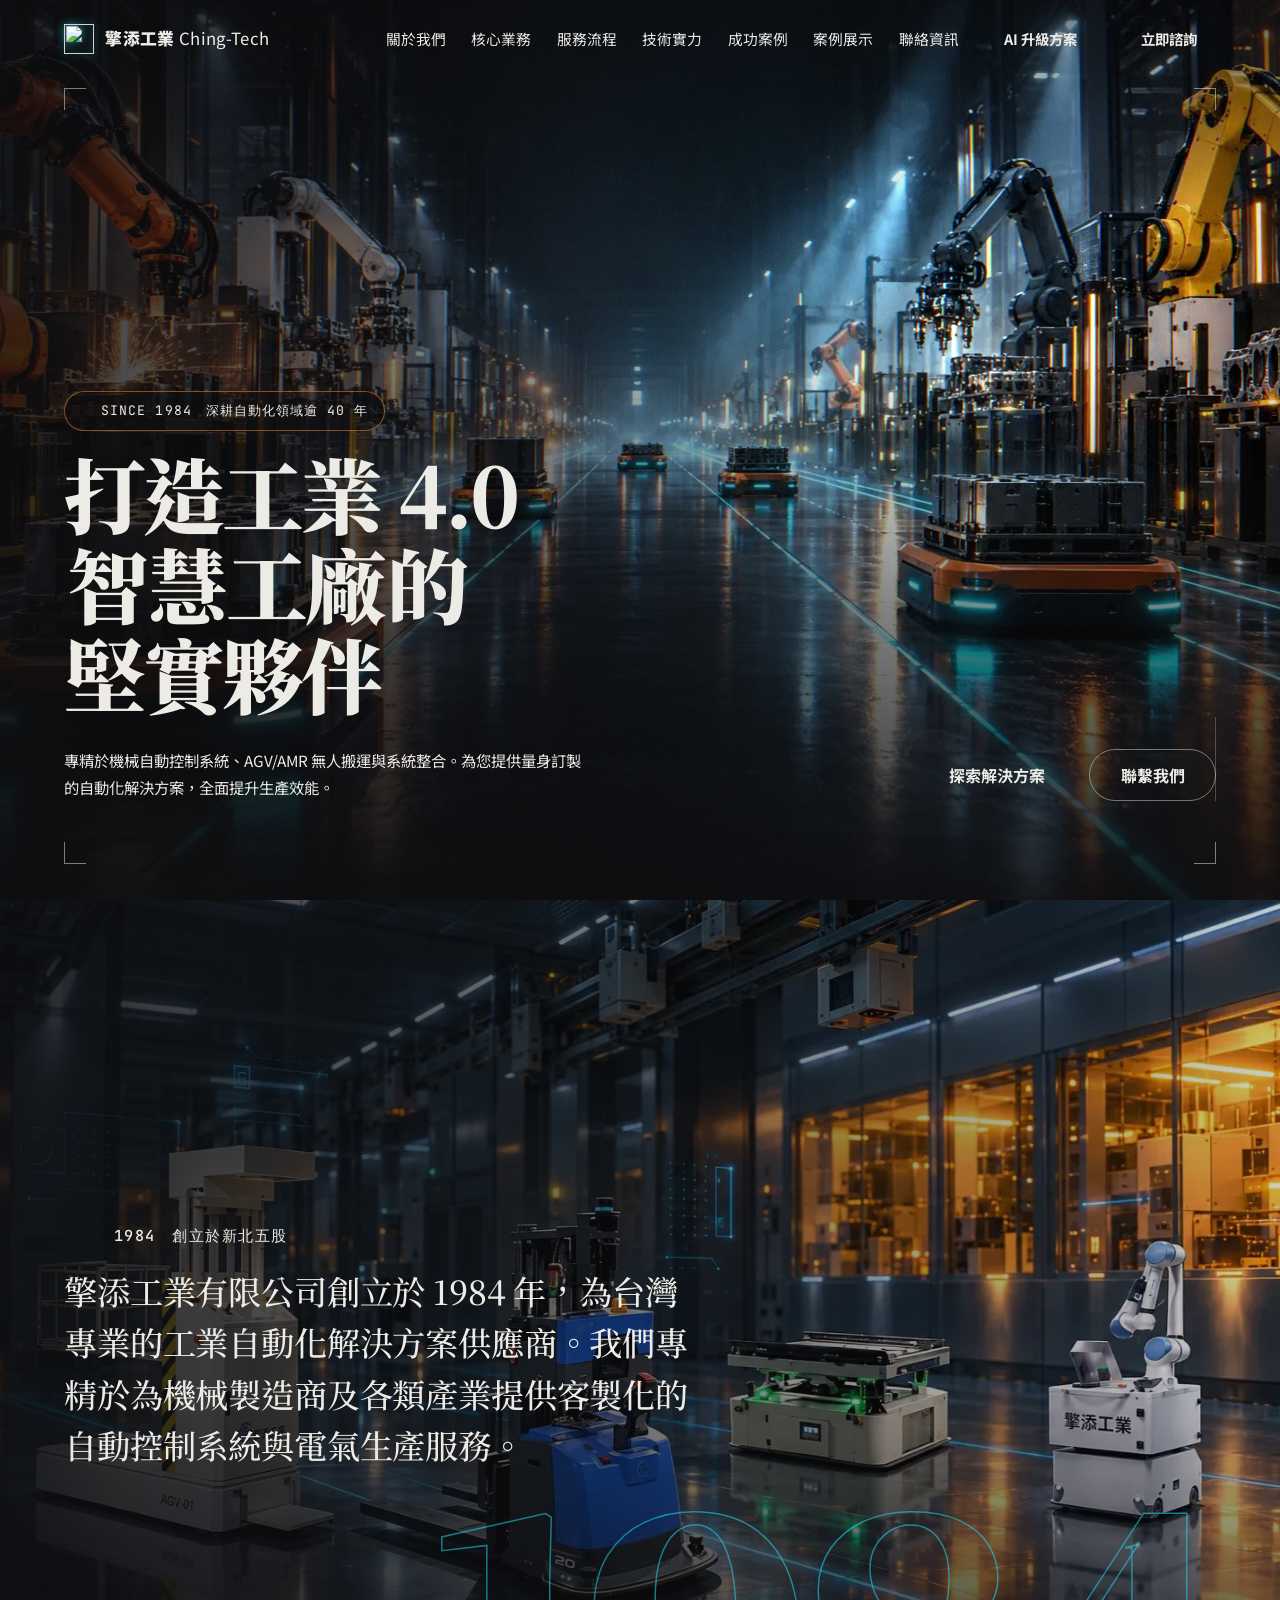
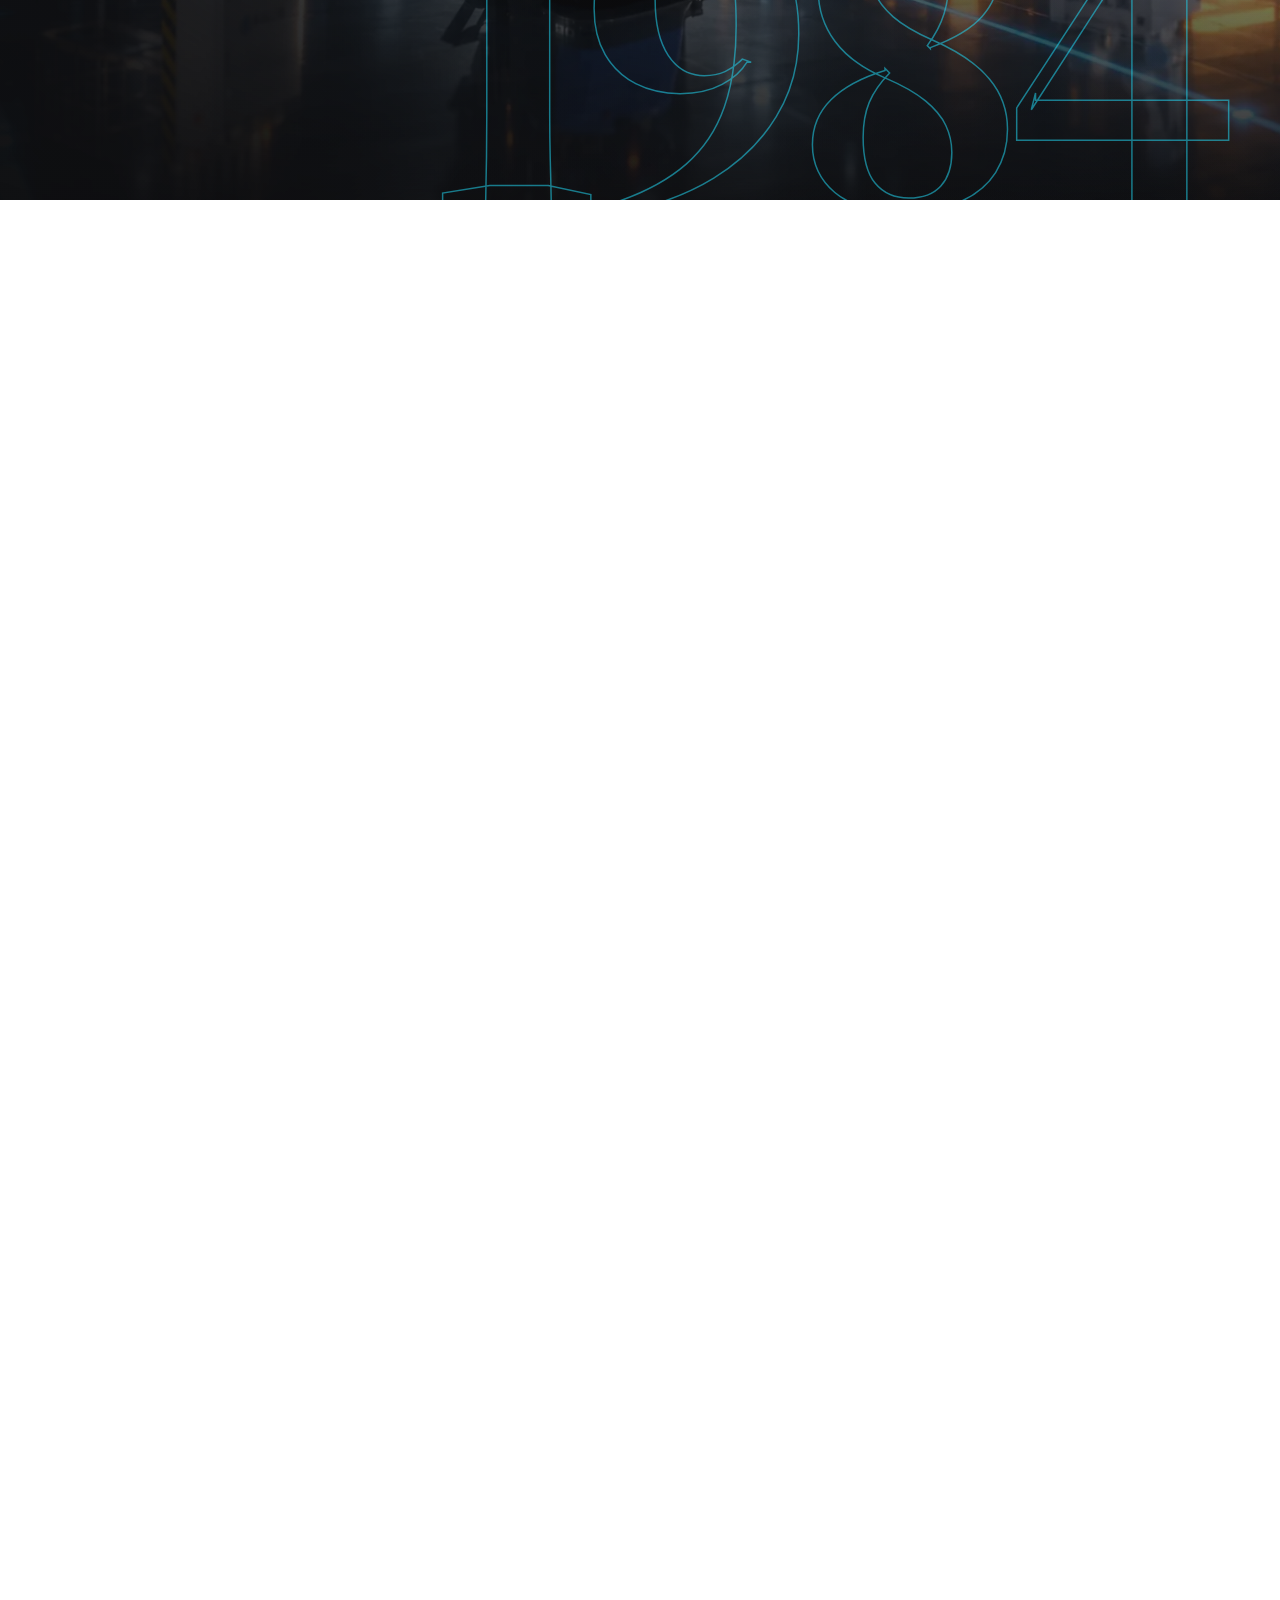
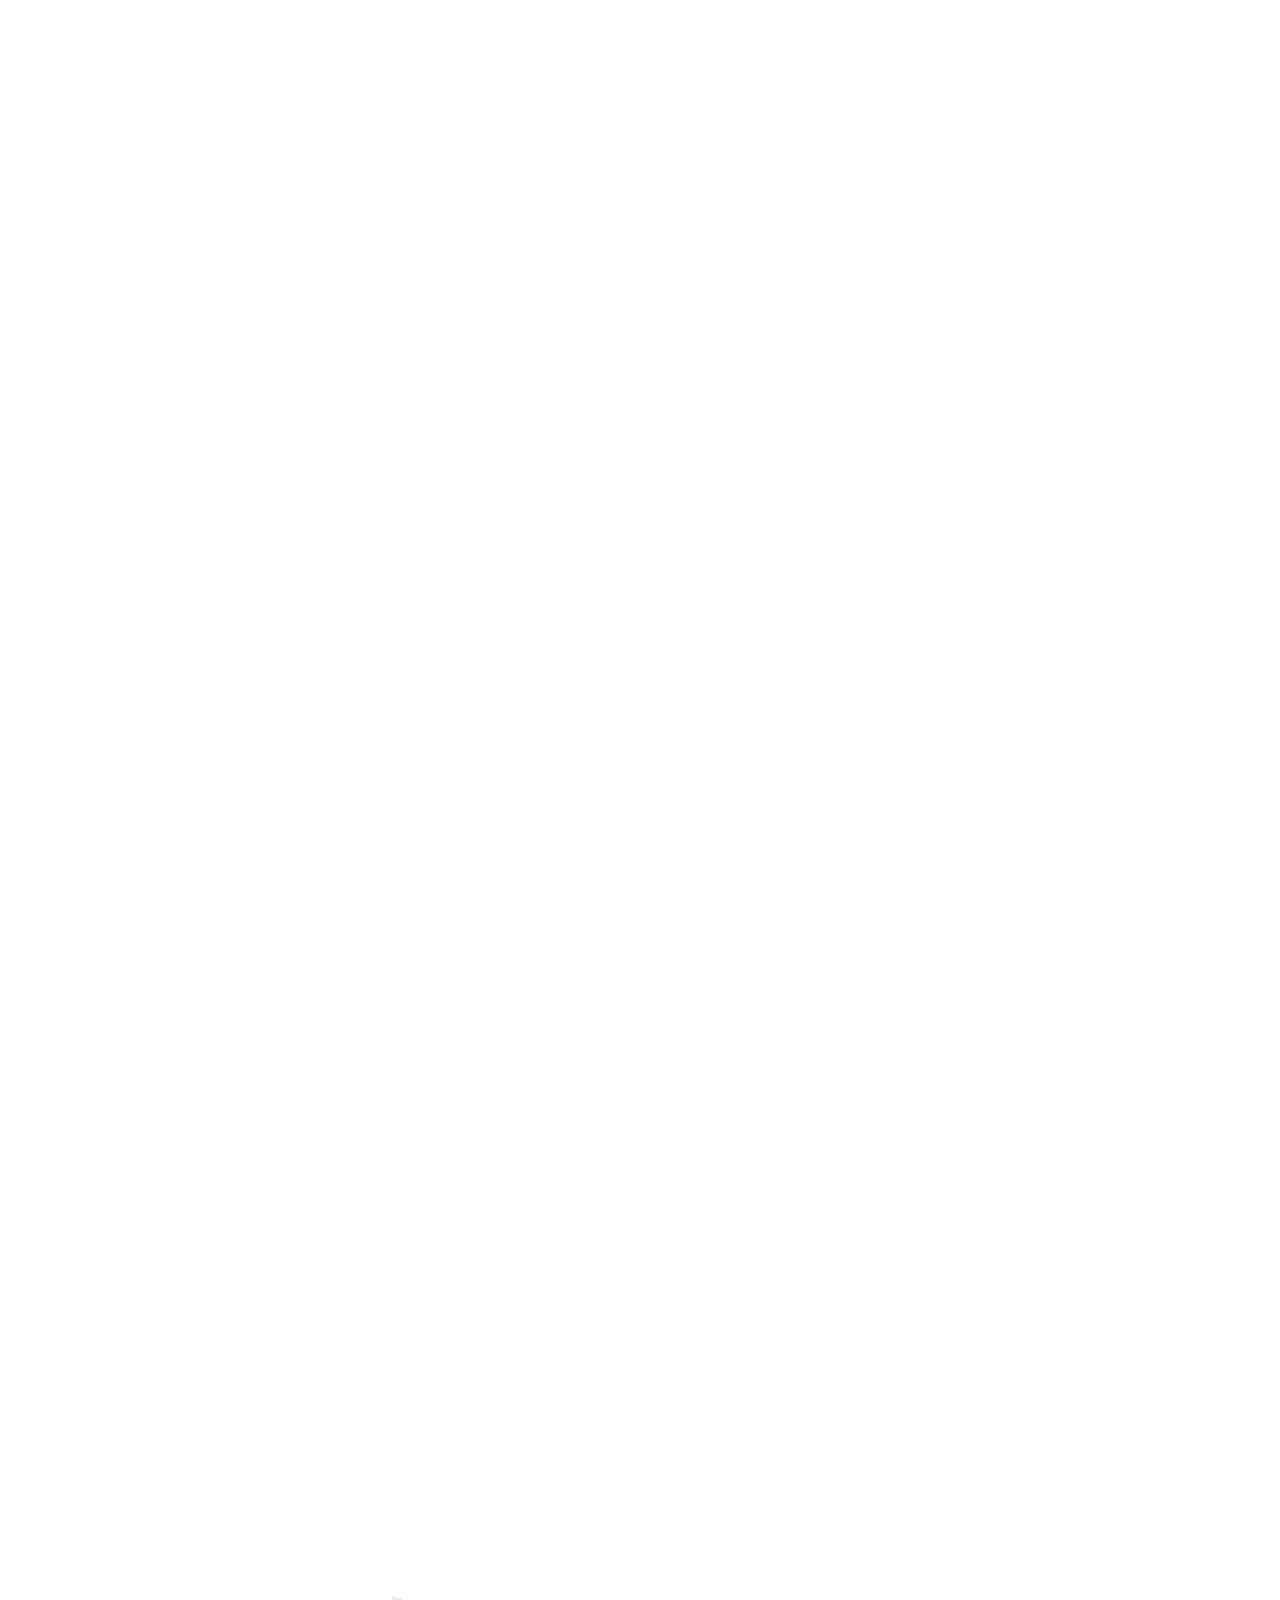
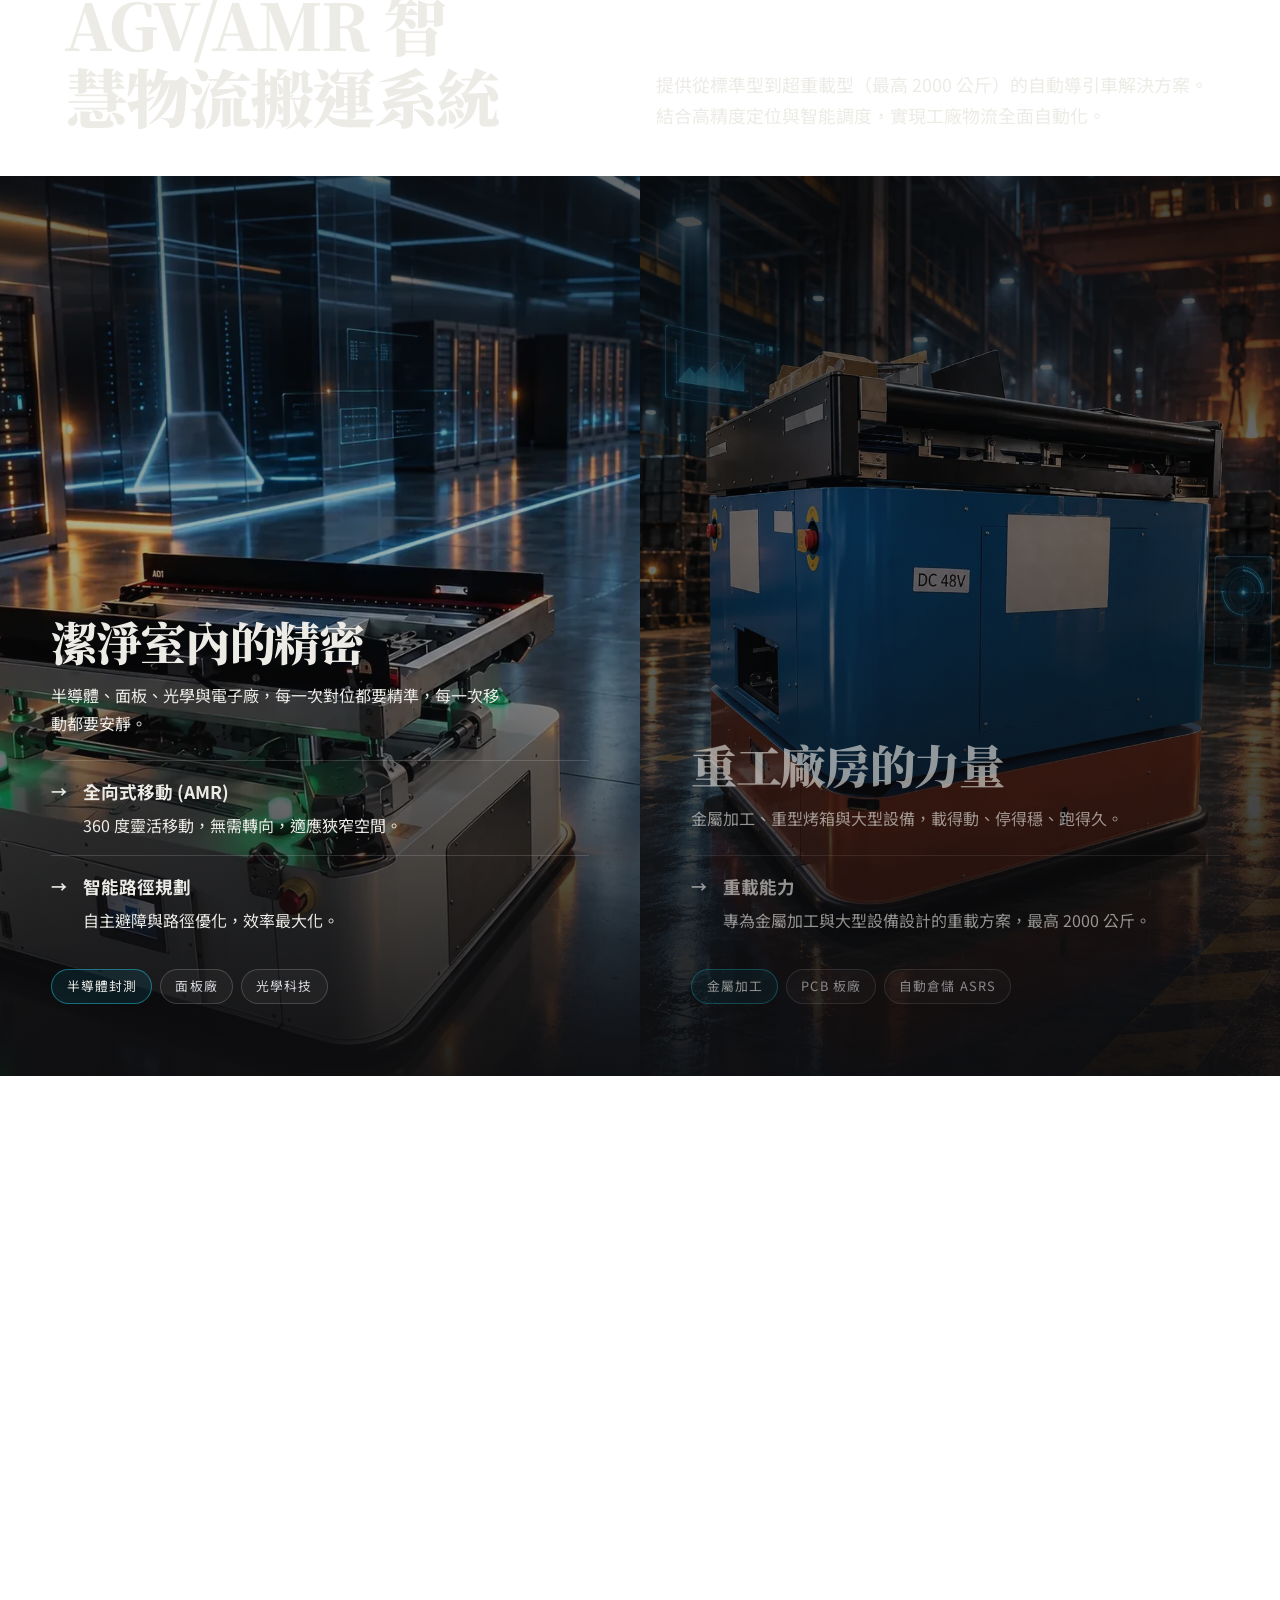
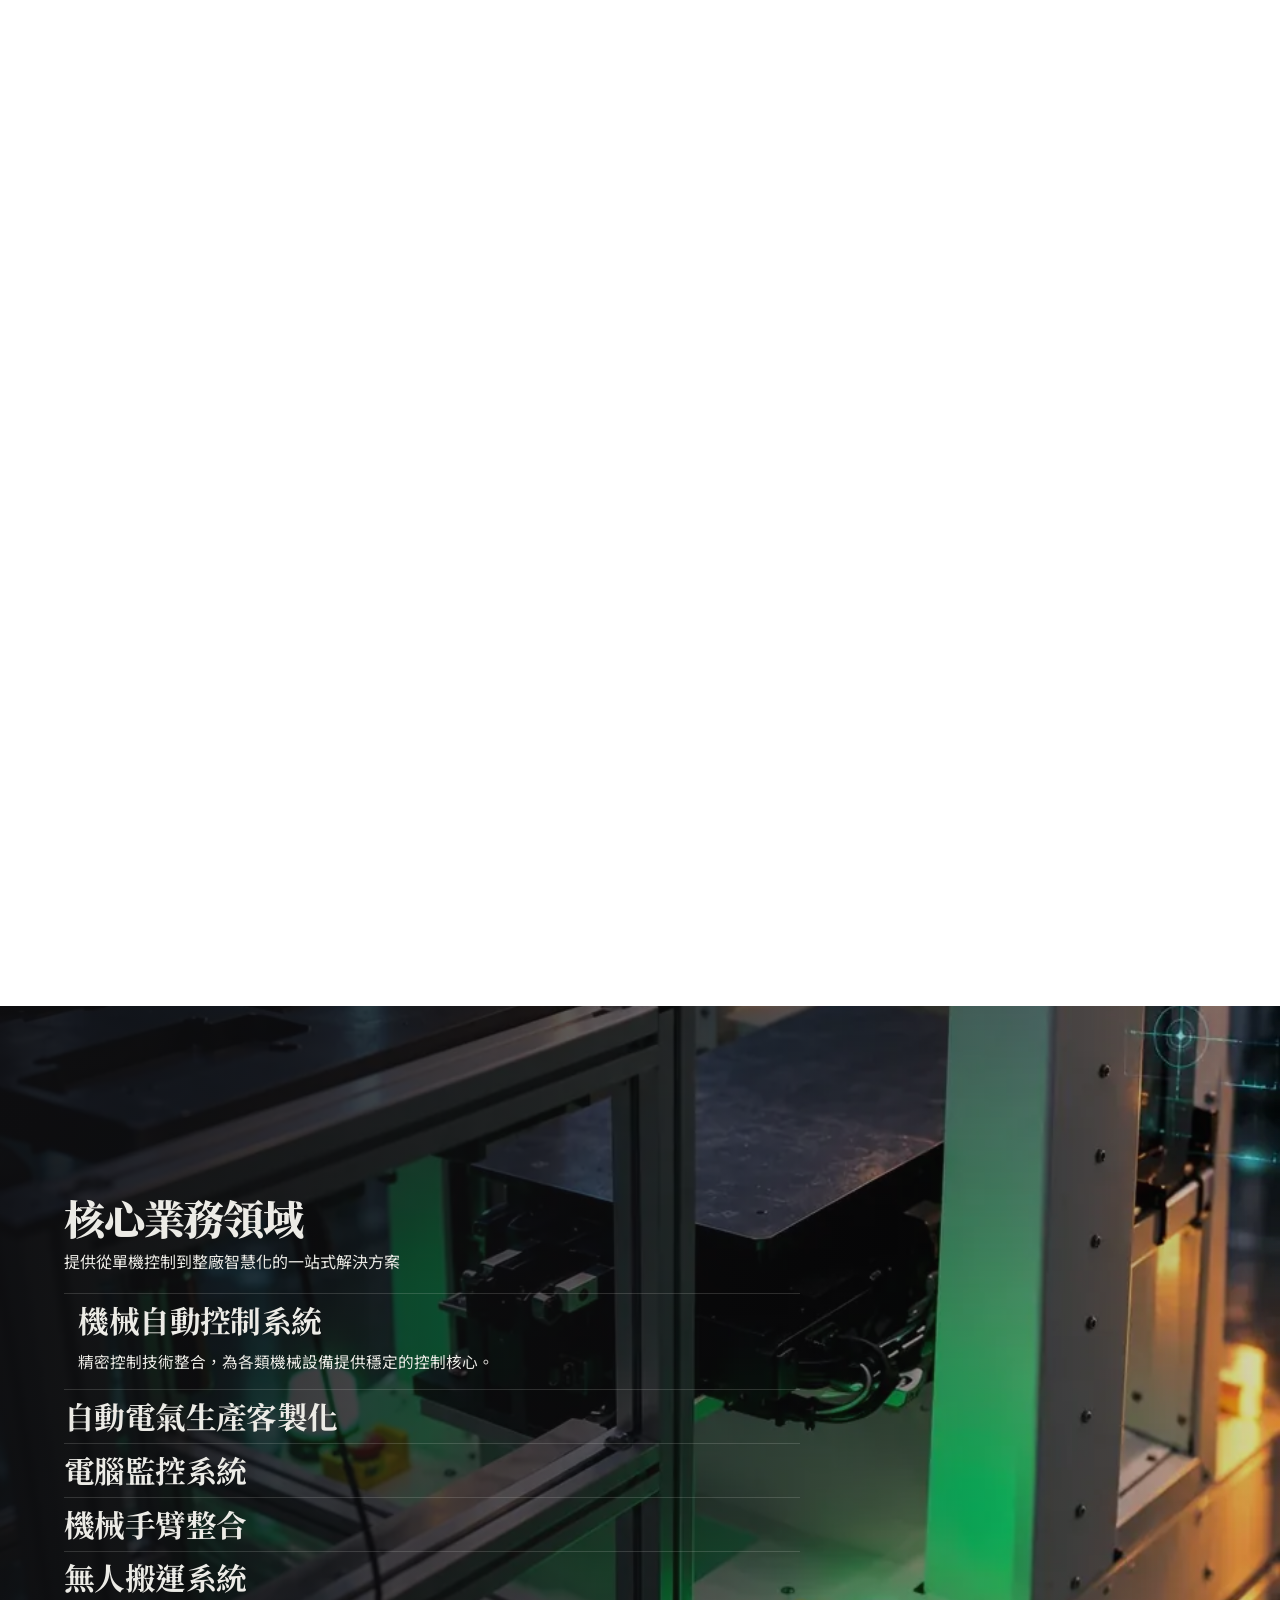
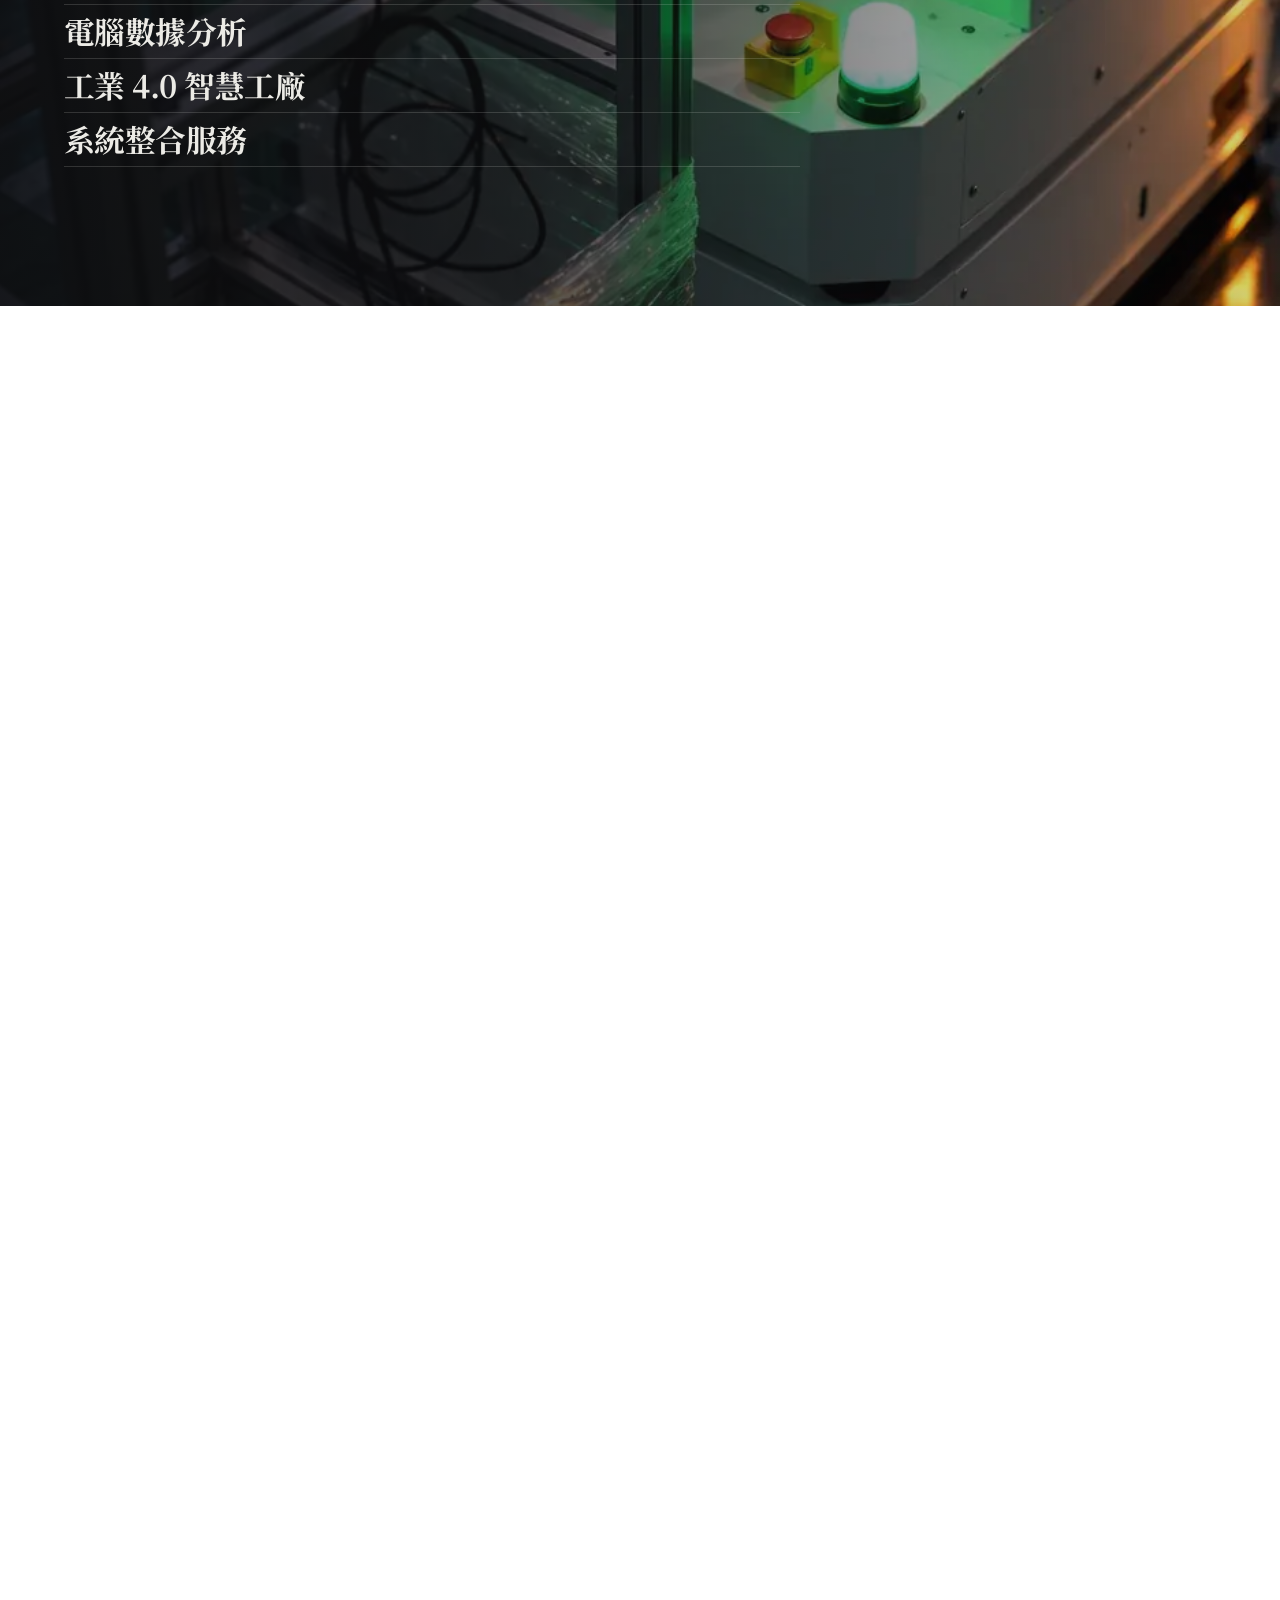
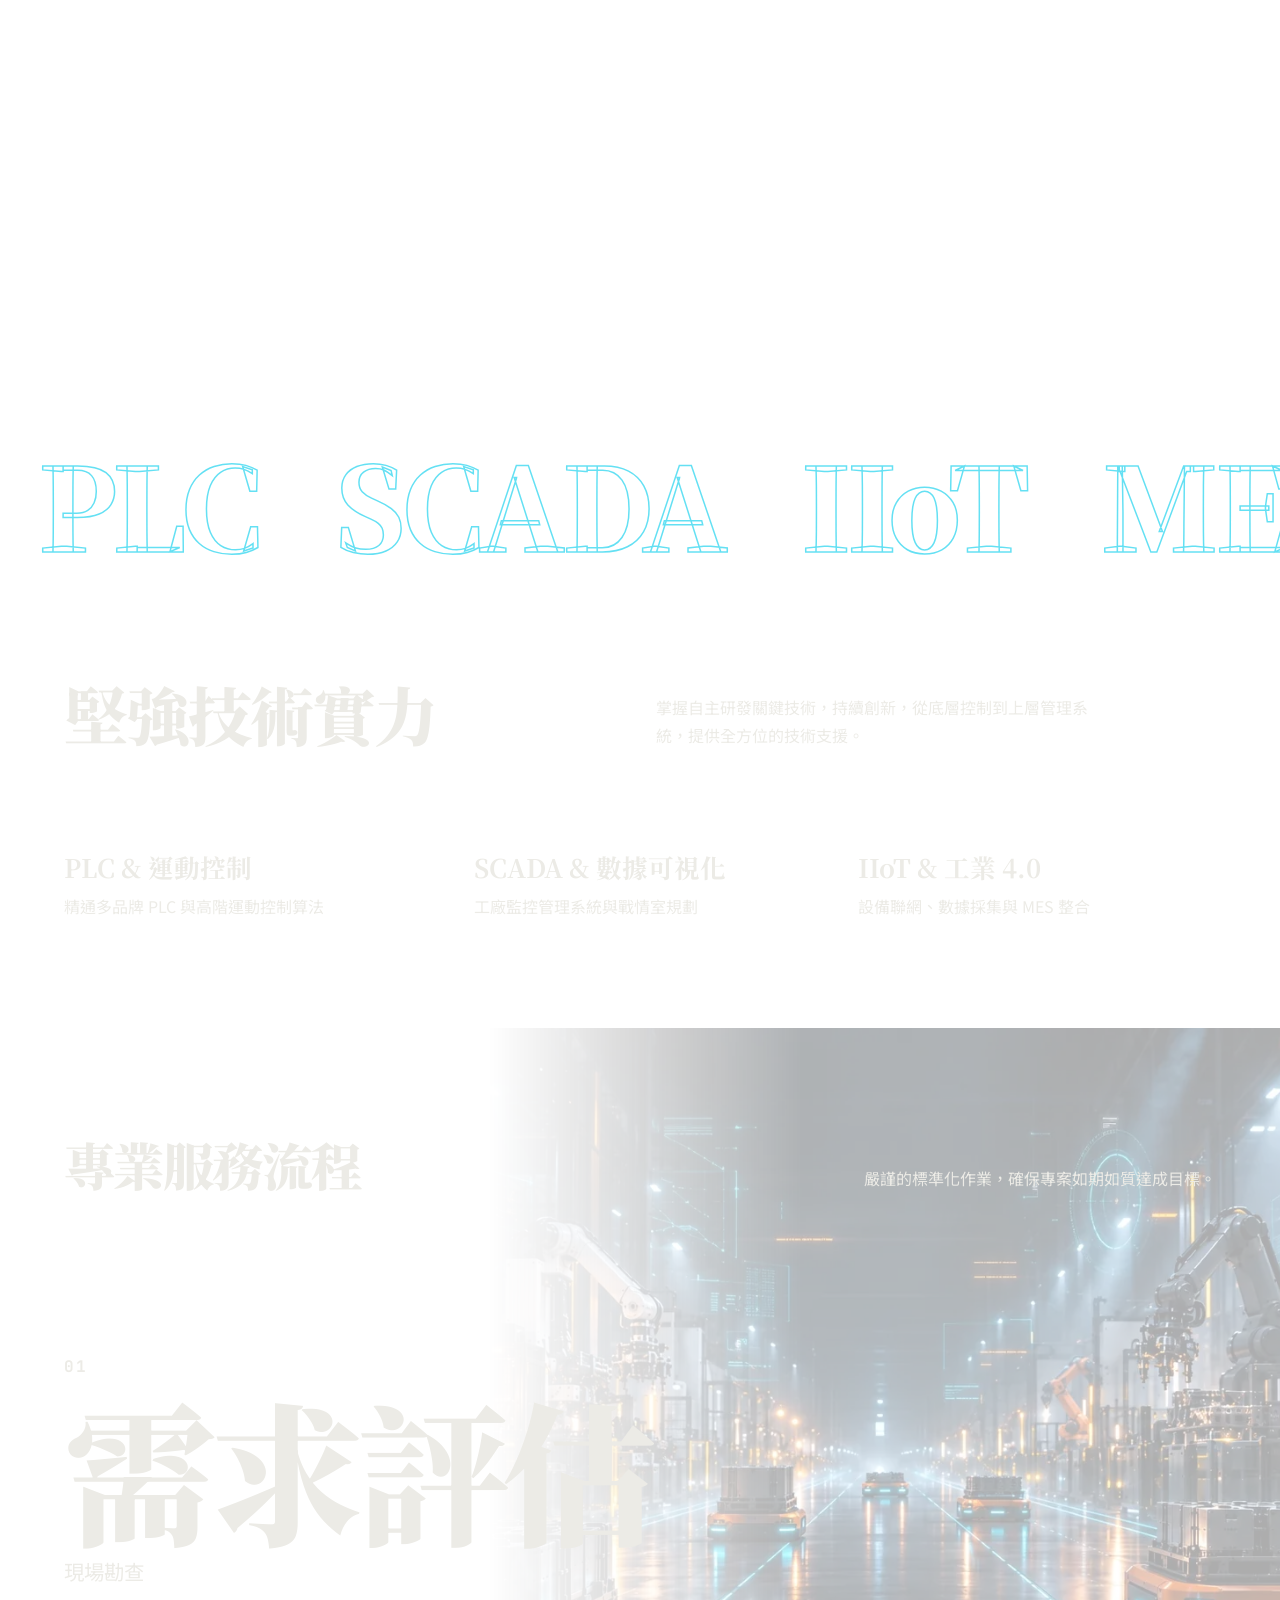
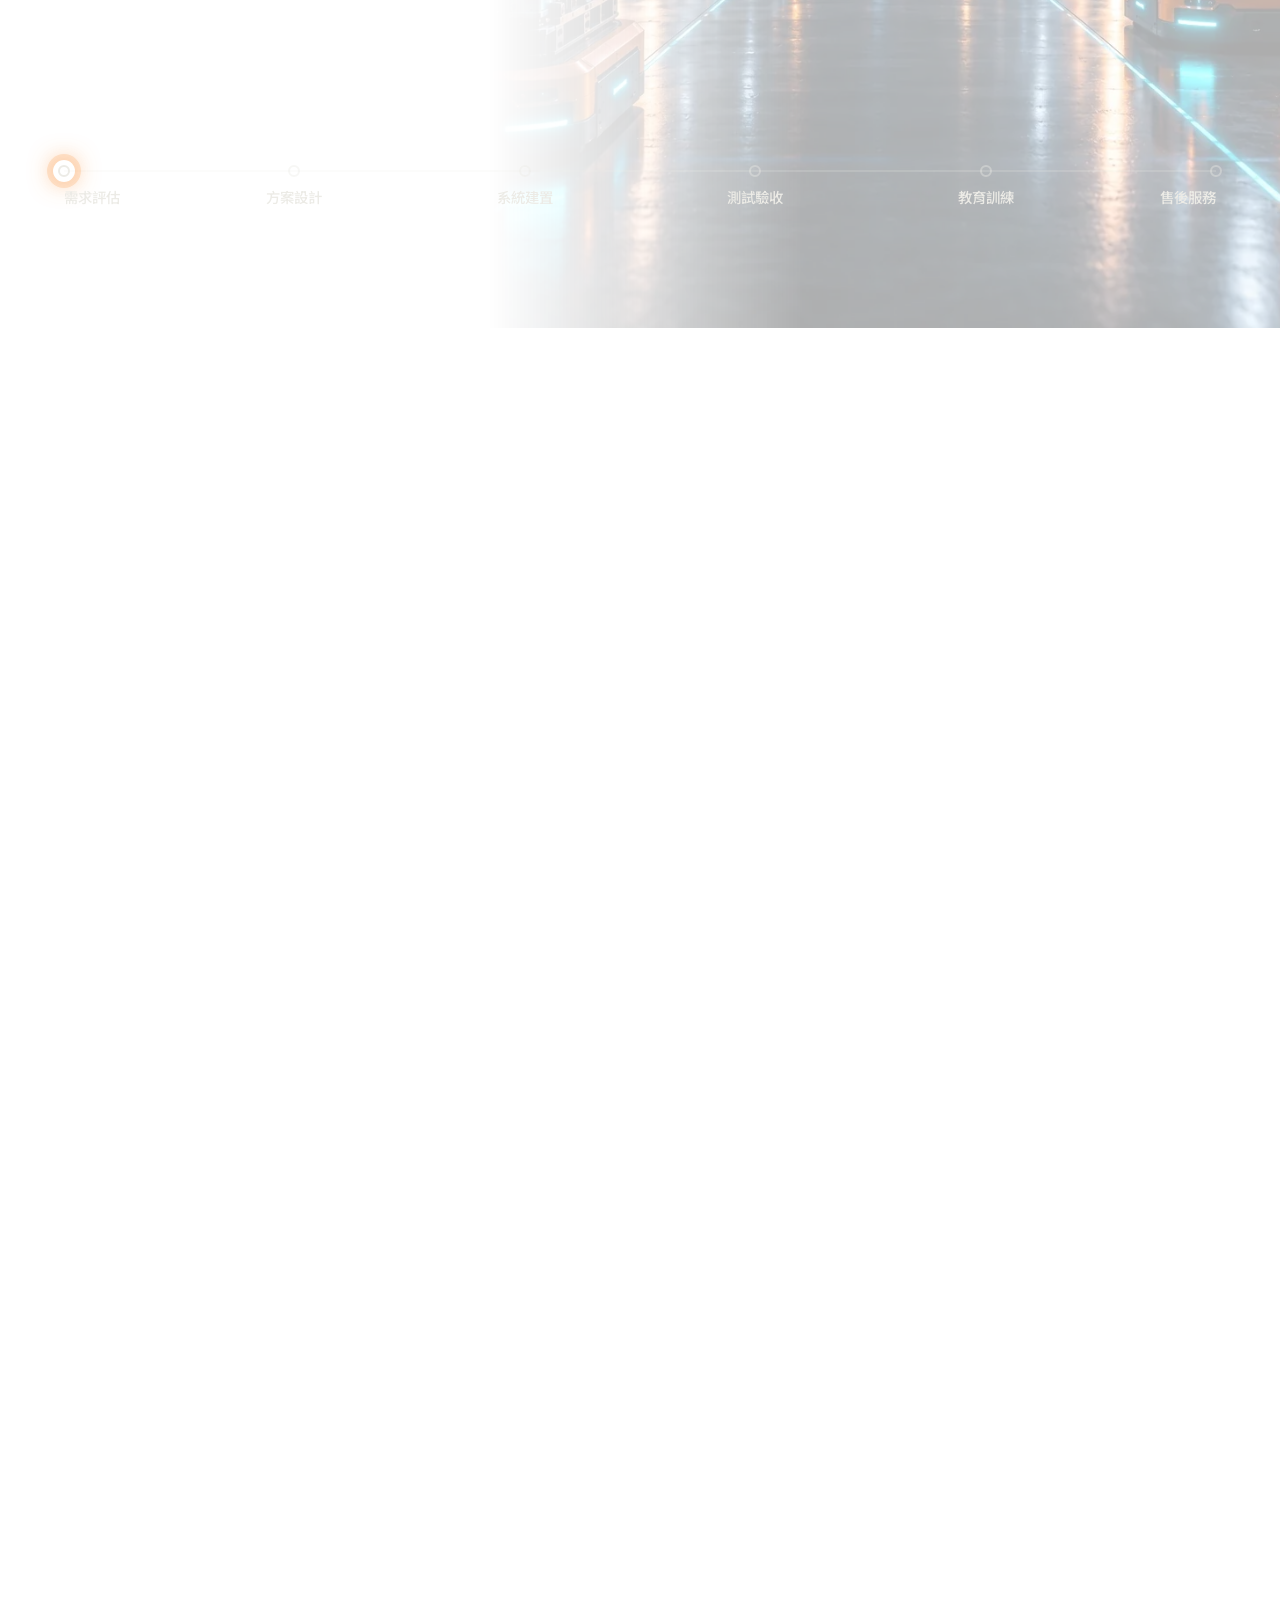
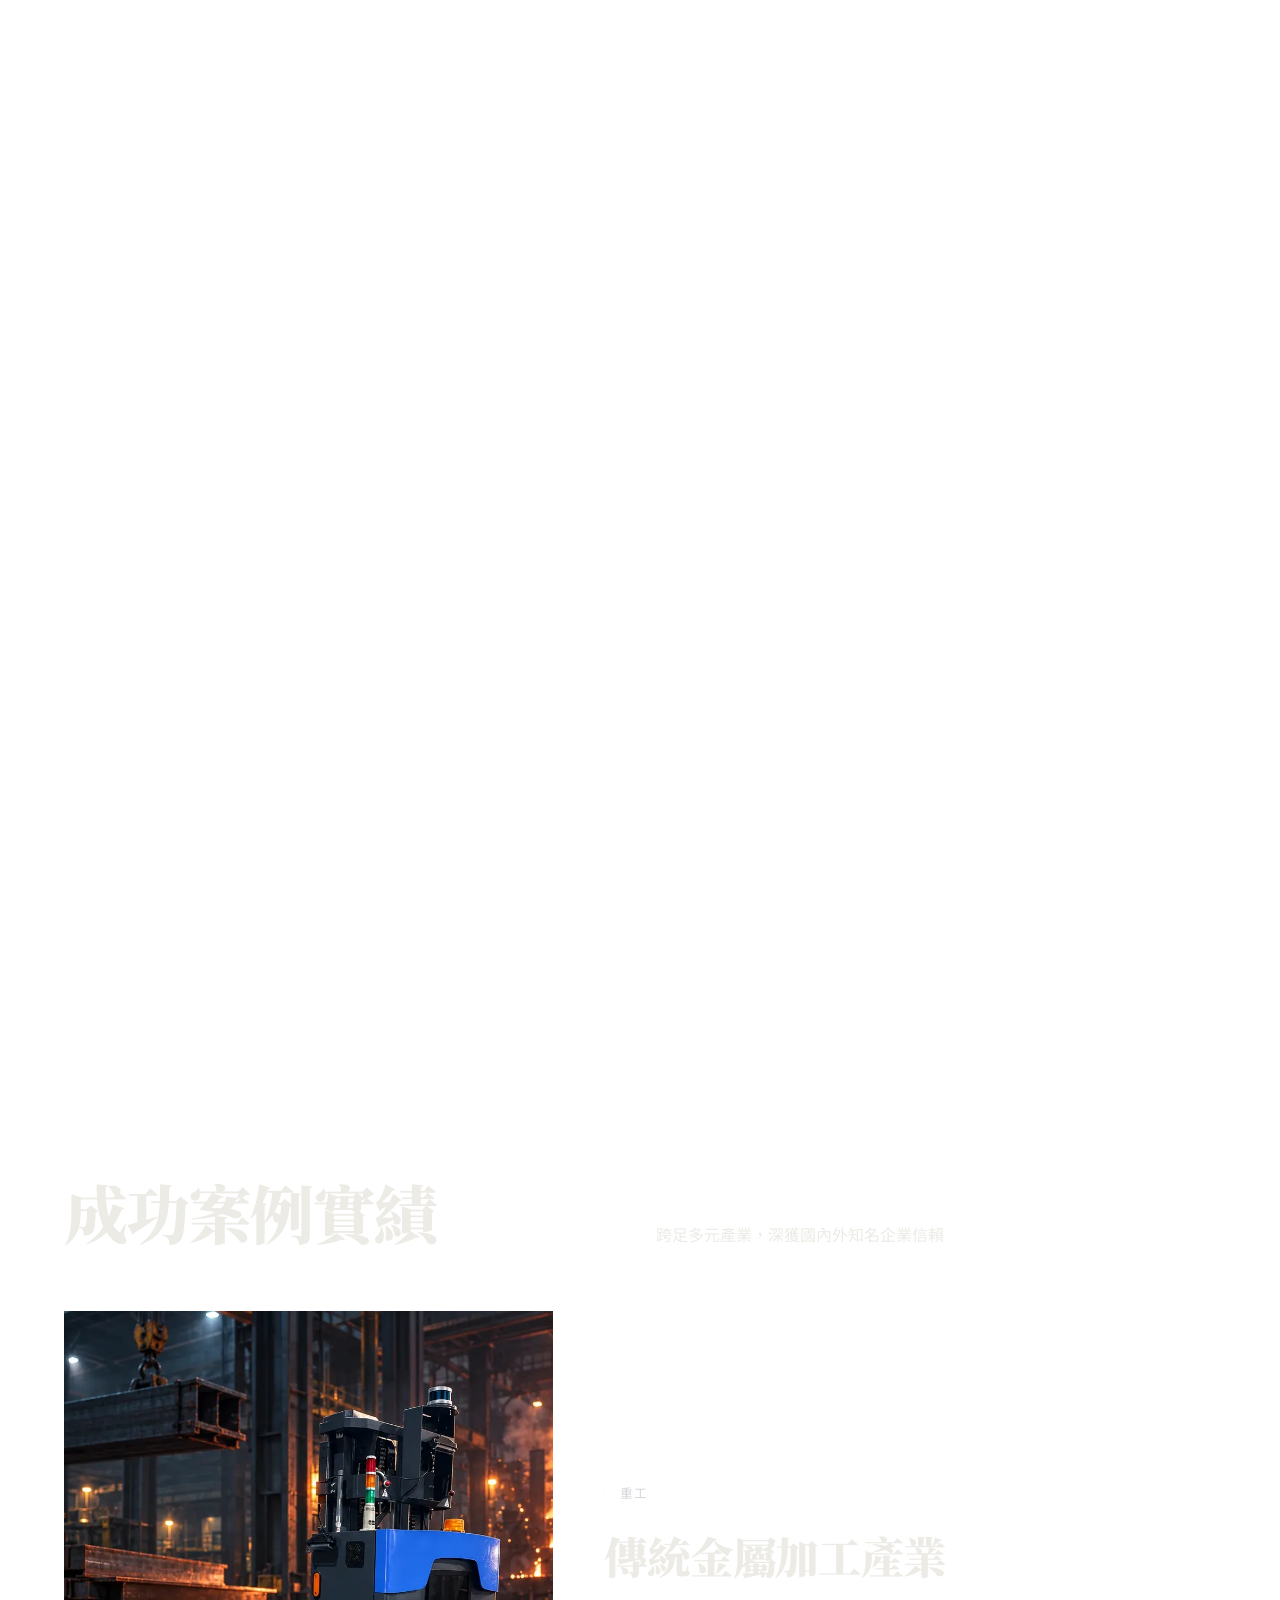
==== commit cd688ee8: "壓縮圖片：cine/hero webp 重編 q74、設計圖 PNG 改 webp，整頁本地資源 4.2MB→2.9MB Co-Authored-By: Claude Sonnet 5.5 <nore" ====
--- a/index.html
+++ b/index.html
@@ -297,7 +297,7 @@
     <article class="cf rev">
       <div class="cf-media">
         <img src="images/cine/semis.webp" alt="半導體封測大廠潔淨室產線自動化與無人搬運案例" loading="lazy" width="1536" height="1024">
-        <figure class="real"><img src="images/cases/case1-1.png" alt="半導體封測大廠產線自動化設計圖" loading="lazy"><figcaption>設計圖</figcaption></figure>
+        <figure class="real"><img src="images/cases/case1-1.webp" alt="半導體封測大廠產線自動化設計圖" loading="lazy"><figcaption>設計圖</figcaption></figure>
       </div>
       <div class="cf-body">
         <span class="chip accent">潔淨室</span>
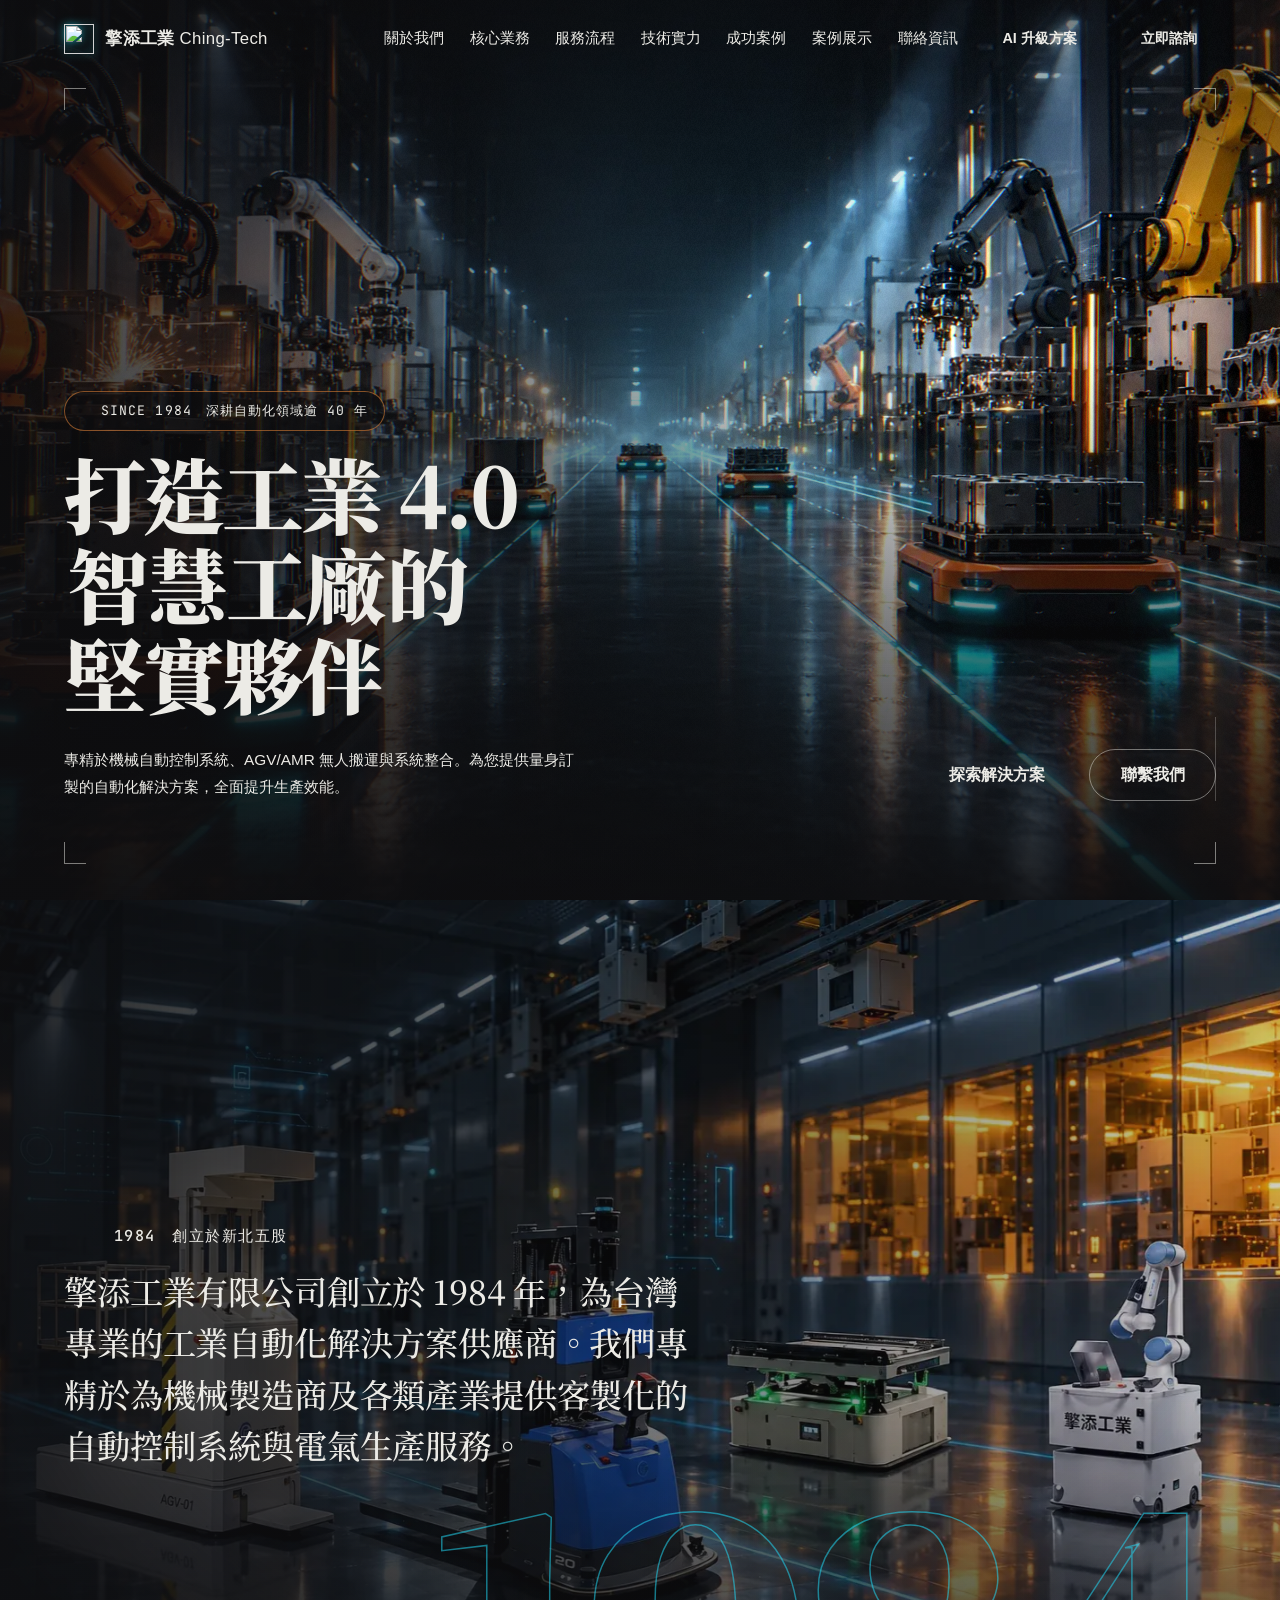
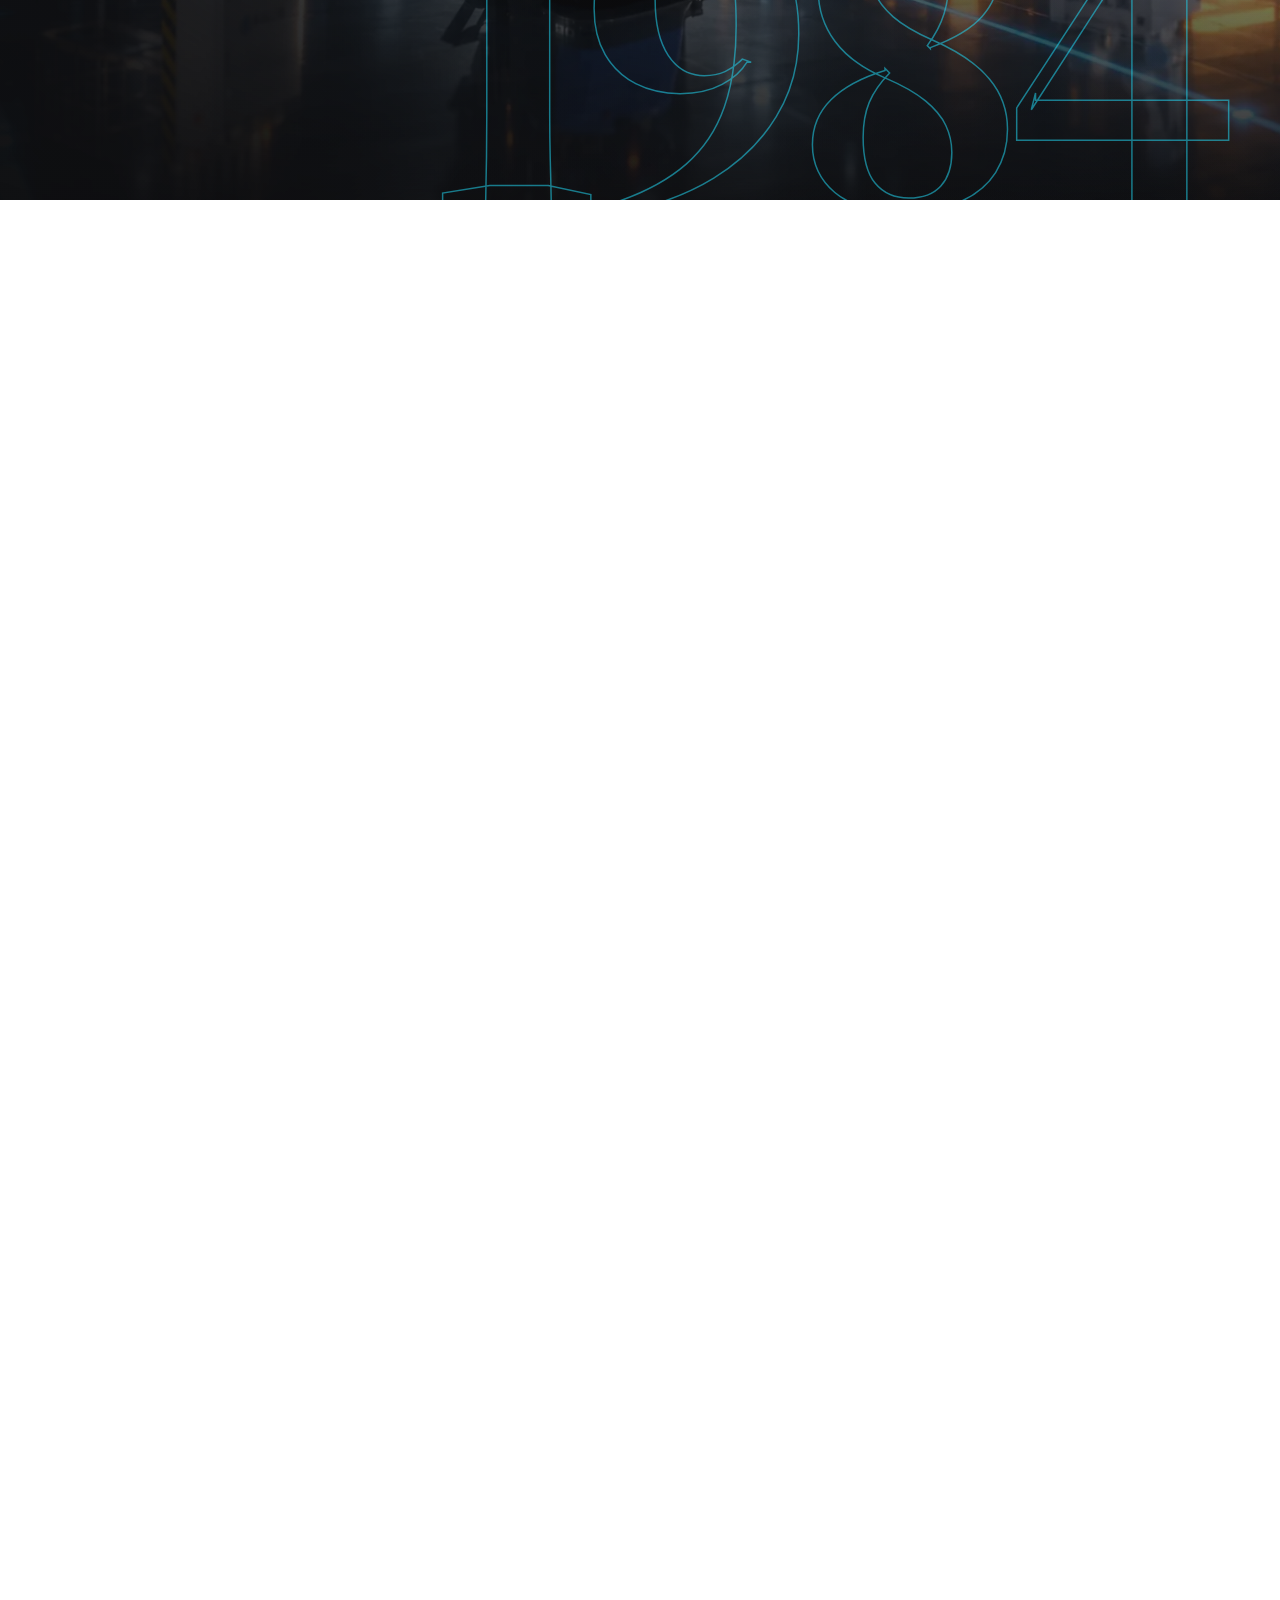
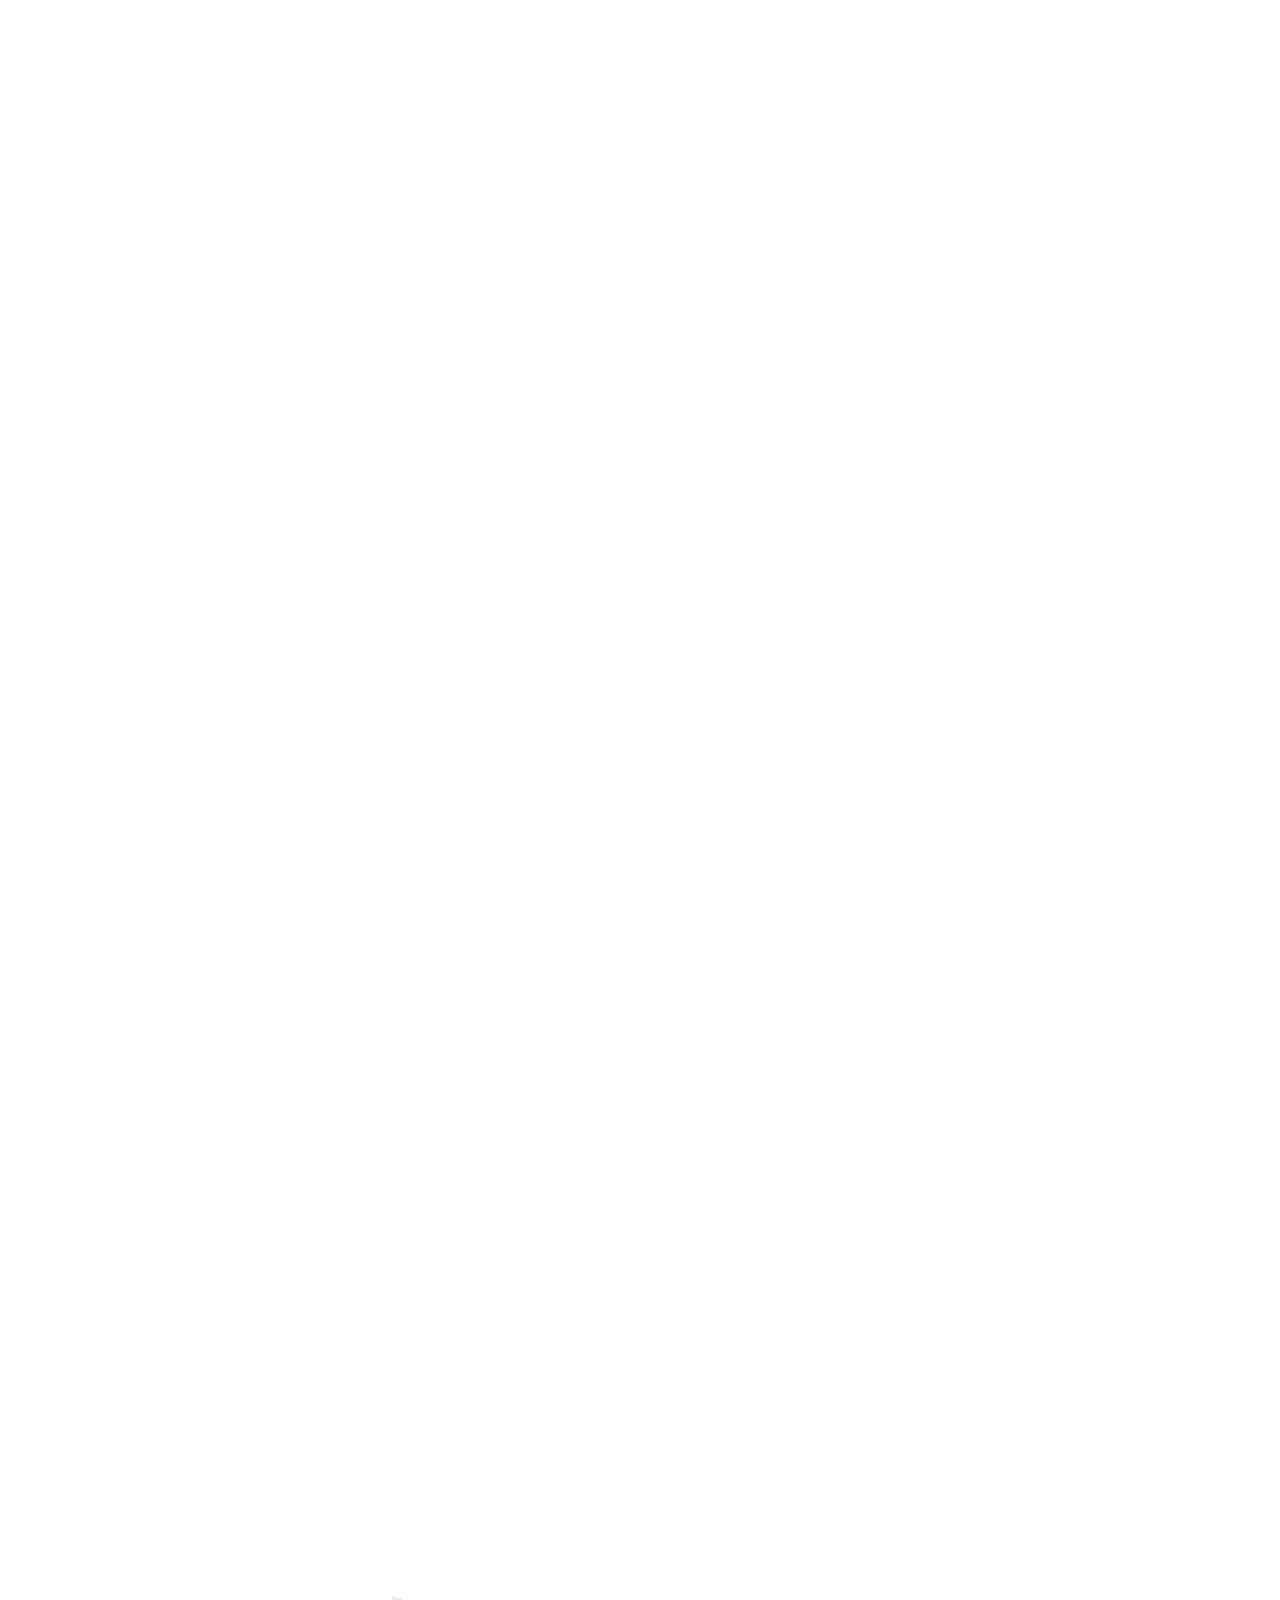
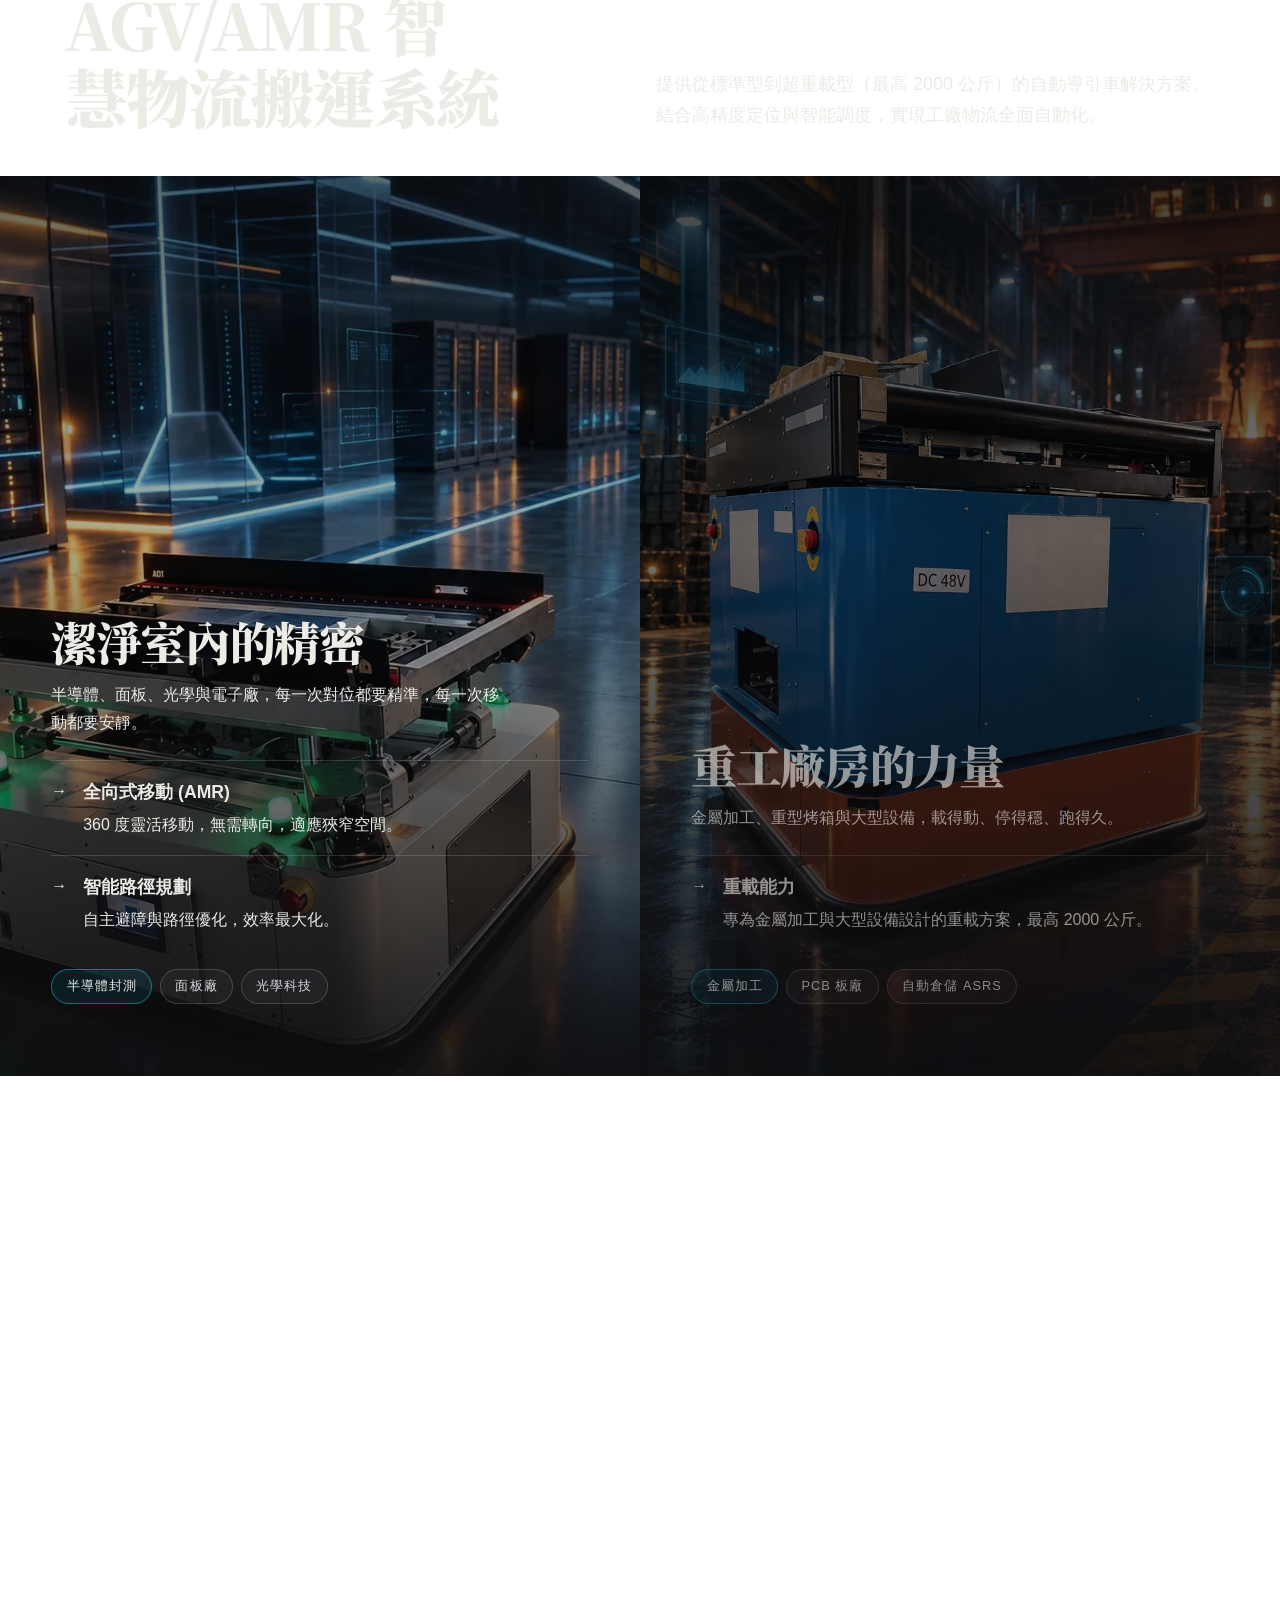
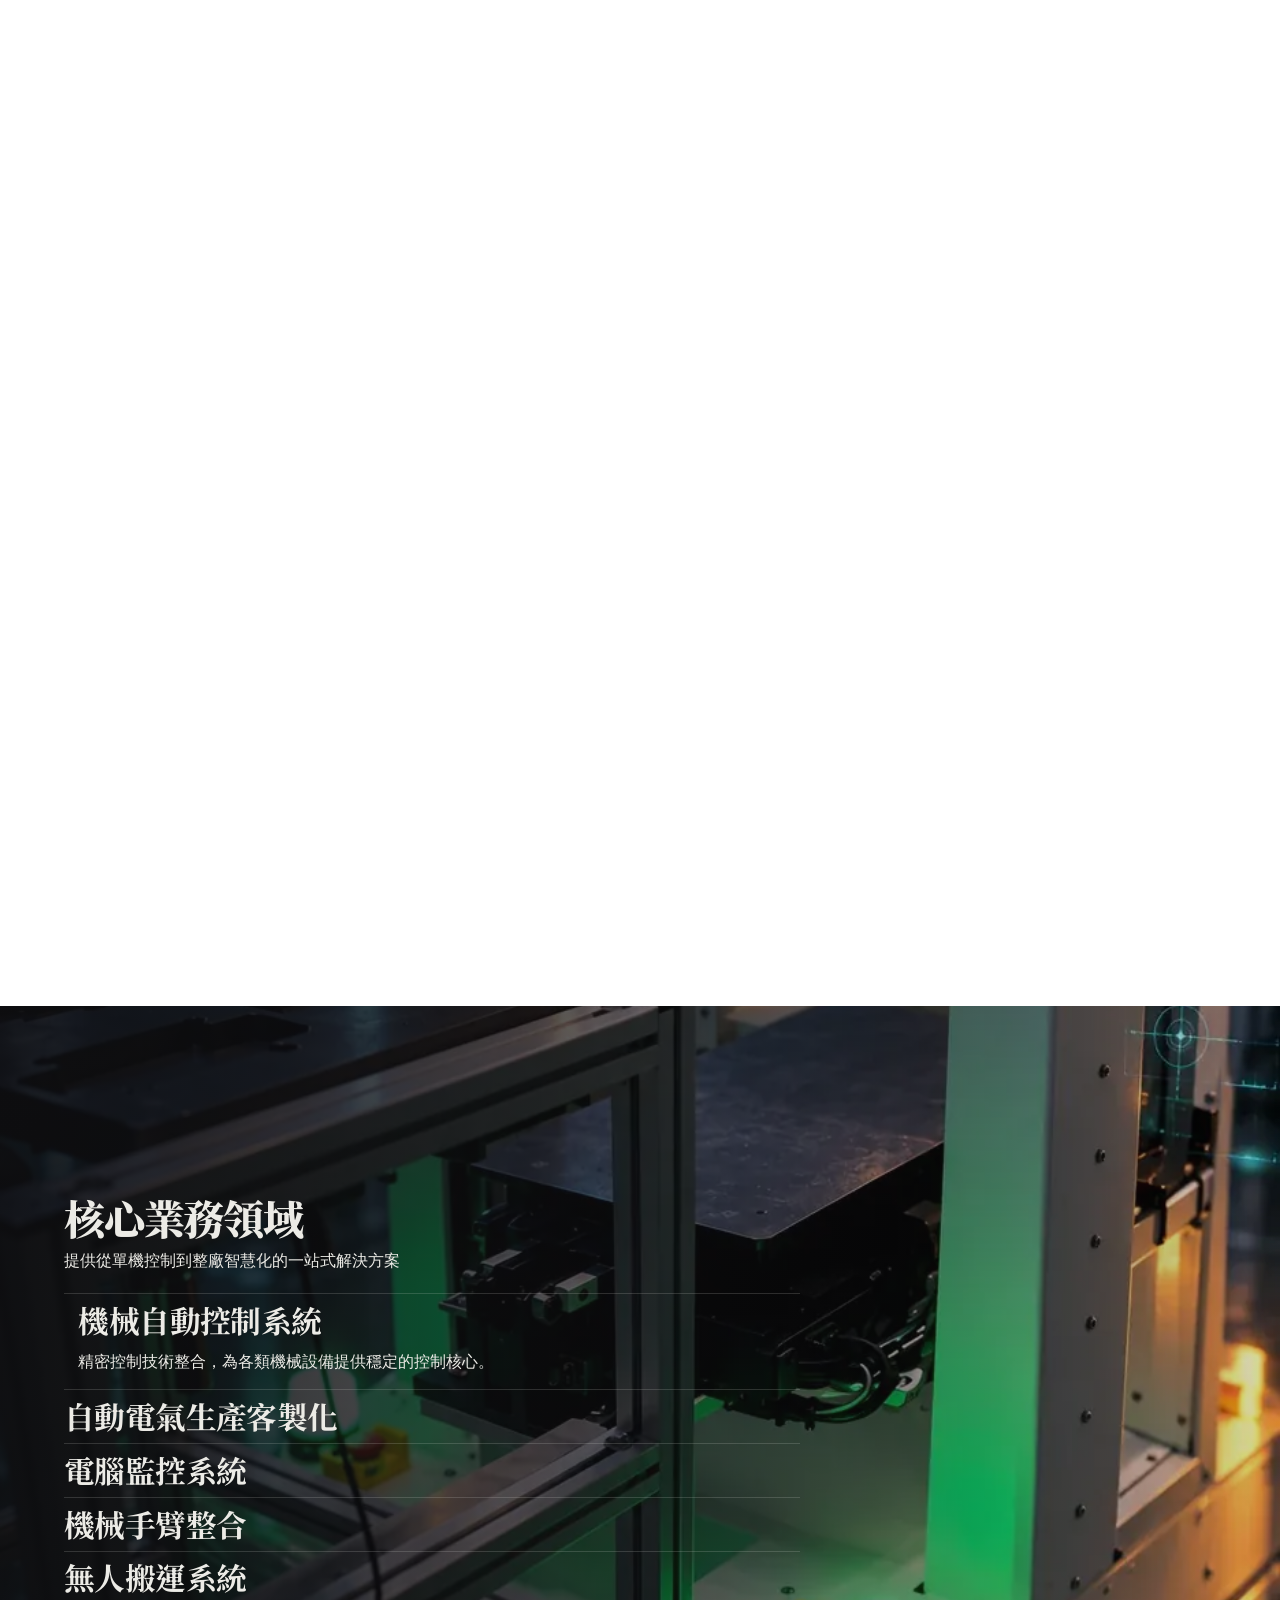
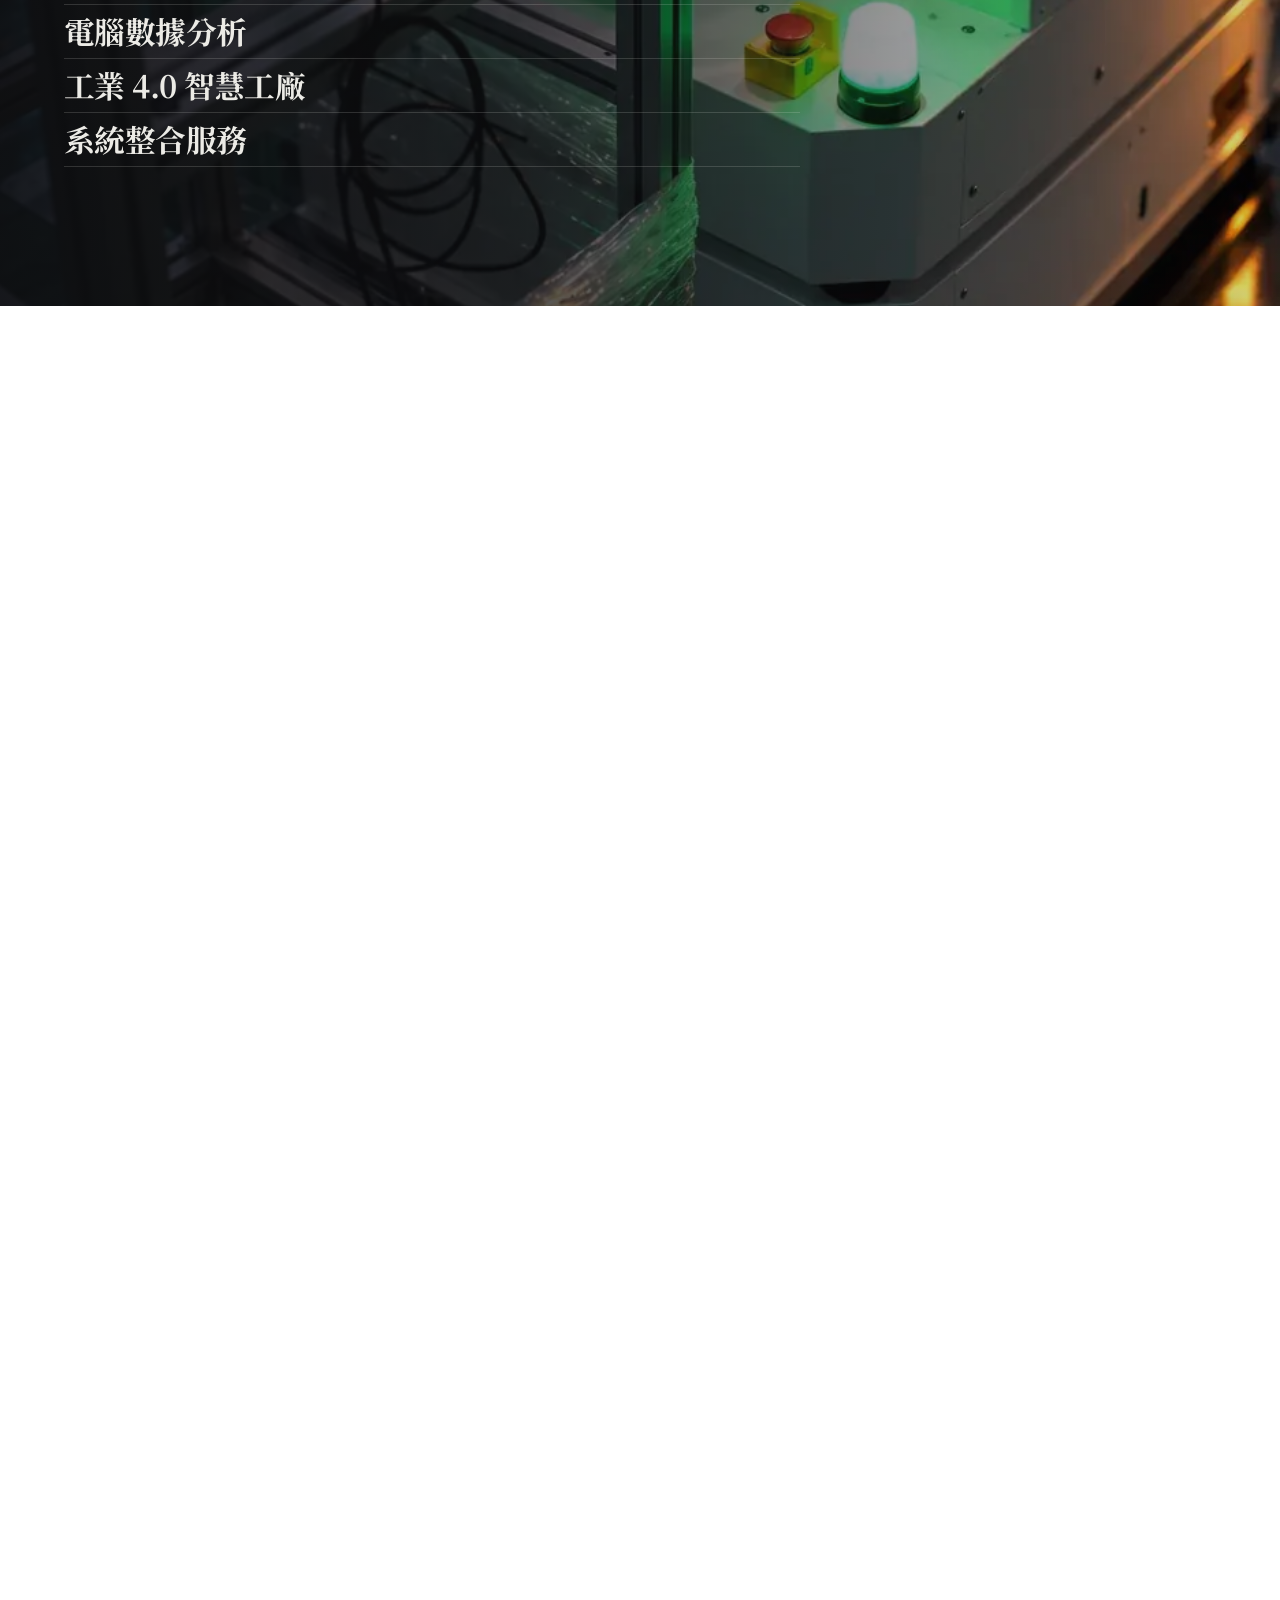
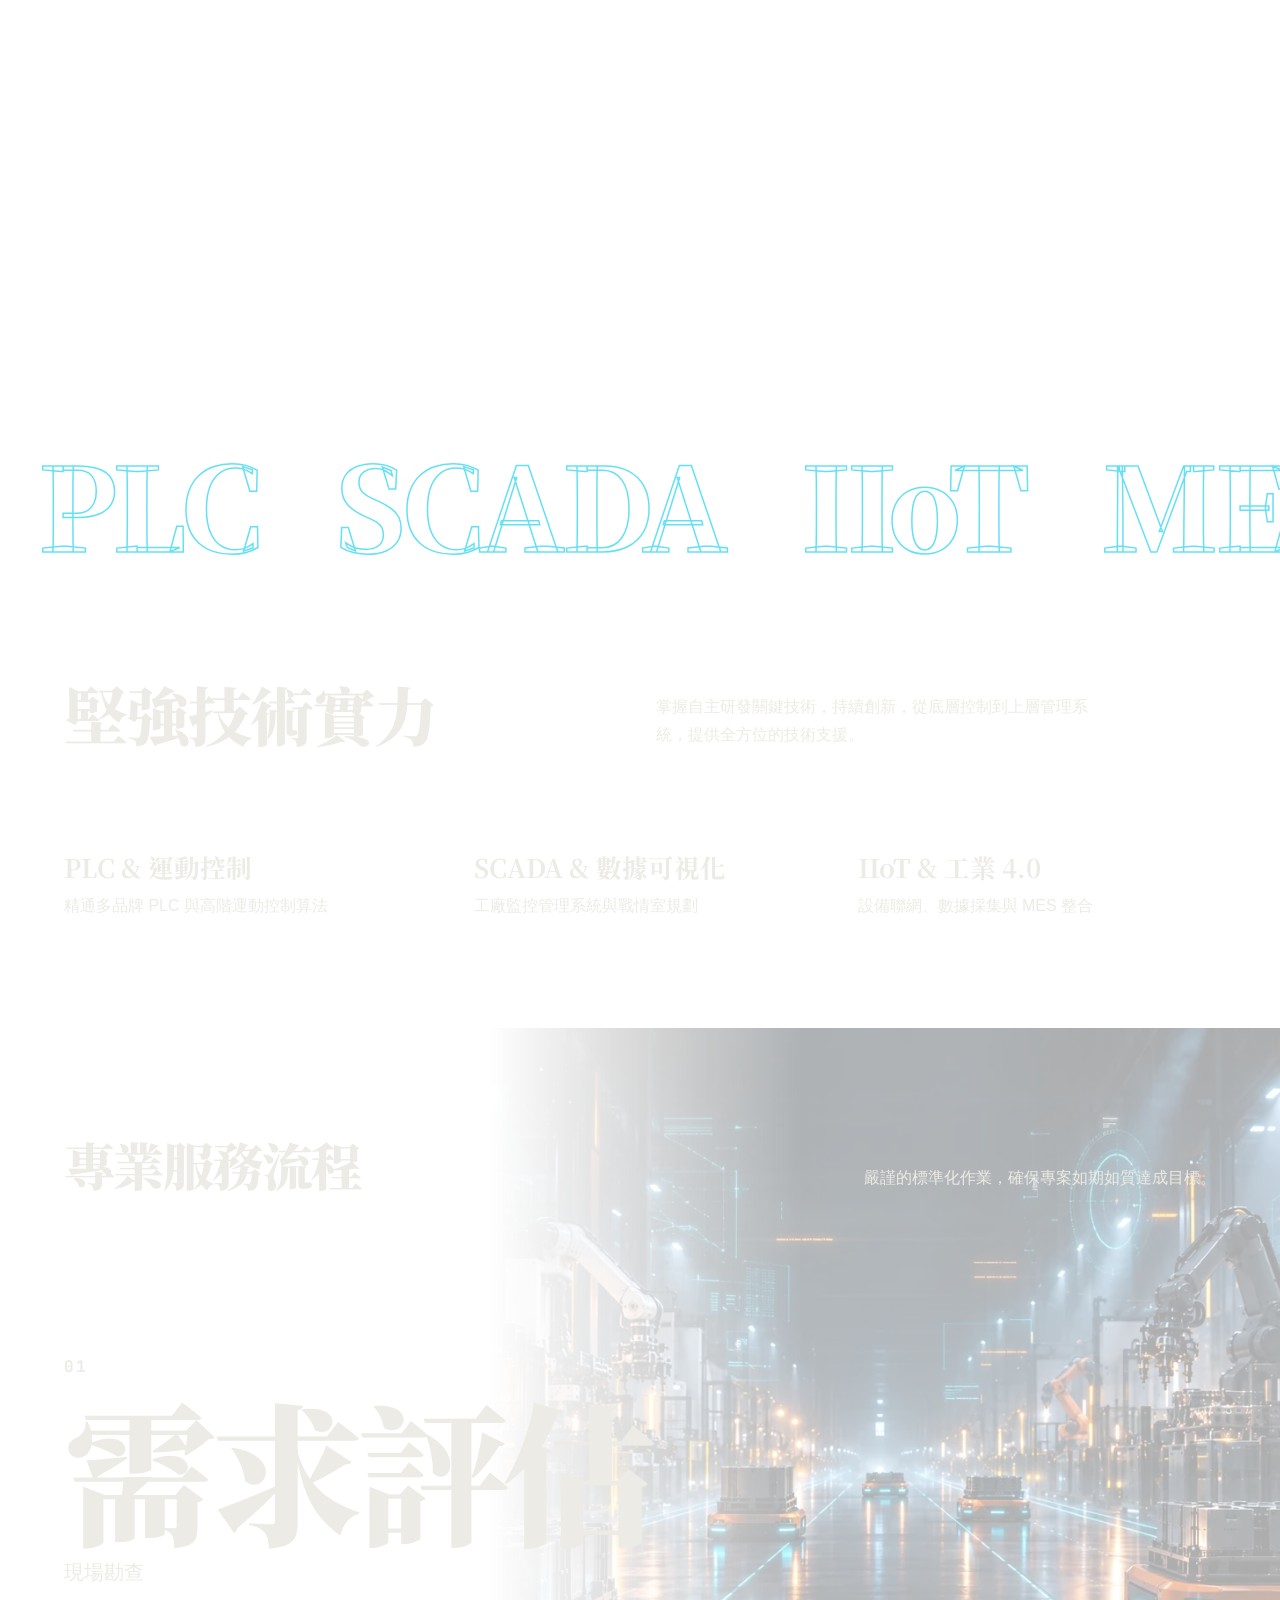
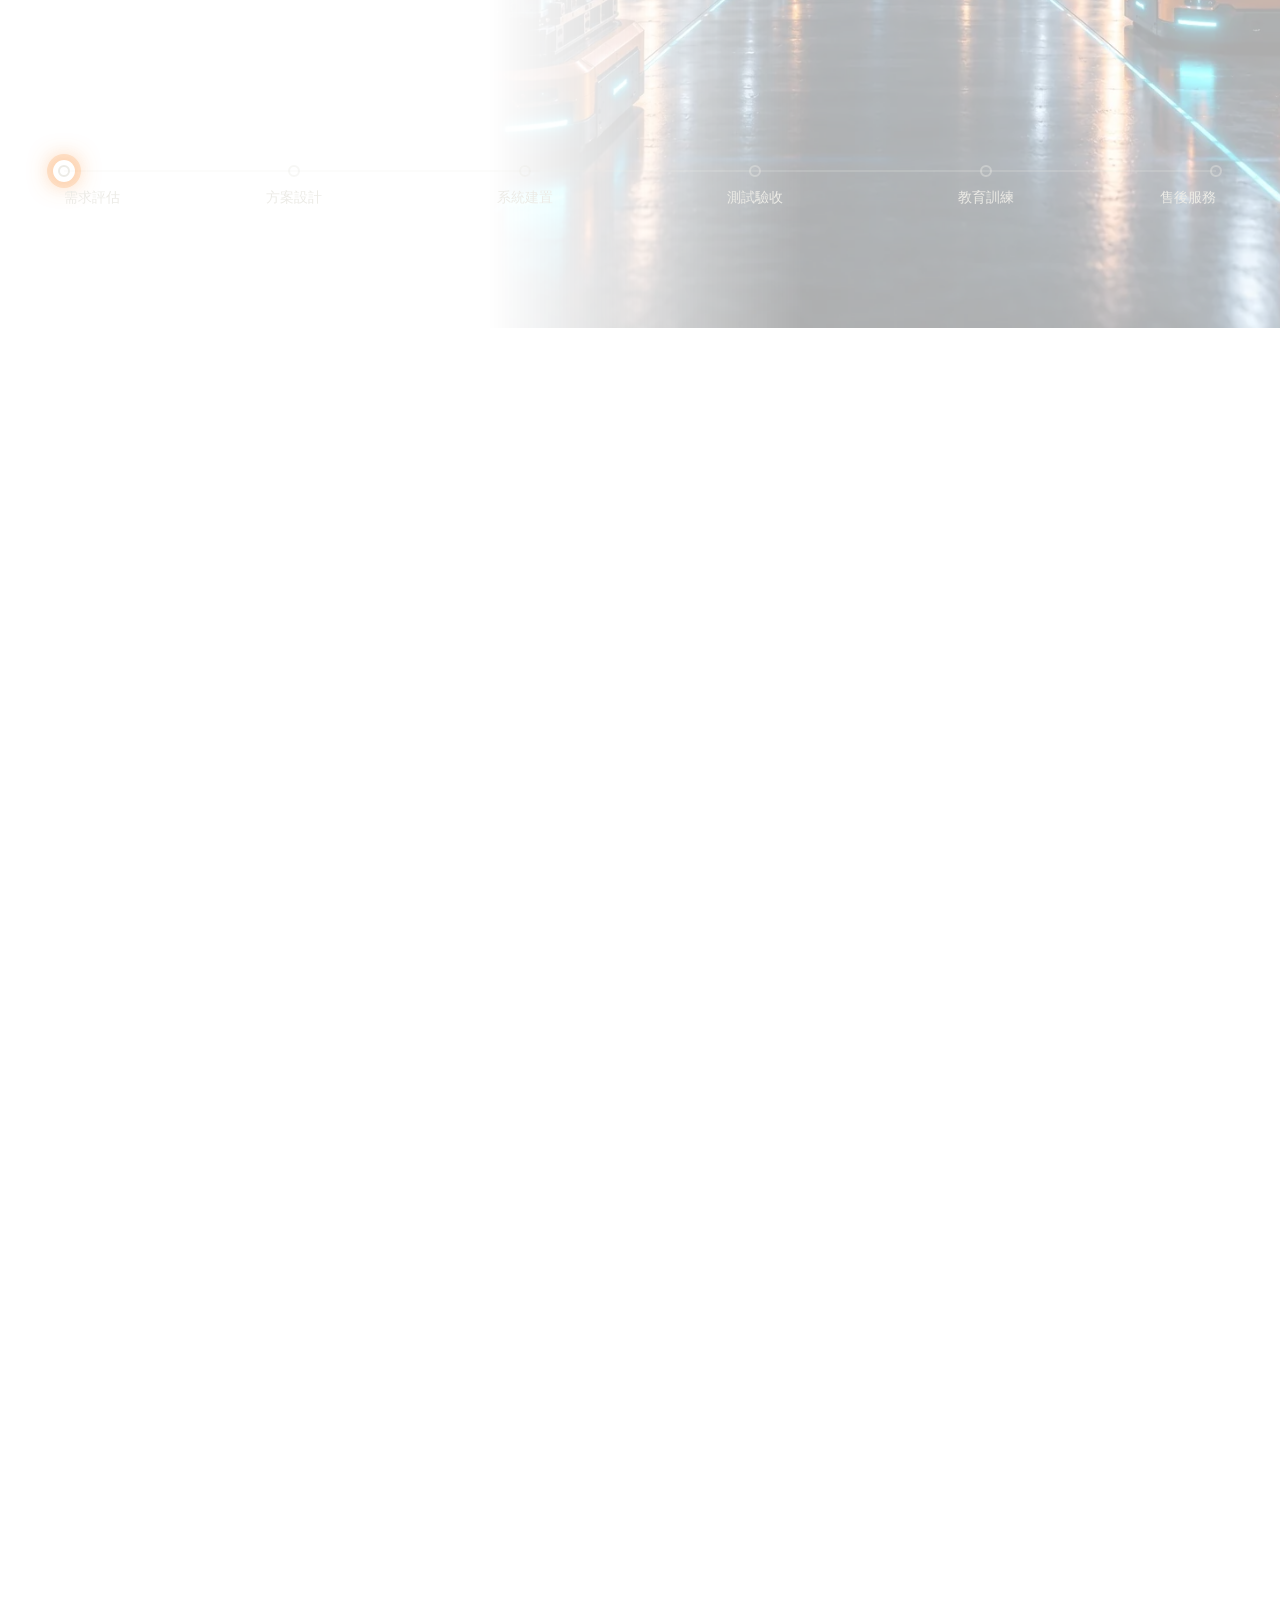
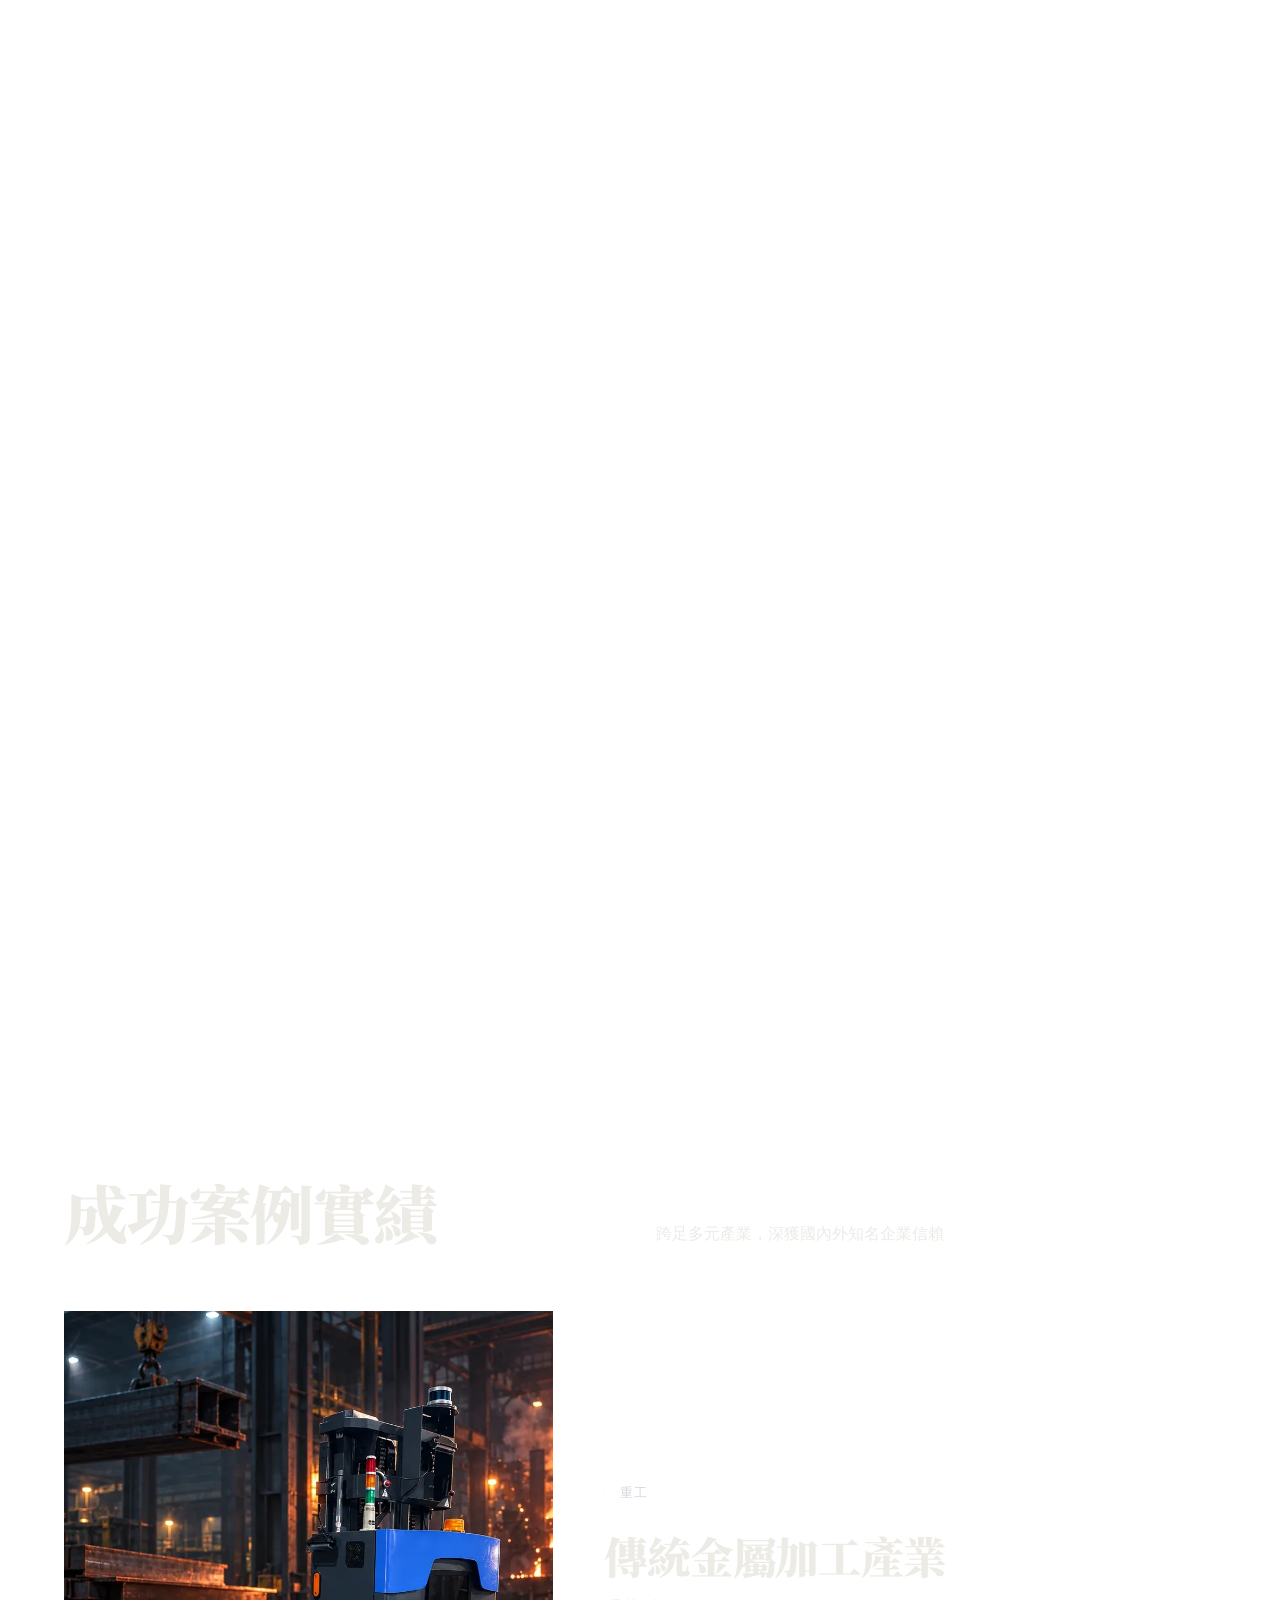
==== commit 43ca0f0e: "字型自帶子集、刪除未使用圖片（30 檔 2.9MB） Co-Authored-By: Claude Sonnet 5.5 <noreply@anthropic.com>" ====
--- a/index.html
+++ b/index.html
@@ -29,12 +29,8 @@
     <!-- Favicon -->
     <link rel="icon" type="image/svg+xml" href="images/CTLogo.svg">
 
-    <!-- Preconnect -->
-    <link rel="preconnect" href="https://fonts.googleapis.com">
-    <link rel="preconnect" href="https://fonts.gstatic.com" crossorigin>
 
     <link rel="stylesheet" href="https://ching-tech.github.io/brand/tokens.css">
-    <link rel="stylesheet" href="https://fonts.googleapis.com/css2?family=Noto+Sans+TC:wght@400;500;700&family=Noto+Serif+TC:wght@500;700;900&family=JetBrains+Mono:wght@400;500;700&display=swap">
     <link rel="stylesheet" href="css/website.css">
 
     <!-- JSON-LD Structured Data -->
--- a/css/website.css
+++ b/css/website.css
@@ -2,7 +2,7 @@
 :root {
   --ink: #0e0e10;
   --bone: #ecebe6;
-  --f-cjk: -apple-system, BlinkMacSystemFont, "Segoe UI", Roboto, "Ubuntu", "Microsoft JhengHei", "Noto Sans TC", sans-serif;
+  --f-cjk: -apple-system, BlinkMacSystemFont, "Segoe UI", Roboto, "Ubuntu", "Microsoft JhengHei", sans-serif;
   --f-serif: "Noto Serif TC", "Songti TC", serif;
   --f-mono: "JetBrains Mono", ui-monospace, monospace;
   --pad: clamp(20px, 5vw, 80px);
@@ -341,3 +341,7 @@
 h1, h2, h3 { text-wrap: balance; }
 .rail-stage::before { content: ""; position: absolute; inset: 0 0 0 38%; background: url("../images/cine/factory.webp") center/cover; opacity: .32; -webkit-mask-image: linear-gradient(to right, transparent, #000 40%); mask-image: linear-gradient(to right, transparent, #000 40%); pointer-events: none; }
 .rail-stage > * { position: relative; z-index: 1; }
+
+/* 字型自帶（子集，重建用 tools/build-fonts.sh）；缺字會退回系統字型 */
+@font-face { font-family: "Noto Serif TC"; src: url(../fonts/noto-serif-tc.woff2) format("woff2"); font-weight: 500 900; font-display: swap; }
+@font-face { font-family: "JetBrains Mono"; src: url(../fonts/jetbrains-mono.woff2) format("woff2"); font-weight: 400 700; font-display: swap; }
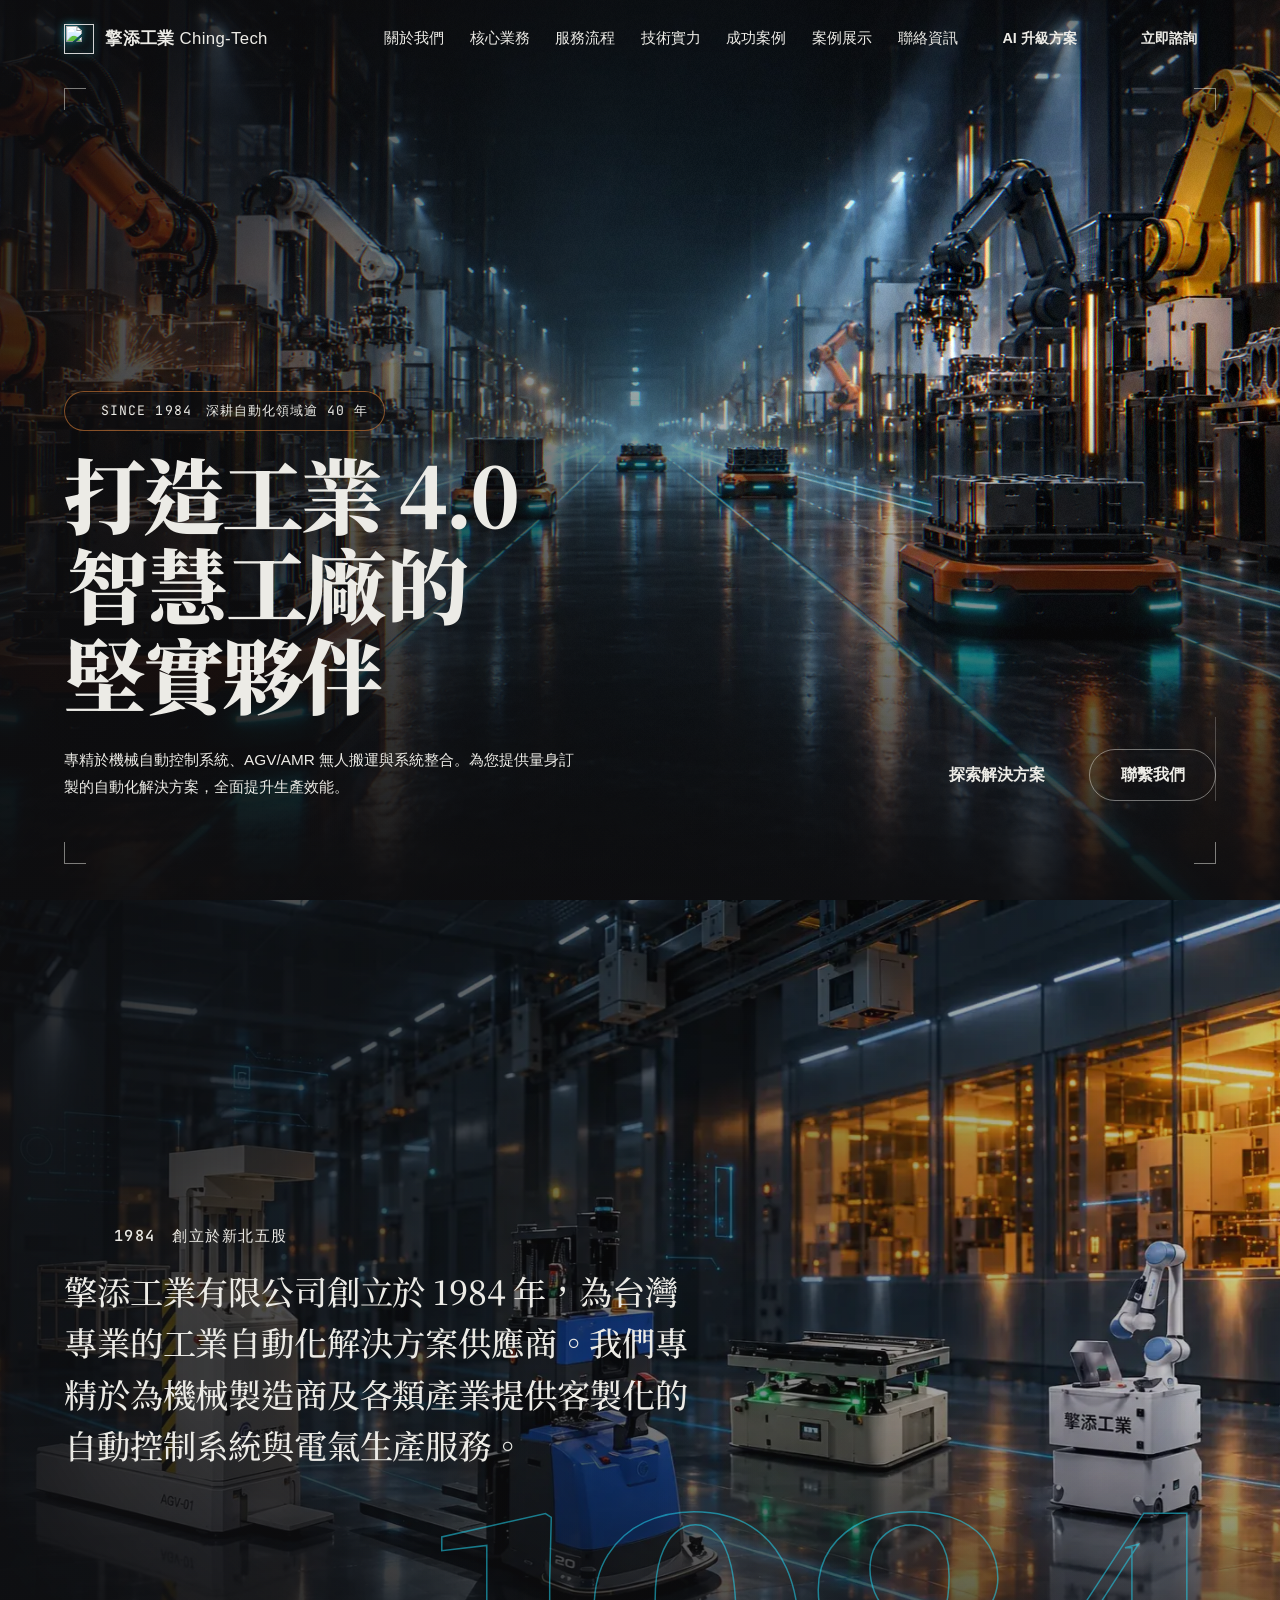
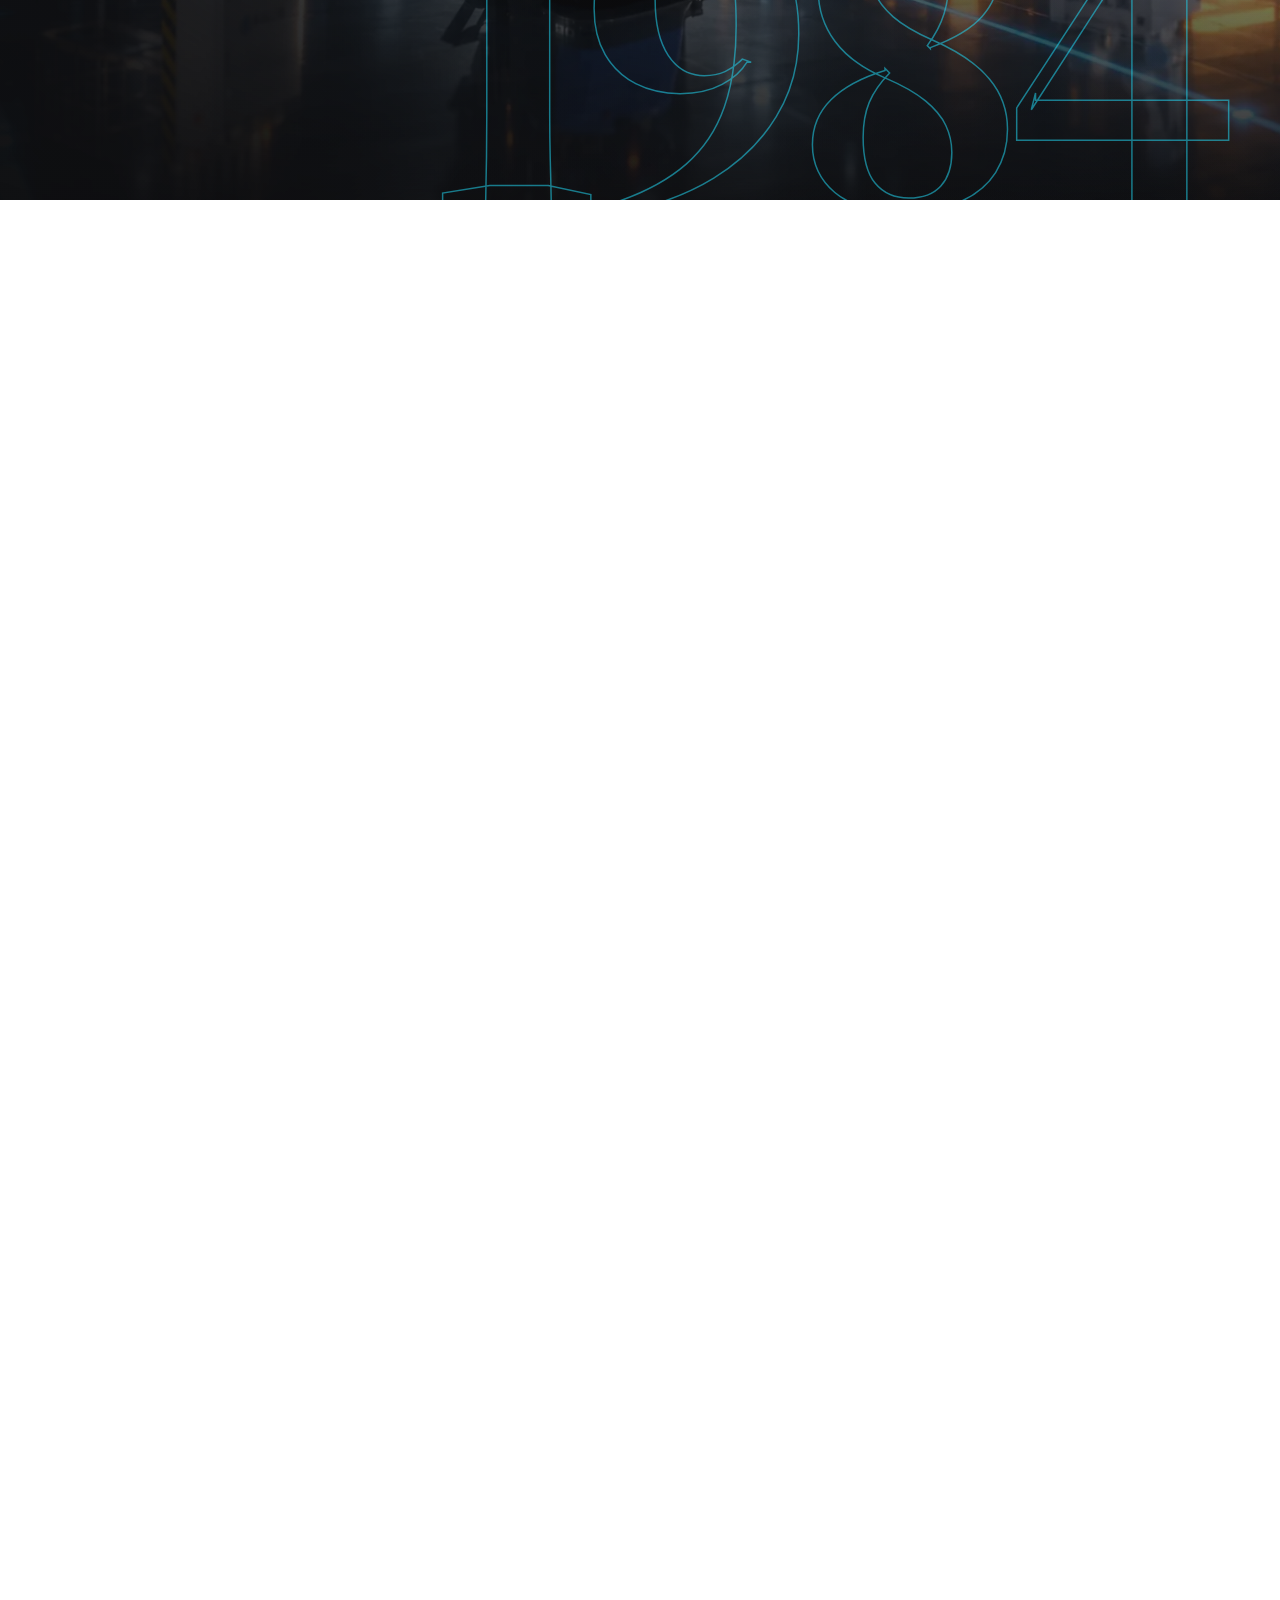
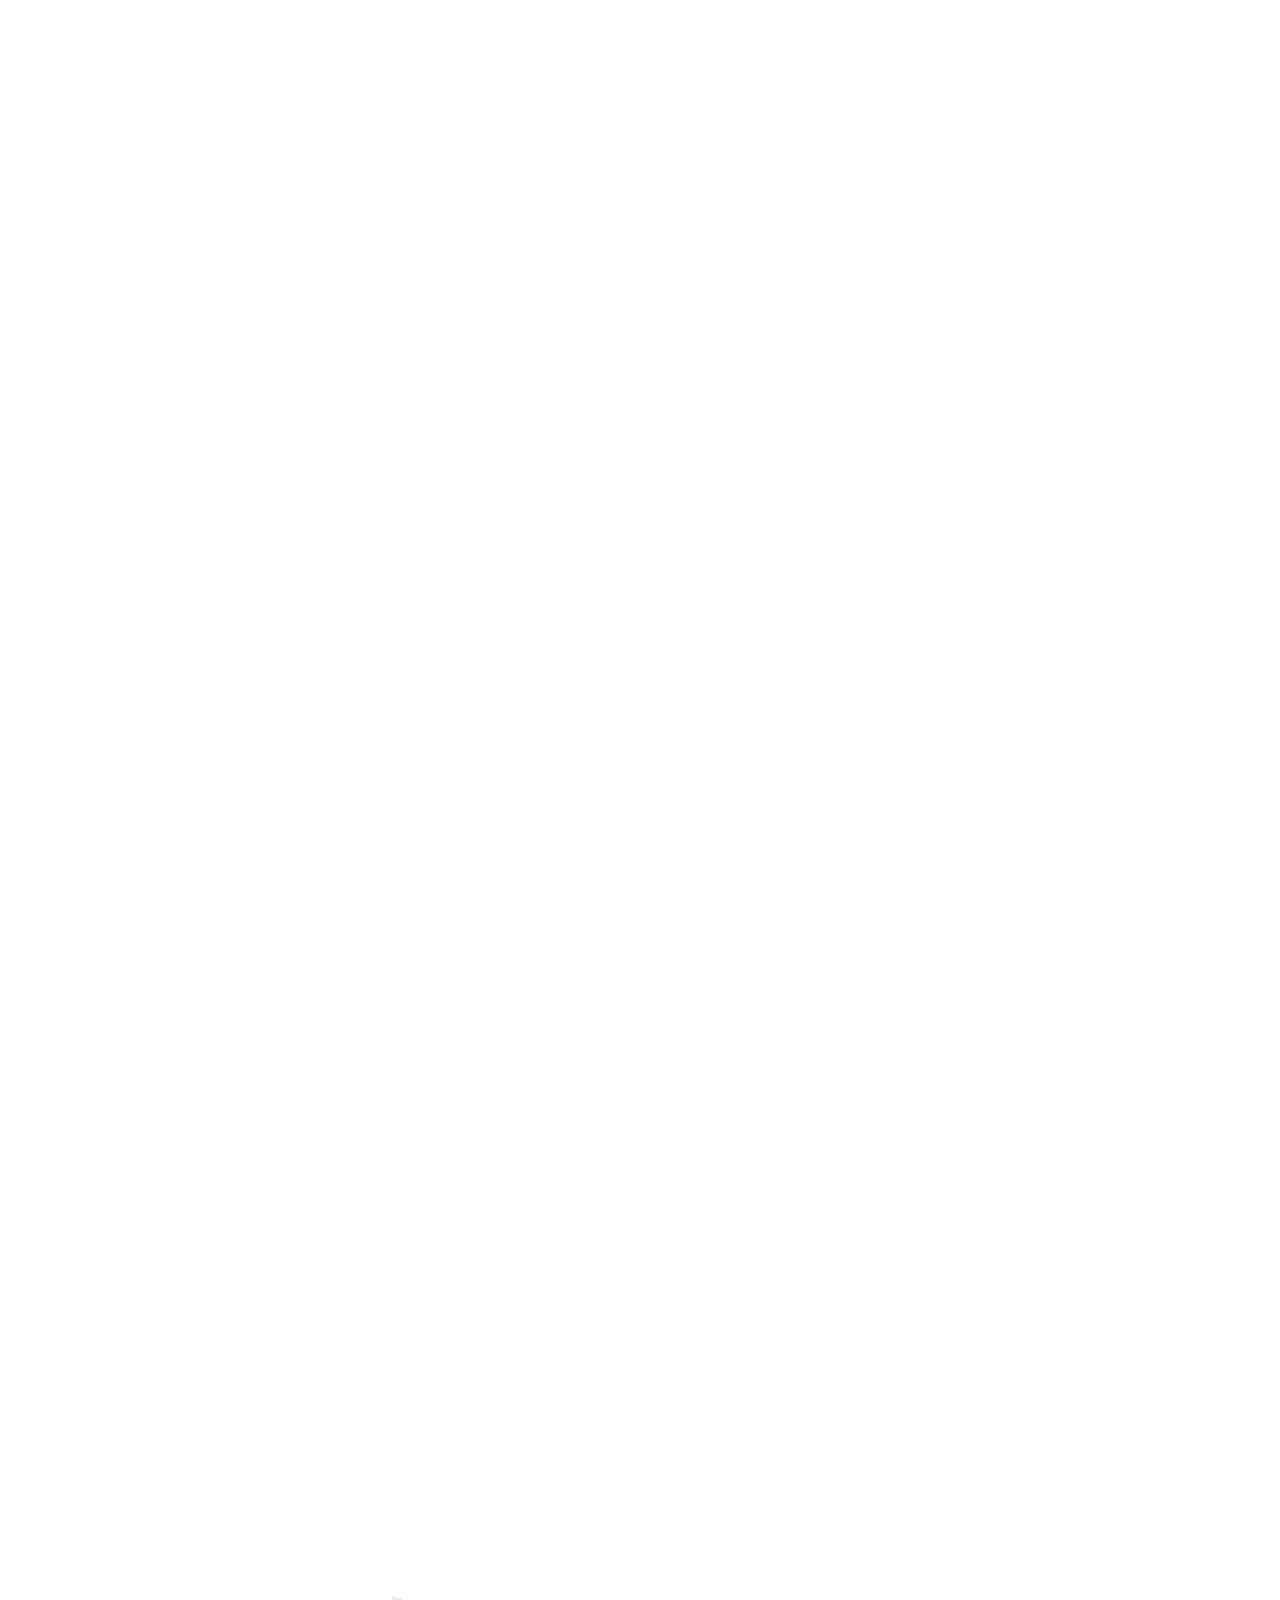
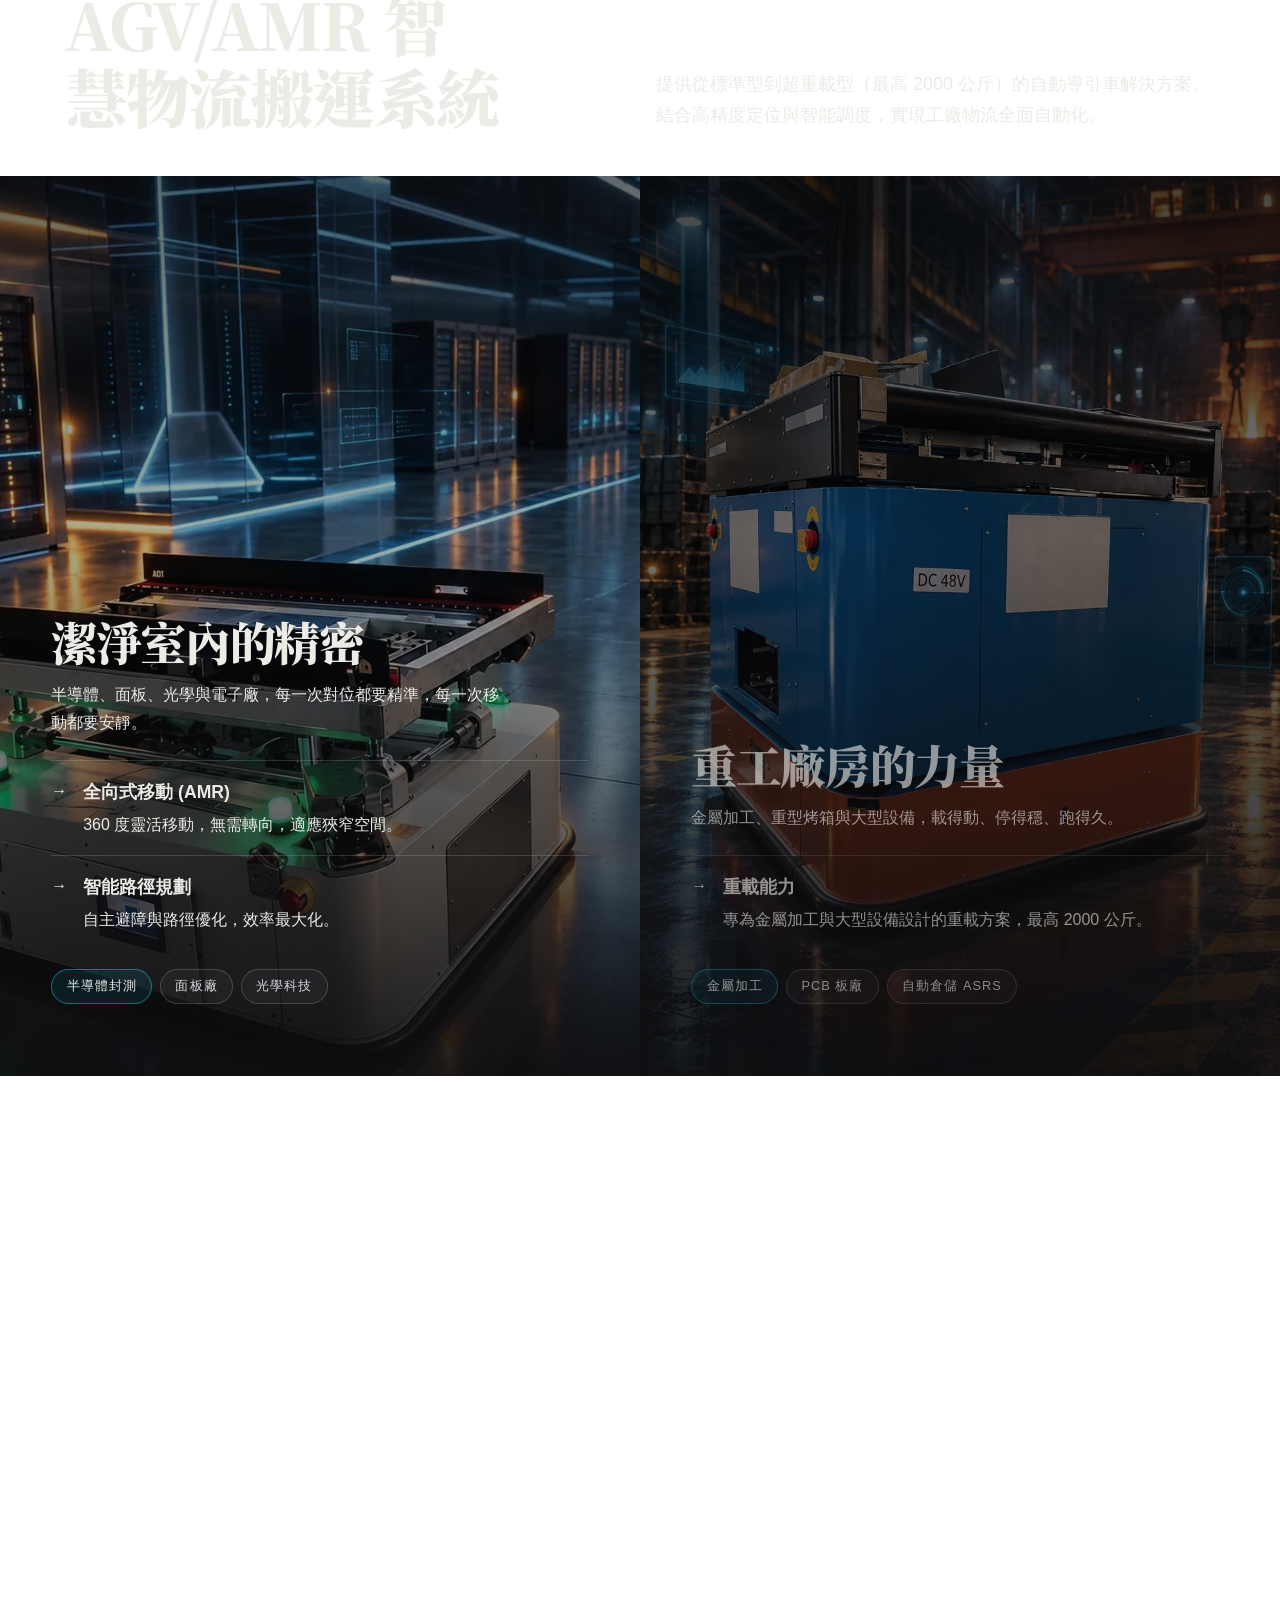
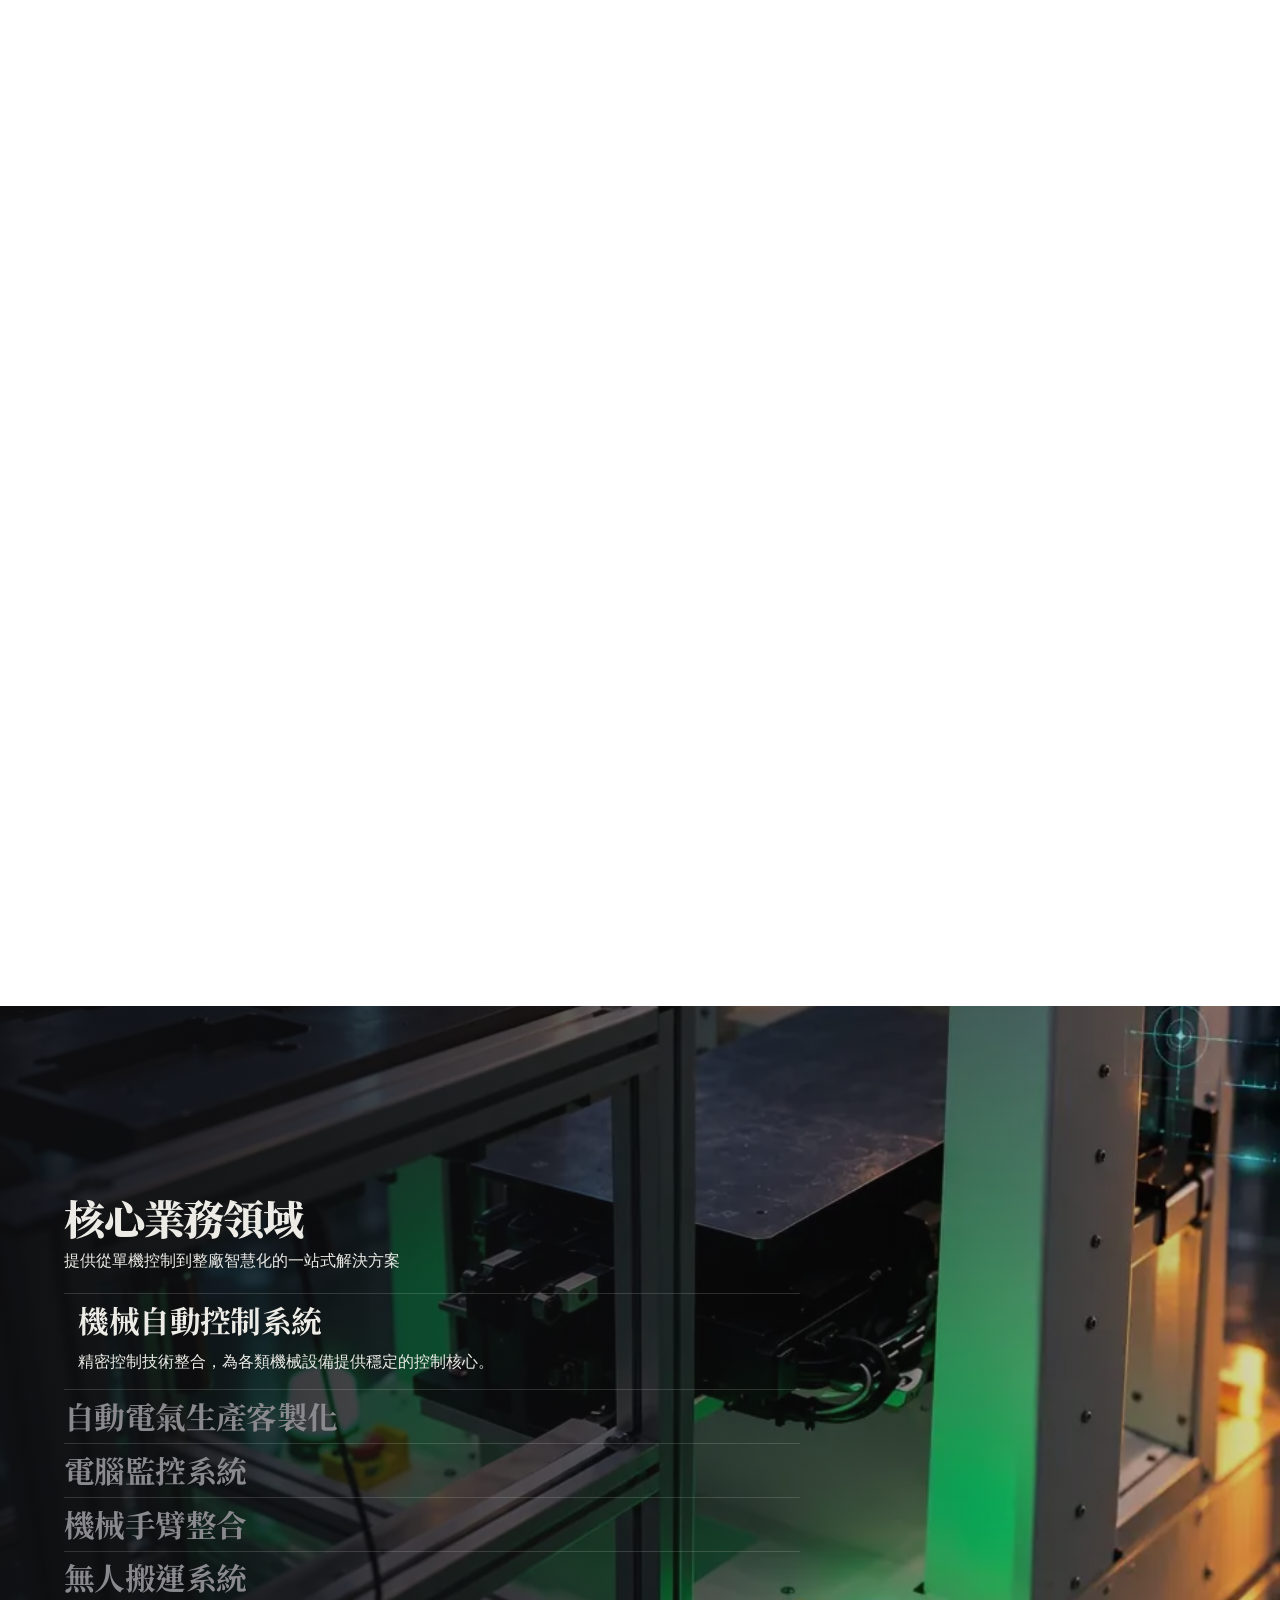
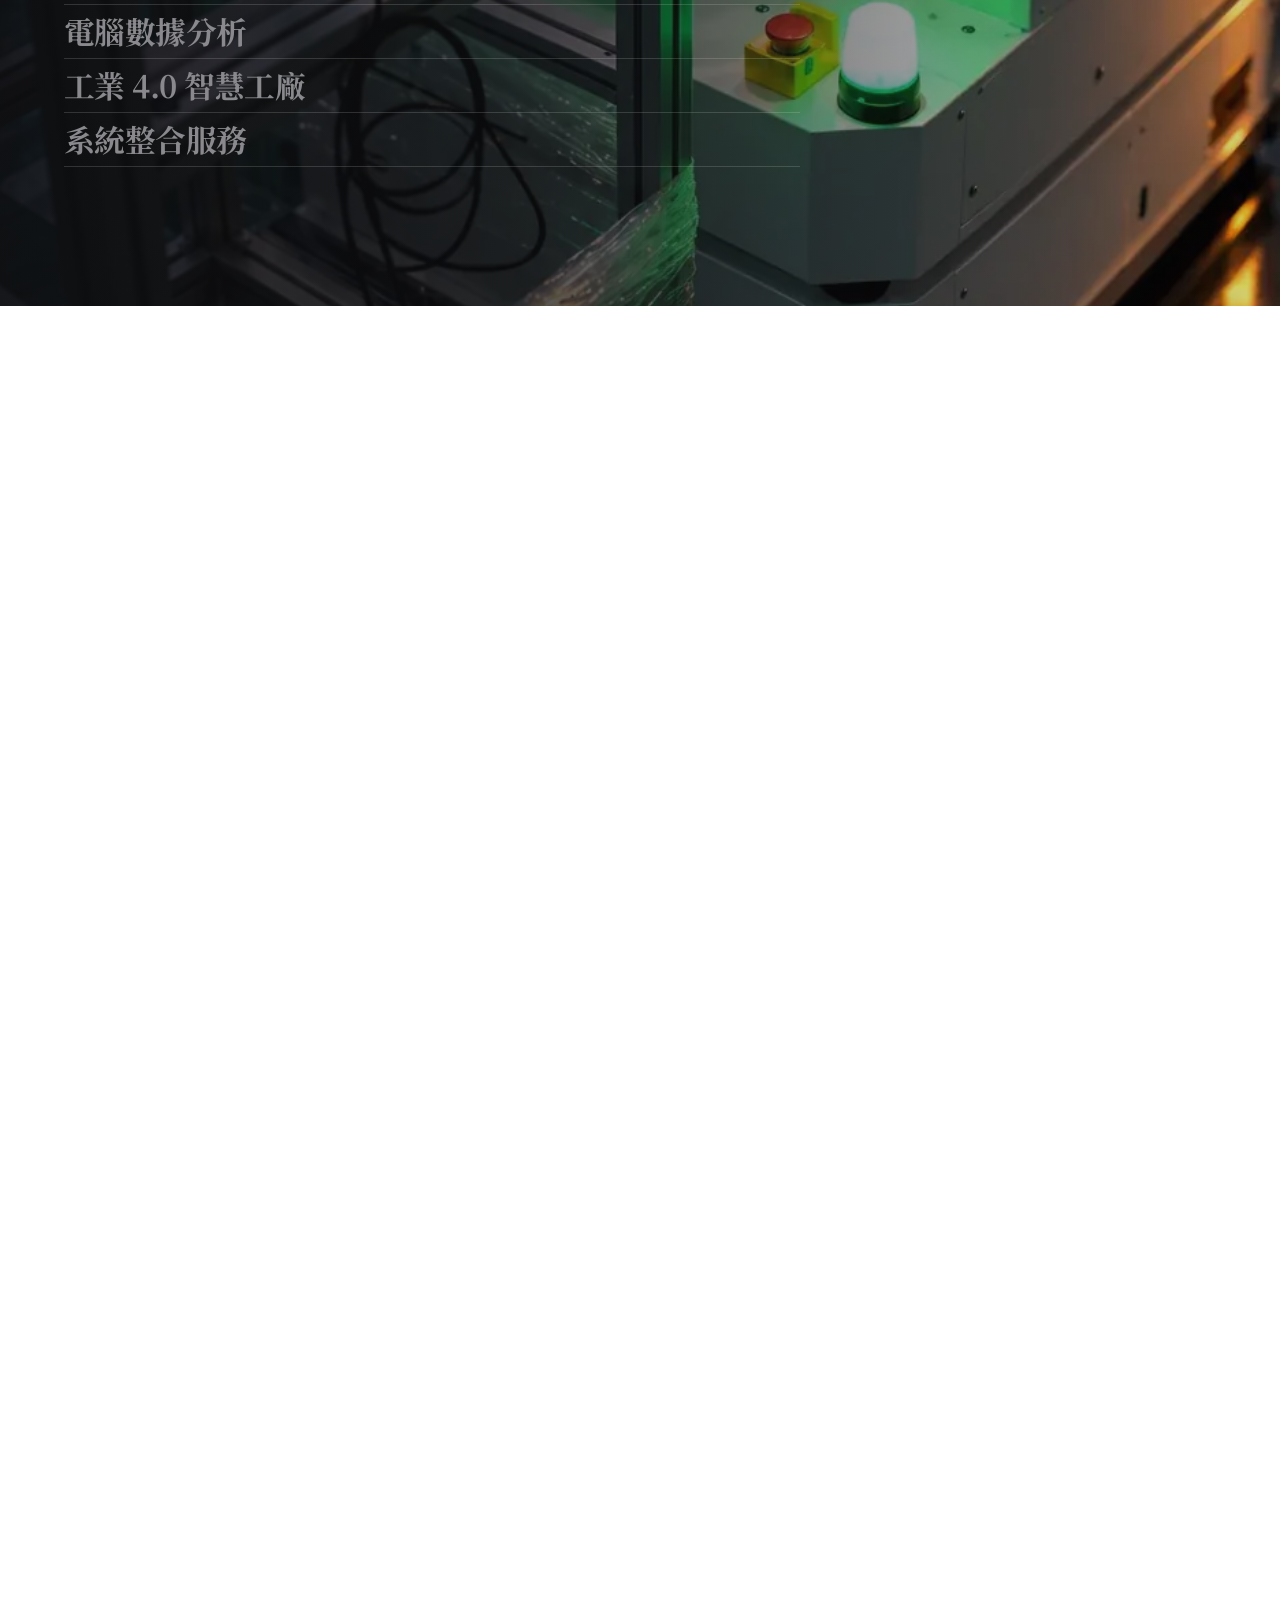
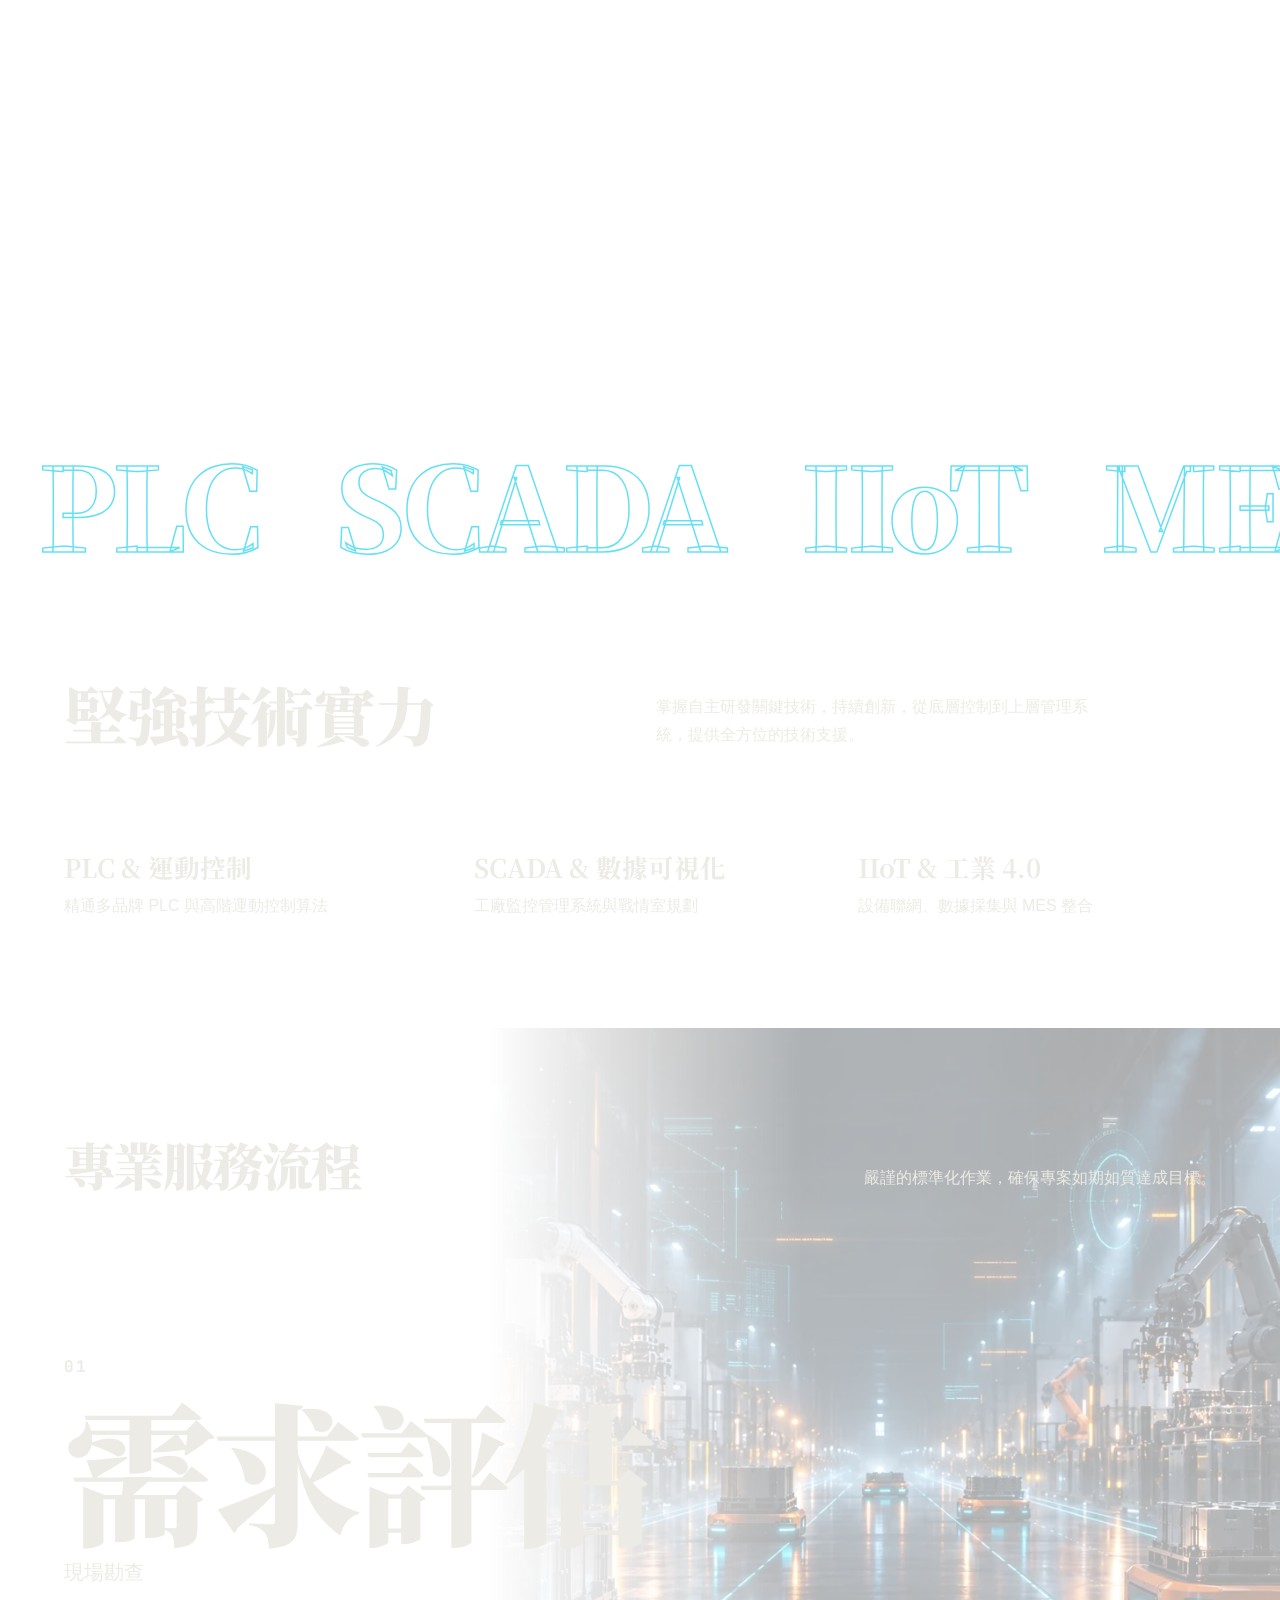
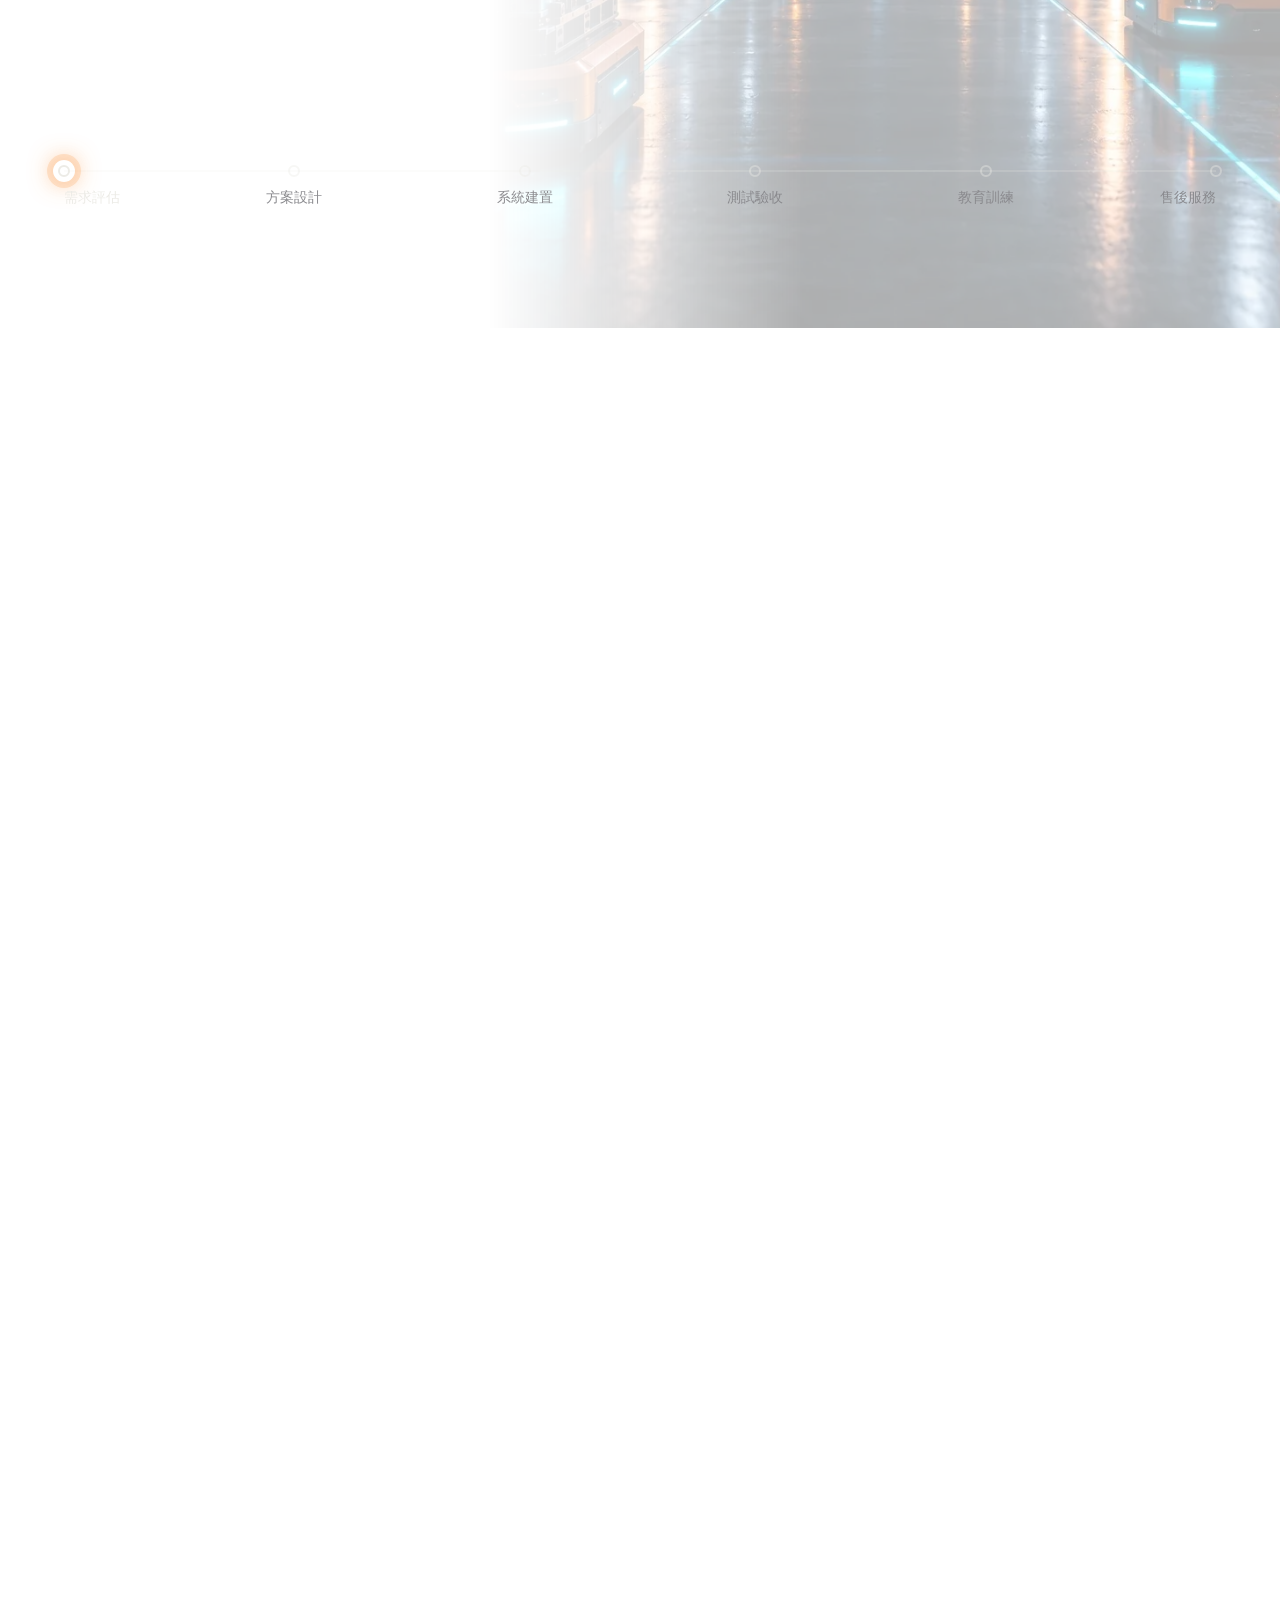
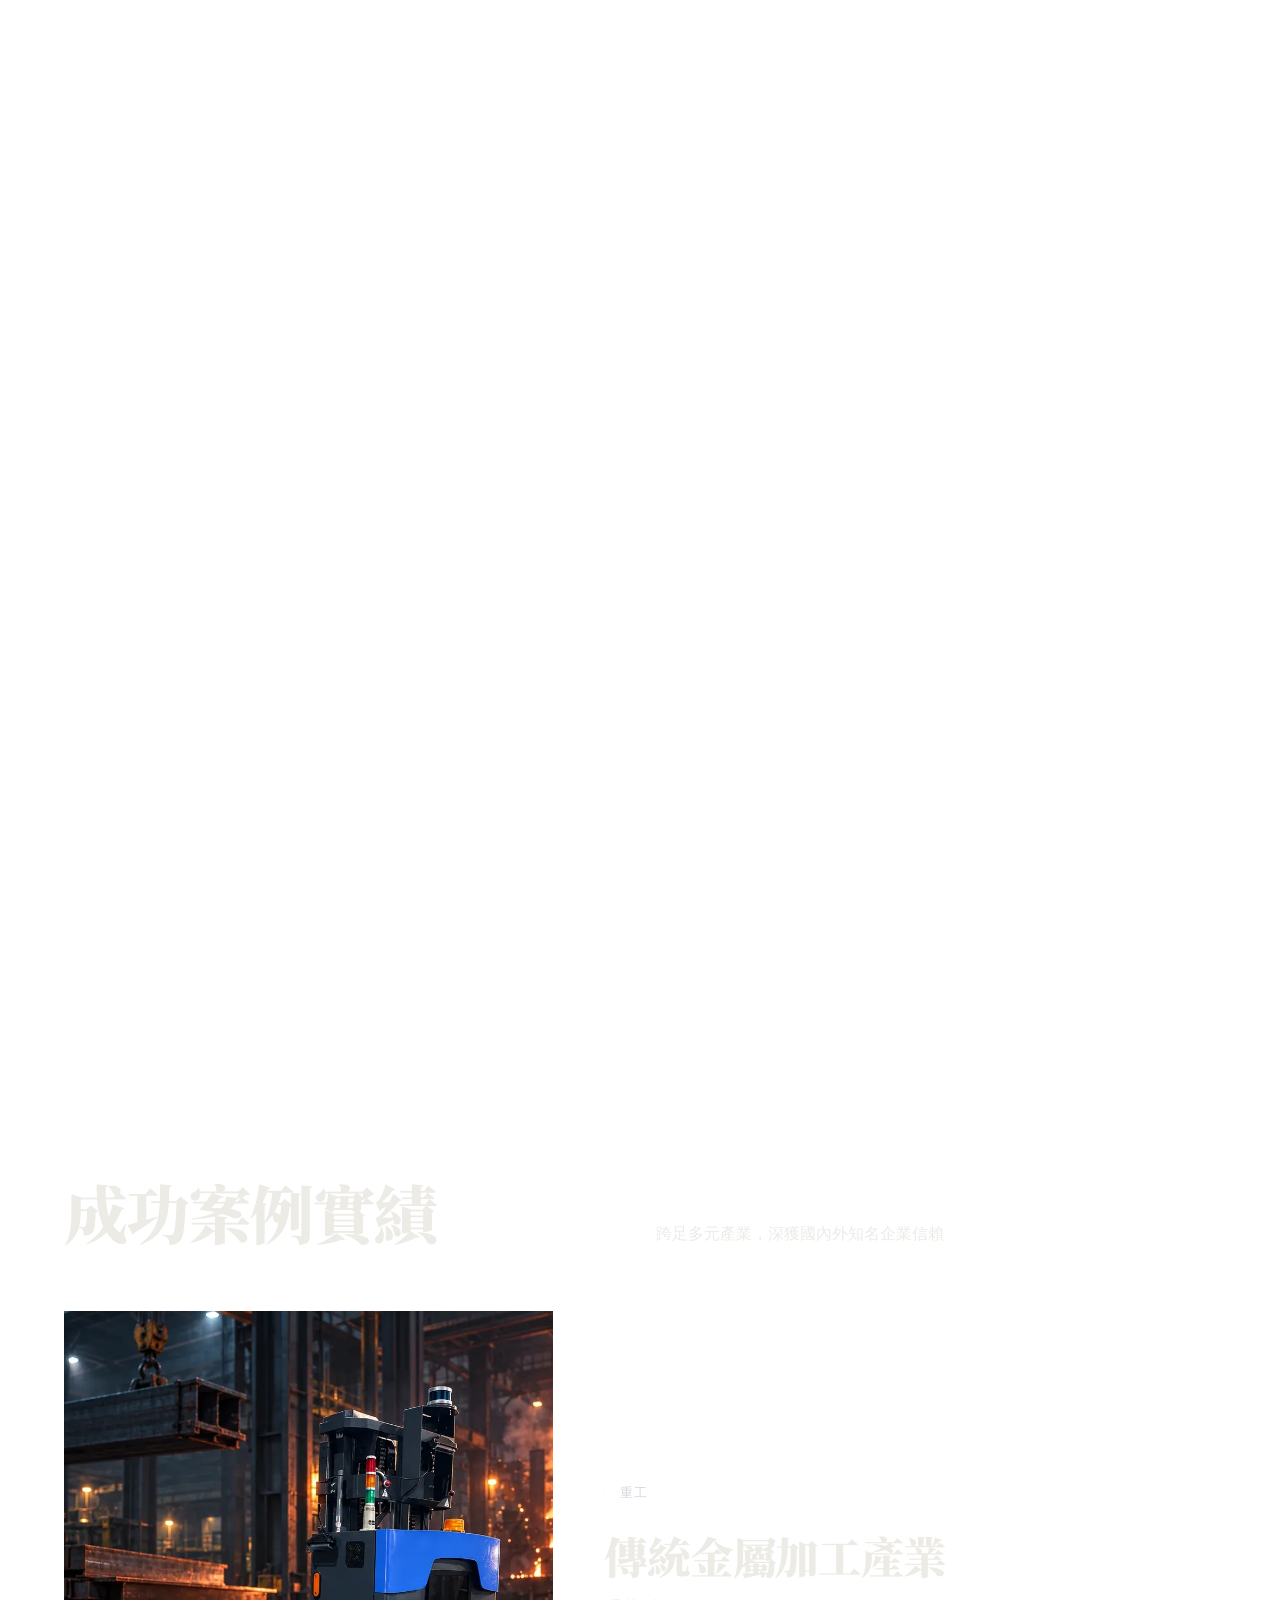
==== commit 4532b773: "健檢修正：拿掉客戶名稱、補 404 頁、縮短載入畫面、灰字對比 - 案例卡副標與替代文字拿掉客戶名稱（AGENTS.md 規定頁面不出現客戶名稱） - 新增 404.html：原本任何不存在的網址都回" ====
--- a/index.html
+++ b/index.html
@@ -25,6 +25,7 @@
     <meta name="twitter:title" content="擎添工業有限公司 Ching-Tech | 專業工業自動化解決方案">
     <meta name="twitter:description" content="自1984年創立，專精機械自動控制、AGV/AMR無人搬運與工業4.0智慧工廠解決方案。">
     <meta name="twitter:image" content="https://ching-tech.com/images/og-card.png">
+    <meta name="twitter:image:alt" content="擎添工業 ChingTech">
 
     <!-- Favicon -->
     <link rel="icon" type="image/svg+xml" href="images/CTLogo.svg">
@@ -55,17 +56,12 @@
         "telephone": "(02) 2903-2788",
         "faxNumber": "(02) 2903-9518",
         "email": "chieu@ms43.hinet.net",
-        "sameAs": ["https://ching-tech.com/"]
+        "sameAs": ["https://github.com/ching-tech", "https://ai.ching-tech.com/", "https://ching-tech.github.io/chingtech-case-hub/"]
     }
     </script>
 <script>document.documentElement.classList.add("js")</script>
 </head>
 <body>
-    <!-- Skip to content -->
-    <a href="#main-content" class="skip-link">跳至主要內容</a>
-
-    <!-- 導航欄 -->
-    <body>
 <a href="#main-content" class="skip-link">跳至主要內容</a>
 
 <div id="loader" aria-hidden="true">
@@ -304,13 +300,13 @@
 
     <article class="cf pt">
       <div class="cf-media">
-        <img src="images/cine/case8.webp" alt="日商機械手臂產業台灣安川智慧產線案例" loading="lazy" width="937" height="1679">
+        <img src="images/cine/case8.webp" alt="日商機械手臂產業智慧產線案例" loading="lazy" width="937" height="1679">
         <figure class="real"><img src="images/cases/case8-1.jpg" alt="載有協作手臂的 AGV 現場實拍" loading="lazy"><figcaption>現場實拍</figcaption></figure>
       </div>
       <div class="cf-body">
         <span class="chip accent">潔淨室</span>
         <h3>日商機械手臂產業</h3>
-        <p class="cf-what">台灣安川智慧產線</p>
+        <p class="cf-what">機械手臂智慧產線</p>
       </div>
     </article>
 
--- a/css/website.css
+++ b/css/website.css
@@ -2,6 +2,7 @@
 :root {
   --ink: #0e0e10;
   --bone: #ecebe6;
+  --faint-aa: #8a8a8e; /* 品牌 --text-faint 在深底只有 3.5–3.8:1，小字改用這個（bg/bg-soft/surface 上都 ≥4.5:1） */
   --f-cjk: -apple-system, BlinkMacSystemFont, "Segoe UI", Roboto, "Ubuntu", "Microsoft JhengHei", sans-serif;
   --f-serif: "Noto Serif TC", "Songti TC", serif;
   --f-mono: "JetBrains Mono", ui-monospace, monospace;
@@ -183,7 +184,7 @@
 .svc li:last-child { border-bottom: 1px solid rgba(236,235,230,.16); }
 .svc button { all: unset; box-sizing: border-box; display: block; width: 100%; cursor: pointer; padding: .35rem 0; }
 .svc button:focus-visible { outline: 2px solid var(--accent); outline-offset: 2px; }
-.svc h3 { font: 700 clamp(1.1rem, min(2.4vw, 3.5vh), 2.3rem)/1.2 var(--f-serif); letter-spacing: -.02em; color: var(--text-faint); transition: color .4s, transform .5s var(--ease); }
+.svc h3 { font: 700 clamp(1.1rem, min(2.4vw, 3.5vh), 2.3rem)/1.2 var(--f-serif); letter-spacing: -.02em; color: var(--faint-aa); transition: color .4s, transform .5s var(--ease); }
 .svc li.on h3 { color: var(--bone); transform: translateX(.9rem); }
 .svc li:hover h3 { color: var(--accent); }
 .svc p { color: var(--text-muted); max-height: 0; opacity: 0; overflow: hidden; transition: max-height .6s var(--ease), opacity .5s, margin .4s; font-size: .98rem; max-width: 36em; }
@@ -230,7 +231,7 @@
 .rail-nodes li { position: relative; width: 0; display: flex; justify-content: center; }
 .rail-nodes li::before { content: ""; position: absolute; top: 9px; width: 12px; height: 12px; border-radius: 50%; background: var(--bg-soft); border: 2px solid rgba(236,235,230,.4); transition: border-color .4s, background .4s; }
 .rail-nodes li.on::before, .rail-nodes li.past::before { border-color: var(--accent); background: var(--accent); }
-.rail-nodes b { position: absolute; top: 34px; white-space: nowrap; font: 500 .9rem/1 var(--f-cjk); color: var(--text-faint); transition: color .4s; }
+.rail-nodes b { position: absolute; top: 34px; white-space: nowrap; font: 500 .9rem/1 var(--f-cjk); color: var(--faint-aa); transition: color .4s; }
 .rail-nodes li.on b { color: var(--bone); }
 .rail-nodes li:first-child b { left: 0; transform: none; } .rail-nodes li:last-child b { right: 0; }
 .rail.static .rail-stage { height: auto; gap: 3rem; }
@@ -301,7 +302,7 @@
 .reach-row:hover { color: var(--accent); padding-left: 1rem; }
 .reach-row:hover .arr { transform: translateX(.6rem); }
 .meta { margin-top: clamp(1.4rem, 3vh, 2.2rem); display: grid; gap: .9rem; }
-.meta dt { font: 500 .8rem/1 var(--f-mono); letter-spacing: .1em; color: var(--text-faint); margin-bottom: .3rem; }
+.meta dt { font: 500 .8rem/1 var(--f-mono); letter-spacing: .1em; color: var(--faint-aa); margin-bottom: .3rem; }
 .meta dd { color: var(--text-muted); }
 .meta dd a { color: var(--accent); }
 .map { width: 100%; align-self: start; margin-top: clamp(0rem, 4vh, 3rem); max-width: 30rem; margin-left: auto; }
@@ -324,7 +325,7 @@
 @media (prefers-reduced-motion: reduce) {
   html.js .hero-kicker, html.js .hero-sub, html.js .hero-actions { opacity: 1; }
   html.js .ln > span { transform: none; }
-  .dot, .scroll-cue i { animation: none; }
+  .dot, .scroll-cue i, .marquee > div { animation: none; }
 }
 
 /* brand: 螢光筆底線、→ 列點、logo glow、pill */
@@ -333,7 +334,6 @@
 .pts li::before { content: "→"; position: absolute; left: 0; top: 1.05rem; color: var(--accent); font-weight: 700; }
 .nav-brand img { filter: brightness(1.1) drop-shadow(0 0 4px rgba(34,211,238,.7)); }
 .hero-kicker { width: fit-content; padding: .45rem 1rem; border: 1px solid rgba(251,146,60,.5); border-radius: 99px; background: rgba(14,14,16,.5); color: var(--bone); font-size: .82rem; }
-.ai-band h2 em { background: linear-gradient(transparent 84%, var(--accent-2) 84%, var(--accent-2) 94%, transparent 94%); }
 .chips { display: flex; flex-wrap: wrap; gap: .5rem; margin-top: 1.2rem; }
 .chip { padding: .35rem .9rem; border: 1px solid rgba(240,240,240,.18); background: rgba(240,240,240,.04); border-radius: 99px; font-size: .8rem; letter-spacing: .08em; color: var(--chip-text, #d5d7dc); }
 .chip.accent { border-color: rgba(34,211,238,.45); background: rgba(8,145,178,.12); color: var(--accent); }
